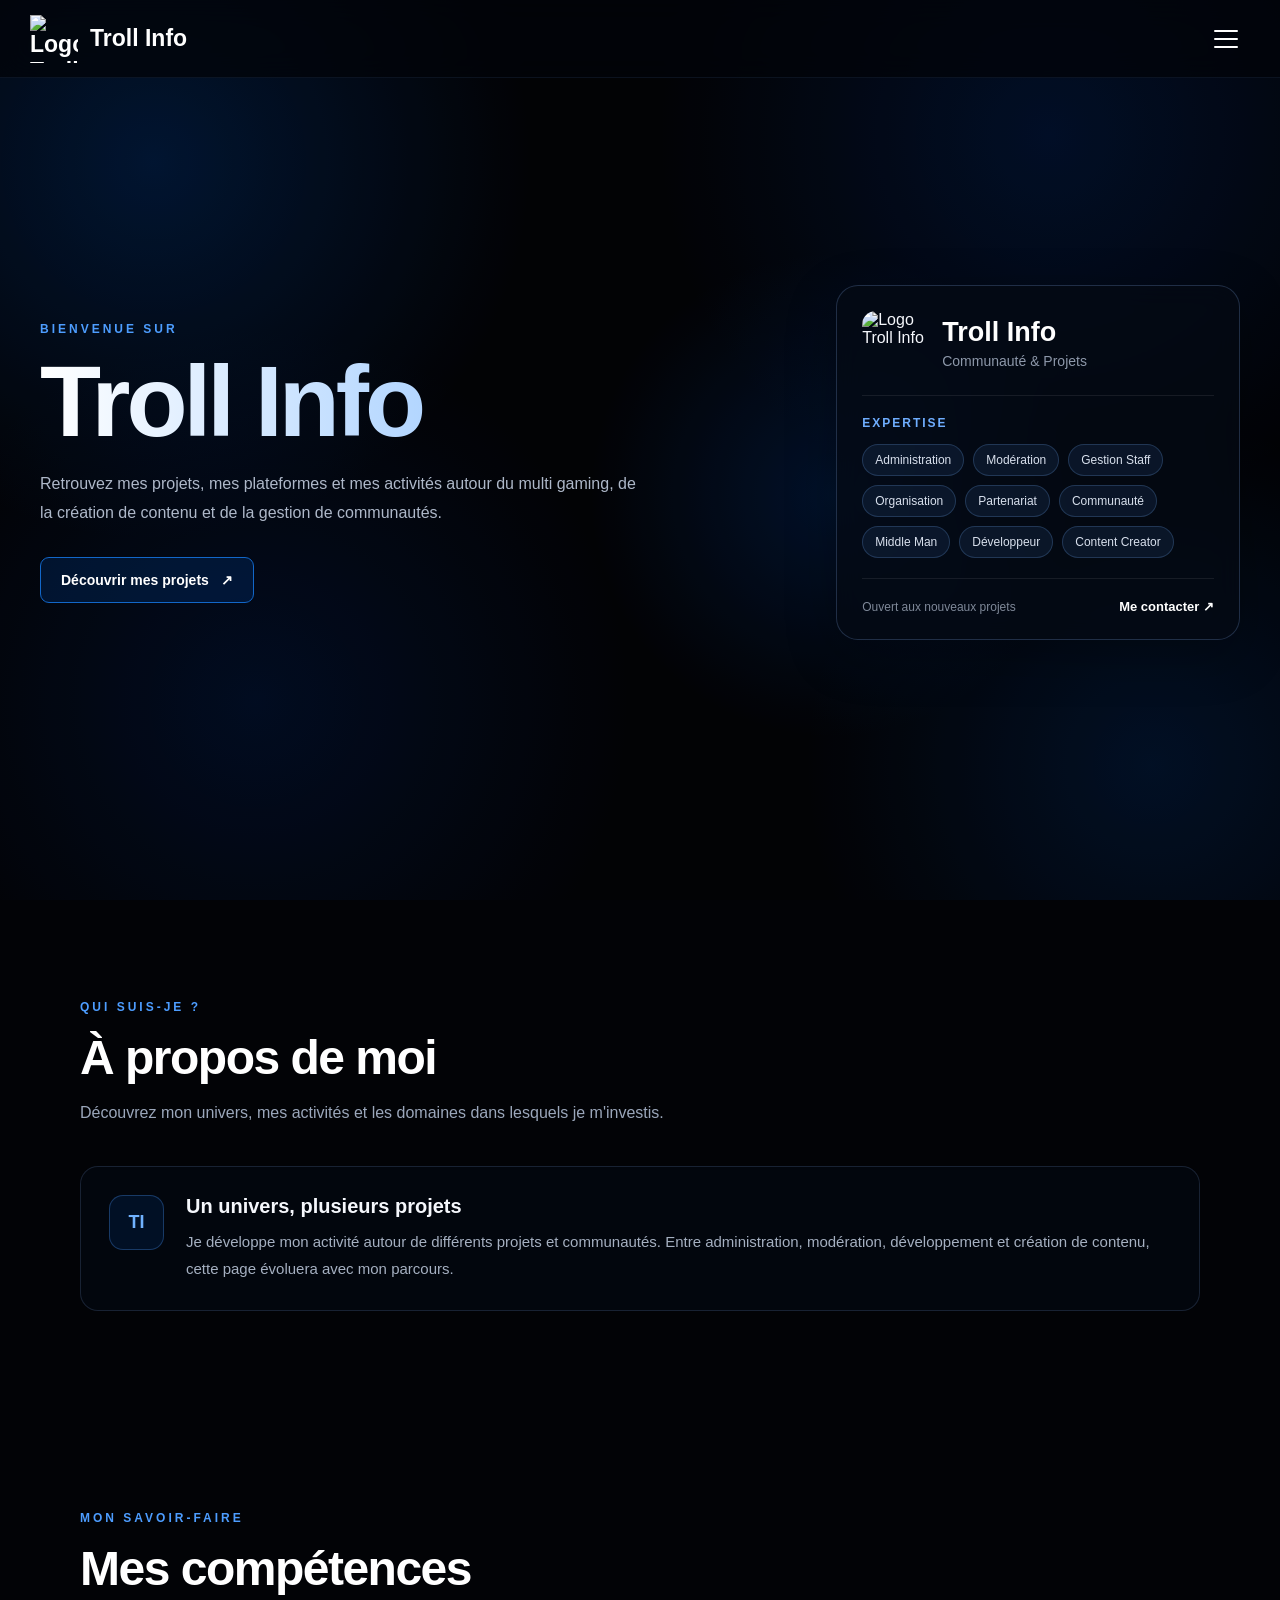
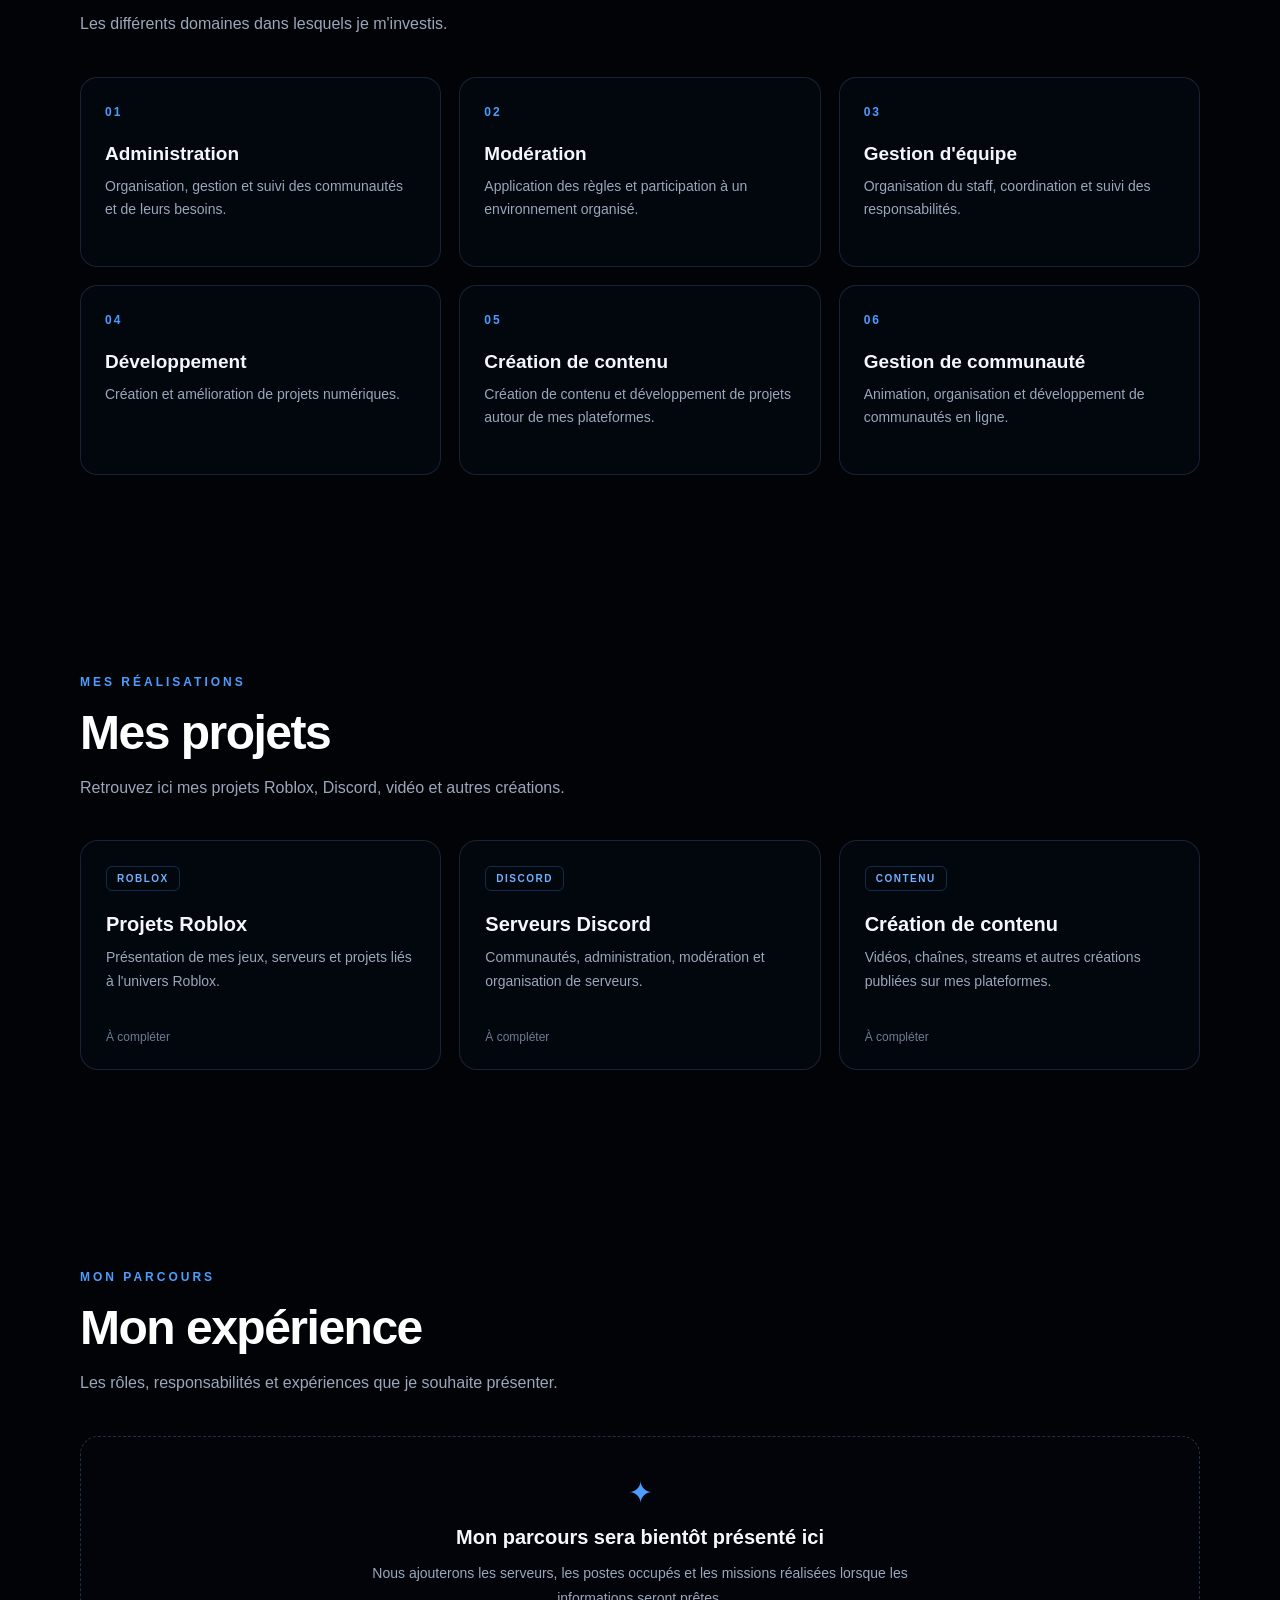
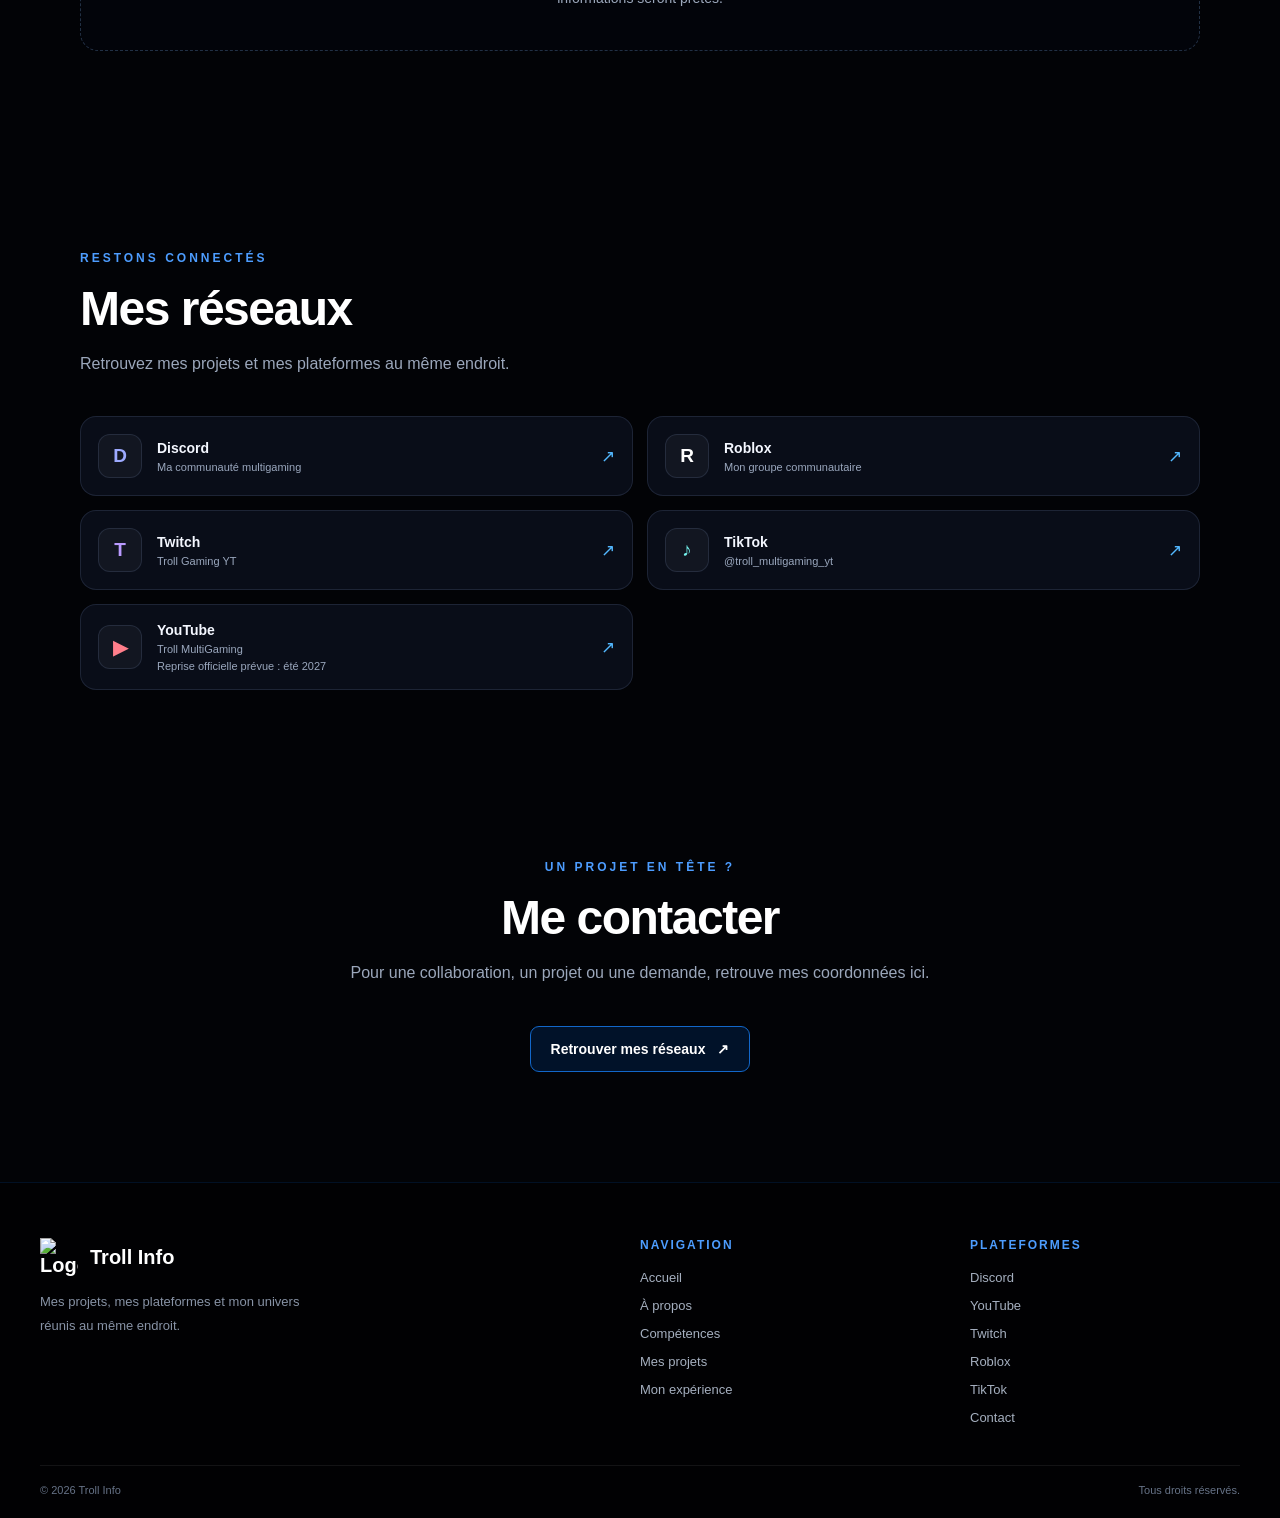
==== index.html @ aada9fbc "Add files via upload" ====
<!DOCTYPE html>
<html lang="fr">

<head>
    <meta charset="UTF-8">
    <meta name="viewport" content="width=device-width, initial-scale=1.0">
    <title>Troll Info </title>
    <link rel="stylesheet" href="troll info.css">
</head>

<body>

    <!-- EN-TÊTE -->
    <header class="header">
        <a class="brand" href="#accueil">
            <img src="logo.png" alt="Logo Troll Info">
            <span>Troll Info</span>
        </a>

        <button class="menu-button" aria-label="Ouvrir le menu" aria-expanded="false" aria-controls="navigation">
            <span></span>
            <span></span>
            <span></span>
        </button>

        <nav class="navigation" id="navigation">
            <a href="#accueil">Accueil</a>
            <a href="#apropos">À propos</a>
            <a href="#competences">Compétences</a>
            <a href="#projets">Mes projets</a>
            <a href="#experience">Mon expérience</a>
            <a href="#reseaux">Mes réseaux</a>
            <a href="#contact">Me contacter</a>
        </nav>
    </header>

    <main>

        <!-- ACCUEIL -->
        <section class="home section" id="accueil">
            <div class="home-layout">

                <div class="home-content">
                    <p class="eyebrow">BIENVENUE SUR</p>
                    <h1>Troll Info</h1>

                    <p class="home-text">
                        Retrouvez mes projets, mes plateformes et mes activités autour du multi gaming, de la création
                        de contenu et de la gestion de communautés.
                    </p>

                    <a class="primary-button" href="#projets">
                        Découvrir mes projets
                        <span>↗</span>
                    </a>
                </div>

                <!-- CARTE DE PROFIL -->
                <article class="profile-card">
                    <div class="profile-top">
                        <img src="logo.png" alt="Logo Troll Info">
                        <div>
                            <h2>Troll Info</h2>
                            <p>Communauté &amp; Projets</p>
                        </div>
                    </div>

                    <div class="separator"></div>

                    <div class="profile-section">
                        <h3>EXPERTISE</h3>
                        <div class="expertise-list">
                            <span>Administration</span>
                            <span>Modération</span>
                            <span>Gestion Staff</span>
                            <span>Organisation</span>
                            <span>Partenariat</span>
                            <span>Communauté</span>
                            <span>Middle Man</span>
                            <span>Développeur</span>
                            <span>Content Creator</span>
                        </div>
                    </div>

                    <div class="separator"></div>

                    <div class="profile-bottom">
                        <span>Ouvert aux nouveaux projets</span>
                        <a href="#contact">Me contacter ↗</a>
                    </div>
                </article>

            </div>
        </section>

        <!-- À PROPOS -->
        <section class="section content-section" id="apropos">
            <div class="section-heading">
                <p class="eyebrow">QUI SUIS-JE ?</p>
                <h2>À propos de moi</h2>
                <p>
                    Découvrez mon univers, mes activités et les domaines
                    dans lesquels je m'investis.
                </p>
            </div>

            <div class="about-card">
                <div class="about-icon">TI</div>
                <div>
                    <h3>Un univers, plusieurs projets</h3>
                    <p>
                        Je développe mon activité autour de différents projets
                        et communautés. Entre administration, modération,
                        développement et création de contenu, cette page
                        évoluera avec mon parcours.
                    </p>
                </div>
            </div>
        </section>

        <!-- COMPÉTENCES -->
        <section class="section content-section" id="competences">
            <div class="section-heading">
                <p class="eyebrow">MON SAVOIR-FAIRE</p>
                <h2>Mes compétences</h2>
                <p>Les différents domaines dans lesquels je m'investis.</p>
            </div>

            <div class="skills-grid">
                <article class="skill-card">
                    <span class="skill-number">01</span>
                    <h3>Administration</h3>
                    <p>Organisation, gestion et suivi des communautés et de leurs besoins.</p>
                </article>

                <article class="skill-card">
                    <span class="skill-number">02</span>
                    <h3>Modération</h3>
                    <p>Application des règles et participation à un environnement organisé.</p>
                </article>

                <article class="skill-card">
                    <span class="skill-number">03</span>
                    <h3>Gestion d'équipe</h3>
                    <p>Organisation du staff, coordination et suivi des responsabilités.</p>
                </article>

                <article class="skill-card">
                    <span class="skill-number">04</span>
                    <h3>Développement</h3>
                    <p>Création et amélioration de projets numériques.</p>
                </article>

                <article class="skill-card">
                    <span class="skill-number">05</span>
                    <h3>Création de contenu</h3>
                    <p>Création de contenu et développement de projets autour de mes plateformes.</p>
                </article>

                <article class="skill-card">
                    <span class="skill-number">06</span>
                    <h3>Gestion de communauté</h3>
                    <p>Animation, organisation et développement de communautés en ligne.</p>
                </article>
            </div>
        </section>

        <!-- PROJETS -->
        <section class="section content-section" id="projets">
            <div class="section-heading">
                <p class="eyebrow">MES RÉALISATIONS</p>
                <h2>Mes projets</h2>
                <p>Retrouvez ici mes projets Roblox, Discord, vidéo et autres créations.</p>
            </div>

            <div class="projects-grid">
                <article class="project-card">
                    <span class="project-tag">ROBLOX</span>
                    <h3>Projets Roblox</h3>
                    <p>Présentation de mes jeux, serveurs et projets liés à l'univers Roblox.</p>
                    <span class="project-status">À compléter</span>
                </article>

                <article class="project-card">
                    <span class="project-tag">DISCORD</span>
                    <h3>Serveurs Discord</h3>
                    <p>Communautés, administration, modération et organisation de serveurs.</p>
                    <span class="project-status">À compléter</span>
                </article>

                <article class="project-card">
                    <span class="project-tag">CONTENU</span>
                    <h3>Création de contenu</h3>
                    <p>Vidéos, chaînes, streams et autres créations publiées sur mes plateformes.</p>
                    <span class="project-status">À compléter</span>
                </article>
            </div>
        </section>

        <!-- EXPÉRIENCE -->
        <section class="section content-section" id="experience">
            <div class="section-heading">
                <p class="eyebrow">MON PARCOURS</p>
                <h2>Mon expérience</h2>
                <p>Les rôles, responsabilités et expériences que je souhaite présenter.</p>
            </div>

            <div class="empty-card">
                <span class="empty-icon">✦</span>
                <h3>Mon parcours sera bientôt présenté ici</h3>
                <p>
                    Nous ajouterons les serveurs, les postes occupés et les missions
                    réalisées lorsque les informations seront prêtes.
                </p>
            </div>
        </section>

        <!-- RÉSEAUX : UNE SEULE SECTION -->
        <section class="section content-section" id="reseaux">
            <div class="section-heading">
                <p class="eyebrow">RESTONS CONNECTÉS</p>
                <h2>Mes réseaux</h2>
                <p>Retrouvez mes projets et mes plateformes au même endroit.</p>
            </div>

            <div class="social-grid">

                <a class="social-card discord" href="https://discord.gg/zWqJgQaBWk" target="_blank"
                    rel="noopener noreferrer">
                    <span class="social-symbol social-icon">D</span>
                    <span class="social-info">
                        <strong>Discord</strong>
                        <small>Ma communauté multigaming</small>
                    </span>
                    <span class="social-arrow">↗</span>
                </a>

                <a class="social-card roblox" href="https://www.roblox.com/share/g/698338488" target="_blank"
                    rel="noopener noreferrer">
                    <span class="social-symbol social-icon">R</span>
                    <span class="social-info">
                        <strong>Roblox</strong>
                        <small>Mon groupe communautaire</small>
                    </span>
                    <span class="social-arrow">↗</span>
                </a>

                <a class="social-card twitch" href="https://www.twitch.tv/troll_gamingyt" target="_blank"
                    rel="noopener noreferrer">
                    <span class="social-symbol social-icon">T</span>
                    <span class="social-info">
                        <strong>Twitch</strong>
                        <small>Troll Gaming YT</small>
                    </span>
                    <span class="social-arrow">↗</span>
                </a>

                <a class="social-card tiktok" href="https://www.tiktok.com/@troll_multigaming_yt" target="_blank"
                    rel="noopener noreferrer">
                    <span class="social-symbol social-icon">♪</span>
                    <span class="social-info">
                        <strong>TikTok</strong>
                        <small>@troll_multigaming_yt</small>
                    </span>
                    <span class="social-arrow">↗</span>
                </a>

                <a class="social-card youtube" href="https://www.youtube.com/@Troll_MultiGaming" target="_blank"
                    rel="noopener noreferrer">
                    <span class="social-symbol social-icon">▶</span>
                    <span class="social-info">
                        <strong>YouTube</strong>
                        <small>Troll MultiGaming</small>
                        <small>Reprise officielle prévue : été 2027</small>
                    </span>
                    <span class="social-arrow">↗</span>
                </a>

            </div>
        </section>

        <!-- CONTACT -->
        <section class="section content-section contact-section" id="contact">
            <div class="section-heading">
                <p class="eyebrow">UN PROJET EN TÊTE ?</p>
                <h2>Me contacter</h2>
                <p>
                    Pour une collaboration, un projet ou une demande,
                    retrouve mes coordonnées ici.
                </p>
            </div>

            <a class="primary-button" href="#reseaux">
                Retrouver mes réseaux
                <span>↗</span>
            </a>
        </section>

    </main>

    <!-- PIED DE PAGE -->
    <footer class="footer">
        <div class="footer-content">

            <div class="footer-brand">
                <a href="#accueil" class="footer-logo">
                    <img src="logo.png" alt="Logo Troll Info">
                    <span>Troll Info</span>
                </a>

                <p>
                    Mes projets, mes plateformes et mon univers<br>
                    réunis au même endroit.
                </p>

            </div>

            <div class="footer-column">
                <h3>NAVIGATION</h3>
                <a href="#accueil">Accueil</a>
                <a href="#apropos">À propos</a>
                <a href="#competences">Compétences</a>
                <a href="#projets">Mes projets</a>
                <a href="#experience">Mon expérience</a>
            </div>

            <div class="footer-column">
                <h3>PLATEFORMES</h3>
                <a href="https://discord.gg/zWqJgQaBWk" target="_blank" rel="noopener noreferrer">Discord</a>
                <a href="https://www.youtube.com/@Troll_MultiGaming" target="_blank"
                    rel="noopener noreferrer">YouTube</a>
                <a href="https://www.twitch.tv/troll_gamingyt" target="_blank" rel="noopener noreferrer">Twitch</a>
                <a href="https://www.roblox.com/share/g/698338488" target="_blank" rel="noopener noreferrer">Roblox</a>
                <a href="https://www.tiktok.com/@troll_multigaming_yt" target="_blank"
                    rel="noopener noreferrer">TikTok</a>
                <a href="#contact">Contact</a>
            </div>

        </div>

        <div class="footer-bottom">
            <span>© 2026 Troll Info</span>
            <span>Tous droits réservés.</span>
        </div>
    </footer>

    <!-- MENU HAMBURGER -->
    <script>
        const menuButton = document.querySelector(".menu-button");
        const navigation = document.querySelector(".navigation");

        menuButton.addEventListener("click", () => {
            const isOpen = navigation.classList.toggle("is-open");
            menuButton.setAttribute("aria-expanded", isOpen);
        });

        navigation.querySelectorAll("a").forEach((link) => {
            link.addEventListener("click", () => {
                navigation.classList.remove("is-open");
                menuButton.setAttribute("aria-expanded", "false");
            });
        });
    </script>

</body>

</html>
---- troll info.css ----
/* =========================
   BASE
========================= */

* {
    margin: 0;
    padding: 0;
    box-sizing: border-box;
}

html {
    scroll-behavior: smooth;
    scroll-padding-top: 100px;
}

html,
body {
    width: 100%;
    min-height: 100%;
}

body {
    min-height: 100vh;
    display: flex;
    flex-direction: column;

    background: #020306;
    color: #f5f7fc;

    font-family: Arial, Helvetica, sans-serif;
    overflow-x: hidden;
}

main {
    flex: 1;
    position: relative;
}


/* =========================
   FOND NOIR ET BLEU
========================= */

body::before {
    content: "";
    position: fixed;
    inset: 0;
    pointer-events: none;

    background:
        radial-gradient(
            circle at 12% 18%,
            rgba(0, 55, 130, 0.42),
            transparent 28%
        ),
        radial-gradient(
            circle at 82% 15%,
            rgba(0, 40, 110, 0.38),
            transparent 30%
        ),
        radial-gradient(
            circle at 65% 55%,
            rgba(0, 60, 150, 0.30),
            transparent 25%
        ),
        radial-gradient(
            circle at 20% 78%,
            rgba(0, 35, 100, 0.35),
            transparent 30%
        ),
        radial-gradient(
            circle at 90% 85%,
            rgba(0, 55, 130, 0.30),
            transparent 25%
        ),
        #020306;

    z-index: -2;
}

body::after {
    content: "";
    position: fixed;
    inset: 0;
    pointer-events: none;

    background: rgba(0, 0, 0, 0.16);
    z-index: -1;
}


/* =========================
   EN-TÊTE
========================= */

.header {
    position: fixed;
    top: 0;
    left: 0;
    width: 100%;

    min-height: 78px;
    padding: 10px 30px;

    display: flex;
    align-items: center;
    justify-content: space-between;

    background: rgba(2, 4, 10, 0.76);
    border-bottom: 1px solid rgba(100, 150, 220, 0.10);
    backdrop-filter: blur(14px);

    z-index: 100;
}

.brand,
.footer-logo {
    display: inline-flex;
    align-items: center;
    gap: 12px;

    color: white;
    text-decoration: none;
    font-weight: 700;
}

.brand {
    font-size: 23px;
}

.brand img {
    width: 48px;
    height: 48px;
    object-fit: contain;
}


/* =========================
   BOUTON TROIS BARRES
========================= */

.menu-button {
    width: 48px;
    height: 48px;

    display: flex;
    flex-direction: column;
    align-items: center;
    justify-content: center;
    gap: 6px;

    background: transparent;
    border: 1px solid transparent;
    border-radius: 12px;

    cursor: pointer;
    transition: background 0.25s ease, border-color 0.25s ease;
}

.menu-button span {
    width: 24px;
    height: 2px;

    display: block;
    border-radius: 5px;

    background: white;
    transition: background 0.25s ease, transform 0.25s ease;
}

.menu-button:hover,
.menu-button[aria-expanded="true"] {
    background: rgba(0, 110, 255, 0.12);
    border-color: rgba(0, 119, 255, 0.4);
}

.menu-button:hover span {
    background: #4d9dff;
}


/* =========================
   MENU DE NAVIGATION
========================= */

.navigation {
    position: absolute;
    top: calc(100% + 10px);
    right: 30px;

    width: min(280px, calc(100vw - 40px));
    padding: 12px;

    display: flex;
    flex-direction: column;
    gap: 5px;

    background: rgba(5, 10, 22, 0.97);
    border: 1px solid rgba(100, 150, 220, 0.23);
    border-radius: 16px;

    box-shadow: 0 18px 50px rgba(0, 0, 0, 0.4);
    backdrop-filter: blur(18px);

    opacity: 0;
    visibility: hidden;
    transform: translateY(-8px);

    transition:
        opacity 0.2s ease,
        transform 0.2s ease,
        visibility 0.2s ease;
}

.navigation.is-open {
    opacity: 1;
    visibility: visible;
    transform: translateY(0);
}

.navigation a {
    padding: 12px 14px;

    color: #c5cede;
    text-decoration: none;
    font-size: 14px;
    font-weight: 600;

    border: 1px solid transparent;
    border-radius: 9px;

    transition:
        color 0.2s ease,
        background 0.2s ease,
        border-color 0.2s ease;
}

.navigation a:hover {
    color: white;
    background: rgba(0, 105, 255, 0.14);
    border-color: rgba(0, 119, 255, 0.28);
}


/* =========================
   ÉLÉMENTS COMMUNS
========================= */

.section {
    width: 100%;
}

.eyebrow {
    margin-bottom: 16px;

    color: #4d9dff;
    font-size: 12px;
    font-weight: 800;
    letter-spacing: 3px;
}

.section-heading {
    max-width: 760px;
    margin-bottom: 38px;
}

.section-heading h2 {
    margin-bottom: 14px;

    color: white;
    font-size: clamp(32px, 5vw, 48px);
    font-weight: 800;
    letter-spacing: -1.5px;
}

.section-heading > p:last-child {
    color: #9ba7bb;
    font-size: 16px;
    line-height: 1.8;
}


/* =========================
   ACCUEIL
========================= */

.home {
    min-height: 100vh;
    padding: 125px 40px 100px;

    display: flex;
    align-items: center;
    justify-content: center;
}

.home-layout {
    width: 100%;
    max-width: 1200px;
    margin: 0 auto;

    display: grid;
    grid-template-columns: minmax(0, 1.4fr) minmax(330px, 0.8fr);
    align-items: center;
    gap: clamp(40px, 7vw, 100px);
}

.home-content {
    max-width: 720px;
}

.home-content h1 {
    margin-bottom: 20px;

    font-size: clamp(60px, 8vw, 100px);
    font-weight: 900;
    line-height: 0.98;
    letter-spacing: -4px;

    background: linear-gradient(90deg, #ffffff, #72b3ff);
    -webkit-background-clip: text;
    background-clip: text;
    -webkit-text-fill-color: transparent;
}

.home-text {
    max-width: 600px;
    margin-bottom: 30px;

    color: #aeb8c9;
    font-size: 16px;
    line-height: 1.8;
}


/* Boutons */

.primary-button {
    min-height: 46px;
    width: fit-content;
    padding: 13px 20px;

    display: inline-flex;
    align-items: center;
    justify-content: center;
    gap: 12px;

    border: 1px solid #1267c9;
    border-radius: 9px;

    background: rgba(0, 70, 160, 0.23);
    color: white;

    text-decoration: none;
    font-size: 14px;
    font-weight: 700;

    transition:
        background 0.25s ease,
        border-color 0.25s ease,
        transform 0.25s ease,
        box-shadow 0.25s ease;
}

.primary-button:hover {
    background: #006ee6;
    border-color: #1683ff;
    transform: translateY(-3px);
    box-shadow: 0 8px 28px rgba(0, 90, 200, 0.28);
}


/* =========================
   CARTE DE PROFIL
========================= */

.profile-card {
    width: 100%;
    max-width: 430px;
    justify-self: end;

    padding: 25px;

    border: 1px solid rgba(120, 160, 220, 0.25);
    border-radius: 22px;

    background: rgba(5, 10, 20, 0.72);
    backdrop-filter: blur(12px);

    box-shadow: 0 15px 50px rgba(0, 0, 0, 0.25);
}

.profile-top {
    display: flex;
    align-items: center;
    gap: 16px;
}

.profile-top img {
    width: 64px;
    height: 64px;
    object-fit: contain;
    border-radius: 14px;
}

.profile-top h2 {
    margin-bottom: 5px;
    color: white;
    font-size: 27px;
    font-weight: 800;
}

.profile-top p {
    color: #8d98aa;
    font-size: 14px;
}

.separator {
    width: 100%;
    height: 1px;
    margin: 20px 0;
    background: rgba(255, 255, 255, 0.08);
}

.profile-section h3 {
    margin-bottom: 14px;

    color: #6faeff;
    font-size: 12px;
    letter-spacing: 2px;
}

.expertise-list {
    display: flex;
    flex-wrap: wrap;
    gap: 9px;
}

.expertise-list span {
    padding: 8px 12px;

    border: 1px solid rgba(100, 150, 220, 0.25);
    border-radius: 50px;

    background: rgba(20, 40, 70, 0.45);
    color: #d8e0ed;

    font-size: 12px;

    transition:
        border-color 0.2s ease,
        background 0.2s ease,
        transform 0.2s ease;
}

.expertise-list span:hover {
    border-color: #0077ff;
    background: rgba(0, 100, 220, 0.2);
    transform: translateY(-2px);
}

.profile-bottom {
    display: flex;
    align-items: center;
    justify-content: space-between;
    flex-wrap: wrap;
    gap: 12px;
}

.profile-bottom span {
    color: #7f8999;
    font-size: 12px;
}

.profile-bottom a {
    color: white;
    text-decoration: none;
    font-size: 13px;
    font-weight: 700;
    white-space: nowrap;
    transition: color 0.2s ease;
}

.profile-bottom a:hover {
    color: #4d9dff;
}


/* =========================
   SECTIONS DE CONTENU
========================= */

.content-section {
    max-width: 1200px;
    margin: 0 auto;
    padding: 100px 40px;
}


/* À propos */

.about-card {
    display: flex;
    align-items: flex-start;
    gap: 22px;

    padding: 28px;

    border: 1px solid rgba(120, 160, 220, 0.18);
    border-radius: 18px;

    background: rgba(5, 10, 20, 0.55);
}

.about-icon {
    width: 55px;
    height: 55px;
    flex: 0 0 55px;

    display: grid;
    place-items: center;

    border: 1px solid rgba(77, 157, 255, 0.3);
    border-radius: 14px;

    background: rgba(0, 90, 200, 0.13);
    color: #70b2ff;

    font-weight: 900;
    font-size: 18px;
}

.about-card h3 {
    margin-bottom: 10px;
    font-size: 20px;
}

.about-card p {
    color: #a5b0c1;
    font-size: 15px;
    line-height: 1.8;
}


/* =========================
   COMPÉTENCES
========================= */

.skills-grid {
    display: grid;
    grid-template-columns: repeat(3, minmax(0, 1fr));
    gap: 18px;
}

.skill-card {
    min-height: 190px;
    padding: 24px;

    border: 1px solid rgba(120, 160, 220, 0.19);
    border-radius: 17px;

    background: rgba(5, 10, 20, 0.58);

    transition:
        transform 0.25s ease,
        border-color 0.25s ease,
        background 0.25s ease;
}

.skill-card:hover {
    transform: translateY(-5px);
    border-color: rgba(77, 157, 255, 0.55);
    background: rgba(7, 19, 39, 0.88);
}

.skill-number {
    display: inline-block;
    margin-bottom: 24px;

    color: #4d9dff;
    font-size: 12px;
    font-weight: 800;
    letter-spacing: 2px;
}

.skill-card h3 {
    margin-bottom: 10px;
    font-size: 19px;
}

.skill-card p {
    color: #9ba7bb;
    font-size: 14px;
    line-height: 1.7;
}


/* =========================
   PROJETS
========================= */

.projects-grid {
    display: grid;
    grid-template-columns: repeat(3, minmax(0, 1fr));
    gap: 18px;
}

.project-card {
    min-height: 230px;
    padding: 25px;

    display: flex;
    flex-direction: column;
    align-items: flex-start;

    border: 1px solid rgba(120, 160, 220, 0.19);
    border-radius: 18px;

    background: rgba(5, 10, 20, 0.58);

    transition:
        transform 0.25s ease,
        border-color 0.25s ease;
}

.project-card:hover {
    transform: translateY(-4px);
    border-color: rgba(77, 157, 255, 0.5);
}

.project-tag {
    margin-bottom: 22px;
    padding: 6px 10px;

    border: 1px solid rgba(77, 157, 255, 0.25);
    border-radius: 6px;

    color: #70b2ff;
    font-size: 10px;
    font-weight: 800;
    letter-spacing: 1.5px;
}

.project-card h3 {
    margin-bottom: 10px;
    font-size: 20px;
}

.project-card p {
    margin-bottom: 22px;

    color: #9ba7bb;
    font-size: 14px;
    line-height: 1.7;
}

.project-status {
    margin-top: auto;
    color: #6e7d94;
    font-size: 12px;
}


/* =========================
   EXPÉRIENCE
========================= */

.empty-card {
    padding: 38px 28px;

    text-align: center;

    border: 1px dashed rgba(120, 160, 220, 0.28);
    border-radius: 18px;

    background: rgba(5, 10, 20, 0.38);
}

.empty-icon {
    display: inline-block;
    margin-bottom: 16px;
    color: #4d9dff;
    font-size: 30px;
}

.empty-card h3 {
    margin-bottom: 12px;
    font-size: 20px;
}

.empty-card p {
    max-width: 600px;
    margin: 0 auto;

    color: #9ba7bb;
    font-size: 14px;
    line-height: 1.8;
}


/* =========================
   RÉSEAUX
========================= */

.social-grid {
    display: grid;
    grid-template-columns: repeat(2, minmax(0, 1fr));
    gap: 14px;
}

.social-card {
    min-width: 0;
    padding: 18px;

    display: flex;
    align-items: center;
    gap: 15px;

    border: 1px solid rgba(120, 160, 220, 0.19);
    border-radius: 14px;

    background: rgba(5, 10, 20, 0.58);
    color: white;
    text-decoration: none;

    transition:
        transform 0.2s ease,
        border-color 0.2s ease,
        background 0.2s ease;
}

.social-card:hover {
    transform: translateY(-3px);
    border-color: rgba(77, 157, 255, 0.5);
    background: rgba(7, 19, 39, 0.88);
}

.social-symbol {
    width: 44px;
    height: 44px;
    flex: 0 0 44px;

    display: grid;
    place-items: center;

    border: 1px solid rgba(77, 157, 255, 0.28);
    border-radius: 12px;

    background: rgba(0, 90, 200, 0.13);
    color: #70b2ff;
    font-weight: 800;
}

.social-card > span:nth-child(2) {
    min-width: 0;
    display: flex;
    flex-direction: column;
    gap: 5px;
}

.social-card strong {
    font-size: 15px;
}

.social-card small {
    color: #8d98aa;
    font-size: 12px;
}

.social-arrow {
    margin-left: auto;
    color: #70b2ff;
}

.note {
    margin-top: 20px;
    color: #78859a;
    font-size: 12px;
    line-height: 1.7;
}


/* =========================
   CONTACT
========================= */

.contact-section {
    text-align: center;
    padding-top: 70px;
    padding-bottom: 110px;
}

.contact-section .section-heading {
    margin-left: auto;
    margin-right: auto;
}


/* =========================
   PIED DE PAGE
========================= */

.footer {
    width: 100%;
    padding: 55px 40px 22px;

    border-top: 1px solid rgba(0, 119, 255, 0.13);
    background: rgba(0, 0, 0, 0.42);
}

.footer-content {
    width: 100%;
    max-width: 1200px;
    margin: 0 auto;

    display: grid;
    grid-template-columns: 2fr 1fr 1fr;
    gap: 60px;
}

.footer-brand {
    max-width: 330px;
}

.footer-logo {
    margin-bottom: 14px;
    font-size: 20px;
}

.footer-logo img {
    width: 38px;
    height: 38px;
    object-fit: contain;
}

.footer-brand p {
    color: #8792a5;
    font-size: 13px;
    line-height: 1.8;
}

.footer-column {
    display: flex;
    flex-direction: column;
    align-items: flex-start;
    gap: 13px;
}

.footer-column h3 {
    margin-bottom: 5px;

    color: #4d9dff;
    font-size: 12px;
    letter-spacing: 2px;
}

.footer-column a {
    color: #a5afbf;
    text-decoration: none;
    font-size: 13px;

    transition: color 0.2s ease, transform 0.2s ease;
}

.footer-column a:hover {
    color: #70b2ff;
    transform: translateX(3px);
}

.footer-bottom {
    width: 100%;
    max-width: 1200px;
    margin: 40px auto 0;
    padding-top: 18px;

    display: flex;
    justify-content: space-between;
    gap: 15px;

    border-top: 1px solid rgba(255, 255, 255, 0.07);

    color: #667287;
    font-size: 11px;
}


/* =========================
   TABLETTES
========================= */

@media (max-width: 950px) {
    .home-layout {
        grid-template-columns: minmax(0, 1fr) minmax(290px, 0.85fr);
        gap: 35px;
    }

    .home-content h1 {
        font-size: clamp(52px, 7vw, 75px);
        letter-spacing: -2px;
    }

    .skills-grid,
    .projects-grid {
        grid-template-columns: repeat(2, minmax(0, 1fr));
    }

    .footer-content {
        gap: 35px;
    }
}


/* =========================
   MOBILES
========================= */

@media (max-width: 700px) {
    .header {
        min-height: 68px;
        padding: 10px 18px;
    }

    .brand {
        gap: 10px;
        font-size: 20px;
    }

    .brand img {
        width: 42px;
        height: 42px;
    }

    .menu-button {
        width: 44px;
        height: 44px;
    }

    .navigation {
        right: 18px;
    }

    .home {
        min-height: auto;
        padding: 125px 22px 70px;
    }

    .home-layout {
        grid-template-columns: minmax(0, 1fr);
        gap: 45px;
    }

    .home-content h1 {
        font-size: clamp(52px, 13vw, 75px);
    }

    .home-text {
        font-size: 15px;
    }

    .profile-card {
        justify-self: stretch;
        max-width: none;
        padding: 21px;
    }

    .profile-top img {
        width: 55px;
        height: 55px;
    }

    .profile-top h2 {
        font-size: 23px;
    }

    .content-section {
        padding: 70px 22px;
    }

    .section-heading {
        margin-bottom: 28px;
    }

    .section-heading h2 {
        font-size: 34px;
    }

    .skills-grid,
    .projects-grid,
    .social-grid {
        grid-template-columns: minmax(0, 1fr);
    }

    .skill-card {
        min-height: 160px;
    }

    .about-card {
        flex-direction: column;
        padding: 22px;
    }

    .footer {
        padding: 42px 24px 20px;
    }

    .footer-content {
        grid-template-columns: minmax(0, 1fr);
        gap: 35px;
    }

    .footer-bottom {
        flex-direction: column;
        gap: 10px;
    }
}


/* Réduction des animations si nécessaire */

@media (prefers-reduced-motion: reduce) {
    *,
    *::before,
    *::after {
        scroll-behavior: auto !important;
        transition-duration: 0.01ms !important;
    }
}

.social-grid {
    display: grid;
    grid-template-columns: repeat(2, minmax(0, 1fr));
    gap: 14px;
}

.social-card {
    display: flex;
    align-items: center;
    gap: 15px;
    min-width: 0;
    padding: 17px;
    border: 1px solid rgba(139, 170, 220, 0.15);
    border-radius: 16px;
    background: rgba(11, 16, 28, 0.86);
    transition: transform 0.2s ease, border-color 0.2s ease;
    text-decoration: none;
}

.social-card:hover {
    transform: translateY(-3px);
    border-color: rgba(83, 184, 255, 0.4);
}

.social-icon {
    display: grid;
    width: 44px;
    height: 44px;
    flex-shrink: 0;
    place-items: center;
    border: 1px solid rgba(139, 170, 220, 0.15);
    border-radius: 12px;
    background: rgba(255, 255, 255, 0.04);
    font-size: 19px;
    font-weight: 900;
}

.discord .social-icon { color: #9daaff; }
.roblox .social-icon { color: #ffffff; }
.twitch .social-icon { color: #b99aff; }
.tiktok .social-icon { color: #75f4ef; }
.youtube .social-icon { color: #ff7e8b; }

.social-info {
    display: flex;
    min-width: 0;
    flex: 1;
    flex-direction: column;
}

.social-info strong {
    color: #f4f7ff;
    font-size: 14px;
}

.social-info small {
    overflow-wrap: anywhere;
    color: #9aa7bd;
    font-size: 11px;
}

.social-arrow {
    flex-shrink: 0;
    color: #53b8ff;
    font-size: 17px;
}

@media (max-width: 760px) {
    .social-grid {
        grid-template-columns: 1fr;
    }
}
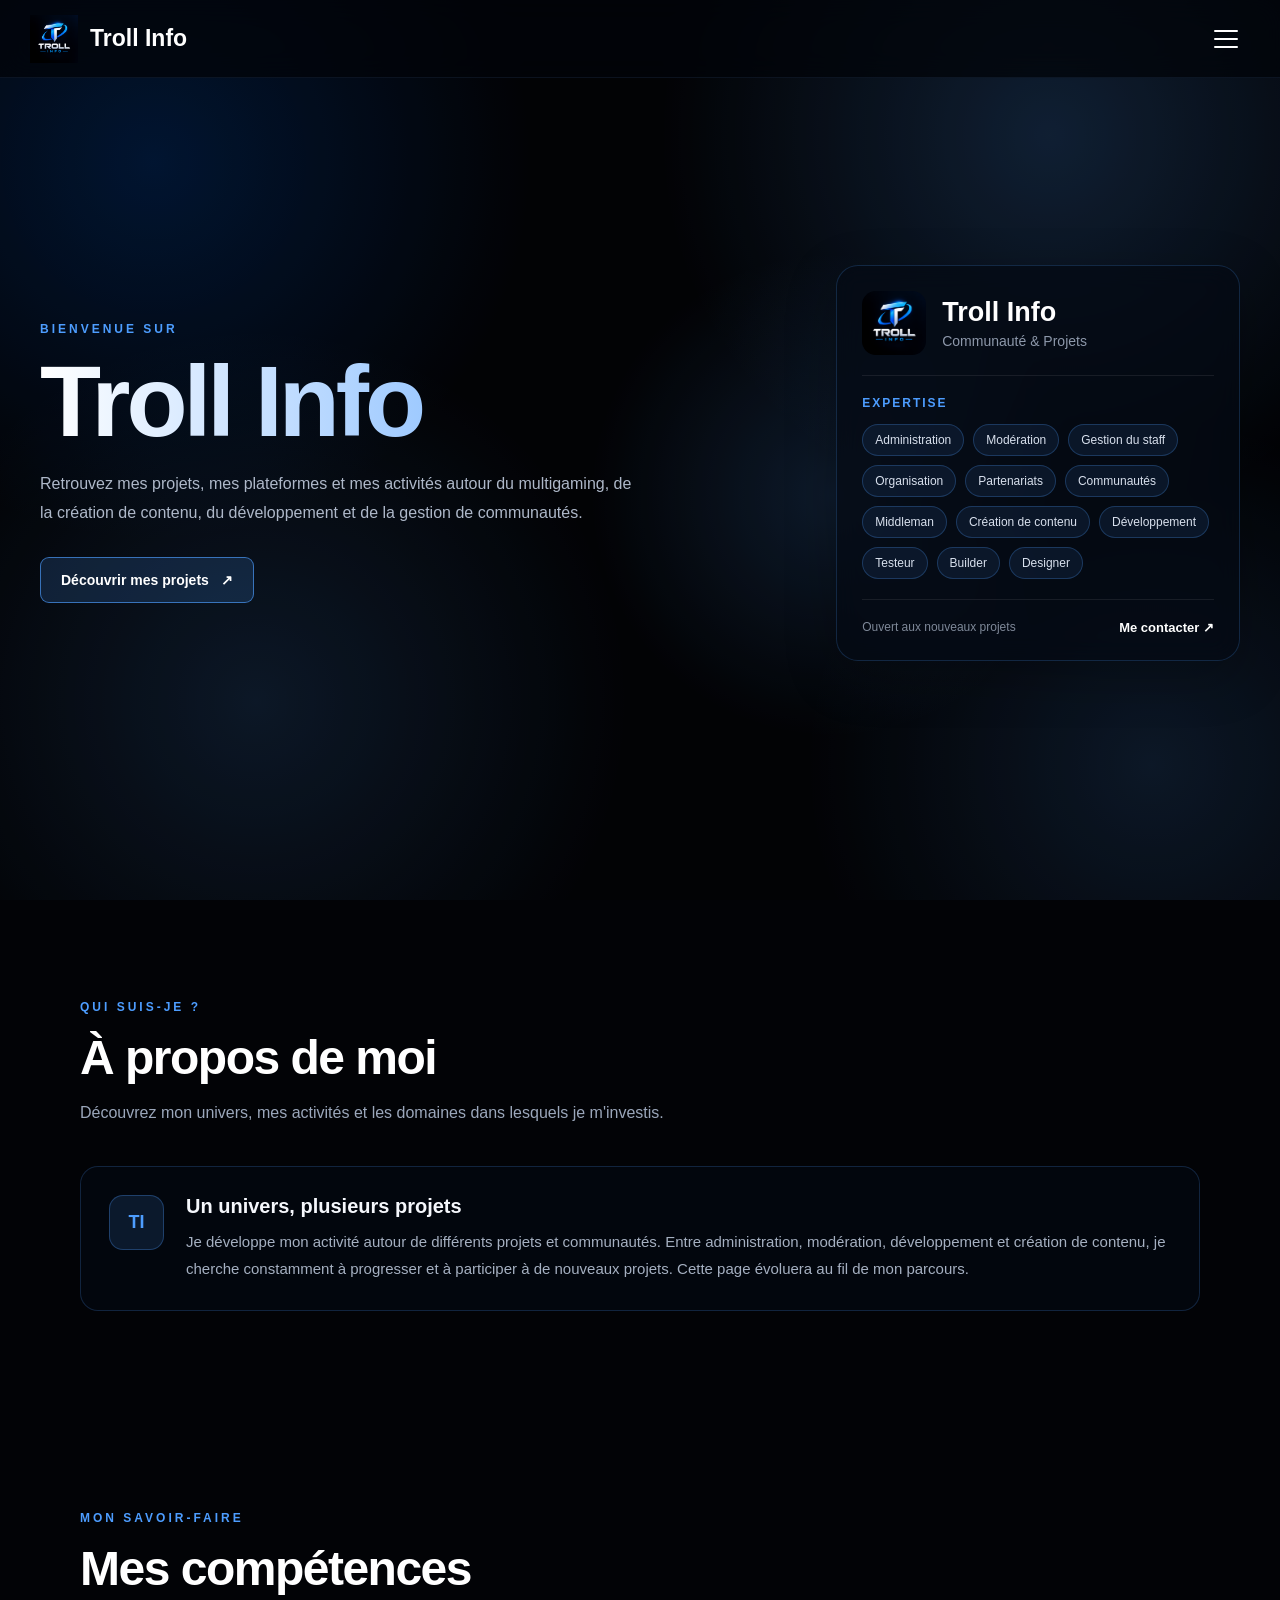
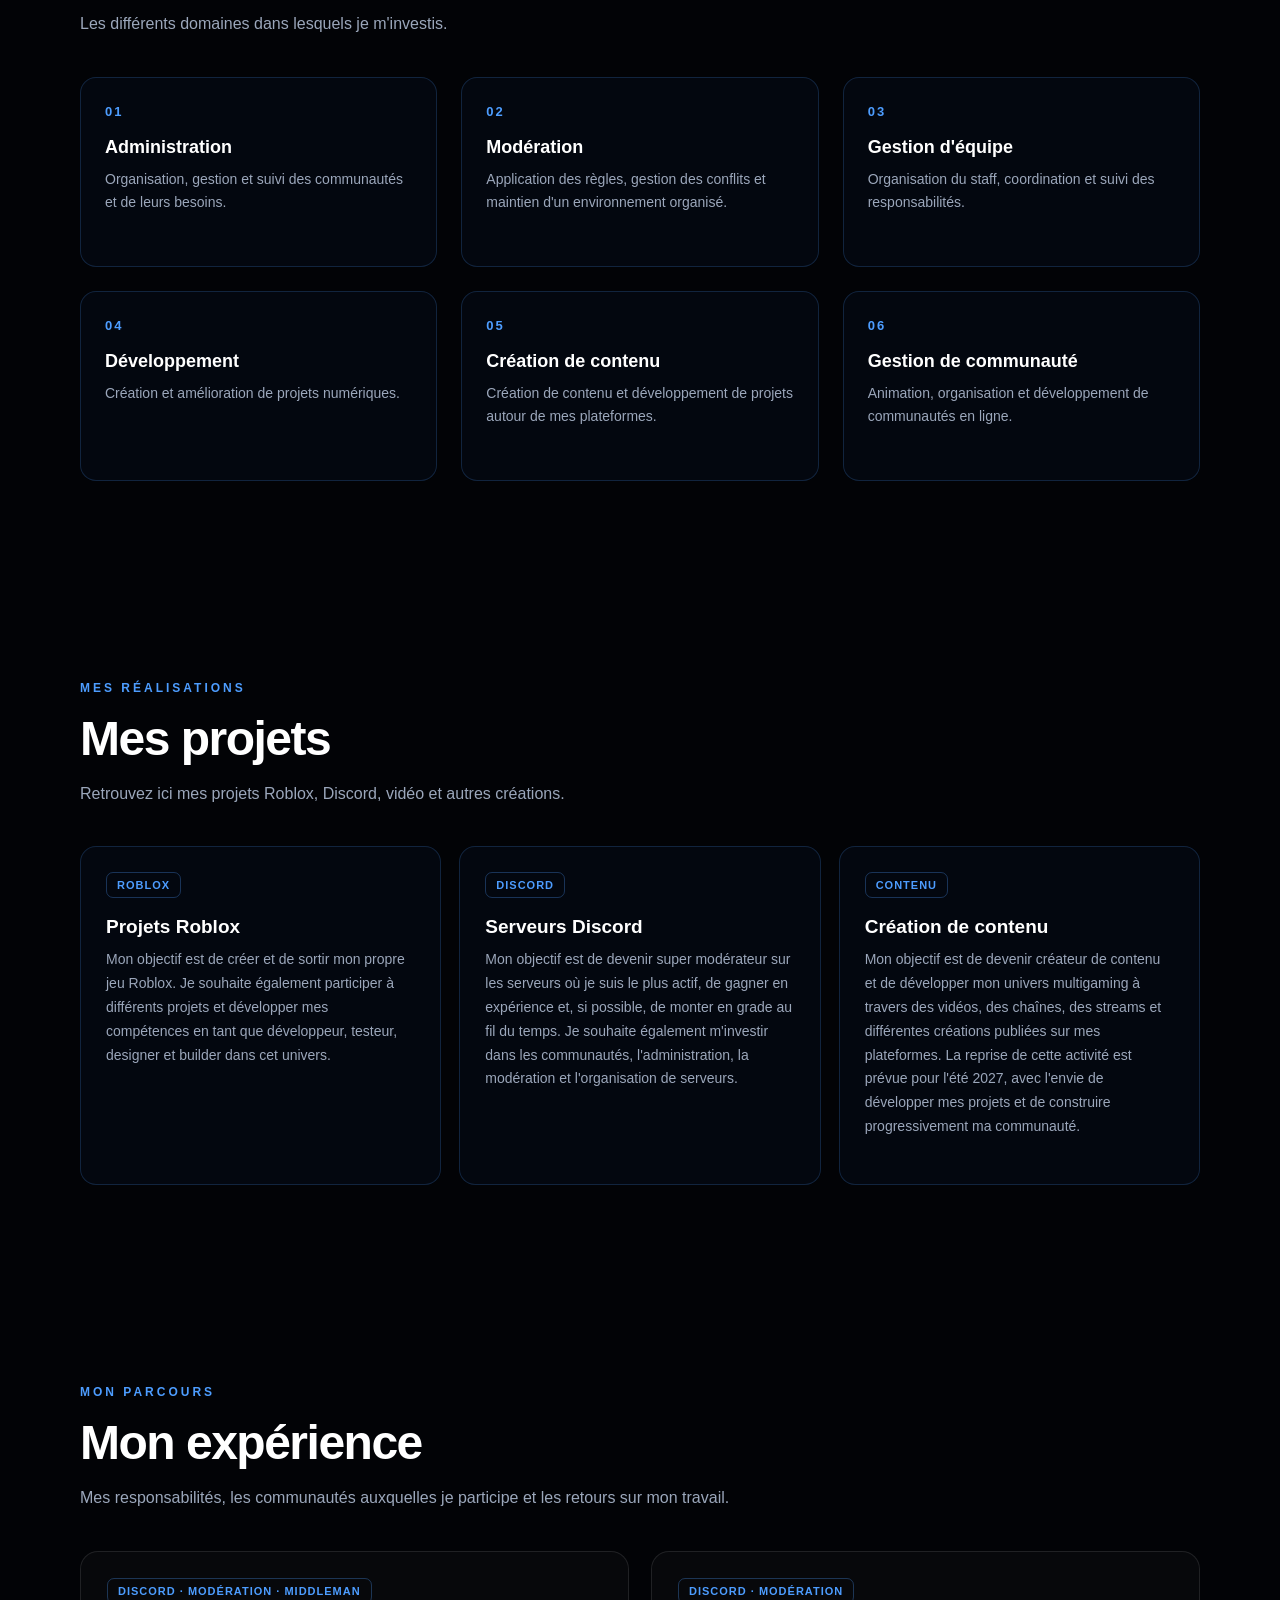
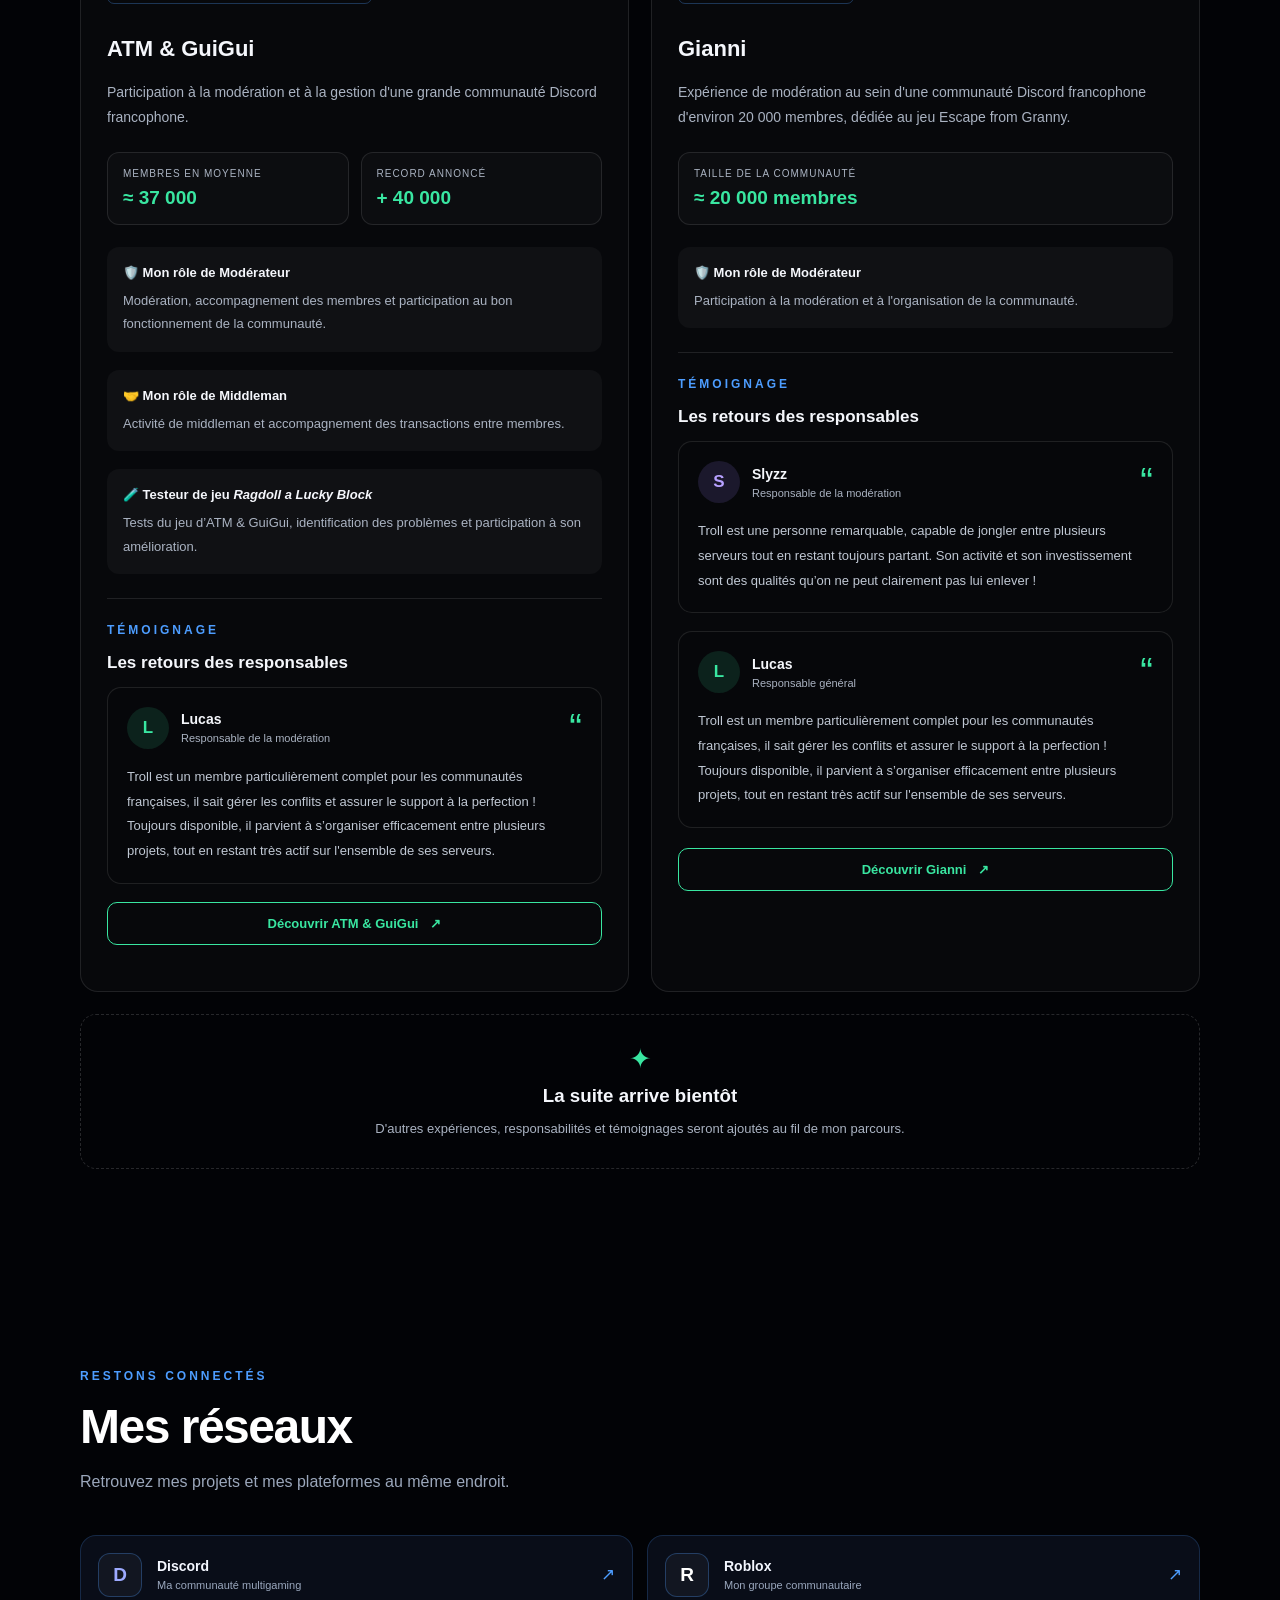
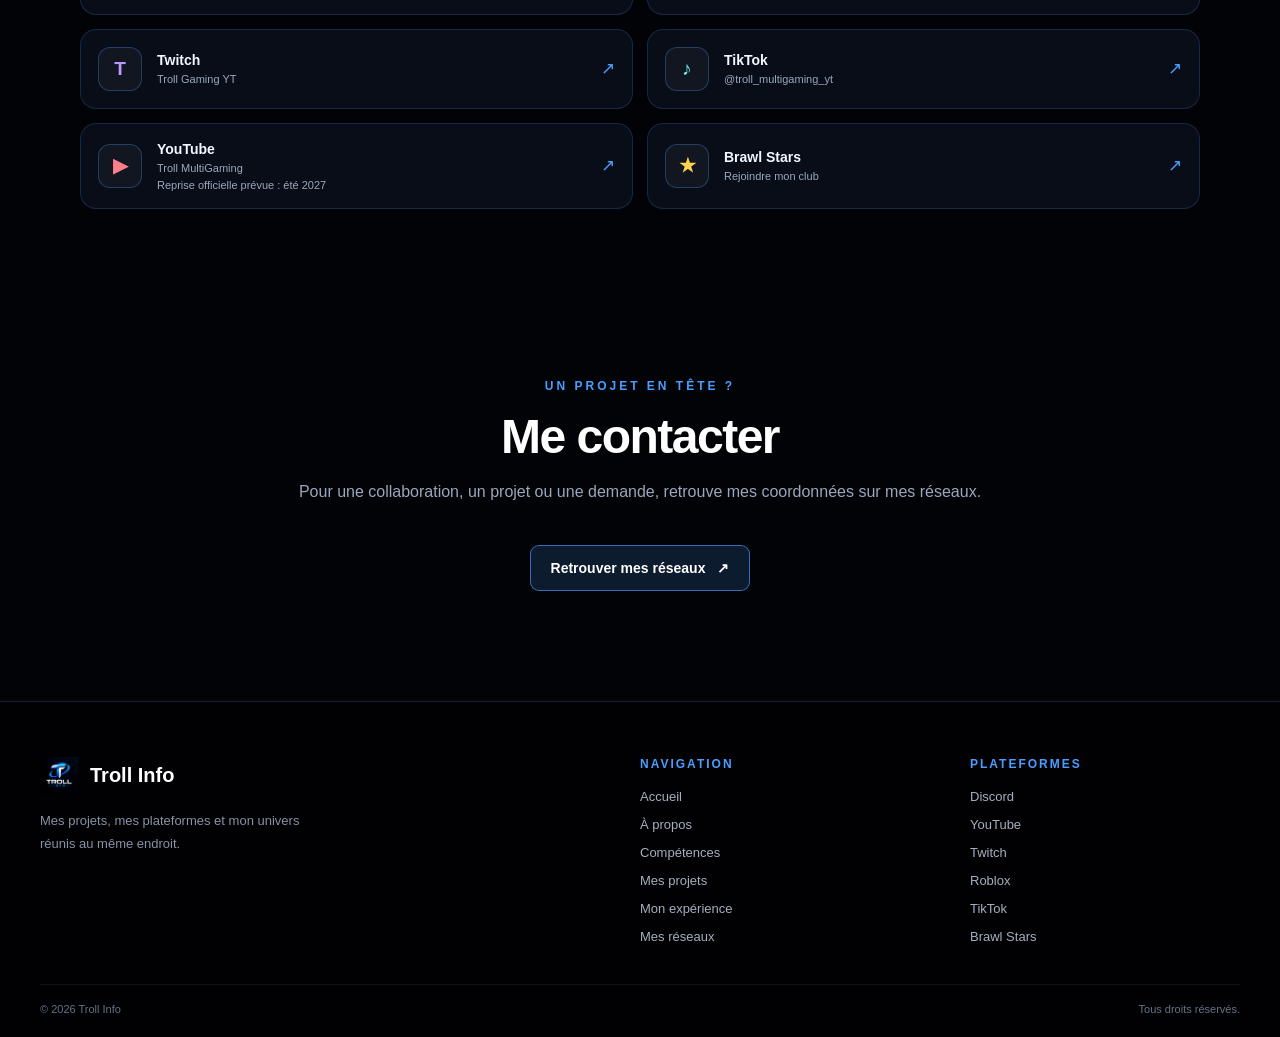
==== commit c50e3245: "Add files via upload" ====
--- a/index.html
+++ b/index.html
@@ -4,7 +4,10 @@
 <head>
     <meta charset="UTF-8">
     <meta name="viewport" content="width=device-width, initial-scale=1.0">
-    <title>Troll Info </title>
+    <meta name="theme-color" content="#020306">
+    <meta name="description"
+        content="Découvrez les projets, les compétences et les expériences de Troll Info dans la gestion de communautés, la modération et le développement.">
+    <title>Troll Info</title>
     <link rel="stylesheet" href="troll info.css">
 </head>
 
@@ -17,13 +20,14 @@
             <span>Troll Info</span>
         </a>
 
-        <button class="menu-button" aria-label="Ouvrir le menu" aria-expanded="false" aria-controls="navigation">
+        <button class="menu-button" type="button" aria-label="Ouvrir le menu" aria-expanded="false"
+            aria-controls="navigation">
             <span></span>
             <span></span>
             <span></span>
         </button>
 
-        <nav class="navigation" id="navigation">
+        <nav class="navigation" id="navigation" aria-label="Navigation principale">
             <a href="#accueil">Accueil</a>
             <a href="#apropos">À propos</a>
             <a href="#competences">Compétences</a>
@@ -31,6 +35,16 @@
             <a href="#experience">Mon expérience</a>
             <a href="#reseaux">Mes réseaux</a>
             <a href="#contact">Me contacter</a>
+
+            <label class="theme-picker">
+                <span>Thème</span>
+                <select id="theme-select" aria-label="Choisir un thème">
+                    <option value="bleu">🔵 Bleu</option>
+                    <option value="rose">🩷 Rose</option>
+                    <option value="vert">🟢 Vert</option>
+                    <option value="violet">🟣 Violet</option>
+                </select>
+            </label>
         </nav>
     </header>
 
@@ -45,8 +59,9 @@
                     <h1>Troll Info</h1>
 
                     <p class="home-text">
-                        Retrouvez mes projets, mes plateformes et mes activités autour du multi gaming, de la création
-                        de contenu et de la gestion de communautés.
+                        Retrouvez mes projets, mes plateformes et mes activités
+                        autour du multigaming, de la création de contenu,
+                        du développement et de la gestion de communautés.
                     </p>
 
                     <a class="primary-button" href="#projets">
@@ -59,6 +74,7 @@
                 <article class="profile-card">
                     <div class="profile-top">
                         <img src="logo.png" alt="Logo Troll Info">
+
                         <div>
                             <h2>Troll Info</h2>
                             <p>Communauté &amp; Projets</p>
@@ -69,16 +85,20 @@
 
                     <div class="profile-section">
                         <h3>EXPERTISE</h3>
+
                         <div class="expertise-list">
                             <span>Administration</span>
                             <span>Modération</span>
-                            <span>Gestion Staff</span>
+                            <span>Gestion du staff</span>
                             <span>Organisation</span>
-                            <span>Partenariat</span>
-                            <span>Communauté</span>
-                            <span>Middle Man</span>
-                            <span>Développeur</span>
-                            <span>Content Creator</span>
+                            <span>Partenariats</span>
+                            <span>Communautés</span>
+                            <span>Middleman</span>
+                            <span>Création de contenu</span>
+                            <span>Développement</span>
+                            <span>Testeur</span>
+                            <span>Builder</span>
+                            <span>Designer</span>
                         </div>
                     </div>
 
@@ -98,6 +118,7 @@
             <div class="section-heading">
                 <p class="eyebrow">QUI SUIS-JE ?</p>
                 <h2>À propos de moi</h2>
+
                 <p>
                     Découvrez mon univers, mes activités et les domaines
                     dans lesquels je m'investis.
@@ -106,13 +127,16 @@
 
             <div class="about-card">
                 <div class="about-icon">TI</div>
+
                 <div>
                     <h3>Un univers, plusieurs projets</h3>
+
                     <p>
                         Je développe mon activité autour de différents projets
                         et communautés. Entre administration, modération,
-                        développement et création de contenu, cette page
-                        évoluera avec mon parcours.
+                        développement et création de contenu, je cherche
+                        constamment à progresser et à participer à de nouveaux
+                        projets. Cette page évoluera au fil de mon parcours.
                     </p>
                 </div>
             </div>
@@ -123,45 +147,67 @@
             <div class="section-heading">
                 <p class="eyebrow">MON SAVOIR-FAIRE</p>
                 <h2>Mes compétences</h2>
-                <p>Les différents domaines dans lesquels je m'investis.</p>
+
+                <p>
+                    Les différents domaines dans lesquels je m'investis.
+                </p>
             </div>
 
             <div class="skills-grid">
+
                 <article class="skill-card">
                     <span class="skill-number">01</span>
                     <h3>Administration</h3>
-                    <p>Organisation, gestion et suivi des communautés et de leurs besoins.</p>
+                    <p>
+                        Organisation, gestion et suivi des communautés
+                        et de leurs besoins.
+                    </p>
                 </article>
 
                 <article class="skill-card">
                     <span class="skill-number">02</span>
                     <h3>Modération</h3>
-                    <p>Application des règles et participation à un environnement organisé.</p>
+                    <p>
+                        Application des règles, gestion des conflits
+                        et maintien d'un environnement organisé.
+                    </p>
                 </article>
 
                 <article class="skill-card">
                     <span class="skill-number">03</span>
                     <h3>Gestion d'équipe</h3>
-                    <p>Organisation du staff, coordination et suivi des responsabilités.</p>
+                    <p>
+                        Organisation du staff, coordination et suivi
+                        des responsabilités.
+                    </p>
                 </article>
 
                 <article class="skill-card">
                     <span class="skill-number">04</span>
                     <h3>Développement</h3>
-                    <p>Création et amélioration de projets numériques.</p>
+                    <p>
+                        Création et amélioration de projets numériques.
+                    </p>
                 </article>
 
                 <article class="skill-card">
                     <span class="skill-number">05</span>
                     <h3>Création de contenu</h3>
-                    <p>Création de contenu et développement de projets autour de mes plateformes.</p>
+                    <p>
+                        Création de contenu et développement de projets
+                        autour de mes plateformes.
+                    </p>
                 </article>
 
                 <article class="skill-card">
                     <span class="skill-number">06</span>
                     <h3>Gestion de communauté</h3>
-                    <p>Animation, organisation et développement de communautés en ligne.</p>
-                </article>
+                    <p>
+                        Animation, organisation et développement
+                        de communautés en ligne.
+                    </p>
+                </article>
+
             </div>
         </section>
 
@@ -170,57 +216,286 @@
             <div class="section-heading">
                 <p class="eyebrow">MES RÉALISATIONS</p>
                 <h2>Mes projets</h2>
-                <p>Retrouvez ici mes projets Roblox, Discord, vidéo et autres créations.</p>
+
+                <p>
+                    Retrouvez ici mes projets Roblox, Discord,
+                    vidéo et autres créations.
+                </p>
             </div>
 
             <div class="projects-grid">
+
                 <article class="project-card">
                     <span class="project-tag">ROBLOX</span>
                     <h3>Projets Roblox</h3>
-                    <p>Présentation de mes jeux, serveurs et projets liés à l'univers Roblox.</p>
-                    <span class="project-status">À compléter</span>
+
+                    <p>
+                        Mon objectif est de créer et de sortir mon propre jeu Roblox.
+                        Je souhaite également participer à différents projets
+                        et développer mes compétences en tant que développeur, testeur, designer et builder dans cet
+                        univers.
+                    </p>
+
+
                 </article>
 
                 <article class="project-card">
                     <span class="project-tag">DISCORD</span>
                     <h3>Serveurs Discord</h3>
-                    <p>Communautés, administration, modération et organisation de serveurs.</p>
-                    <span class="project-status">À compléter</span>
+
+
+
+                    <p>
+                        Mon objectif est de devenir super modérateur sur les serveurs
+                        où je suis le plus actif, de gagner en expérience et, si possible,
+                        de monter en grade au fil du temps. Je souhaite également m'investir dans
+                        les communautés, l'administration, la modération et
+                        l'organisation de serveurs.
+                    </p>
+
+
+
+
                 </article>
 
                 <article class="project-card">
                     <span class="project-tag">CONTENU</span>
                     <h3>Création de contenu</h3>
-                    <p>Vidéos, chaînes, streams et autres créations publiées sur mes plateformes.</p>
-                    <span class="project-status">À compléter</span>
-                </article>
+
+                    <p>
+                        Mon objectif est de devenir créateur de contenu et de développer
+                        mon univers multigaming à travers des vidéos, des chaînes,
+                        des streams et différentes créations publiées sur mes plateformes.
+                        La reprise de cette activité est prévue pour l'été 2027,
+                        avec l'envie de développer mes projets et de construire
+                        progressivement ma communauté.
+                    </p>
+
+
+                </article>
+
             </div>
         </section>
 
         <!-- EXPÉRIENCE -->
         <section class="section content-section" id="experience">
+
             <div class="section-heading">
                 <p class="eyebrow">MON PARCOURS</p>
                 <h2>Mon expérience</h2>
-                <p>Les rôles, responsabilités et expériences que je souhaite présenter.</p>
-            </div>
-
-            <div class="empty-card">
-                <span class="empty-icon">✦</span>
-                <h3>Mon parcours sera bientôt présenté ici</h3>
                 <p>
-                    Nous ajouterons les serveurs, les postes occupés et les missions
-                    réalisées lorsque les informations seront prêtes.
+                    Mes responsabilités, les communautés auxquelles
+                    je participe et les retours sur mon travail.
                 </p>
             </div>
+
+            <div class="experience-list">
+
+                <!-- ATM & GUIGUI -->
+                <article class="experience-card">
+
+                    <div class="experience-card-header">
+                        <div>
+                            <span class="project-tag">
+                                DISCORD · MODÉRATION · MIDDLEMAN
+                            </span>
+                            <h3>ATM &amp; GuiGui</h3>
+                        </div>
+
+                    </div>
+
+                    <p class="experience-description">
+                        Participation à la modération et à la gestion
+                        d'une grande communauté Discord francophone.
+                    </p>
+
+                    <div class="experience-stats">
+                        <div class="experience-stat">
+                            <span>MEMBRES EN MOYENNE</span>
+                            <strong>≈ 37 000</strong>
+                        </div>
+
+                        <div class="experience-stat">
+                            <span>RECORD ANNONCÉ</span>
+                            <strong>+ 40 000</strong>
+                        </div>
+                    </div>
+
+                    <div class="experience-role">
+                        <strong>🛡️ Mon rôle de Modérateur</strong>
+                        <p>
+                            Modération, accompagnement des membres et
+                            participation au bon fonctionnement de la communauté.
+                        </p>
+                    </div>
+                    <br>
+                    <div class="experience-role">
+                        <strong>🤝 Mon rôle de Middleman</strong>
+                        <p>
+                            Activité de middleman et accompagnement des
+                            transactions entre membres.
+                        </p>
+                    </div>
+                    <br>
+                    <div class="experience-role">
+                        <strong>🧪 Testeur de jeu <i>Ragdoll a Lucky Block</i></strong>
+                        <p>
+                            Tests du jeu d’ATM &amp; GuiGui, identification des problèmes
+                            et participation à son amélioration.
+                        </p>
+                    </div>
+
+                    <div class="experience-divider"></div>
+
+                    <div class="experience-reviews">
+                        <p class="eyebrow">TÉMOIGNAGE</p>
+                        <h4>Les retours des responsables</h4>
+
+                        <article class="review-card">
+                            <div class="review-header">
+                                <div class="review-avatar">L</div>
+
+                                <div class="review-author">
+                                    <strong>Lucas</strong>
+                                    <span>Responsable de la modération</span>
+                                </div>
+
+                                <span class="review-quote-mark">“</span>
+                            </div>
+
+                            <blockquote>
+                                Troll est un membre particulièrement
+                                complet pour les communautés françaises,
+                                il sait gérer les conflits et assurer
+                                le support à la perfection ! Toujours
+                                disponible, il parvient à s’organiser
+                                efficacement entre plusieurs projets,
+                                tout en restant très actif sur l'ensemble
+                                de ses serveurs.
+                            </blockquote>
+                        </article>
+                        <br>
+
+                        <a class="experience-button" href="https://discord.gg/wumH6u4pjp" target="_blank"
+                            rel="noopener noreferrer">
+                            Découvrir ATM &amp; GuiGui <span>↗</span>
+                        </a>
+                    </div>
+                </article>
+
+                <!-- GIANNI -->
+                <article class="experience-card">
+
+                    <div class="experience-card-header">
+                        <div>
+                            <span class="project-tag">
+                                DISCORD · MODÉRATION
+                            </span>
+                            <h3>Gianni</h3>
+                        </div>
+
+                    </div>
+
+                    <p class="experience-description">
+                        Expérience de modération au sein d'une communauté
+                        Discord francophone d'environ 20 000 membres,
+                        dédiée au jeu Escape from Granny.
+                    </p>
+
+                    <div class="experience-stats">
+                        <div class="experience-stat">
+                            <span>TAILLE DE LA COMMUNAUTÉ</span>
+                            <strong>≈ 20 000 membres</strong>
+                        </div>
+                    </div>
+
+                    <div class="experience-role">
+                        <strong>🛡️ Mon rôle de Modérateur</strong>
+                        <p>
+                            Participation à la modération et à
+                            l'organisation de la communauté.
+                        </p>
+                    </div>
+
+                    <div class="experience-divider"></div>
+
+                    <div class="experience-reviews">
+                        <p class="eyebrow">TÉMOIGNAGE</p>
+                        <h4>Les retours des responsables</h4>
+
+                        <!-- AVIS DE SLYZZ POUR GIANNI -->
+                        <article class="review-card">
+                            <div class="review-header">
+                                <div class="review-avatar review-avatar-slyzz">S</div>
+
+                                <div class="review-author">
+                                    <strong>Slyzz</strong>
+                                    <span>Responsable de la modération</span>
+                                </div>
+
+                                <span class="review-quote-mark">“</span>
+                            </div>
+
+                            <blockquote>
+                                Troll est une personne remarquable,
+                                capable de jongler entre plusieurs serveurs
+                                tout en restant toujours partant. Son activité
+                                et son investissement sont des qualités qu’on
+                                ne peut clairement pas lui enlever !
+                            </blockquote>
+                        </article>
+                        <br>
+                        <!-- AVIS DE LUCAS POUR GIANNI -->
+                        <article class="review-card">
+                            <div class="review-header">
+                                <div class="review-avatar">L</div>
+
+                                <div class="review-author">
+                                    <strong>Lucas</strong>
+                                    <span>Responsable général</span>
+                                </div>
+
+                                <span class="review-quote-mark">“</span>
+                            </div>
+
+                            <blockquote>
+                                Troll est un membre particulièrement complet pour les communautés françaises, il sait
+                                gérer les conflits et assurer le support à la perfection ! Toujours disponible, il
+                                parvient à s’organiser efficacement entre plusieurs projets, tout en restant très actif
+                                sur l'ensemble de ses serveurs.
+                            </blockquote>
+                        </article>
+                    </div>
+
+                    <a class="experience-button" href="https://discord.gg/sBfaNzYph8" target="_blank"
+                        rel="noopener noreferrer">
+                        Découvrir Gianni <span>↗</span>
+                    </a>
+
+                </article>
+
+                <!-- EXPÉRIENCES À VENIR -->
+                <div class="experience-upcoming">
+                    <span class="upcoming-icon">✦</span>
+                    <h3>La suite arrive bientôt</h3>
+                    <p>
+                        D'autres expériences, responsabilités et
+                        témoignages seront ajoutés au fil de mon parcours.
+                    </p>
+                </div>
+
+            </div>
         </section>
 
-        <!-- RÉSEAUX : UNE SEULE SECTION -->
+        <!-- RÉSEAUX -->
         <section class="section content-section" id="reseaux">
             <div class="section-heading">
                 <p class="eyebrow">RESTONS CONNECTÉS</p>
                 <h2>Mes réseaux</h2>
-                <p>Retrouvez mes projets et mes plateformes au même endroit.</p>
+
+                <p>
+                    Retrouvez mes projets et mes plateformes au même endroit.
+                </p>
             </div>
 
             <div class="social-grid">
@@ -228,51 +503,74 @@
                 <a class="social-card discord" href="https://discord.gg/zWqJgQaBWk" target="_blank"
                     rel="noopener noreferrer">
                     <span class="social-symbol social-icon">D</span>
+
                     <span class="social-info">
                         <strong>Discord</strong>
                         <small>Ma communauté multigaming</small>
                     </span>
+
                     <span class="social-arrow">↗</span>
                 </a>
 
                 <a class="social-card roblox" href="https://www.roblox.com/share/g/698338488" target="_blank"
                     rel="noopener noreferrer">
                     <span class="social-symbol social-icon">R</span>
+
                     <span class="social-info">
                         <strong>Roblox</strong>
                         <small>Mon groupe communautaire</small>
                     </span>
+
                     <span class="social-arrow">↗</span>
                 </a>
 
                 <a class="social-card twitch" href="https://www.twitch.tv/troll_gamingyt" target="_blank"
                     rel="noopener noreferrer">
                     <span class="social-symbol social-icon">T</span>
+
                     <span class="social-info">
                         <strong>Twitch</strong>
                         <small>Troll Gaming YT</small>
                     </span>
+
                     <span class="social-arrow">↗</span>
                 </a>
 
                 <a class="social-card tiktok" href="https://www.tiktok.com/@troll_multigaming_yt" target="_blank"
                     rel="noopener noreferrer">
                     <span class="social-symbol social-icon">♪</span>
+
                     <span class="social-info">
                         <strong>TikTok</strong>
                         <small>@troll_multigaming_yt</small>
                     </span>
+
                     <span class="social-arrow">↗</span>
                 </a>
 
                 <a class="social-card youtube" href="https://www.youtube.com/@Troll_MultiGaming" target="_blank"
                     rel="noopener noreferrer">
                     <span class="social-symbol social-icon">▶</span>
+
                     <span class="social-info">
                         <strong>YouTube</strong>
                         <small>Troll MultiGaming</small>
                         <small>Reprise officielle prévue : été 2027</small>
                     </span>
+
+                    <span class="social-arrow">↗</span>
+                </a>
+
+                <a class="social-card brawlstars"
+                    href="https://link.brawlstars.com/invite/band/fr?tag=880GG9PYR&amp;token=448xt3t7" target="_blank"
+                    rel="noopener noreferrer">
+                    <span class="social-symbol social-icon">★</span>
+
+                    <span class="social-info">
+                        <strong>Brawl Stars</strong>
+                        <small>Rejoindre mon club</small>
+                    </span>
+
                     <span class="social-arrow">↗</span>
                 </a>
 
@@ -284,9 +582,10 @@
             <div class="section-heading">
                 <p class="eyebrow">UN PROJET EN TÊTE ?</p>
                 <h2>Me contacter</h2>
+
                 <p>
                     Pour une collaboration, un projet ou une demande,
-                    retrouve mes coordonnées ici.
+                    retrouve mes coordonnées sur mes réseaux.
                 </p>
             </div>
 
@@ -309,31 +608,40 @@
                 </a>
 
                 <p>
-                    Mes projets, mes plateformes et mon univers<br>
+                    Mes projets, mes plateformes et mon univers
+                    <br>
                     réunis au même endroit.
                 </p>
-
             </div>
 
             <div class="footer-column">
                 <h3>NAVIGATION</h3>
+
                 <a href="#accueil">Accueil</a>
                 <a href="#apropos">À propos</a>
                 <a href="#competences">Compétences</a>
                 <a href="#projets">Mes projets</a>
                 <a href="#experience">Mon expérience</a>
+                <a href="#reseaux">Mes réseaux</a>
             </div>
 
             <div class="footer-column">
                 <h3>PLATEFORMES</h3>
+
                 <a href="https://discord.gg/zWqJgQaBWk" target="_blank" rel="noopener noreferrer">Discord</a>
+
                 <a href="https://www.youtube.com/@Troll_MultiGaming" target="_blank"
                     rel="noopener noreferrer">YouTube</a>
+
                 <a href="https://www.twitch.tv/troll_gamingyt" target="_blank" rel="noopener noreferrer">Twitch</a>
+
                 <a href="https://www.roblox.com/share/g/698338488" target="_blank" rel="noopener noreferrer">Roblox</a>
+
                 <a href="https://www.tiktok.com/@troll_multigaming_yt" target="_blank"
                     rel="noopener noreferrer">TikTok</a>
-                <a href="#contact">Contact</a>
+
+                <a href="https://link.brawlstars.com/invite/band/fr?tag=880GG9PYR&amp;token=448xt3t7" target="_blank"
+                    rel="noopener noreferrer">Brawl Stars</a>
             </div>
 
         </div>
@@ -344,22 +652,69 @@
         </div>
     </footer>
 
-    <!-- MENU HAMBURGER -->
     <script>
+        // MENU HAMBURGER
         const menuButton = document.querySelector(".menu-button");
         const navigation = document.querySelector(".navigation");
 
         menuButton.addEventListener("click", () => {
             const isOpen = navigation.classList.toggle("is-open");
-            menuButton.setAttribute("aria-expanded", isOpen);
+
+            menuButton.setAttribute("aria-expanded", String(isOpen));
+            menuButton.setAttribute(
+                "aria-label",
+                isOpen ? "Fermer le menu" : "Ouvrir le menu"
+            );
         });
 
+        // FERMETURE DU MENU APRÈS UN CLIC SUR UN LIEN
         navigation.querySelectorAll("a").forEach((link) => {
             link.addEventListener("click", () => {
                 navigation.classList.remove("is-open");
                 menuButton.setAttribute("aria-expanded", "false");
+                menuButton.setAttribute("aria-label", "Ouvrir le menu");
             });
         });
+
+        // FERMETURE AVEC LA TOUCHE ÉCHAP
+        document.addEventListener("keydown", (event) => {
+            if (event.key === "Escape") {
+                navigation.classList.remove("is-open");
+                menuButton.setAttribute("aria-expanded", "false");
+                menuButton.setAttribute("aria-label", "Ouvrir le menu");
+            }
+        });
+
+        // THÈMES
+        const themeSelect = document.getElementById("theme-select");
+        const themes = ["bleu", "rose", "vert", "violet"];
+
+        function applyTheme(theme) {
+            if (!themes.includes(theme)) {
+                theme = "bleu";
+            }
+
+            document.body.dataset.theme = theme;
+            themeSelect.value = theme;
+
+            try {
+                localStorage.setItem("troll-info-theme", theme);
+            } catch (error) {
+                // Le site fonctionne aussi si le stockage est indisponible.
+            }
+        }
+
+        themeSelect.addEventListener("change", () => {
+            applyTheme(themeSelect.value);
+        });
+
+        // RESTAURATION DU DERNIER THÈME CHOISI
+        try {
+            const savedTheme = localStorage.getItem("troll-info-theme");
+            applyTheme(savedTheme || "bleu");
+        } catch (error) {
+            applyTheme("bleu");
+        }
     </script>
 
 </body>
--- a/troll info.css
+++ b/troll info.css
@@ -23,10 +23,8 @@
     min-height: 100vh;
     display: flex;
     flex-direction: column;
-
     background: #020306;
     color: #f5f7fc;
-
     font-family: Arial, Helvetica, sans-serif;
     overflow-x: hidden;
 }
@@ -36,9 +34,36 @@
     position: relative;
 }
 
-
-/* =========================
-   FOND NOIR ET BLEU
+/* =========================
+   COULEURS DES THÈMES
+========================= */
+
+:root {
+    --theme-accent: #4d9dff;
+    --theme-accent-rgb: 77, 157, 255;
+    --theme-glow: rgba(0, 55, 130, 0.42);
+}
+
+body[data-theme="rose"] {
+    --theme-accent: #ff65bd;
+    --theme-accent-rgb: 255, 101, 189;
+    --theme-glow: rgba(150, 20, 100, 0.38);
+}
+
+body[data-theme="vert"] {
+    --theme-accent: #42dc91;
+    --theme-accent-rgb: 66, 220, 145;
+    --theme-glow: rgba(0, 110, 65, 0.38);
+}
+
+body[data-theme="violet"] {
+    --theme-accent: #b18aff;
+    --theme-accent-rgb: 177, 138, 255;
+    --theme-glow: rgba(90, 35, 160, 0.40);
+}
+
+/* =========================
+   FOND ANIMÉ
 ========================= */
 
 body::before {
@@ -46,35 +71,13 @@
     position: fixed;
     inset: 0;
     pointer-events: none;
-
     background:
-        radial-gradient(
-            circle at 12% 18%,
-            rgba(0, 55, 130, 0.42),
-            transparent 28%
-        ),
-        radial-gradient(
-            circle at 82% 15%,
-            rgba(0, 40, 110, 0.38),
-            transparent 30%
-        ),
-        radial-gradient(
-            circle at 65% 55%,
-            rgba(0, 60, 150, 0.30),
-            transparent 25%
-        ),
-        radial-gradient(
-            circle at 20% 78%,
-            rgba(0, 35, 100, 0.35),
-            transparent 30%
-        ),
-        radial-gradient(
-            circle at 90% 85%,
-            rgba(0, 55, 130, 0.30),
-            transparent 25%
-        ),
+        radial-gradient(circle at 12% 18%, var(--theme-glow), transparent 28%),
+        radial-gradient(circle at 82% 15%, rgba(var(--theme-accent-rgb), 0.22), transparent 30%),
+        radial-gradient(circle at 65% 55%, rgba(var(--theme-accent-rgb), 0.18), transparent 25%),
+        radial-gradient(circle at 20% 78%, rgba(var(--theme-accent-rgb), 0.16), transparent 30%),
+        radial-gradient(circle at 90% 85%, rgba(var(--theme-accent-rgb), 0.16), transparent 25%),
         #020306;
-
     z-index: -2;
 }
 
@@ -83,11 +86,9 @@
     position: fixed;
     inset: 0;
     pointer-events: none;
-
     background: rgba(0, 0, 0, 0.16);
     z-index: -1;
 }
-
 
 /* =========================
    EN-TÊTE
@@ -98,18 +99,14 @@
     top: 0;
     left: 0;
     width: 100%;
-
     min-height: 78px;
     padding: 10px 30px;
-
     display: flex;
     align-items: center;
     justify-content: space-between;
-
     background: rgba(2, 4, 10, 0.76);
     border-bottom: 1px solid rgba(100, 150, 220, 0.10);
     backdrop-filter: blur(14px);
-
     z-index: 100;
 }
 
@@ -118,7 +115,6 @@
     display: inline-flex;
     align-items: center;
     gap: 12px;
-
     color: white;
     text-decoration: none;
     font-weight: 700;
@@ -134,25 +130,21 @@
     object-fit: contain;
 }
 
-
-/* =========================
-   BOUTON TROIS BARRES
+/* =========================
+   BOUTON DU MENU
 ========================= */
 
 .menu-button {
     width: 48px;
     height: 48px;
-
     display: flex;
     flex-direction: column;
     align-items: center;
     justify-content: center;
     gap: 6px;
-
     background: transparent;
     border: 1px solid transparent;
     border-radius: 12px;
-
     cursor: pointer;
     transition: background 0.25s ease, border-color 0.25s ease;
 }
@@ -160,52 +152,43 @@
 .menu-button span {
     width: 24px;
     height: 2px;
-
     display: block;
     border-radius: 5px;
-
     background: white;
     transition: background 0.25s ease, transform 0.25s ease;
 }
 
 .menu-button:hover,
 .menu-button[aria-expanded="true"] {
-    background: rgba(0, 110, 255, 0.12);
-    border-color: rgba(0, 119, 255, 0.4);
+    background: rgba(var(--theme-accent-rgb), 0.12);
+    border-color: rgba(var(--theme-accent-rgb), 0.65);
 }
 
 .menu-button:hover span {
-    background: #4d9dff;
-}
-
-
-/* =========================
-   MENU DE NAVIGATION
+    background: var(--theme-accent);
+}
+
+/* =========================
+   NAVIGATION
 ========================= */
 
 .navigation {
     position: absolute;
     top: calc(100% + 10px);
     right: 30px;
-
     width: min(280px, calc(100vw - 40px));
     padding: 12px;
-
     display: flex;
     flex-direction: column;
     gap: 5px;
-
     background: rgba(5, 10, 22, 0.97);
-    border: 1px solid rgba(100, 150, 220, 0.23);
+    border: 1px solid rgba(var(--theme-accent-rgb), 0.3);
     border-radius: 16px;
-
     box-shadow: 0 18px 50px rgba(0, 0, 0, 0.4);
     backdrop-filter: blur(18px);
-
     opacity: 0;
     visibility: hidden;
     transform: translateY(-8px);
-
     transition:
         opacity 0.2s ease,
         transform 0.2s ease,
@@ -220,15 +203,12 @@
 
 .navigation a {
     padding: 12px 14px;
-
     color: #c5cede;
     text-decoration: none;
     font-size: 14px;
     font-weight: 600;
-
     border: 1px solid transparent;
     border-radius: 9px;
-
     transition:
         color 0.2s ease,
         background 0.2s ease,
@@ -237,10 +217,44 @@
 
 .navigation a:hover {
     color: white;
-    background: rgba(0, 105, 255, 0.14);
-    border-color: rgba(0, 119, 255, 0.28);
-}
-
+    background: rgba(var(--theme-accent-rgb), 0.14);
+    border-color: rgba(var(--theme-accent-rgb), 0.3);
+}
+
+/* =========================
+   SÉLECTEUR DE THÈME
+========================= */
+
+.theme-picker {
+    display: flex;
+    align-items: center;
+    justify-content: space-between;
+    gap: 10px;
+    padding: 10px 12px;
+    color: #c5cede;
+    font-size: 13px;
+    font-weight: 600;
+}
+
+.theme-picker select {
+    max-width: 145px;
+    padding: 8px 10px;
+    color: white;
+    background: #080d19;
+    border: 1px solid rgba(var(--theme-accent-rgb), 0.6);
+    border-radius: 9px;
+    cursor: pointer;
+}
+
+.theme-picker select:focus-visible {
+    outline: 2px solid var(--theme-accent);
+    outline-offset: 3px;
+}
+
+.theme-picker option {
+    color: white;
+    background: #080d19;
+}
 
 /* =========================
    ÉLÉMENTS COMMUNS
@@ -252,8 +266,7 @@
 
 .eyebrow {
     margin-bottom: 16px;
-
-    color: #4d9dff;
+    color: var(--theme-accent);
     font-size: 12px;
     font-weight: 800;
     letter-spacing: 3px;
@@ -266,20 +279,18 @@
 
 .section-heading h2 {
     margin-bottom: 14px;
-
     color: white;
     font-size: clamp(32px, 5vw, 48px);
     font-weight: 800;
     letter-spacing: -1.5px;
 }
 
-.section-heading > p:last-child {
+.section-heading>p:last-child {
     color: #9ba7bb;
     font-size: 16px;
     line-height: 1.8;
 }
 
-
 /* =========================
    ACCUEIL
 ========================= */
@@ -287,7 +298,6 @@
 .home {
     min-height: 100vh;
     padding: 125px 40px 100px;
-
     display: flex;
     align-items: center;
     justify-content: center;
@@ -297,7 +307,6 @@
     width: 100%;
     max-width: 1200px;
     margin: 0 auto;
-
     display: grid;
     grid-template-columns: minmax(0, 1.4fr) minmax(330px, 0.8fr);
     align-items: center;
@@ -310,13 +319,11 @@
 
 .home-content h1 {
     margin-bottom: 20px;
-
     font-size: clamp(60px, 8vw, 100px);
     font-weight: 900;
     line-height: 0.98;
     letter-spacing: -4px;
-
-    background: linear-gradient(90deg, #ffffff, #72b3ff);
+    background: linear-gradient(90deg, #ffffff, var(--theme-accent));
     -webkit-background-clip: text;
     background-clip: text;
     -webkit-text-fill-color: transparent;
@@ -325,35 +332,30 @@
 .home-text {
     max-width: 600px;
     margin-bottom: 30px;
-
     color: #aeb8c9;
     font-size: 16px;
     line-height: 1.8;
 }
 
-
-/* Boutons */
+/* =========================
+   BOUTON PRINCIPAL
+========================= */
 
 .primary-button {
     min-height: 46px;
     width: fit-content;
     padding: 13px 20px;
-
     display: inline-flex;
     align-items: center;
     justify-content: center;
     gap: 12px;
-
-    border: 1px solid #1267c9;
+    border: 1px solid rgba(var(--theme-accent-rgb), 0.65);
     border-radius: 9px;
-
-    background: rgba(0, 70, 160, 0.23);
+    background: rgba(var(--theme-accent-rgb), 0.16);
     color: white;
-
     text-decoration: none;
     font-size: 14px;
     font-weight: 700;
-
     transition:
         background 0.25s ease,
         border-color 0.25s ease,
@@ -362,12 +364,11 @@
 }
 
 .primary-button:hover {
-    background: #006ee6;
-    border-color: #1683ff;
+    background: var(--theme-accent);
+    border-color: var(--theme-accent);
     transform: translateY(-3px);
-    box-shadow: 0 8px 28px rgba(0, 90, 200, 0.28);
-}
-
+    box-shadow: 0 8px 28px rgba(var(--theme-accent-rgb), 0.28);
+}
 
 /* =========================
    CARTE DE PROFIL
@@ -377,15 +378,11 @@
     width: 100%;
     max-width: 430px;
     justify-self: end;
-
     padding: 25px;
-
-    border: 1px solid rgba(120, 160, 220, 0.25);
+    border: 1px solid rgba(var(--theme-accent-rgb), 0.2);
     border-radius: 22px;
-
     background: rgba(5, 10, 20, 0.72);
     backdrop-filter: blur(12px);
-
     box-shadow: 0 15px 50px rgba(0, 0, 0, 0.25);
 }
 
@@ -423,8 +420,7 @@
 
 .profile-section h3 {
     margin-bottom: 14px;
-
-    color: #6faeff;
+    color: var(--theme-accent);
     font-size: 12px;
     letter-spacing: 2px;
 }
@@ -437,15 +433,11 @@
 
 .expertise-list span {
     padding: 8px 12px;
-
-    border: 1px solid rgba(100, 150, 220, 0.25);
+    border: 1px solid rgba(var(--theme-accent-rgb), 0.25);
     border-radius: 50px;
-
     background: rgba(20, 40, 70, 0.45);
     color: #d8e0ed;
-
     font-size: 12px;
-
     transition:
         border-color 0.2s ease,
         background 0.2s ease,
@@ -453,8 +445,8 @@
 }
 
 .expertise-list span:hover {
-    border-color: #0077ff;
-    background: rgba(0, 100, 220, 0.2);
+    border-color: var(--theme-accent);
+    background: rgba(var(--theme-accent-rgb), 0.2);
     transform: translateY(-2px);
 }
 
@@ -481,9 +473,8 @@
 }
 
 .profile-bottom a:hover {
-    color: #4d9dff;
-}
-
+    color: var(--theme-accent);
+}
 
 /* =========================
    SECTIONS DE CONTENU
@@ -495,19 +486,15 @@
     padding: 100px 40px;
 }
 
-
 /* À propos */
 
 .about-card {
     display: flex;
     align-items: flex-start;
     gap: 22px;
-
     padding: 28px;
-
-    border: 1px solid rgba(120, 160, 220, 0.18);
+    border: 1px solid rgba(var(--theme-accent-rgb), 0.2);
     border-radius: 18px;
-
     background: rgba(5, 10, 20, 0.55);
 }
 
@@ -515,16 +502,12 @@
     width: 55px;
     height: 55px;
     flex: 0 0 55px;
-
     display: grid;
     place-items: center;
-
-    border: 1px solid rgba(77, 157, 255, 0.3);
+    border: 1px solid rgba(var(--theme-accent-rgb), 0.3);
     border-radius: 14px;
-
-    background: rgba(0, 90, 200, 0.13);
-    color: #70b2ff;
-
+    background: rgba(var(--theme-accent-rgb), 0.13);
+    color: var(--theme-accent);
     font-weight: 900;
     font-size: 18px;
 }
@@ -540,7 +523,6 @@
     line-height: 1.8;
 }
 
-
 /* =========================
    COMPÉTENCES
 ========================= */
@@ -554,37 +536,30 @@
 .skill-card {
     min-height: 190px;
     padding: 24px;
-
-    border: 1px solid rgba(120, 160, 220, 0.19);
-    border-radius: 17px;
-
-    background: rgba(5, 10, 20, 0.58);
-
-    transition:
-        transform 0.25s ease,
-        border-color 0.25s ease,
-        background 0.25s ease;
+    border: 1px solid rgba(var(--theme-accent-rgb), 0.2);
+    border-radius: 16px;
+    background: rgba(5, 10, 20, 0.65);
+    transition: transform 0.25s ease, border-color 0.25s ease;
 }
 
 .skill-card:hover {
-    transform: translateY(-5px);
-    border-color: rgba(77, 157, 255, 0.55);
-    background: rgba(7, 19, 39, 0.88);
+    transform: translateY(-4px);
+    border-color: rgba(var(--theme-accent-rgb), 0.58);
 }
 
 .skill-number {
     display: inline-block;
-    margin-bottom: 24px;
-
-    color: #4d9dff;
-    font-size: 12px;
+    margin-bottom: 18px;
+    color: var(--theme-accent);
+    font-size: 13px;
     font-weight: 800;
     letter-spacing: 2px;
 }
 
 .skill-card h3 {
     margin-bottom: 10px;
-    font-size: 19px;
+    color: white;
+    font-size: 18px;
 }
 
 .skill-card p {
@@ -593,7 +568,6 @@
     line-height: 1.7;
 }
 
-
 /* =========================
    PROJETS
 ========================= */
@@ -605,100 +579,360 @@
 }
 
 .project-card {
-    min-height: 230px;
+    min-height: 220px;
     padding: 25px;
-
-    display: flex;
-    flex-direction: column;
-    align-items: flex-start;
-
-    border: 1px solid rgba(120, 160, 220, 0.19);
-    border-radius: 18px;
-
-    background: rgba(5, 10, 20, 0.58);
-
-    transition:
-        transform 0.25s ease,
-        border-color 0.25s ease;
+    border: 1px solid rgba(var(--theme-accent-rgb), 0.2);
+    border-radius: 16px;
+    background: rgba(5, 10, 20, 0.65);
+    transition: transform 0.25s ease, border-color 0.25s ease;
 }
 
 .project-card:hover {
     transform: translateY(-4px);
-    border-color: rgba(77, 157, 255, 0.5);
+    border-color: rgba(var(--theme-accent-rgb), 0.58);
 }
 
 .project-tag {
-    margin-bottom: 22px;
+    display: inline-block;
+    margin-bottom: 18px;
     padding: 6px 10px;
-
-    border: 1px solid rgba(77, 157, 255, 0.25);
-    border-radius: 6px;
-
-    color: #70b2ff;
-    font-size: 10px;
+    border: 1px solid rgba(var(--theme-accent-rgb), 0.3);
+    border-radius: 7px;
+    color: var(--theme-accent);
+    font-size: 11px;
     font-weight: 800;
-    letter-spacing: 1.5px;
+    letter-spacing: 1px;
 }
 
 .project-card h3 {
     margin-bottom: 10px;
-    font-size: 20px;
+    color: white;
+    font-size: 19px;
 }
 
 .project-card p {
-    margin-bottom: 22px;
-
+    margin-bottom: 20px;
     color: #9ba7bb;
     font-size: 14px;
     line-height: 1.7;
 }
 
 .project-status {
-    margin-top: auto;
-    color: #6e7d94;
+    display: inline-block;
+    color: #78859a;
     font-size: 12px;
 }
 
-
-/* =========================
-   EXPÉRIENCE
+/* =========================
+   CARTES VIDES
 ========================= */
 
 .empty-card {
-    padding: 38px 28px;
-
+    padding: 38px 25px;
     text-align: center;
-
-    border: 1px dashed rgba(120, 160, 220, 0.28);
+    border: 1px solid rgba(var(--theme-accent-rgb), 0.2);
     border-radius: 18px;
-
-    background: rgba(5, 10, 20, 0.38);
+    background: rgba(5, 10, 20, 0.55);
 }
 
 .empty-icon {
     display: inline-block;
-    margin-bottom: 16px;
-    color: #4d9dff;
+    margin-bottom: 18px;
+    color: var(--theme-accent);
     font-size: 30px;
 }
 
 .empty-card h3 {
     margin-bottom: 12px;
+    color: white;
     font-size: 20px;
 }
 
 .empty-card p {
     max-width: 600px;
     margin: 0 auto;
-
     color: #9ba7bb;
     font-size: 14px;
     line-height: 1.8;
 }
 
-
-/* =========================
-   RÉSEAUX
+/* =========================
+   EXPÉRIENCE — TROLL INFO
+========================= */
+
+#experience .experience-list {
+    display: grid;
+    grid-template-columns: repeat(2, minmax(0, 1fr));
+    align-items: stretch;
+    gap: 22px;
+}
+
+#experience .experience-card {
+    position: relative;
+    min-width: 0;
+    padding: 26px;
+    border: 1px solid var(--border-color, rgba(255, 255, 255, 0.1));
+    border-radius: 18px;
+    background: var(--card-bg, rgba(255, 255, 255, 0.025));
+    box-sizing: border-box;
+    transform: scale(1);
+    transform-origin: center;
+    transition:
+        transform 0.35s ease,
+        box-shadow 0.35s ease,
+        border-color 0.35s ease;
+}
+
+#experience .experience-card:hover {
+    z-index: 2;
+    transform: scale(1.035);
+    border-color: rgba(var(--theme-accent-rgb), 0.75);
+    box-shadow: 0 16px 45px rgba(0, 0, 0, 0.3);
+}
+
+#experience .experience-card-header {
+    display: flex;
+    align-items: flex-start;
+    justify-content: space-between;
+    gap: 14px;
+    margin-bottom: 18px;
+}
+
+#experience .experience-card-header h3 {
+    margin: 14px 0 0;
+    font-size: 22px;
+}
+
+#experience .experience-icon {
+    font-size: 26px;
+}
+
+#experience .experience-description {
+    color: var(--text-secondary, #aab3c2);
+    font-size: 14px;
+    line-height: 1.8;
+}
+
+#experience .experience-stats {
+    display: flex;
+    flex-wrap: wrap;
+    gap: 12px;
+    margin: 22px 0;
+}
+
+#experience .experience-stat {
+    display: flex;
+    flex: 1 1 130px;
+    flex-direction: column;
+    gap: 8px;
+    padding: 15px;
+    border: 1px solid var(--border-color, rgba(255, 255, 255, 0.1));
+    border-radius: 12px;
+    background: rgba(255, 255, 255, 0.025);
+}
+
+#experience .experience-stat span {
+    color: var(--text-secondary, #aab3c2);
+    font-size: 10px;
+    letter-spacing: 1px;
+}
+
+#experience .experience-stat strong {
+    color: var(--accent-color, #39e6a1);
+    font-size: 19px;
+}
+
+#experience .experience-role {
+    padding: 16px;
+    border-radius: 12px;
+    background: rgba(255, 255, 255, 0.035);
+}
+
+#experience .experience-role strong {
+    font-size: 13px;
+}
+
+#experience .experience-role p {
+    margin: 8px 0 0;
+    color: var(--text-secondary, #aab3c2);
+    font-size: 13px;
+    line-height: 1.8;
+}
+
+#experience .experience-divider {
+    height: 1px;
+    margin: 24px 0;
+    background: var(--border-color, rgba(255, 255, 255, 0.1));
+}
+
+#experience .experience-reviews {
+    margin-bottom: 20px;
+}
+
+#experience .experience-reviews h4 {
+    margin: 8px 0 14px;
+    font-size: 17px;
+}
+
+#experience .review-card {
+    position: relative;
+    padding: 19px;
+    border: 1px solid var(--border-color, rgba(255, 255, 255, 0.1));
+    border-radius: 14px;
+    background: rgba(0, 0, 0, 0.12);
+    box-sizing: border-box;
+}
+
+#experience .review-header {
+    display: flex;
+    align-items: center;
+    gap: 12px;
+    margin-bottom: 16px;
+}
+
+#experience .review-avatar {
+    display: grid;
+    flex: 0 0 42px;
+    width: 42px;
+    height: 42px;
+    place-items: center;
+    border-radius: 50%;
+    background: rgba(57, 230, 161, 0.12);
+    color: var(--accent-color, #39e6a1);
+    font-size: 17px;
+    font-weight: 800;
+}
+
+#experience .review-avatar-slyzz {
+    background: rgba(153, 125, 255, 0.14);
+    color: #b7a1ff;
+}
+
+#experience .review-author {
+    display: flex;
+    flex-direction: column;
+    gap: 5px;
+}
+
+#experience .review-author strong {
+    font-size: 14px;
+}
+
+#experience .review-author span {
+    color: var(--text-secondary, #aab3c2);
+    font-size: 11px;
+}
+
+#experience .review-quote-mark {
+    margin-left: auto;
+    color: var(--accent-color, #39e6a1);
+    font-size: 38px;
+    line-height: 1;
+}
+
+#experience .review-card blockquote {
+    margin: 0;
+    color: var(--text-secondary, #c0c8d4);
+    font-size: 13px;
+    line-height: 1.9;
+    overflow-wrap: anywhere;
+}
+
+#experience .experience-button {
+    display: flex;
+    align-items: center;
+    justify-content: center;
+    gap: 12px;
+    width: 100%;
+    padding: 13px 16px;
+    border: 1px solid var(--accent-color, #39e6a1);
+    border-radius: 10px;
+    color: var(--accent-color, #39e6a1);
+    text-decoration: none;
+    font-size: 13px;
+    font-weight: 700;
+    box-sizing: border-box;
+    transition: background 0.2s, transform 0.2s;
+}
+
+#experience .experience-button:hover {
+    background: rgba(57, 230, 161, 0.09);
+    transform: translateY(-2px);
+}
+
+#experience .review-placeholder {
+    display: flex;
+    align-items: flex-start;
+    gap: 12px;
+    padding: 18px;
+    border: 1px dashed var(--border-color, rgba(255, 255, 255, 0.15));
+    border-radius: 12px;
+}
+
+#experience .review-placeholder>span {
+    color: var(--accent-color, #39e6a1);
+}
+
+#experience .review-placeholder p {
+    margin: 0;
+    color: var(--text-secondary, #aab3c2);
+    font-size: 13px;
+    line-height: 1.8;
+}
+
+#experience .review-featured {
+    grid-column: 1 / -1;
+}
+
+#experience .review-featured .review-card {
+    padding: 24px;
+}
+
+#experience .reviews-coming {
+    margin: 18px 0 0;
+    color: var(--text-secondary, #aab3c2);
+    font-size: 12px;
+    text-align: center;
+}
+
+#experience .experience-upcoming {
+    grid-column: 1 / -1;
+    padding: 28px;
+    border: 1px dashed var(--border-color, rgba(255, 255, 255, 0.15));
+    border-radius: 16px;
+    text-align: center;
+}
+
+#experience .upcoming-icon {
+    color: var(--accent-color, #39e6a1);
+    font-size: 27px;
+}
+
+#experience .experience-upcoming h3 {
+    margin: 10px 0;
+}
+
+#experience .experience-upcoming p {
+    max-width: 600px;
+    margin: 0 auto;
+    color: var(--text-secondary, #aab3c2);
+    font-size: 13px;
+    line-height: 1.8;
+}
+
+/* Effet réciproque entre les deux premières cartes */
+@media (min-width: 701px) {
+    #experience .experience-list:has(> .experience-card:first-child:hover)>.experience-card:nth-child(2) {
+        transform: translateX(12px) scale(0.97);
+    }
+
+    #experience .experience-list:has(> .experience-card:nth-child(2):hover)>.experience-card:first-child {
+        transform: translateX(-12px) scale(0.97);
+    }
+}
+
+/* =========================
+   RÉSEAUX SOCIAUX
 ========================= */
 
 .social-grid {
@@ -708,336 +942,12 @@
 }
 
 .social-card {
-    min-width: 0;
-    padding: 18px;
-
-    display: flex;
-    align-items: center;
-    gap: 15px;
-
-    border: 1px solid rgba(120, 160, 220, 0.19);
-    border-radius: 14px;
-
-    background: rgba(5, 10, 20, 0.58);
-    color: white;
-    text-decoration: none;
-
-    transition:
-        transform 0.2s ease,
-        border-color 0.2s ease,
-        background 0.2s ease;
-}
-
-.social-card:hover {
-    transform: translateY(-3px);
-    border-color: rgba(77, 157, 255, 0.5);
-    background: rgba(7, 19, 39, 0.88);
-}
-
-.social-symbol {
-    width: 44px;
-    height: 44px;
-    flex: 0 0 44px;
-
-    display: grid;
-    place-items: center;
-
-    border: 1px solid rgba(77, 157, 255, 0.28);
-    border-radius: 12px;
-
-    background: rgba(0, 90, 200, 0.13);
-    color: #70b2ff;
-    font-weight: 800;
-}
-
-.social-card > span:nth-child(2) {
-    min-width: 0;
-    display: flex;
-    flex-direction: column;
-    gap: 5px;
-}
-
-.social-card strong {
-    font-size: 15px;
-}
-
-.social-card small {
-    color: #8d98aa;
-    font-size: 12px;
-}
-
-.social-arrow {
-    margin-left: auto;
-    color: #70b2ff;
-}
-
-.note {
-    margin-top: 20px;
-    color: #78859a;
-    font-size: 12px;
-    line-height: 1.7;
-}
-
-
-/* =========================
-   CONTACT
-========================= */
-
-.contact-section {
-    text-align: center;
-    padding-top: 70px;
-    padding-bottom: 110px;
-}
-
-.contact-section .section-heading {
-    margin-left: auto;
-    margin-right: auto;
-}
-
-
-/* =========================
-   PIED DE PAGE
-========================= */
-
-.footer {
-    width: 100%;
-    padding: 55px 40px 22px;
-
-    border-top: 1px solid rgba(0, 119, 255, 0.13);
-    background: rgba(0, 0, 0, 0.42);
-}
-
-.footer-content {
-    width: 100%;
-    max-width: 1200px;
-    margin: 0 auto;
-
-    display: grid;
-    grid-template-columns: 2fr 1fr 1fr;
-    gap: 60px;
-}
-
-.footer-brand {
-    max-width: 330px;
-}
-
-.footer-logo {
-    margin-bottom: 14px;
-    font-size: 20px;
-}
-
-.footer-logo img {
-    width: 38px;
-    height: 38px;
-    object-fit: contain;
-}
-
-.footer-brand p {
-    color: #8792a5;
-    font-size: 13px;
-    line-height: 1.8;
-}
-
-.footer-column {
-    display: flex;
-    flex-direction: column;
-    align-items: flex-start;
-    gap: 13px;
-}
-
-.footer-column h3 {
-    margin-bottom: 5px;
-
-    color: #4d9dff;
-    font-size: 12px;
-    letter-spacing: 2px;
-}
-
-.footer-column a {
-    color: #a5afbf;
-    text-decoration: none;
-    font-size: 13px;
-
-    transition: color 0.2s ease, transform 0.2s ease;
-}
-
-.footer-column a:hover {
-    color: #70b2ff;
-    transform: translateX(3px);
-}
-
-.footer-bottom {
-    width: 100%;
-    max-width: 1200px;
-    margin: 40px auto 0;
-    padding-top: 18px;
-
-    display: flex;
-    justify-content: space-between;
-    gap: 15px;
-
-    border-top: 1px solid rgba(255, 255, 255, 0.07);
-
-    color: #667287;
-    font-size: 11px;
-}
-
-
-/* =========================
-   TABLETTES
-========================= */
-
-@media (max-width: 950px) {
-    .home-layout {
-        grid-template-columns: minmax(0, 1fr) minmax(290px, 0.85fr);
-        gap: 35px;
-    }
-
-    .home-content h1 {
-        font-size: clamp(52px, 7vw, 75px);
-        letter-spacing: -2px;
-    }
-
-    .skills-grid,
-    .projects-grid {
-        grid-template-columns: repeat(2, minmax(0, 1fr));
-    }
-
-    .footer-content {
-        gap: 35px;
-    }
-}
-
-
-/* =========================
-   MOBILES
-========================= */
-
-@media (max-width: 700px) {
-    .header {
-        min-height: 68px;
-        padding: 10px 18px;
-    }
-
-    .brand {
-        gap: 10px;
-        font-size: 20px;
-    }
-
-    .brand img {
-        width: 42px;
-        height: 42px;
-    }
-
-    .menu-button {
-        width: 44px;
-        height: 44px;
-    }
-
-    .navigation {
-        right: 18px;
-    }
-
-    .home {
-        min-height: auto;
-        padding: 125px 22px 70px;
-    }
-
-    .home-layout {
-        grid-template-columns: minmax(0, 1fr);
-        gap: 45px;
-    }
-
-    .home-content h1 {
-        font-size: clamp(52px, 13vw, 75px);
-    }
-
-    .home-text {
-        font-size: 15px;
-    }
-
-    .profile-card {
-        justify-self: stretch;
-        max-width: none;
-        padding: 21px;
-    }
-
-    .profile-top img {
-        width: 55px;
-        height: 55px;
-    }
-
-    .profile-top h2 {
-        font-size: 23px;
-    }
-
-    .content-section {
-        padding: 70px 22px;
-    }
-
-    .section-heading {
-        margin-bottom: 28px;
-    }
-
-    .section-heading h2 {
-        font-size: 34px;
-    }
-
-    .skills-grid,
-    .projects-grid,
-    .social-grid {
-        grid-template-columns: minmax(0, 1fr);
-    }
-
-    .skill-card {
-        min-height: 160px;
-    }
-
-    .about-card {
-        flex-direction: column;
-        padding: 22px;
-    }
-
-    .footer {
-        padding: 42px 24px 20px;
-    }
-
-    .footer-content {
-        grid-template-columns: minmax(0, 1fr);
-        gap: 35px;
-    }
-
-    .footer-bottom {
-        flex-direction: column;
-        gap: 10px;
-    }
-}
-
-
-/* Réduction des animations si nécessaire */
-
-@media (prefers-reduced-motion: reduce) {
-    *,
-    *::before,
-    *::after {
-        scroll-behavior: auto !important;
-        transition-duration: 0.01ms !important;
-    }
-}
-
-.social-grid {
-    display: grid;
-    grid-template-columns: repeat(2, minmax(0, 1fr));
-    gap: 14px;
-}
-
-.social-card {
     display: flex;
     align-items: center;
     gap: 15px;
     min-width: 0;
     padding: 17px;
-    border: 1px solid rgba(139, 170, 220, 0.15);
+    border: 1px solid rgba(var(--theme-accent-rgb), 0.2);
     border-radius: 16px;
     background: rgba(11, 16, 28, 0.86);
     transition: transform 0.2s ease, border-color 0.2s ease;
@@ -1046,41 +956,65 @@
 
 .social-card:hover {
     transform: translateY(-3px);
-    border-color: rgba(83, 184, 255, 0.4);
-}
-
+    border-color: rgba(var(--theme-accent-rgb), 0.58);
+}
+
+.social-symbol,
 .social-icon {
     display: grid;
     width: 44px;
     height: 44px;
     flex-shrink: 0;
     place-items: center;
-    border: 1px solid rgba(139, 170, 220, 0.15);
+    border: 1px solid rgba(var(--theme-accent-rgb), 0.3);
     border-radius: 12px;
     background: rgba(255, 255, 255, 0.04);
+    color: var(--theme-accent);
     font-size: 19px;
     font-weight: 900;
 }
 
-.discord .social-icon { color: #9daaff; }
-.roblox .social-icon { color: #ffffff; }
-.twitch .social-icon { color: #b99aff; }
-.tiktok .social-icon { color: #75f4ef; }
-.youtube .social-icon { color: #ff7e8b; }
-
-.social-info {
+.discord .social-icon {
+    color: #9daaff;
+}
+
+.roblox .social-icon {
+    color: #ffffff;
+}
+
+.twitch .social-icon {
+    color: #b99aff;
+}
+
+.tiktok .social-icon {
+    color: #75f4ef;
+}
+
+.youtube .social-icon {
+    color: #ff7e8b;
+}
+
+.brawlstars .social-icon {
+    color: #ffd34f;
+}
+
+.social-info,
+.social-card>span:nth-child(2) {
     display: flex;
     min-width: 0;
     flex: 1;
     flex-direction: column;
-}
-
-.social-info strong {
+    gap: 5px;
+}
+
+.social-info strong,
+.social-card strong {
     color: #f4f7ff;
     font-size: 14px;
 }
 
-.social-info small {
+.social-info small,
+.social-card small {
     overflow-wrap: anywhere;
     color: #9aa7bd;
     font-size: 11px;
@@ -1088,9 +1022,272 @@
 
 .social-arrow {
     flex-shrink: 0;
-    color: #53b8ff;
+    margin-left: auto;
+    color: var(--theme-accent);
     font-size: 17px;
 }
+
+.note {
+    margin-top: 20px;
+    color: #78859a;
+    font-size: 12px;
+    line-height: 1.7;
+}
+
+/* =========================
+   CONTACT
+========================= */
+
+.contact-section {
+    padding-top: 70px;
+    padding-bottom: 110px;
+    text-align: center;
+}
+
+.contact-section .section-heading {
+    margin-left: auto;
+    margin-right: auto;
+}
+
+/* =========================
+   PIED DE PAGE
+========================= */
+
+.footer {
+    width: 100%;
+    padding: 55px 40px 22px;
+    border-top: 1px solid rgba(var(--theme-accent-rgb), 0.2);
+    background: rgba(0, 0, 0, 0.42);
+}
+
+.footer-content {
+    width: 100%;
+    max-width: 1200px;
+    margin: 0 auto;
+    display: grid;
+    grid-template-columns: 2fr 1fr 1fr;
+    gap: 60px;
+}
+
+.footer-brand {
+    max-width: 330px;
+}
+
+.footer-logo {
+    margin-bottom: 14px;
+    font-size: 20px;
+}
+
+.footer-logo img {
+    width: 38px;
+    height: 38px;
+    object-fit: contain;
+}
+
+.footer-brand p {
+    color: #8792a5;
+    font-size: 13px;
+    line-height: 1.8;
+}
+
+.footer-column {
+    display: flex;
+    flex-direction: column;
+    align-items: flex-start;
+    gap: 13px;
+}
+
+.footer-column h3 {
+    margin-bottom: 5px;
+    color: var(--theme-accent);
+    font-size: 12px;
+    letter-spacing: 2px;
+}
+
+.footer-column a {
+    color: #a5afbf;
+    text-decoration: none;
+    font-size: 13px;
+    transition: color 0.2s ease, transform 0.2s ease;
+}
+
+.footer-column a:hover {
+    color: var(--theme-accent);
+    transform: translateX(3px);
+}
+
+.footer-bottom {
+    width: 100%;
+    max-width: 1200px;
+    margin: 40px auto 0;
+    padding-top: 18px;
+    display: flex;
+    justify-content: space-between;
+    gap: 15px;
+    border-top: 1px solid rgba(255, 255, 255, 0.07);
+    color: #667287;
+    font-size: 11px;
+}
+
+/* =========================
+   AJUSTEMENTS TABLETTES
+========================= */
+
+@media (max-width: 950px) {
+    .home-layout {
+        grid-template-columns: minmax(0, 1fr) minmax(290px, 0.85fr);
+        gap: 35px;
+    }
+
+    .home-content h1 {
+        font-size: clamp(52px, 7vw, 75px);
+        letter-spacing: -2px;
+    }
+
+    .skills-grid,
+    .projects-grid {
+        grid-template-columns: repeat(2, minmax(0, 1fr));
+    }
+
+    .footer-content {
+        gap: 35px;
+    }
+}
+
+/* =========================
+   MOBILES
+========================= */
+
+@media (max-width: 700px) {
+    .header {
+        min-height: 68px;
+        padding: 10px 18px;
+    }
+
+    .brand {
+        gap: 10px;
+        font-size: 20px;
+    }
+
+    .brand img {
+        width: 42px;
+        height: 42px;
+    }
+
+    .menu-button {
+        width: 44px;
+        height: 44px;
+    }
+
+    .navigation {
+        right: 18px;
+    }
+
+    .theme-picker {
+        width: 100%;
+        justify-content: space-between;
+        margin-top: 4px;
+    }
+
+    .theme-picker select {
+        flex: 1;
+    }
+
+    .home {
+        min-height: auto;
+        padding: 125px 22px 70px;
+    }
+
+    .home-layout {
+        grid-template-columns: minmax(0, 1fr);
+        gap: 45px;
+    }
+
+    .home-content h1 {
+        font-size: clamp(52px, 13vw, 75px);
+    }
+
+    .home-text {
+        font-size: 15px;
+    }
+
+    .profile-card {
+        justify-self: stretch;
+        max-width: none;
+        padding: 21px;
+    }
+
+    .profile-top img {
+        width: 55px;
+        height: 55px;
+    }
+
+    .profile-top h2 {
+        font-size: 23px;
+    }
+
+    .content-section {
+        padding: 70px 22px;
+    }
+
+    .section-heading {
+        margin-bottom: 28px;
+    }
+
+    .section-heading h2 {
+        font-size: 34px;
+    }
+
+    .skills-grid,
+    .projects-grid,
+    .social-grid {
+        grid-template-columns: minmax(0, 1fr);
+    }
+
+    .skill-card {
+        min-height: 160px;
+    }
+
+    .about-card {
+        flex-direction: column;
+        padding: 22px;
+    }
+
+    #experience .experience-list {
+        grid-template-columns: minmax(0, 1fr);
+    }
+
+    #experience .experience-card {
+        padding: 19px;
+    }
+
+    #experience .review-featured,
+    #experience .experience-upcoming {
+        grid-column: auto;
+    }
+
+    #experience .experience-card:hover {
+        transform: translateY(-3px);
+    }
+
+    .footer {
+        padding: 42px 24px 20px;
+    }
+
+    .footer-content {
+        grid-template-columns: minmax(0, 1fr);
+        gap: 35px;
+    }
+
+    .footer-bottom {
+        flex-direction: column;
+        gap: 10px;
+    }
+}
+
+/* =========================
+   PETITS ÉCRANS
+========================= */
 
 @media (max-width: 760px) {
     .social-grid {
@@ -1098,4 +1295,207 @@
     }
 }
 
-
+/* =========================
+   ACCESSIBILITÉ
+========================= */
+
+@media (prefers-reduced-motion: reduce) {
+
+    *,
+    *::before,
+    *::after {
+        scroll-behavior: auto !important;
+        transition-duration: 0.01ms !important;
+    }
+}
+
+
+/* === Effet dynamique des compétences === */
+
+/* === Compétences : effet de rapprochement === */
+
+/* === Effet dynamique des compétences === */
+
+.skills-grid {
+    display: grid;
+    grid-template-columns: repeat(3, minmax(0, 1fr));
+    gap: 24px;
+    overflow: visible;
+}
+
+.skills-grid>* {
+    position: relative;
+    min-width: 0;
+    z-index: 1;
+    transition:
+        transform 0.4s cubic-bezier(.2, .8, .2, 1),
+        filter 0.4s ease;
+}
+
+
+
+
+
+
+/* === Effet étoile 100 % CSS === */
+
+.skills-grid {
+    position: relative;
+    overflow: visible;
+}
+
+.skills-grid>* {
+    position: relative;
+    z-index: 1;
+    transition: transform 0.5s ease;
+}
+
+/* La carte survolée ressort */
+@media (hover: hover) and (pointer: fine) {
+    .skills-grid:hover>*:hover {
+        z-index: 10;
+        transform: translateY(-6px) scale(1.05);
+    }
+
+    /* Les cartes s'écartent légèrement */
+    .skills-grid:has(> :hover)> :not(:hover) {
+        transform: scale(0.94);
+    }
+
+    /* Carte en haut à gauche */
+    .skills-grid:has(> :nth-child(1):hover)> :nth-child(2) {
+        transform: translateX(15px) scale(0.94);
+    }
+
+    .skills-grid:has(> :nth-child(1):hover)> :nth-child(4) {
+        transform: translateY(15px) scale(0.94);
+    }
+
+    /* Carte en haut à droite */
+    .skills-grid:has(> :nth-child(3):hover)> :nth-child(2) {
+        transform: translateX(-15px) scale(0.94);
+    }
+
+    .skills-grid:has(> :nth-child(3):hover)> :nth-child(6) {
+        transform: translateY(15px) scale(0.94);
+    }
+
+    /* Carte en bas à gauche */
+    .skills-grid:has(> :nth-child(4):hover)> :nth-child(1) {
+        transform: translateY(-15px) scale(0.94);
+    }
+
+    .skills-grid:has(> :nth-child(4):hover)> :nth-child(5) {
+        transform: translateX(15px) scale(0.94);
+    }
+
+    /* Carte en bas à droite */
+    .skills-grid:has(> :nth-child(6):hover)> :nth-child(3) {
+        transform: translateY(-15px) scale(0.94);
+    }
+
+    .skills-grid:has(> :nth-child(6):hover)> :nth-child(5) {
+        transform: translateX(-15px) scale(0.94);
+    }
+}
+
+@media (prefers-reduced-motion: reduce) {
+    .skills-grid>* {
+        transition: none;
+    }
+}
+
+
+
+
+/* === Effet dynamique des projets === */
+
+.projects-grid>* {
+    position: relative;
+    z-index: 1;
+    transition:
+        transform 0.8s cubic-bezier(.22, 1, .36, 1),
+        opacity 0.8s ease,
+        filter 0.8s ease,
+        translate 0.8s cubic-bezier(.22, 1, .36, 1);
+}
+
+/* Les projets non survolés rétrécissent */
+@media (hover: hover) and (pointer: fine) {
+    .projects-grid:hover>* {
+        transform: scale(0.94);
+        opacity: 0.85;
+    }
+
+    /* Le projet survolé s'agrandit */
+    .projects-grid>*:hover {
+        transform: scale(1.06);
+        opacity: 1;
+        filter: brightness(1.05);
+        z-index: 5;
+    }
+
+    /* Projet de gauche : décale les suivants */
+    .projects-grid:has(> :first-child:hover)>*:not(:first-child) {
+        translate: 12px 0;
+    }
+
+    /* Projet du milieu : les voisins s'écartent */
+    .projects-grid:has(> :nth-child(2):hover)> :first-child {
+        translate: -12px 0;
+    }
+
+    .projects-grid:has(> :nth-child(2):hover)> :nth-child(n+3) {
+        translate: 12px 0;
+    }
+
+    /* Projet de droite : décale les précédents */
+    .projects-grid:has(> :last-child:hover)>*:not(:last-child) {
+        translate: -12px 0;
+    }
+}
+
+@media (prefers-reduced-motion: reduce) {
+    .projects-grid>* {
+        transition: none;
+    }
+}
+
+
+
+
+
+/* === Zone de nage des poissons 🐟 === */
+
+.expertise-list > span {
+  display: inline-block;
+  animation: expertise-nage 4s ease-in-out infinite;
+  animation-delay: calc(var(--nage) * -0.37s);
+}
+
+.expertise-list > span:nth-child(1)  { --nage: 1; }
+.expertise-list > span:nth-child(2)  { --nage: 2; }
+.expertise-list > span:nth-child(3)  { --nage: 3; }
+.expertise-list > span:nth-child(4)  { --nage: 4; }
+.expertise-list > span:nth-child(5)  { --nage: 5; }
+.expertise-list > span:nth-child(6)  { --nage: 6; }
+.expertise-list > span:nth-child(7)  { --nage: 7; }
+.expertise-list > span:nth-child(8)  { --nage: 8; }
+.expertise-list > span:nth-child(9)  { --nage: 9; }
+.expertise-list > span:nth-child(10) { --nage: 10; }
+.expertise-list > span:nth-child(11) { --nage: 11; }
+.expertise-list > span:nth-child(12) { --nage: 12; }
+
+@keyframes expertise-nage {
+  0%, 100% { translate: 0 0; }
+  25%      { translate: 3px -4px; }
+  50%      { translate: -2px -7px; }
+  75%      { translate: -4px -2px; }
+}
+
+@media (prefers-reduced-motion: reduce) {
+  .expertise-list > span {
+    animation: none;
+  }
+}
+
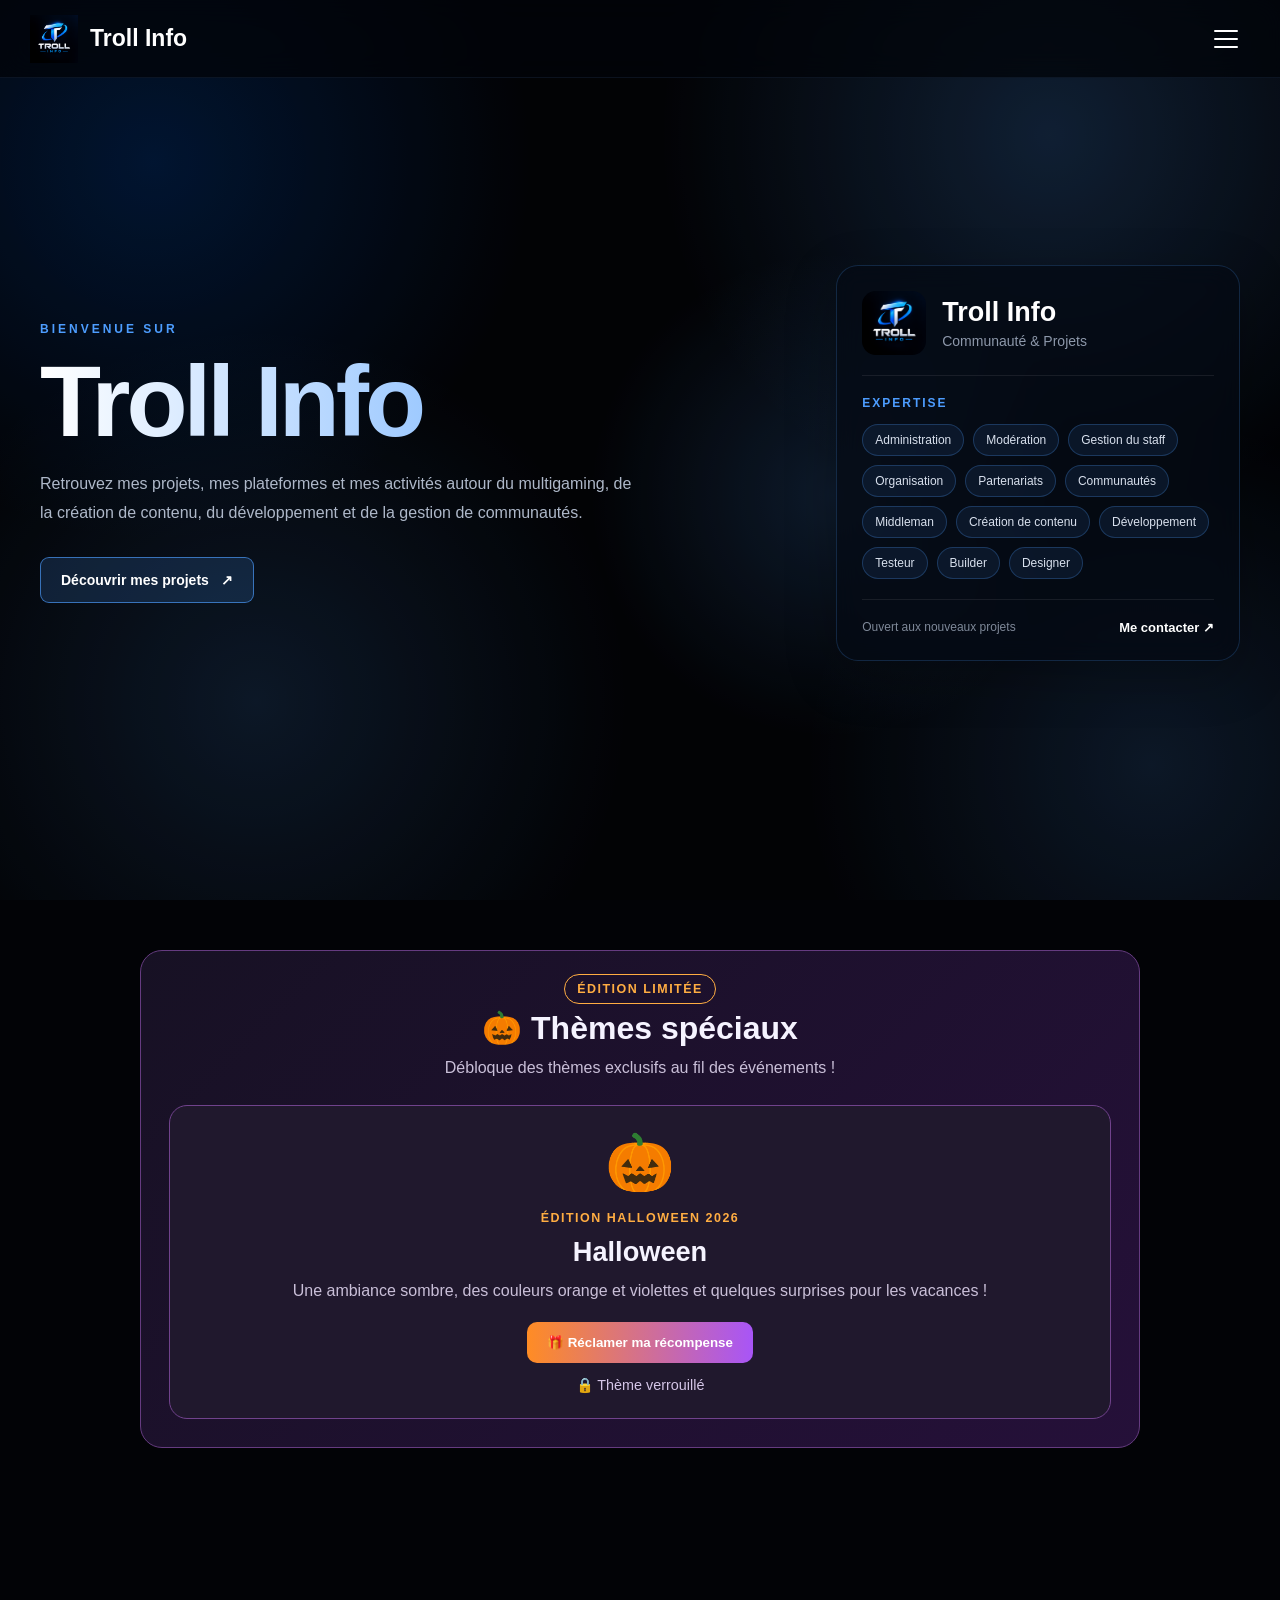
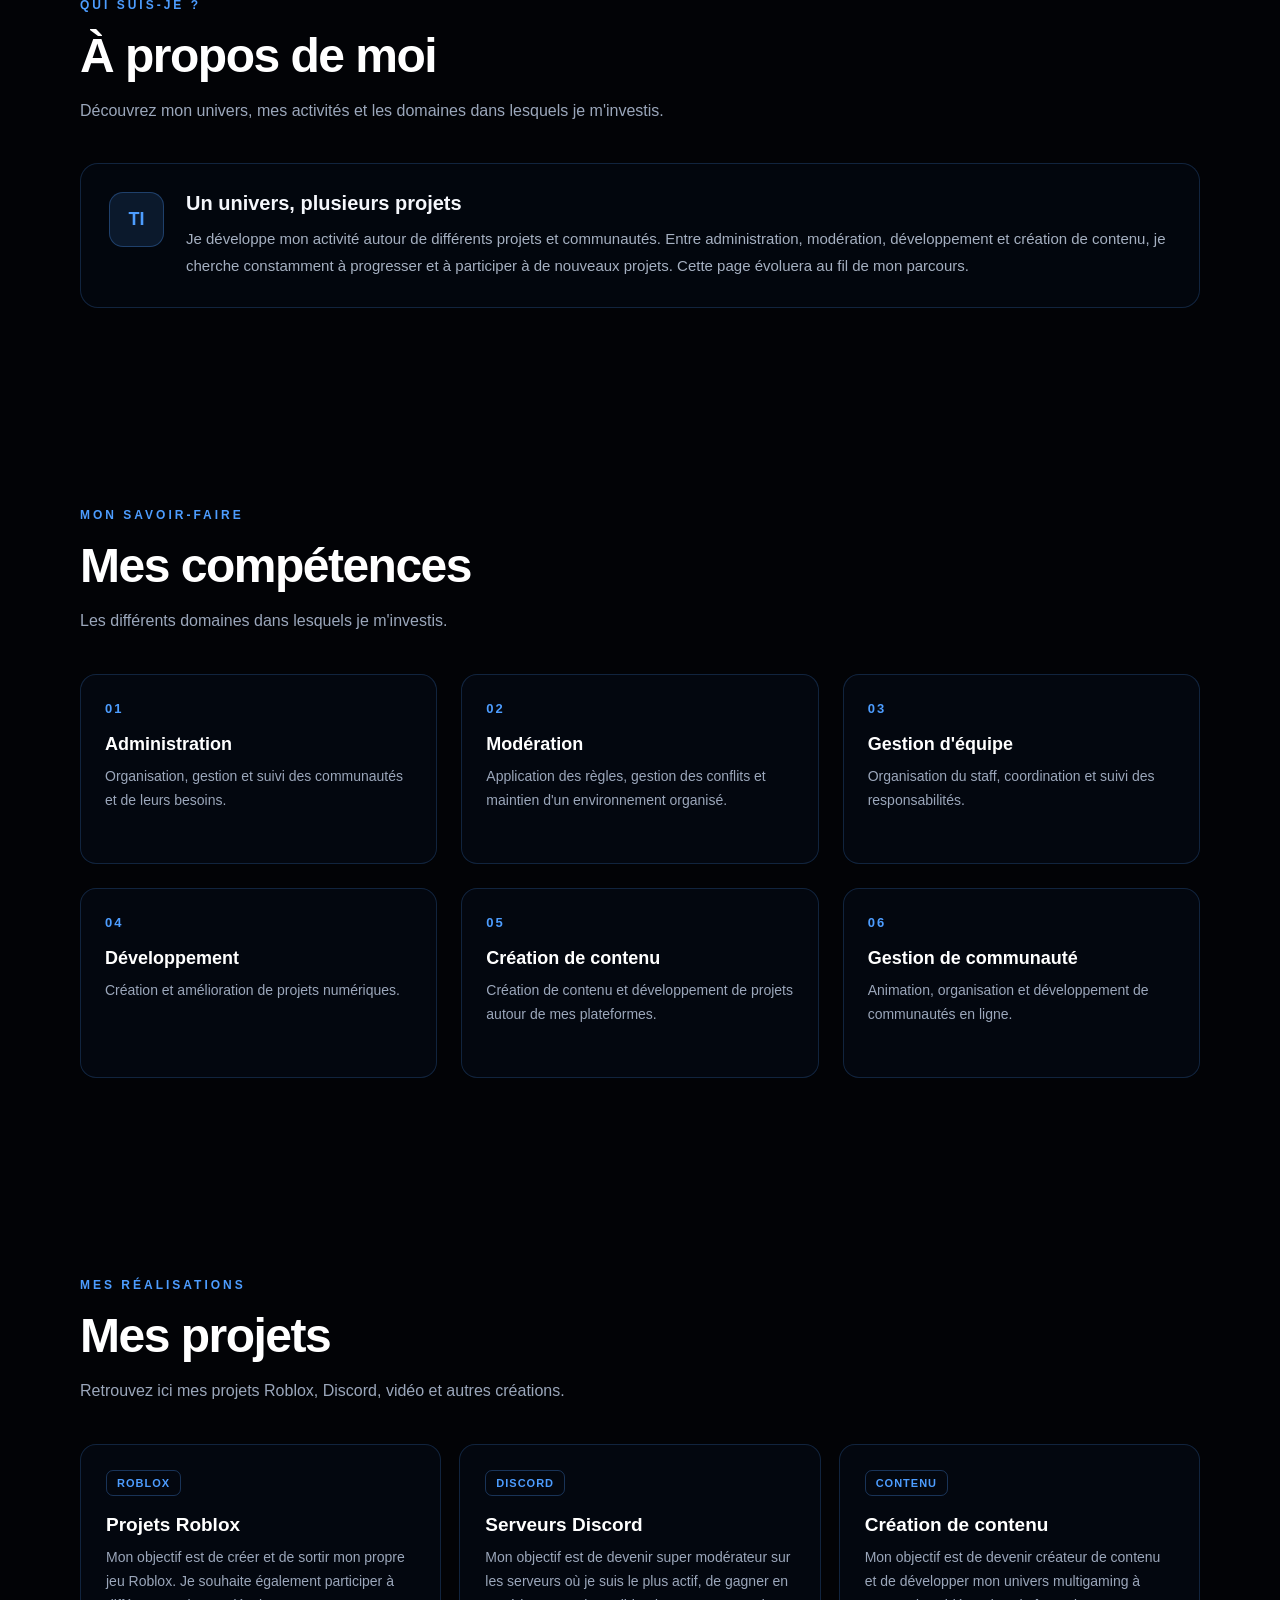
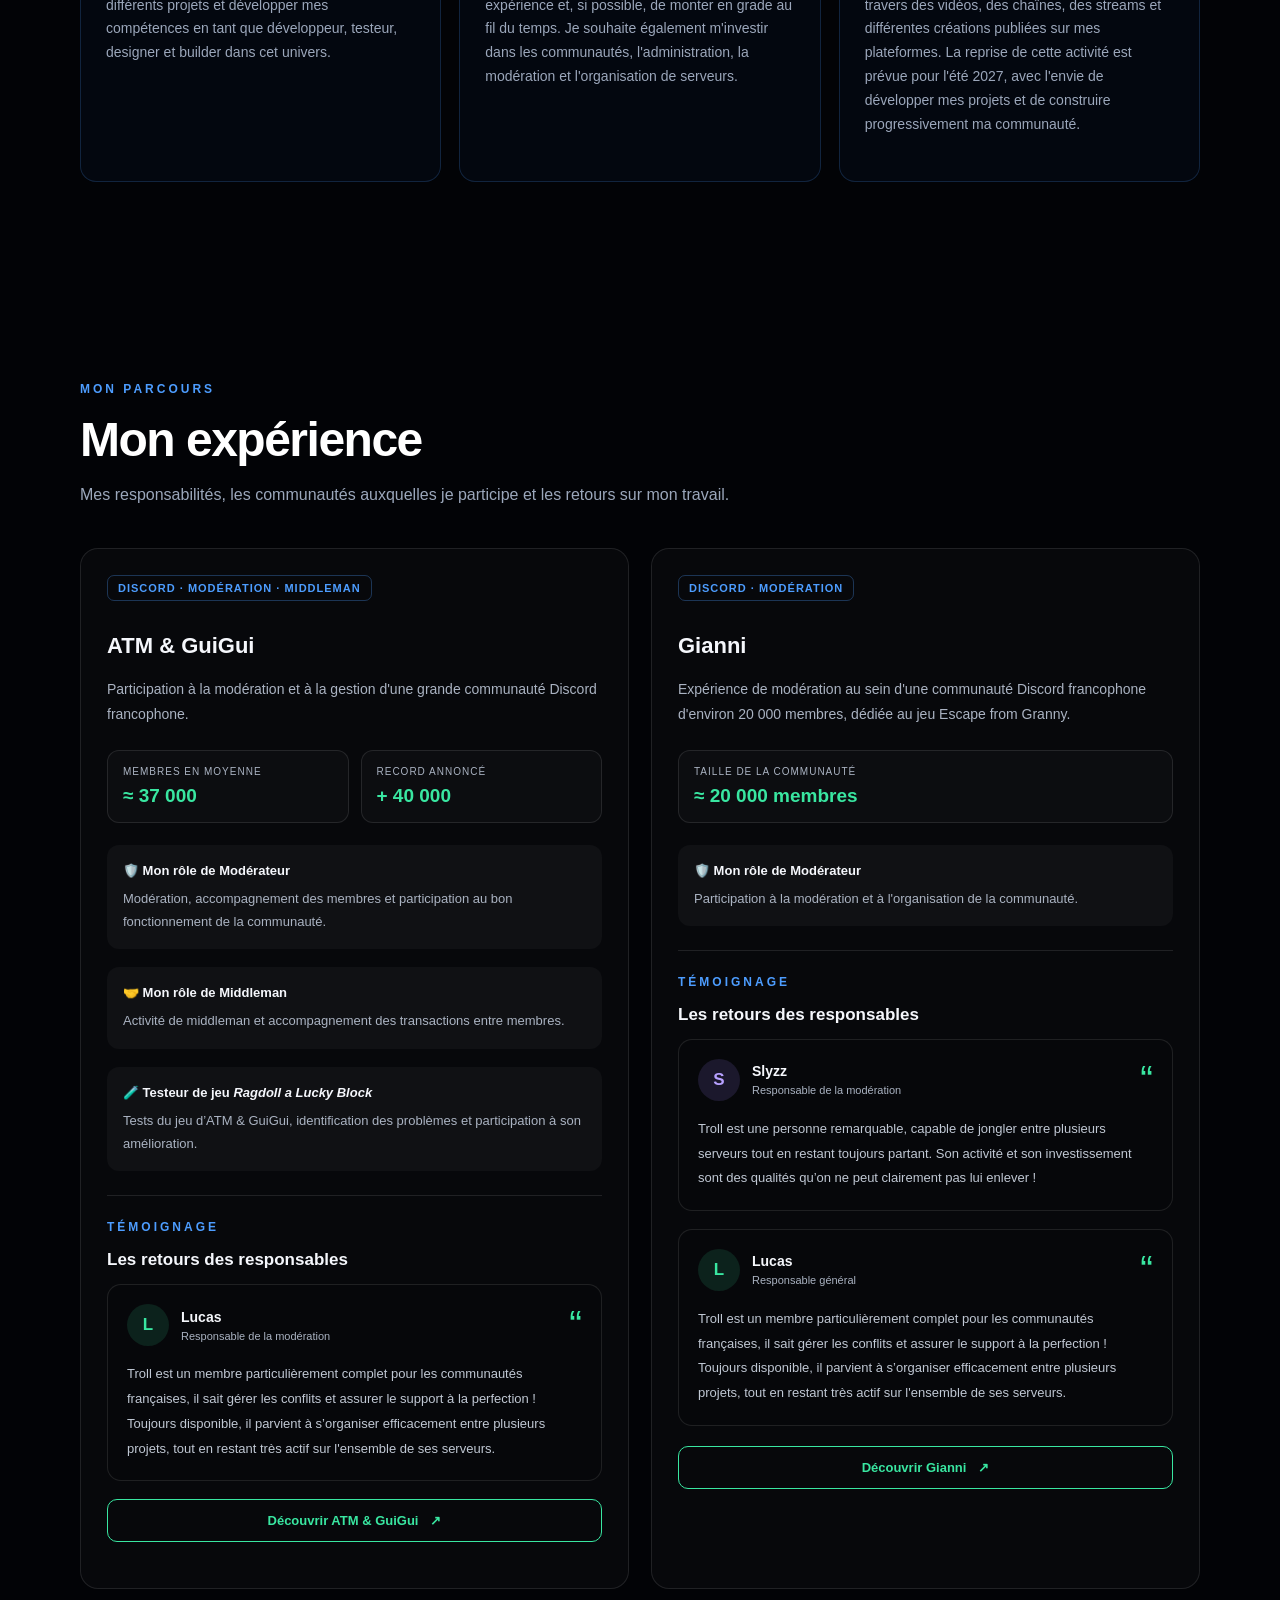
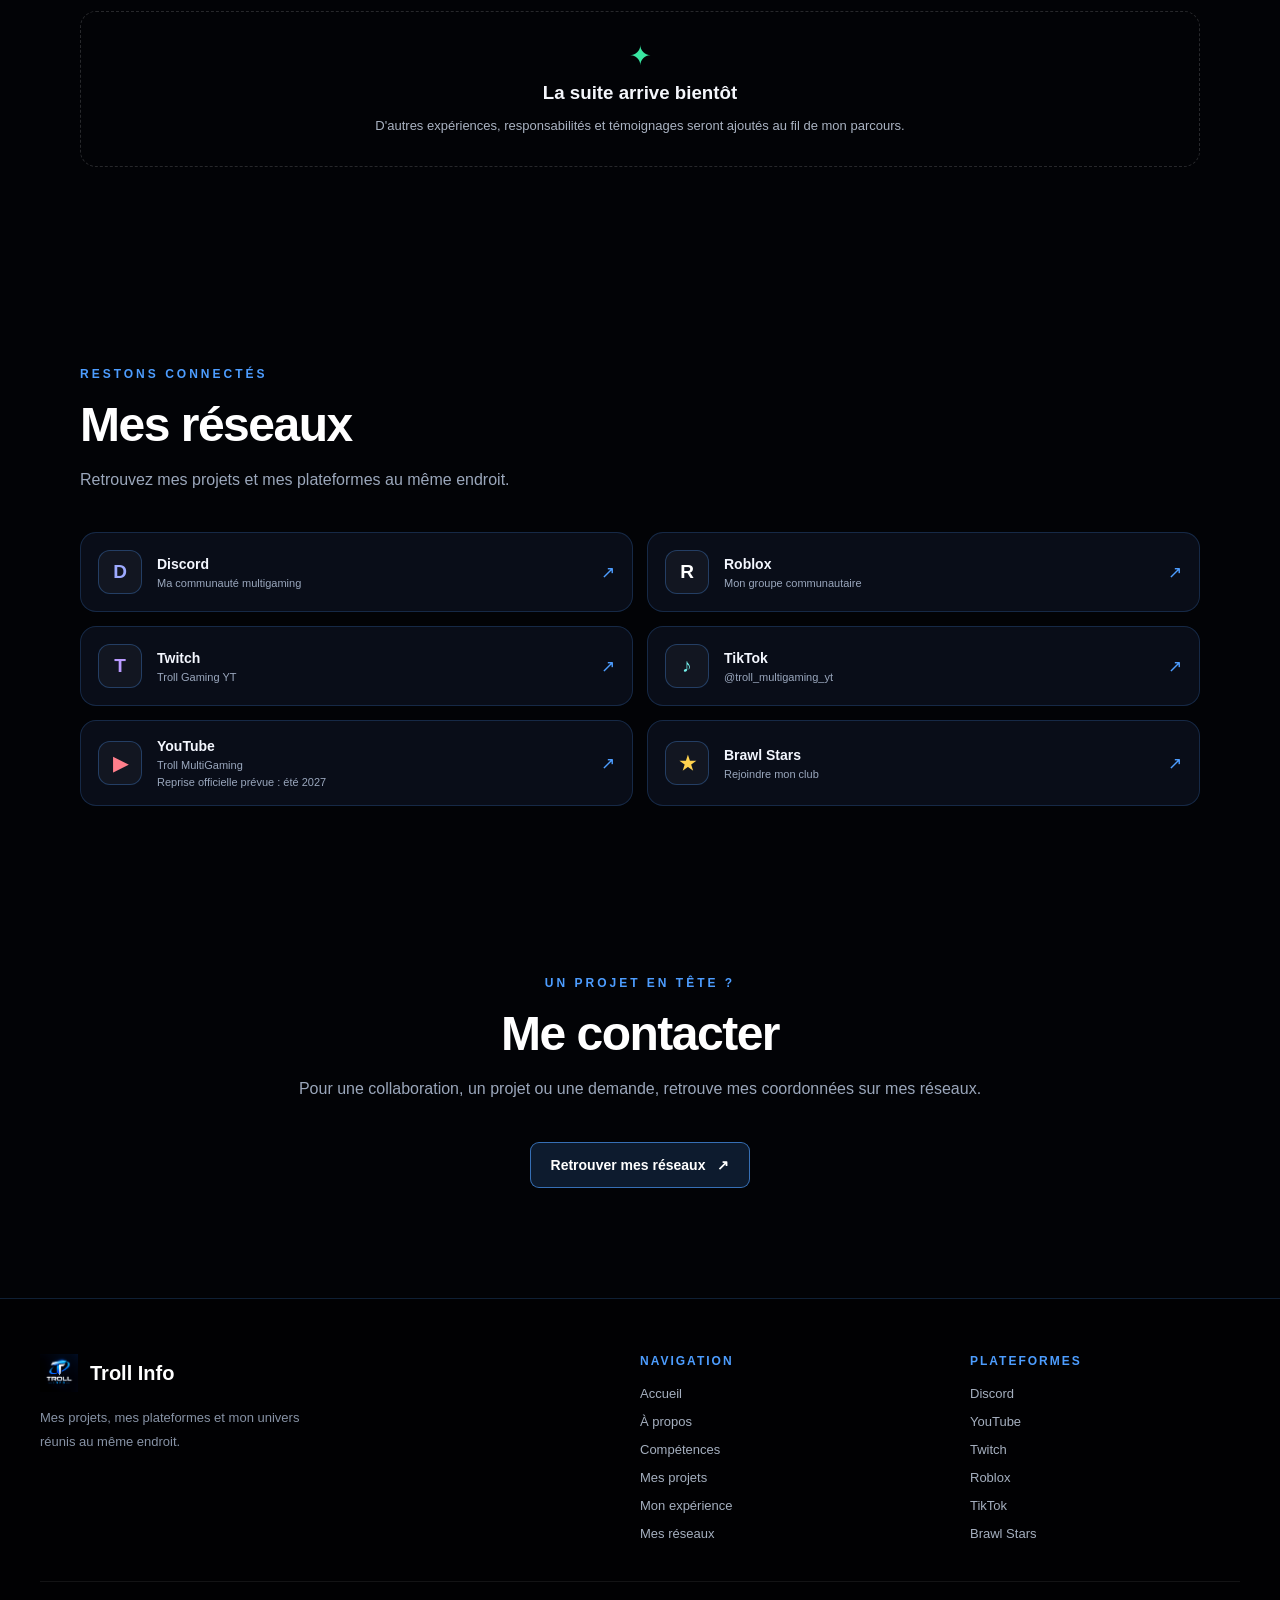
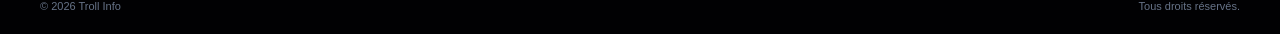
==== commit 86a159c1: "Add files via upload" ====
--- a/index.html
+++ b/index.html
@@ -13,6 +13,19 @@
 
 <body>
 
+    <!-- Décorations Halloween -->
+    <div id="halloween-decor" aria-hidden="true">
+        <span class="halloween-pumpkin pumpkin-one">🎃</span>
+        <span class="halloween-pumpkin pumpkin-two">🎃</span>
+        <span class="halloween-bat bat-one">🦇</span>
+        <span class="halloween-bat bat-two">🦇</span>
+        <span class="halloween-bat bat-three">🦇</span>
+        <span class="halloween-ghost ghost-one">👻</span>
+        <span class="halloween-spark spark-one">✦</span>
+        <span class="halloween-spark spark-two">✧</span>
+    </div>
+
+
     <!-- EN-TÊTE -->
     <header class="header">
         <a class="brand" href="#accueil">
@@ -45,7 +58,21 @@
                     <option value="violet">🟣 Violet</option>
                 </select>
             </label>
+
+
+            <button class="special-themes-menu-item" id="special-themes-toggle" type="button" aria-expanded="false"
+                aria-controls="special-themes-submenu">
+                Thèmes spéciaux <span>▾</span>
+            </button>
+
+            <div id="special-themes-submenu" hidden>
+                <button type="button" class="special-theme-link" id="halloween-menu-link">
+                    🎃 #1 Halloween
+                </button>
+            </div>
+
         </nav>
+
     </header>
 
     <main>
@@ -113,6 +140,35 @@
             </div>
         </section>
 
+        <section class="special-themes" id="themes-speciaux">
+            <div class="special-header">
+                <span class="special-badge">ÉDITION LIMITÉE</span>
+                <h2>🎃 Thèmes spéciaux</h2>
+                <p>Débloque des thèmes exclusifs au fil des événements !</p>
+            </div>
+
+            <article class="theme-card halloween-card">
+                <div class="theme-icon">🎃</div>
+
+                <div class="theme-info">
+                    <span class="theme-label">ÉDITION HALLOWEEN 2026</span>
+                    <h3>Halloween</h3>
+                    <p>
+                        Une ambiance sombre, des couleurs orange et violettes
+                        et quelques surprises pour les vacances !
+                    </p>
+                </div>
+
+                <button id="claim-halloween" class="theme-button">
+                    🎁 Réclamer ma récompense
+                </button>
+
+                <p id="halloween-status" class="theme-status" aria-live="polite">
+                    🔒 Thème verrouillé
+                </p>
+            </article>
+        </section>
+
         <!-- À PROPOS -->
         <section class="section content-section" id="apropos">
             <div class="section-heading">
@@ -717,6 +773,101 @@
         }
     </script>
 
+
+
+<script>
+document.addEventListener("DOMContentLoaded", function () {
+    // Récompense et thème Halloween
+    const button = document.getElementById("claim-halloween");
+    const status = document.getElementById("halloween-status");
+
+    const unlockKey = "halloweenUnlocked";
+    const themeKey = "halloweenThemeActive";
+
+    // Menu des thèmes spéciaux
+    const specialToggle = document.getElementById("special-themes-toggle");
+    const specialSubmenu = document.getElementById("special-themes-submenu");
+    const halloweenLink = document.getElementById("halloween-menu-link");
+
+    // Ouvrir ou fermer le sous-menu
+    if (specialToggle && specialSubmenu) {
+        specialToggle.addEventListener("click", function () {
+            const isOpening = specialSubmenu.hidden;
+
+            specialSubmenu.hidden = !isOpening;
+            specialToggle.setAttribute("aria-expanded", String(isOpening));
+        });
+    }
+
+    // Aller à la section Halloween depuis le sous-menu
+    if (halloweenLink) {
+        halloweenLink.addEventListener("click", function () {
+            const halloweenSection = document.getElementById("themes-speciaux");
+
+            if (halloweenSection) {
+                halloweenSection.scrollIntoView({ behavior: "smooth" });
+            }
+        });
+    }
+
+    // Vérifier que les éléments de la récompense existent
+    if (!button || !status) {
+        console.error("Bouton ou statut Halloween introuvable !");
+        return;
+    }
+
+    let active = localStorage.getItem(themeKey) === "true";
+
+    // Ne pas activer le thème si la récompense n'est pas débloquée
+    if (localStorage.getItem(unlockKey) !== "true") {
+        active = false;
+        localStorage.removeItem(themeKey);
+    }
+
+    // Mettre à jour le bouton et le statut
+    function updateButton() {
+        const unlocked = localStorage.getItem(unlockKey) === "true";
+
+        document.body.classList.toggle(
+            "halloween-theme",
+            unlocked && active
+        );
+
+        if (!unlocked) {
+            button.textContent = "🎁 Réclamer ma récompense";
+            status.textContent = "🔒 Thème verrouillé";
+        } else {
+            button.textContent = active
+                ? "☀️ Désactiver le thème Halloween"
+                : "🎃 Activer le thème Halloween";
+
+            status.textContent = active
+                ? "🎃 Thème Halloween activé !"
+                : "🔓 Récompense récupérée !";
+        }
+    }
+
+    // Réclamer la récompense ou activer/désactiver le thème
+    button.addEventListener("click", function () {
+        const unlocked = localStorage.getItem(unlockKey) === "true";
+
+        if (!unlocked) {
+            localStorage.setItem(unlockKey, "true");
+            active = false;
+        } else {
+            active = !active;
+        }
+
+        localStorage.setItem(themeKey, String(active));
+        updateButton();
+    });
+
+    // Initialiser l'affichage
+    updateButton();
+});
+</script>
+
+
 </body>
 
 </html>
--- a/troll info.css
+++ b/troll info.css
@@ -61,6 +61,7 @@
     --theme-accent-rgb: 177, 138, 255;
     --theme-glow: rgba(90, 35, 160, 0.40);
 }
+
 
 /* =========================
    FOND ANIMÉ
@@ -1499,3 +1500,458 @@
   }
 }
 
+
+/* SECTION THÈMES SPÉCIAUX */
+.special-themes {
+    margin: 50px auto;
+    padding: 28px;
+    max-width: 1000px;
+    color: #f5f3ff;
+    background: linear-gradient(135deg, #171124, #251039);
+    border: 1px solid #653b80;
+    border-radius: 22px;
+}
+
+.special-header {
+    text-align: center;
+    margin-bottom: 28px;
+}
+
+.special-header h2 {
+    font-size: 2rem;
+    margin: 12px 0;
+}
+
+.special-header p {
+    color: #c9bfd8;
+}
+
+.special-badge,
+.theme-label {
+    color: #ffad42;
+    font-size: 0.78rem;
+    font-weight: bold;
+    letter-spacing: 1.5px;
+}
+
+.special-badge {
+    border: 1px solid #ffad42;
+    padding: 7px 12px;
+    border-radius: 20px;
+}
+
+.theme-card {
+    padding: 24px;
+    background: #20182d;
+    border: 1px solid #70428c;
+    border-radius: 18px;
+    text-align: center;
+    transition: transform 0.25s, border-color 0.25s;
+}
+
+.theme-card:hover {
+    transform: translateY(-4px);
+    border-color: #ff9d35;
+}
+
+.theme-icon {
+    font-size: 3.5rem;
+    margin-bottom: 12px;
+}
+
+.theme-info h3 {
+    font-size: 1.7rem;
+    margin: 10px 0;
+}
+
+.theme-info p {
+    color: #c9bfd8;
+    line-height: 1.6;
+}
+
+.theme-button {
+    margin-top: 18px;
+    padding: 13px 20px;
+    border: none;
+    border-radius: 10px;
+    background: linear-gradient(90deg, #ff8c24, #a855f7);
+    color: white;
+    font-weight: bold;
+    cursor: pointer;
+    transition: transform 0.2s, opacity 0.2s;
+}
+
+.theme-button:hover {
+    transform: scale(1.04);
+}
+
+.theme-status {
+    color: #d4c5e7;
+    font-size: 0.9rem;
+    margin-top: 14px;
+}
+
+@media (max-width: 600px) {
+    .special-themes {
+        margin: 25px 12px;
+        padding: 18px;
+    }
+
+    .theme-card {
+        padding: 18px;
+    }
+}
+
+/* 🎃 THÈME HALLOWEEN */
+body.halloween-theme {
+    background: #100b18;
+    color: #f5eaff;
+    transition: background 0.4s, color 0.4s;
+}
+
+/* Sections et cartes */
+body.halloween-theme section,
+body.halloween-theme .project-card {
+    background-color: #21142d;
+    border-color: #8b43a8;
+    color: #f5eaff;
+}
+
+/* Titres */
+body.halloween-theme h1,
+body.halloween-theme h2,
+body.halloween-theme h3 {
+    color: #ff9d35;
+}
+
+/* Paragraphes */
+body.halloween-theme p {
+    color: #e0d3ec;
+}
+
+/* Boutons */
+body.halloween-theme button {
+    background: linear-gradient(135deg, #ff8c24, #9638c7);
+    color: white;
+    border: 1px solid #ffad42;
+    border-radius: 10px;
+}
+
+/* Liens */
+body.halloween-theme a {
+    color: #ffad42;
+}
+
+/* Petite ambiance Halloween */
+body.halloween-theme .project-card {
+    box-shadow: 0 0 15px #8b43a822;
+}
+
+/* 🎃 TROLL INFO — MODE HALLOWEEN GLOBAL */
+
+body.halloween-theme {
+    background: #100d12 !important;
+    color: #f5e9f5 !important;
+}
+
+/* Fond des zones principales */
+body.halloween-theme main,
+body.halloween-theme section,
+body.halloween-theme .container {
+    background-color: transparent;
+    color: #f5e9f5;
+}
+
+/* En-tête et navigation */
+body.halloween-theme header,
+body.halloween-theme nav,
+body.halloween-theme footer {
+    background: #19121e !important;
+    color: #fff0dc !important;
+    border-color: #ff7900 !important;
+}
+
+/* Cartes, panneaux et blocs */
+body.halloween-theme article,
+body.halloween-theme .project-card,
+body.halloween-theme .theme-card,
+body.halloween-theme .card {
+    background: #211923 !important;
+    color: #f5e9f5 !important;
+    border: 1px solid #a34b20;
+}
+
+/* Titres */
+body.halloween-theme h1,
+body.halloween-theme h2,
+body.halloween-theme h3,
+body.halloween-theme h4 {
+    color: #ff922e !important;
+}
+
+/* Textes */
+body.halloween-theme p,
+body.halloween-theme li,
+body.halloween-theme label {
+    color: #e8dce9;
+}
+
+/* Liens */
+body.halloween-theme a {
+    color: #ffad42;
+}
+
+body.halloween-theme a:hover {
+    color: #ffd18b;
+}
+
+/* Boutons et champs */
+body.halloween-theme button,
+body.halloween-theme input,
+body.halloween-theme select,
+body.halloween-theme textarea {
+    border-color: #ff7900;
+}
+
+body.halloween-theme button {
+    background: linear-gradient(135deg, #ff7900, #bd3e12) !important;
+    color: white !important;
+}
+
+/* Barre de séparation */
+body.halloween-theme hr {
+    border-color: #743b27;
+}
+
+/* Transitions */
+body.halloween-theme,
+body.halloween-theme header,
+body.halloween-theme footer,
+body.halloween-theme article {
+    transition: background-color 0.3s, color 0.3s, border-color 0.3s;
+}
+
+/* 🎃 TROLL INFO — HALLOWEEN V2.5 */
+
+body.halloween-theme {
+    position: relative;
+    isolation: isolate;
+    background:
+        radial-gradient(ellipse at 5% 15%, #7023a8a0 0%, transparent 35%),
+        radial-gradient(ellipse at 95% 25%, #ff650080 0%, transparent 32%),
+        radial-gradient(ellipse at 50% 85%, #50107870 0%, transparent 45%),
+        #09070d !important;
+    color: #fff0e5 !important;
+    overflow-x: hidden;
+}
+
+/* Fond lumineux qui suit toute la page */
+body.halloween-theme::before {
+    content: "";
+    position: fixed;
+    inset: 0;
+    z-index: -1;
+    pointer-events: none;
+    background:
+        radial-gradient(circle at 10% 70%, #ff790018, transparent 25%),
+        radial-gradient(circle at 90% 80%, #a020f018, transparent 30%);
+}
+
+/* Couleurs Halloween sur les blocs */
+body.halloween-theme header,
+body.halloween-theme footer,
+body.halloween-theme nav {
+    background: #100b18ed !important;
+    border-color: #ff791e !important;
+}
+
+body.halloween-theme .project-card,
+body.halloween-theme .theme-card,
+body.halloween-theme .halloween-card,
+body.halloween-theme article {
+    background: linear-gradient(145deg, #20152b, #171018) !important;
+    border: 1px solid #a34ce0 !important;
+    box-shadow: 0 0 20px #7b22b322;
+}
+
+body.halloween-theme h1,
+body.halloween-theme h2,
+body.halloween-theme h3 {
+    color: #ff922e !important;
+    text-shadow: 0 0 15px #ff790025;
+}
+
+body.halloween-theme button {
+    background: linear-gradient(120deg, #ff7900, #8e24aa) !important;
+    color: white !important;
+    border: 1px solid #ffad42 !important;
+}
+
+/* Décorations fixes, derrière le contenu */
+#halloween-decor {
+    display: none;
+}
+
+body.halloween-theme #halloween-decor {
+    display: block;
+    position: fixed;
+    inset: 0;
+    z-index: 5;
+    overflow: hidden;
+    pointer-events: none;
+}
+
+.halloween-pumpkin,
+.halloween-bat,
+.halloween-ghost,
+.halloween-spark {
+    position: absolute;
+    display: block;
+    user-select: none;
+    filter: drop-shadow(0 0 12px #ff790055);
+}
+
+/* Citrouilles */
+.halloween-pumpkin {
+    font-size: clamp(30px, 5vw, 64px);
+    animation: pumpkin-float 5s ease-in-out infinite;
+}
+
+.pumpkin-one {
+    left: 2%;
+    bottom: 9%;
+}
+
+.pumpkin-two {
+    right: 3%;
+    top: 24%;
+    font-size: clamp(25px, 4vw, 48px);
+    animation-delay: -2.5s;
+}
+
+/* Chauves-souris */
+.halloween-bat {
+    font-size: clamp(20px, 3vw, 34px);
+    animation: bat-fly 8s ease-in-out infinite;
+}
+
+.bat-one {
+    top: 16%;
+    left: 15%;
+}
+
+.bat-two {
+    top: 34%;
+    right: 12%;
+    animation-delay: -3s;
+}
+
+.bat-three {
+    top: 65%;
+    left: 7%;
+    animation-delay: -5s;
+}
+
+/* Fantôme et étincelles */
+.halloween-ghost {
+    font-size: 35px;
+    right: 8%;
+    bottom: 12%;
+    animation: pumpkin-float 6s ease-in-out infinite;
+}
+
+.halloween-spark {
+    color: #ff9a32;
+    font-size: 30px;
+    animation: spark-glow 2s ease-in-out infinite alternate;
+}
+
+.spark-one {
+    top: 25%;
+    left: 5%;
+}
+
+.spark-two {
+    top: 55%;
+    right: 5%;
+    color: #c77dff;
+    animation-delay: 1s;
+}
+
+/* Animations */
+@keyframes pumpkin-float {
+    0%, 100% {
+        transform: translateY(0) rotate(-5deg);
+    }
+    50% {
+        transform: translateY(-15px) rotate(5deg);
+    }
+}
+
+@keyframes bat-fly {
+    0%, 100% {
+        transform: translate(0, 0) rotate(-8deg);
+    }
+    50% {
+        transform: translate(18px, -12px) rotate(8deg);
+    }
+}
+
+@keyframes spark-glow {
+    from {
+        opacity: 0.35;
+        transform: scale(0.8);
+    }
+    to {
+        opacity: 1;
+        transform: scale(1.2);
+    }
+}
+
+/* Respecte les préférences de mouvement */
+@media (prefers-reduced-motion: reduce) {
+    .halloween-pumpkin,
+    .halloween-bat,
+    .halloween-ghost,
+    .halloween-spark {
+        animation: none !important;
+    }
+}
+
+/* Menu des thèmes spéciaux */
+.special-themes-menu-item,
+.special-theme-link {
+    display: flex;
+    align-items: center;
+    justify-content: space-between;
+    width: 100%;
+    padding: 12px 14px;
+    border: 1px solid var(--border-color, rgba(255, 255, 255, 0.12));
+    border-radius: 10px;
+    background: var(--card-bg, transparent);
+    color: var(--text-color, inherit);
+    font: inherit;
+    text-align: left;
+    cursor: pointer;
+    transition: background 0.2s ease, border-color 0.2s ease,
+                transform 0.2s ease;
+}
+
+/* Petite bulle au survol */
+.special-themes-menu-item:hover,
+.special-theme-link:hover {
+    background: var(--accent-color, rgba(128, 128, 128, 0.15));
+    border-color: var(--accent-color, currentColor);
+    transform: translateX(3px);
+}
+
+/* Sous-menu légèrement décalé */
+#special-themes-submenu {
+    margin: 5px 0 8px 12px;
+    padding-left: 8px;
+    border-left: 2px solid var(--accent-color, rgba(128, 128, 128, 0.3));
+}
+
+#special-themes-submenu[hidden] {
+    display: none;
+}
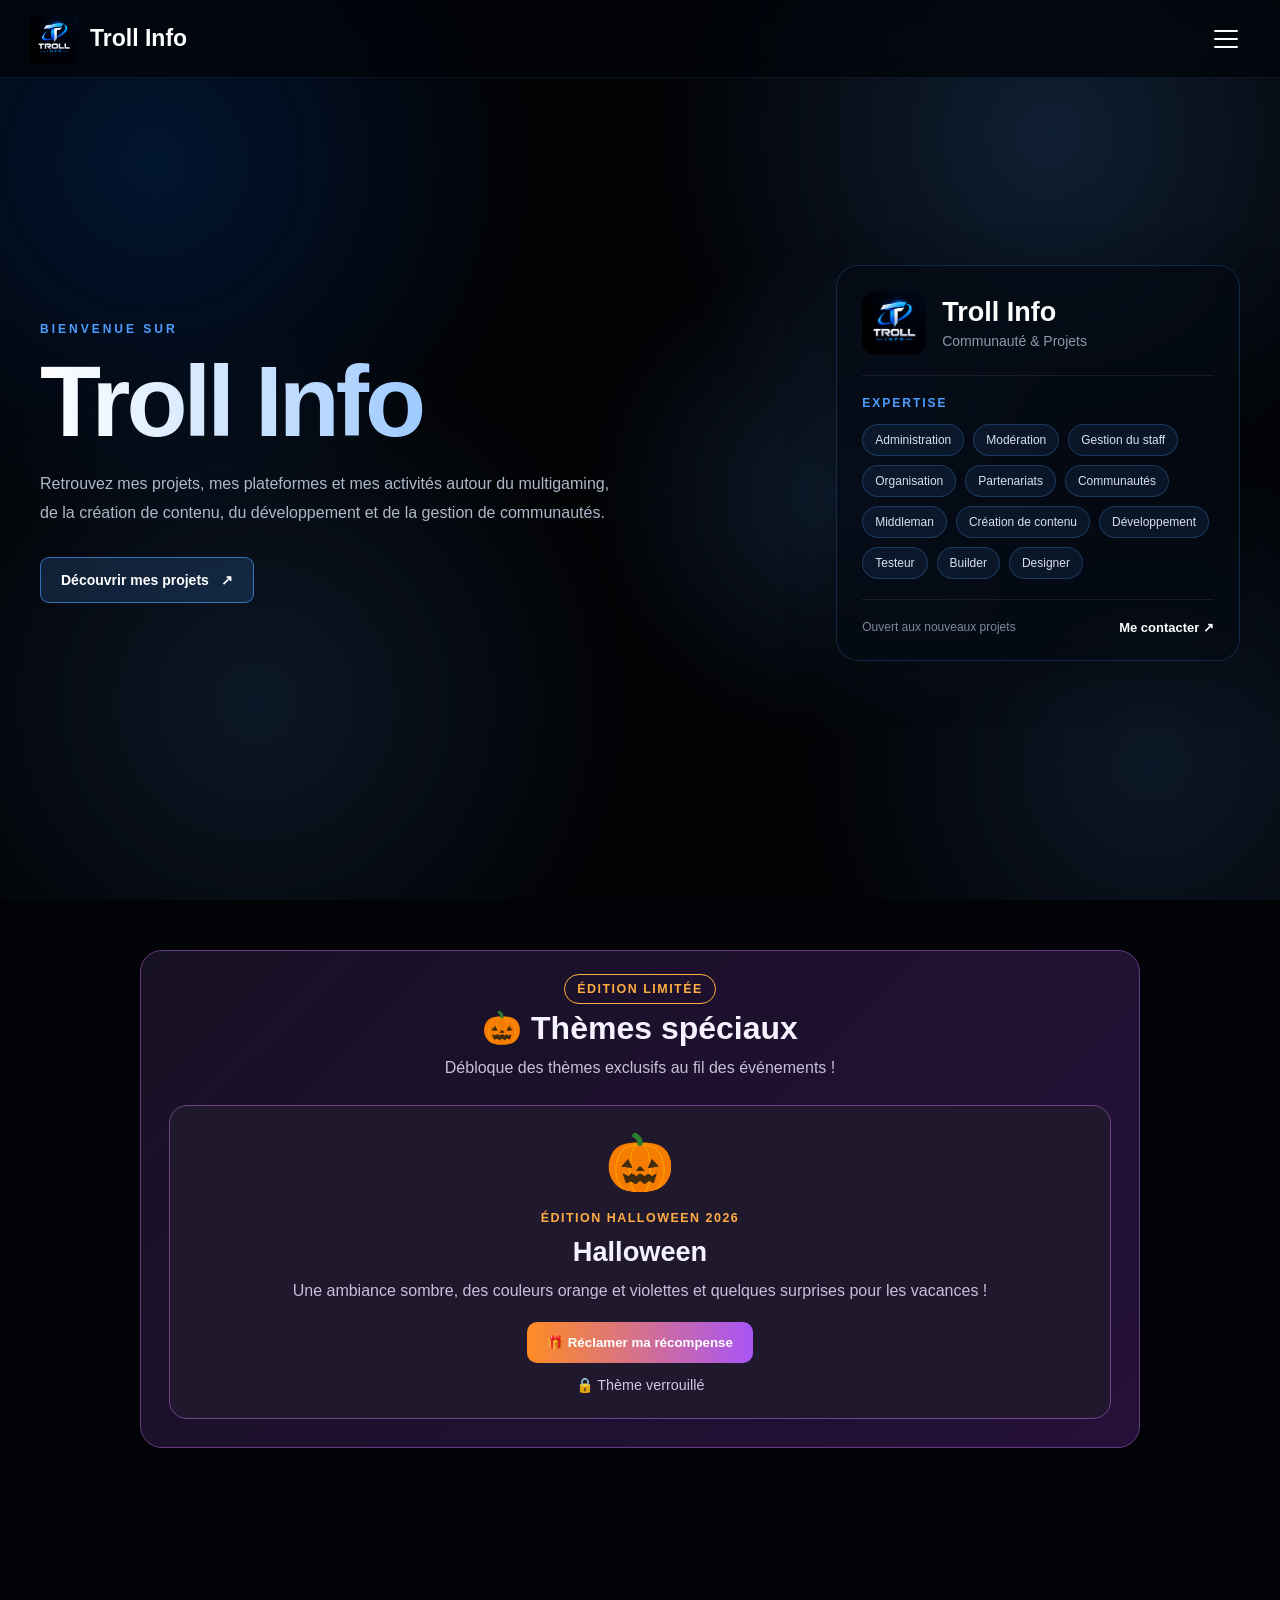
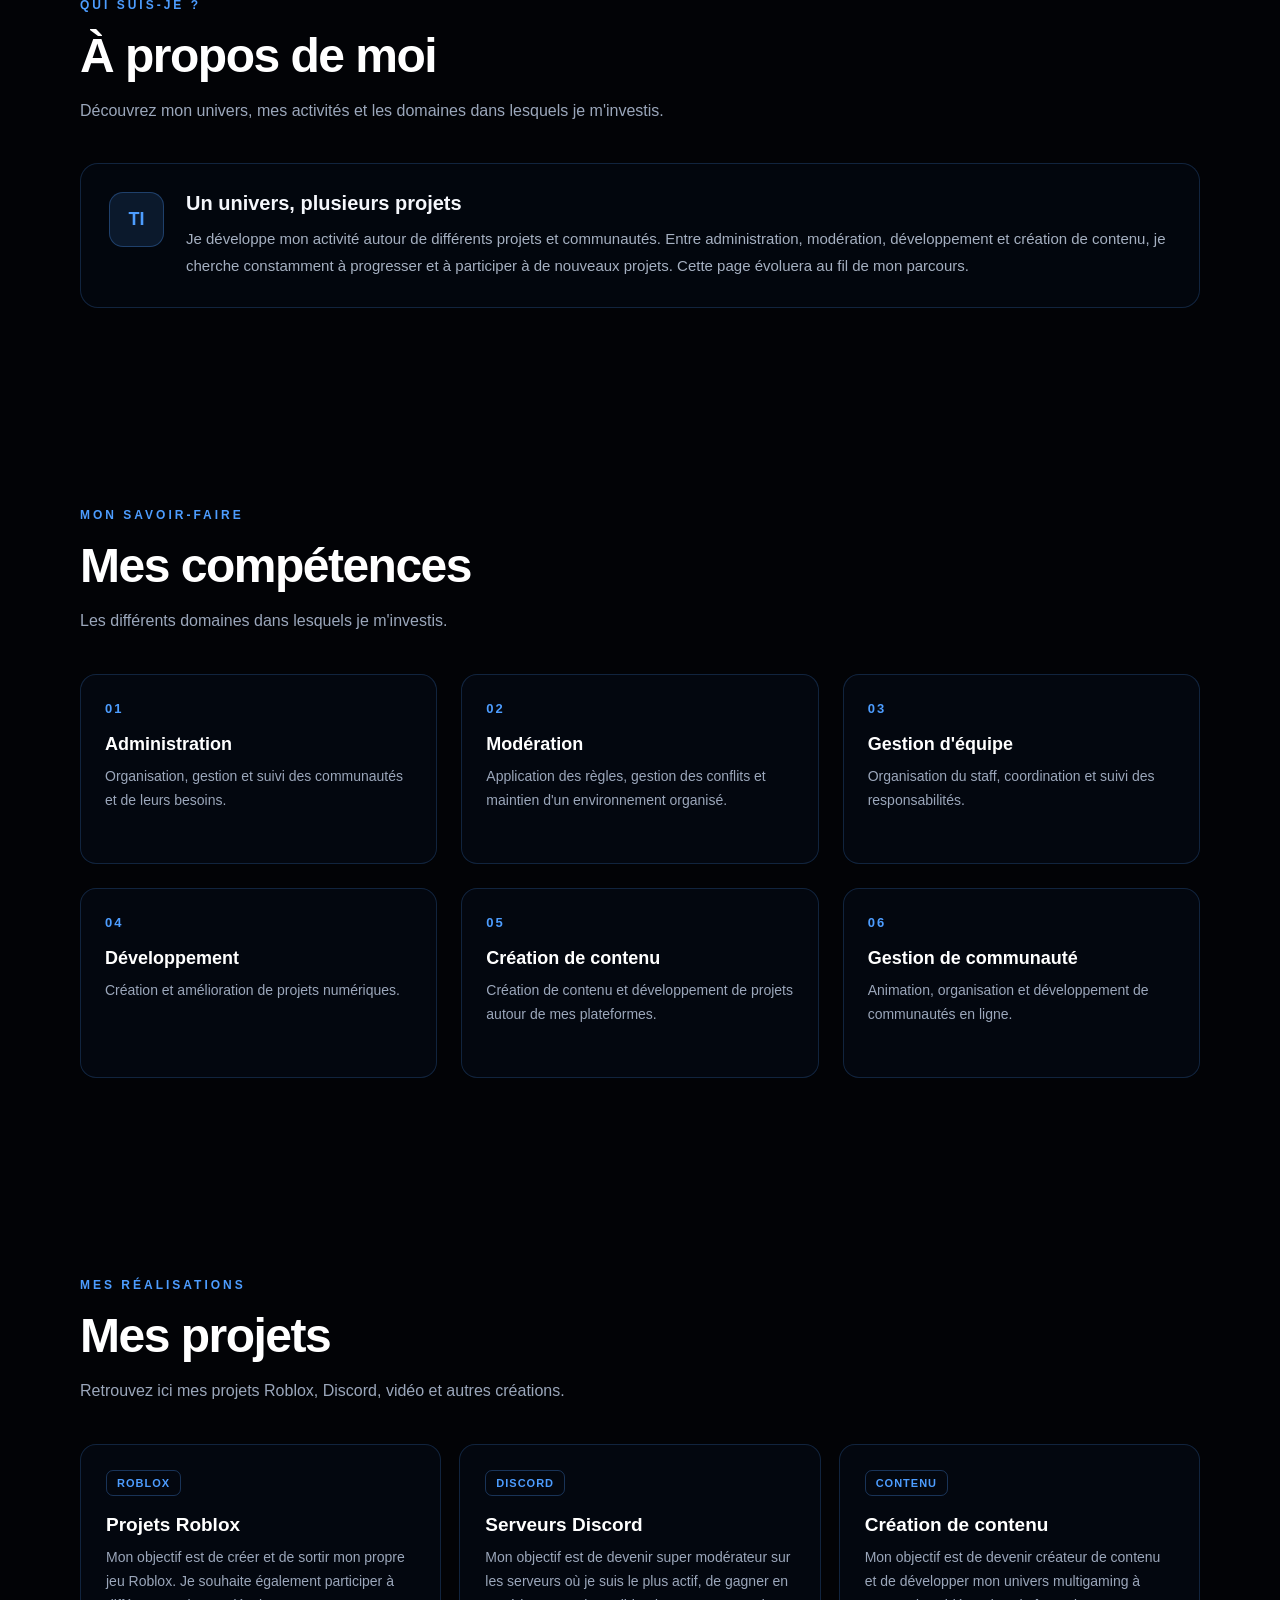
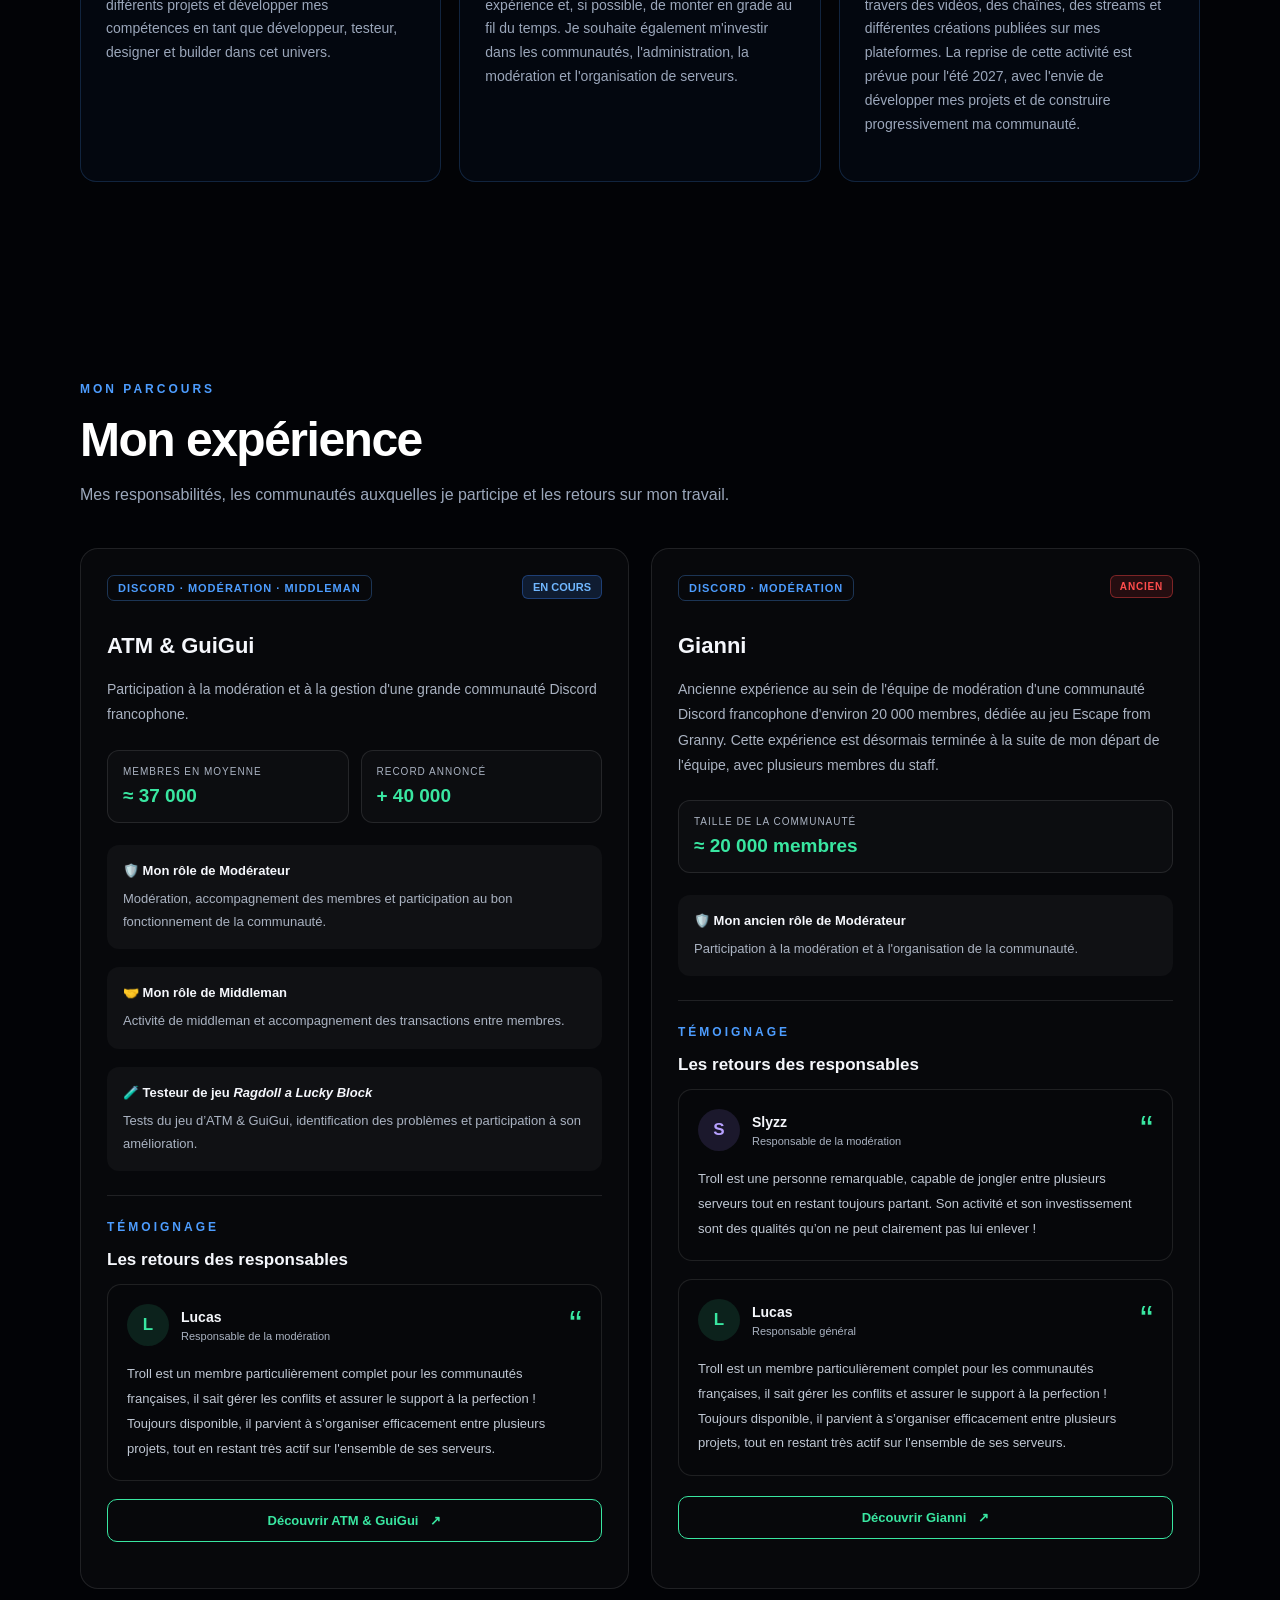
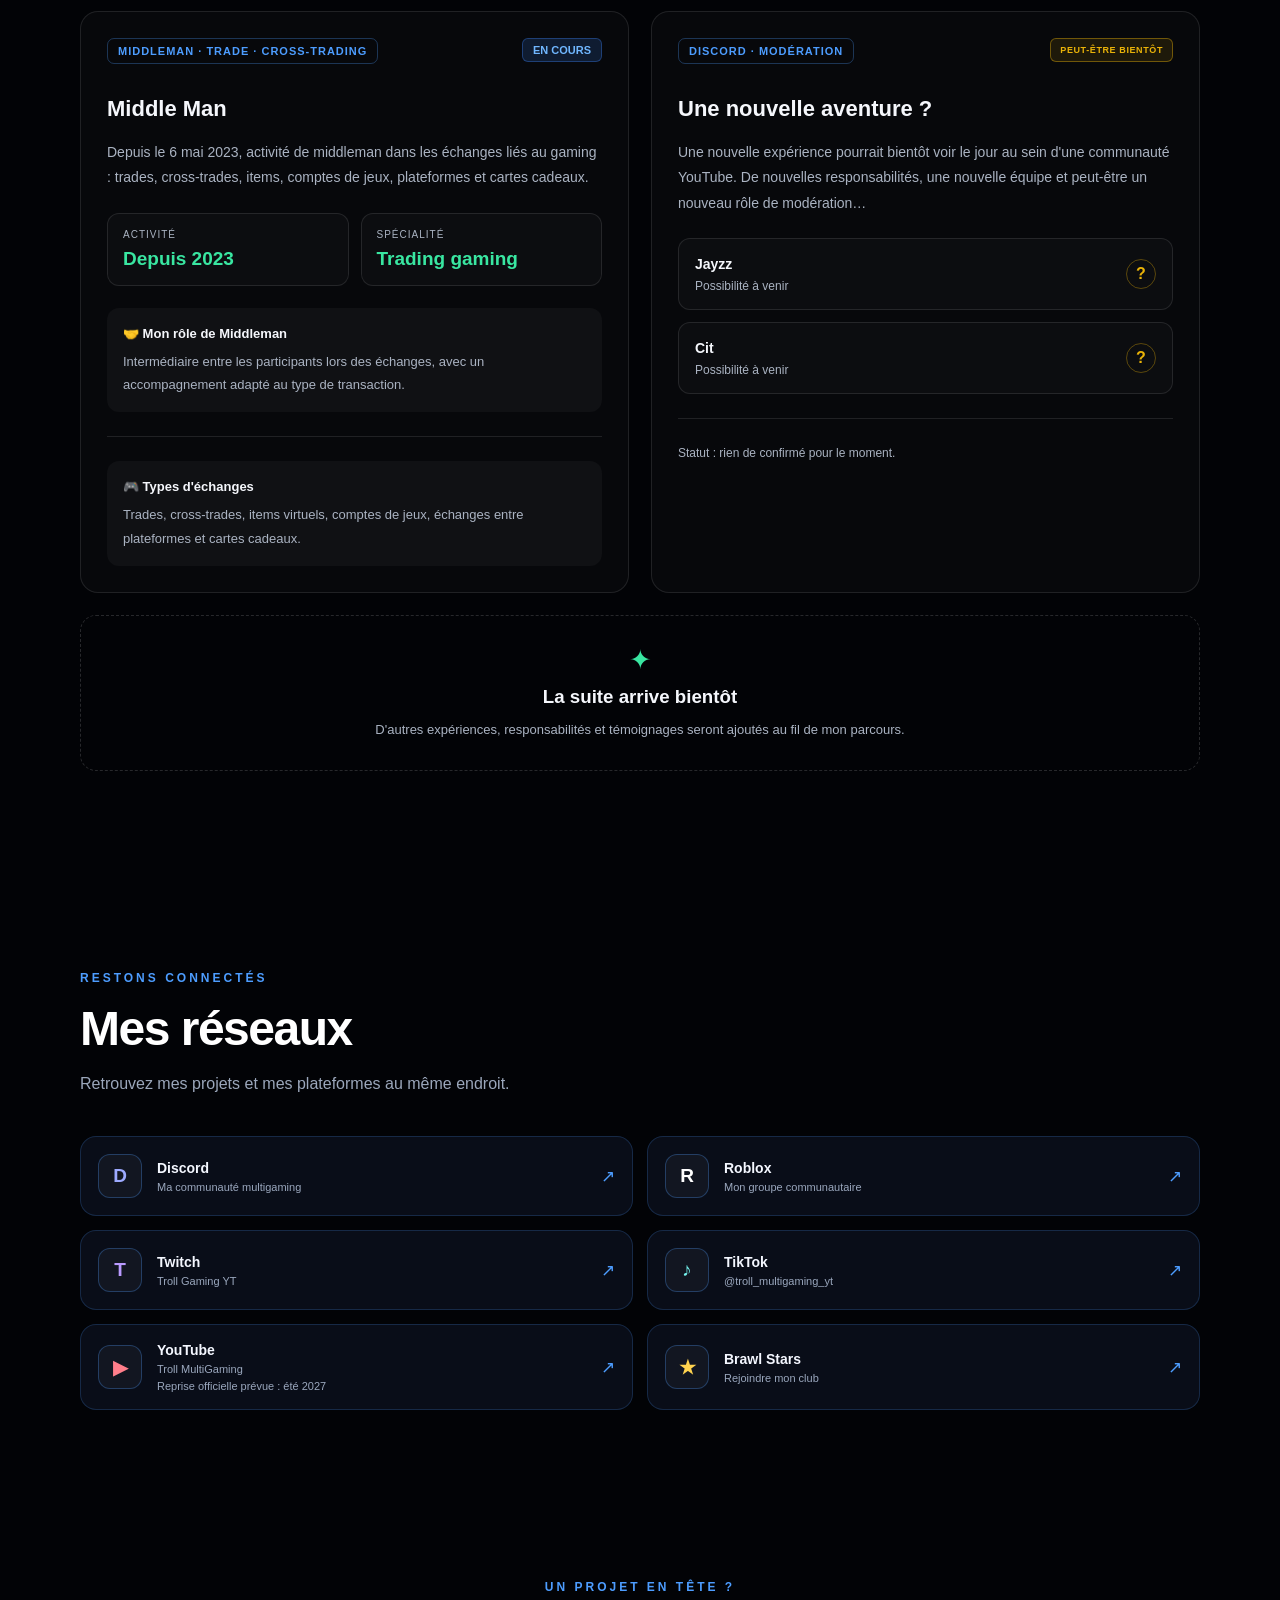
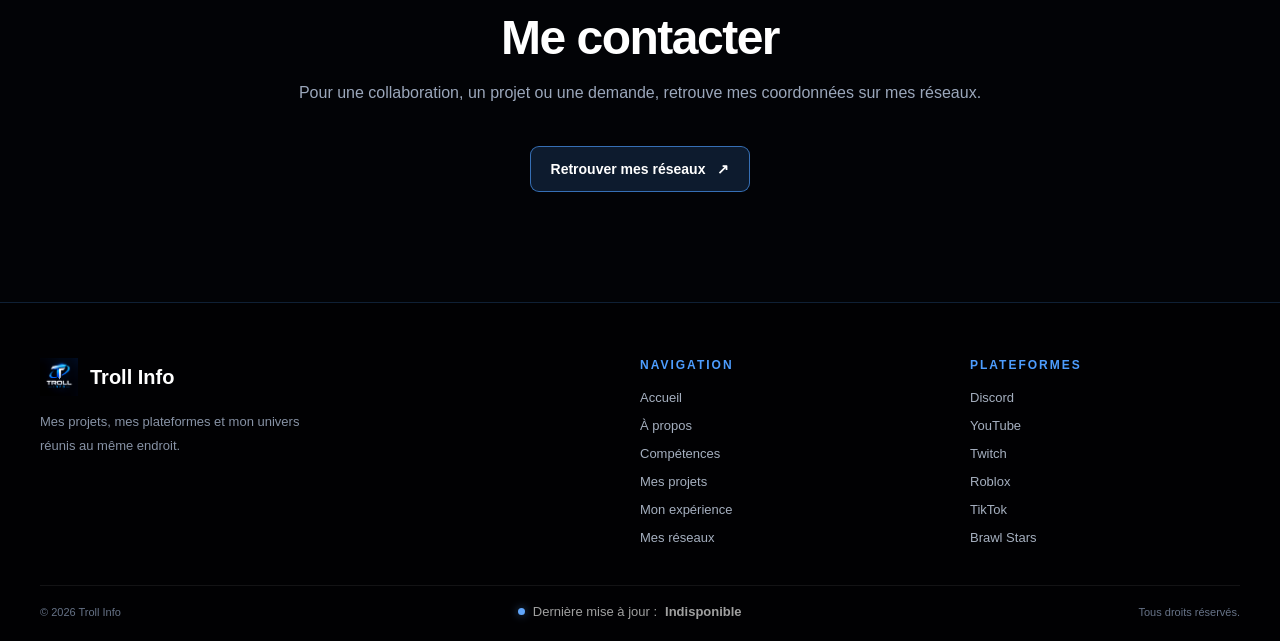
==== commit 2c584dc2: "Add files via upload" ====
--- a/index.html
+++ b/index.html
@@ -87,7 +87,7 @@
 
                     <p class="home-text">
                         Retrouvez mes projets, mes plateformes et mes activités
-                        autour du multigaming, de la création de contenu,
+                        autour du multigaming, <br> de la création de contenu,
                         du développement et de la gestion de communautés.
                     </p>
 
@@ -357,6 +357,7 @@
                             </span>
                             <h3>ATM &amp; GuiGui</h3>
                         </div>
+                        <span class="experience-current-tag">EN COURS</span>
 
                     </div>
 
@@ -442,20 +443,26 @@
                 <!-- GIANNI -->
                 <article class="experience-card">
 
-                    <div class="experience-card-header">
+
+
+                    <div class="experience-card-header gianni-card-header">
                         <div>
-                            <span class="project-tag">
-                                DISCORD · MODÉRATION
-                            </span>
+                            <span class="project-tag">DISCORD · MODÉRATION</span>
                             <h3>Gianni</h3>
                         </div>
-
-                    </div>
+                        <span class="experience-old-tag">ANCIEN</span>
+                    </div>
+
+
 
                     <p class="experience-description">
-                        Expérience de modération au sein d'une communauté
+                        Ancienne expérience au sein de l'équipe de modération
+                        d'une communauté
                         Discord francophone d'environ 20 000 membres,
                         dédiée au jeu Escape from Granny.
+                        Cette expérience est désormais terminée
+                        à la suite de mon départ de l'équipe,
+                        avec plusieurs membres du staff.
                     </p>
 
                     <div class="experience-stats">
@@ -466,7 +473,7 @@
                     </div>
 
                     <div class="experience-role">
-                        <strong>🛡️ Mon rôle de Modérateur</strong>
+                        <strong>🛡️ Mon ancien rôle de Modérateur</strong>
                         <p>
                             Participation à la modération et à
                             l'organisation de la communauté.
@@ -530,6 +537,101 @@
 
                 </article>
 
+                <!-- MIDDLE MAN -->
+                <article class="experience-card">
+
+                    <div class="experience-card-header">
+                        <div>
+                            <span class="project-tag">
+                                MIDDLEMAN · TRADE · CROSS-TRADING
+                            </span>
+                            <h3>Middle Man</h3>
+                        </div>
+                        <span class="experience-current-tag">EN COURS</span>
+                    </div>
+
+                    <p class="experience-description">
+                        Depuis le 6 mai 2023, activité de middleman dans les échanges
+                        liés au gaming : trades, cross-trades, items, comptes de jeux,
+                        plateformes et cartes cadeaux.
+                    </p>
+
+                    <div class="experience-stats">
+                        <div class="experience-stat">
+                            <span>ACTIVITÉ</span>
+                            <strong>Depuis 2023</strong>
+                        </div>
+
+                        <div class="experience-stat">
+                            <span>SPÉCIALITÉ</span>
+                            <strong>Trading gaming</strong>
+                        </div>
+                    </div>
+
+                    <div class="experience-role">
+                        <strong>🤝 Mon rôle de Middleman</strong>
+                        <p>
+                            Intermédiaire entre les participants lors des échanges,
+                            avec un accompagnement adapté au type de transaction.
+                        </p>
+                    </div>
+
+                    <div class="experience-divider"></div>
+
+                    <div class="experience-role">
+                        <strong>🎮 Types d'échanges</strong>
+                        <p>
+                            Trades, cross-trades, items virtuels, comptes de jeux,
+                            échanges entre plateformes et cartes cadeaux.
+                        </p>
+                    </div>
+
+                </article>
+
+
+
+
+                <!-- FUTURE EXPERIENCE -->
+                <article class="experience-card future-experience-card">
+                    <div class="experience-card-header">
+                        <div>
+                            <span class="project-tag">DISCORD · MODÉRATION</span>
+                            <h3>Une nouvelle aventure ?</h3>
+                        </div>
+                        <span class="future-status">PEUT-ÊTRE BIENTÔT</span>
+                    </div>
+
+                    <p class="experience-description">
+                        Une nouvelle expérience pourrait bientôt voir le jour au sein
+                        d'une communauté YouTube. De nouvelles responsabilités,
+                        une nouvelle équipe et peut-être un nouveau rôle de modération…
+                    </p>
+
+                    <div class="future-communities">
+                        <div class="future-community">
+                            <div>
+                                <strong>Jayzz</strong>
+                                <p>Possibilité à venir</p>
+                            </div>
+                            <span class="future-question">?</span>
+                        </div>
+
+                        <div class="future-community">
+                            <div>
+                                <strong>Cit</strong>
+                                <p>Possibilité à venir</p>
+                            </div>
+                            <span class="future-question">?</span>
+                        </div>
+                    </div>
+
+                    <div class="experience-divider"></div>
+
+                    <p class="future-note">
+                        Statut : rien de confirmé pour le moment.
+                    </p>
+                </article>
+
                 <!-- EXPÉRIENCES À VENIR -->
                 <div class="experience-upcoming">
                     <span class="upcoming-icon">✦</span>
@@ -704,6 +806,13 @@
 
         <div class="footer-bottom">
             <span>© 2026 Troll Info</span>
+
+            <div class="footer-update">
+                <span class="footer-update-dot"></span>
+                <span>Dernière mise à jour :</span>
+                <time id="last-site-update">Chargement...</time>
+            </div>
+
             <span>Tous droits réservés.</span>
         </div>
     </footer>
@@ -775,97 +884,143 @@
 
 
 
-<script>
-document.addEventListener("DOMContentLoaded", function () {
-    // Récompense et thème Halloween
-    const button = document.getElementById("claim-halloween");
-    const status = document.getElementById("halloween-status");
-
-    const unlockKey = "halloweenUnlocked";
-    const themeKey = "halloweenThemeActive";
-
-    // Menu des thèmes spéciaux
-    const specialToggle = document.getElementById("special-themes-toggle");
-    const specialSubmenu = document.getElementById("special-themes-submenu");
-    const halloweenLink = document.getElementById("halloween-menu-link");
-
-    // Ouvrir ou fermer le sous-menu
-    if (specialToggle && specialSubmenu) {
-        specialToggle.addEventListener("click", function () {
-            const isOpening = specialSubmenu.hidden;
-
-            specialSubmenu.hidden = !isOpening;
-            specialToggle.setAttribute("aria-expanded", String(isOpening));
+    <script>
+        document.addEventListener("DOMContentLoaded", function () {
+            // Récompense et thème Halloween
+            const button = document.getElementById("claim-halloween");
+            const status = document.getElementById("halloween-status");
+
+            const unlockKey = "halloweenUnlocked";
+            const themeKey = "halloweenThemeActive";
+
+            // Menu des thèmes spéciaux
+            const specialToggle = document.getElementById("special-themes-toggle");
+            const specialSubmenu = document.getElementById("special-themes-submenu");
+            const halloweenLink = document.getElementById("halloween-menu-link");
+
+            // Ouvrir ou fermer le sous-menu
+            if (specialToggle && specialSubmenu) {
+                specialToggle.addEventListener("click", function () {
+                    const isOpening = specialSubmenu.hidden;
+
+                    specialSubmenu.hidden = !isOpening;
+                    specialToggle.setAttribute("aria-expanded", String(isOpening));
+                });
+            }
+
+            // Aller à la section Halloween depuis le sous-menu
+            if (halloweenLink) {
+                halloweenLink.addEventListener("click", function () {
+                    const halloweenSection = document.getElementById("themes-speciaux");
+
+                    if (halloweenSection) {
+                        halloweenSection.scrollIntoView({behavior: "smooth"});
+                    }
+                });
+            }
+
+            // Vérifier que les éléments de la récompense existent
+            if (!button || !status) {
+                console.error("Bouton ou statut Halloween introuvable !");
+                return;
+            }
+
+            let active = localStorage.getItem(themeKey) === "true";
+
+            // Ne pas activer le thème si la récompense n'est pas débloquée
+            if (localStorage.getItem(unlockKey) !== "true") {
+                active = false;
+                localStorage.removeItem(themeKey);
+            }
+
+            // Mettre à jour le bouton et le statut
+            function updateButton() {
+                const unlocked = localStorage.getItem(unlockKey) === "true";
+
+                document.body.classList.toggle(
+                    "halloween-theme",
+                    unlocked && active
+                );
+
+                if (!unlocked) {
+                    button.textContent = "🎁 Réclamer ma récompense";
+                    status.textContent = "🔒 Thème verrouillé";
+                } else {
+                    button.textContent = active
+                        ? "☀️ Désactiver le thème Halloween"
+                        : "🎃 Activer le thème Halloween";
+
+                    status.textContent = active
+                        ? "🎃 Thème Halloween activé !"
+                        : "🔓 Récompense récupérée !";
+                }
+            }
+
+            // Réclamer la récompense ou activer/désactiver le thème
+            button.addEventListener("click", function () {
+                const unlocked = localStorage.getItem(unlockKey) === "true";
+
+                if (!unlocked) {
+                    localStorage.setItem(unlockKey, "true");
+                    active = false;
+                } else {
+                    active = !active;
+                }
+
+                localStorage.setItem(themeKey, String(active));
+                updateButton();
+            });
+
+            // Initialiser l'affichage
+            updateButton();
         });
-    }
-
-    // Aller à la section Halloween depuis le sous-menu
-    if (halloweenLink) {
-        halloweenLink.addEventListener("click", function () {
-            const halloweenSection = document.getElementById("themes-speciaux");
-
-            if (halloweenSection) {
-                halloweenSection.scrollIntoView({ behavior: "smooth" });
+    </script>
+    <script>
+
+
+        async function updateSiteDate() {
+            const dateElement = document.getElementById("last-site-update");
+            if (!dateElement) return;
+
+            try {
+                const response = await fetch(
+                    "https://api.github.com/repos/troll-ytb/troll-info/pages/builds/latest",
+                    {
+                        headers: {
+                            Accept: "application/vnd.github+json"
+                        }
+                    }
+                );
+
+                if (!response.ok) {
+                    throw new Error(`GitHub API : ${response.status}`);
+                }
+
+                const build = await response.json();
+
+                if (build.status !== "built" || !build.updated_at) {
+                    throw new Error("Le dernier build n'est pas terminé.");
+                }
+
+                const date = new Date(build.updated_at);
+
+                dateElement.dateTime = date.toISOString();
+                dateElement.textContent = date.toLocaleDateString("fr-FR", {
+                    day: "numeric",
+                    month: "long",
+                    year: "numeric",
+                    timeZone: "Europe/Paris"
+                });
+            } catch (error) {
+                dateElement.textContent = "Indisponible";
+                console.error("Erreur de date GitHub Pages :", error);
             }
-        });
-    }
-
-    // Vérifier que les éléments de la récompense existent
-    if (!button || !status) {
-        console.error("Bouton ou statut Halloween introuvable !");
-        return;
-    }
-
-    let active = localStorage.getItem(themeKey) === "true";
-
-    // Ne pas activer le thème si la récompense n'est pas débloquée
-    if (localStorage.getItem(unlockKey) !== "true") {
-        active = false;
-        localStorage.removeItem(themeKey);
-    }
-
-    // Mettre à jour le bouton et le statut
-    function updateButton() {
-        const unlocked = localStorage.getItem(unlockKey) === "true";
-
-        document.body.classList.toggle(
-            "halloween-theme",
-            unlocked && active
-        );
-
-        if (!unlocked) {
-            button.textContent = "🎁 Réclamer ma récompense";
-            status.textContent = "🔒 Thème verrouillé";
-        } else {
-            button.textContent = active
-                ? "☀️ Désactiver le thème Halloween"
-                : "🎃 Activer le thème Halloween";
-
-            status.textContent = active
-                ? "🎃 Thème Halloween activé !"
-                : "🔓 Récompense récupérée !";
         }
-    }
-
-    // Réclamer la récompense ou activer/désactiver le thème
-    button.addEventListener("click", function () {
-        const unlocked = localStorage.getItem(unlockKey) === "true";
-
-        if (!unlocked) {
-            localStorage.setItem(unlockKey, "true");
-            active = false;
-        } else {
-            active = !active;
-        }
-
-        localStorage.setItem(themeKey, String(active));
-        updateButton();
-    });
-
-    // Initialiser l'affichage
-    updateButton();
-});
-</script>
+
+        updateSiteDate();
+
+
+    </script>
 
 
 </body>
--- a/troll info.css
+++ b/troll info.css
@@ -686,7 +686,7 @@
 
 #experience .experience-card:hover {
     z-index: 2;
-    transform: scale(1.035);
+    transform: translateY(-3px) scale(1.035);
     border-color: rgba(var(--theme-accent-rgb), 0.75);
     box-shadow: 0 16px 45px rgba(0, 0, 0, 0.3);
 }
@@ -921,13 +921,36 @@
     line-height: 1.8;
 }
 
-/* Effet réciproque entre les deux premières cartes */
+/* Effet réciproque entre les cartes */
 @media (min-width: 701px) {
-    #experience .experience-list:has(> .experience-card:first-child:hover)>.experience-card:nth-child(2) {
+
+    /* Survol de la carte 1 : décale la carte 2 */
+    #experience .experience-list:has(> .experience-card:nth-child(1):hover)>.experience-card:nth-child(2) {
         transform: translateX(12px) scale(0.97);
     }
 
-    #experience .experience-list:has(> .experience-card:nth-child(2):hover)>.experience-card:first-child {
+    /* Survol de la carte 2 : décale la carte 1 */
+    #experience .experience-list:has(> .experience-card:nth-child(2):hover)>.experience-card:nth-child(1) {
+        transform: translateX(-12px) scale(0.97);
+    }
+
+    /* Survol de Middle Man : décale la carte 2 */
+    #experience .experience-list:has(> .experience-card:nth-child(3):hover)>.experience-card:nth-child(2) {
+        transform: translateX(-12px) scale(0.97);
+    }
+
+    /* Survol de Middle Man : décale aussi ATM & GuiGui */
+    #experience .experience-list:has(> .experience-card:nth-child(3):hover)>.experience-card:nth-child(1) {
+        transform: translateX(12px) scale(0.97);
+    }
+
+    /* Survol d'ATM & GuiGui : décale Middle Man */
+    #experience .experience-list:has(> .experience-card:nth-child(1):hover)>.experience-card:nth-child(3) {
+        transform: translateX(12px) scale(0.97);
+    }
+
+    /* Survol de Gianni : décale Middle Man */
+    #experience .experience-list:has(> .experience-card:nth-child(2):hover)>.experience-card:nth-child(3) {
         transform: translateX(-12px) scale(0.97);
     }
 }
@@ -1468,36 +1491,84 @@
 
 /* === Zone de nage des poissons 🐟 === */
 
-.expertise-list > span {
-  display: inline-block;
-  animation: expertise-nage 4s ease-in-out infinite;
-  animation-delay: calc(var(--nage) * -0.37s);
-}
-
-.expertise-list > span:nth-child(1)  { --nage: 1; }
-.expertise-list > span:nth-child(2)  { --nage: 2; }
-.expertise-list > span:nth-child(3)  { --nage: 3; }
-.expertise-list > span:nth-child(4)  { --nage: 4; }
-.expertise-list > span:nth-child(5)  { --nage: 5; }
-.expertise-list > span:nth-child(6)  { --nage: 6; }
-.expertise-list > span:nth-child(7)  { --nage: 7; }
-.expertise-list > span:nth-child(8)  { --nage: 8; }
-.expertise-list > span:nth-child(9)  { --nage: 9; }
-.expertise-list > span:nth-child(10) { --nage: 10; }
-.expertise-list > span:nth-child(11) { --nage: 11; }
-.expertise-list > span:nth-child(12) { --nage: 12; }
+.expertise-list>span {
+    display: inline-block;
+    animation: expertise-nage 4s ease-in-out infinite;
+    animation-delay: calc(var(--nage) * -0.37s);
+}
+
+.expertise-list>span:nth-child(1) {
+    --nage: 1;
+}
+
+.expertise-list>span:nth-child(2) {
+    --nage: 2;
+}
+
+.expertise-list>span:nth-child(3) {
+    --nage: 3;
+}
+
+.expertise-list>span:nth-child(4) {
+    --nage: 4;
+}
+
+.expertise-list>span:nth-child(5) {
+    --nage: 5;
+}
+
+.expertise-list>span:nth-child(6) {
+    --nage: 6;
+}
+
+.expertise-list>span:nth-child(7) {
+    --nage: 7;
+}
+
+.expertise-list>span:nth-child(8) {
+    --nage: 8;
+}
+
+.expertise-list>span:nth-child(9) {
+    --nage: 9;
+}
+
+.expertise-list>span:nth-child(10) {
+    --nage: 10;
+}
+
+.expertise-list>span:nth-child(11) {
+    --nage: 11;
+}
+
+.expertise-list>span:nth-child(12) {
+    --nage: 12;
+}
 
 @keyframes expertise-nage {
-  0%, 100% { translate: 0 0; }
-  25%      { translate: 3px -4px; }
-  50%      { translate: -2px -7px; }
-  75%      { translate: -4px -2px; }
+
+    0%,
+    100% {
+        translate: 0 0;
+    }
+
+    25% {
+        translate: 3px -4px;
+    }
+
+    50% {
+        translate: -2px -7px;
+    }
+
+    75% {
+        translate: -4px -2px;
+    }
 }
 
 @media (prefers-reduced-motion: reduce) {
-  .expertise-list > span {
-    animation: none;
-  }
+    .expertise-list>span {
+        animation: none;
+    }
 }
 
 
@@ -1880,18 +1951,24 @@
 
 /* Animations */
 @keyframes pumpkin-float {
-    0%, 100% {
+
+    0%,
+    100% {
         transform: translateY(0) rotate(-5deg);
     }
+
     50% {
         transform: translateY(-15px) rotate(5deg);
     }
 }
 
 @keyframes bat-fly {
-    0%, 100% {
+
+    0%,
+    100% {
         transform: translate(0, 0) rotate(-8deg);
     }
+
     50% {
         transform: translate(18px, -12px) rotate(8deg);
     }
@@ -1902,6 +1979,7 @@
         opacity: 0.35;
         transform: scale(0.8);
     }
+
     to {
         opacity: 1;
         transform: scale(1.2);
@@ -1910,6 +1988,7 @@
 
 /* Respecte les préférences de mouvement */
 @media (prefers-reduced-motion: reduce) {
+
     .halloween-pumpkin,
     .halloween-bat,
     .halloween-ghost,
@@ -1934,7 +2013,7 @@
     text-align: left;
     cursor: pointer;
     transition: background 0.2s ease, border-color 0.2s ease,
-                transform 0.2s ease;
+        transform 0.2s ease;
 }
 
 /* Petite bulle au survol */
@@ -1955,3 +2034,185 @@
 #special-themes-submenu[hidden] {
     display: none;
 }
+
+
+/* Badge ANCIEN à l'extrémité droite de la carte Gianni */
+#experience .gianni-card-header {
+    align-items: flex-start;
+    justify-content: space-between;
+    gap: 12px;
+}
+
+#experience .experience-old-tag {
+    flex-shrink: 0;
+    margin-left: auto;
+    padding: 5px 9px;
+    border: 1px solid rgba(255, 70, 70, 0.4);
+    border-radius: 6px;
+    background: rgba(255, 50, 50, 0.12);
+    color: #ff4d4d;
+    font-size: 10px;
+    font-weight: 800;
+    letter-spacing: 0.8px;
+    white-space: nowrap;
+}
+
+/* =========================
+   FUTURE EXPERIENCE
+========================= */
+
+#experience .future-status {
+    display: inline-flex;
+    flex-shrink: 0;
+    align-items: center;
+    padding: 6px 9px;
+    border: 1px solid rgba(234, 179, 8, 0.4);
+    border-radius: 6px;
+    background: rgba(234, 179, 8, 0.1);
+    color: #eab308;
+    font-size: 9px;
+    font-weight: 800;
+    letter-spacing: 0.6px;
+    white-space: nowrap;
+}
+
+#experience .future-communities {
+    display: grid;
+    gap: 12px;
+    margin-top: 22px;
+}
+
+#experience .future-community {
+    display: flex;
+    align-items: center;
+    justify-content: space-between;
+    gap: 12px;
+    padding: 16px;
+    border: 1px solid var(--border-color, rgba(255, 255, 255, 0.1));
+    border-radius: 12px;
+    background: rgba(255, 255, 255, 0.025);
+}
+
+#experience .future-community strong {
+    font-size: 14px;
+}
+
+#experience .future-community p {
+    margin: 6px 0 0;
+    color: var(--text-secondary, #aab3c2);
+    font-size: 12px;
+}
+
+#experience .future-question {
+    display: flex;
+    align-items: center;
+    justify-content: center;
+    width: 30px;
+    height: 30px;
+    flex-shrink: 0;
+    border: 1px solid rgba(234, 179, 8, 0.35);
+    border-radius: 50%;
+    color: #eab308;
+    font-weight: 800;
+}
+
+#experience .future-note {
+    margin: 0;
+    color: var(--text-secondary, #aab3c2);
+    font-size: 12px;
+    line-height: 1.7;
+}
+
+/* Effet réciproque avec le teaser */
+@media (min-width: 701px) {
+
+    /* Le teaser décale Middle Man */
+    #experience .experience-list:has(> .future-experience-card:hover)>.experience-card:nth-child(3) {
+        transform: translateX(-12px) scale(0.97);
+    }
+
+    /* Le teaser décale ATM & GuiGui */
+    #experience .experience-list:has(> .future-experience-card:hover)>.experience-card:nth-child(1) {
+        transform: translateX(12px) scale(0.97);
+    }
+
+    /* Le teaser décale Gianni */
+    #experience .experience-list:has(> .future-experience-card:hover)>.experience-card:nth-child(2) {
+        transform: translateX(-12px) scale(0.97);
+    }
+
+    /* Les autres cartes décalent le teaser */
+    #experience .experience-list:has(> .experience-card:nth-child(1):hover)>.future-experience-card {
+        transform: translateX(12px) scale(0.97);
+    }
+
+    #experience .experience-list:has(> .experience-card:nth-child(2):hover)>.future-experience-card {
+        transform: translateX(-12px) scale(0.97);
+    }
+
+    #experience .experience-list:has(> .experience-card:nth-child(3):hover)>.future-experience-card {
+        transform: translateX(12px) scale(0.97);
+    }
+
+    .experience-current-tag {
+        color: #70b7ff;
+        background: rgba(59, 130, 246, 0.16);
+        border: 1px solid rgba(59, 130, 246, 0.35);
+        padding: 5px 10px;
+        border-radius: 6px;
+        font-size: 11px;
+        font-weight: 800;
+        white-space: nowrap;
+    }
+}
+
+
+/* Footer : dernière mise à jour du site */
+.footer-update {
+    display: flex;
+    align-items: center;
+    justify-content: center;
+    gap: 8px;
+    padding: 0;
+    margin: 0;
+    font-size: 13px;
+    color: var(--text-secondary, #a0a0a0);
+    white-space: nowrap;
+}
+
+.footer-update-dot {
+    width: 7px;
+    height: 7px;
+    flex-shrink: 0;
+    border-radius: 50%;
+    background: #60a5fa;
+    box-shadow: 0 0 8px rgba(96, 165, 250, 0.5);
+}
+
+#last-site-update {
+    color: var(--text-color, inherit);
+    font-weight: 600;
+}
+
+/* Alignement du copyright et de la date */
+.footer-bottom {
+    display: flex;
+    align-items: center;
+    justify-content: space-between;
+    flex-wrap: wrap;
+    gap: 12px;
+}
+
+/* Adaptation aux téléphones */
+@media (max-width: 600px) {
+    .footer-bottom {
+        justify-content: center;
+        gap: 12px;
+    }
+
+    .footer-update {
+        white-space: normal;
+        flex-wrap: wrap;
+        font-size: 12px;
+    }
+}
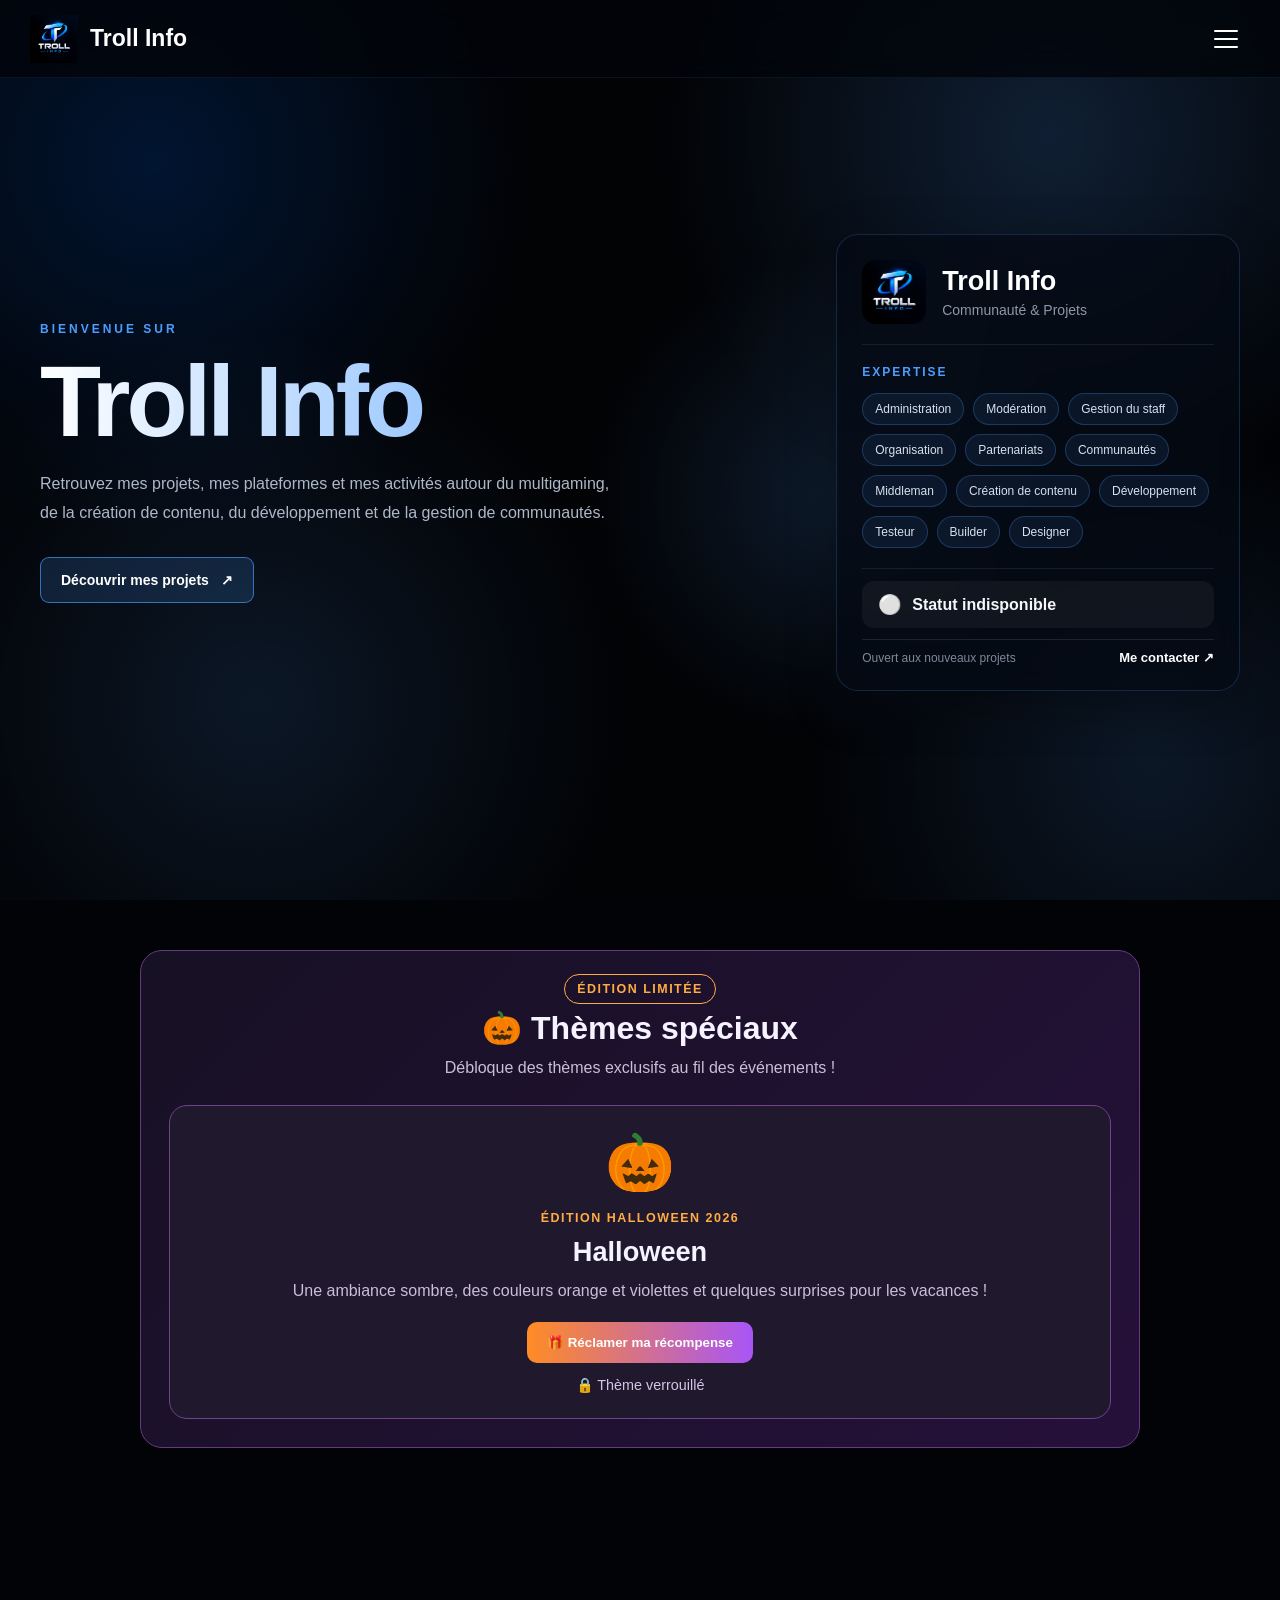
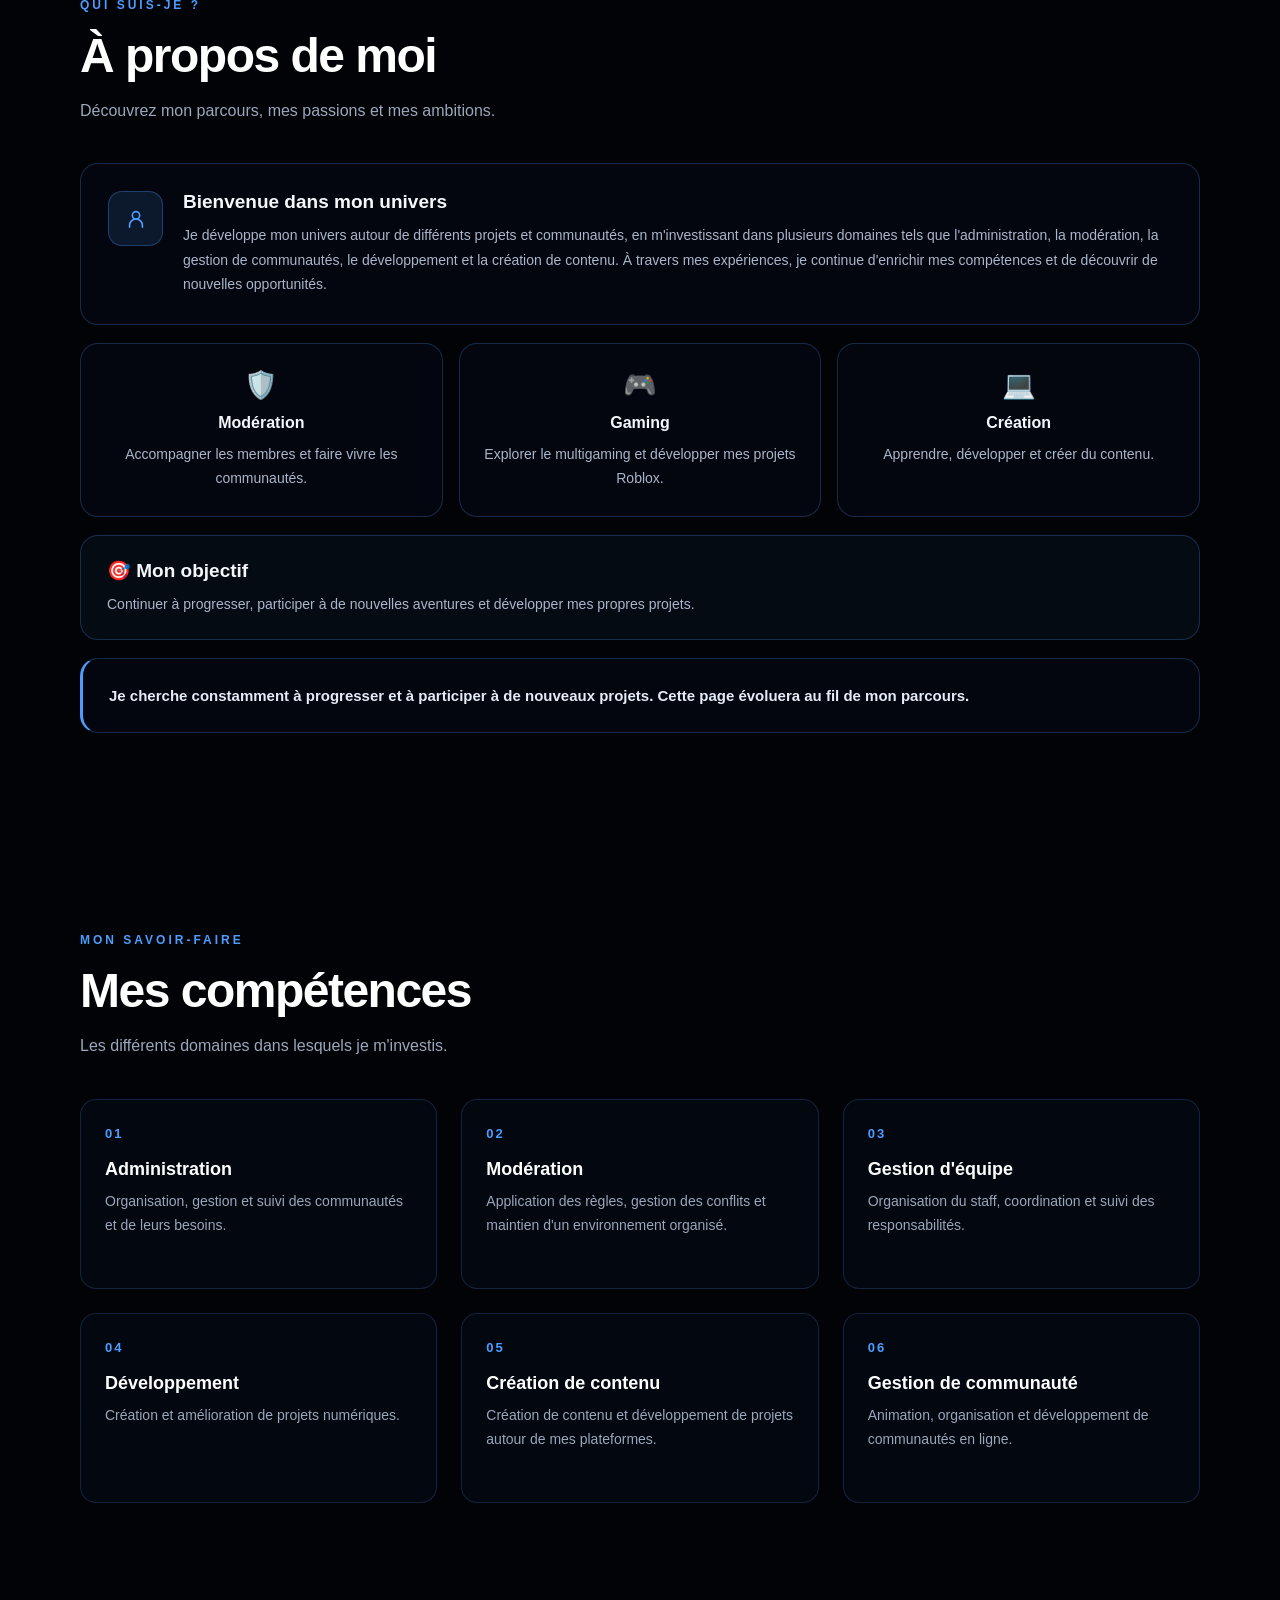
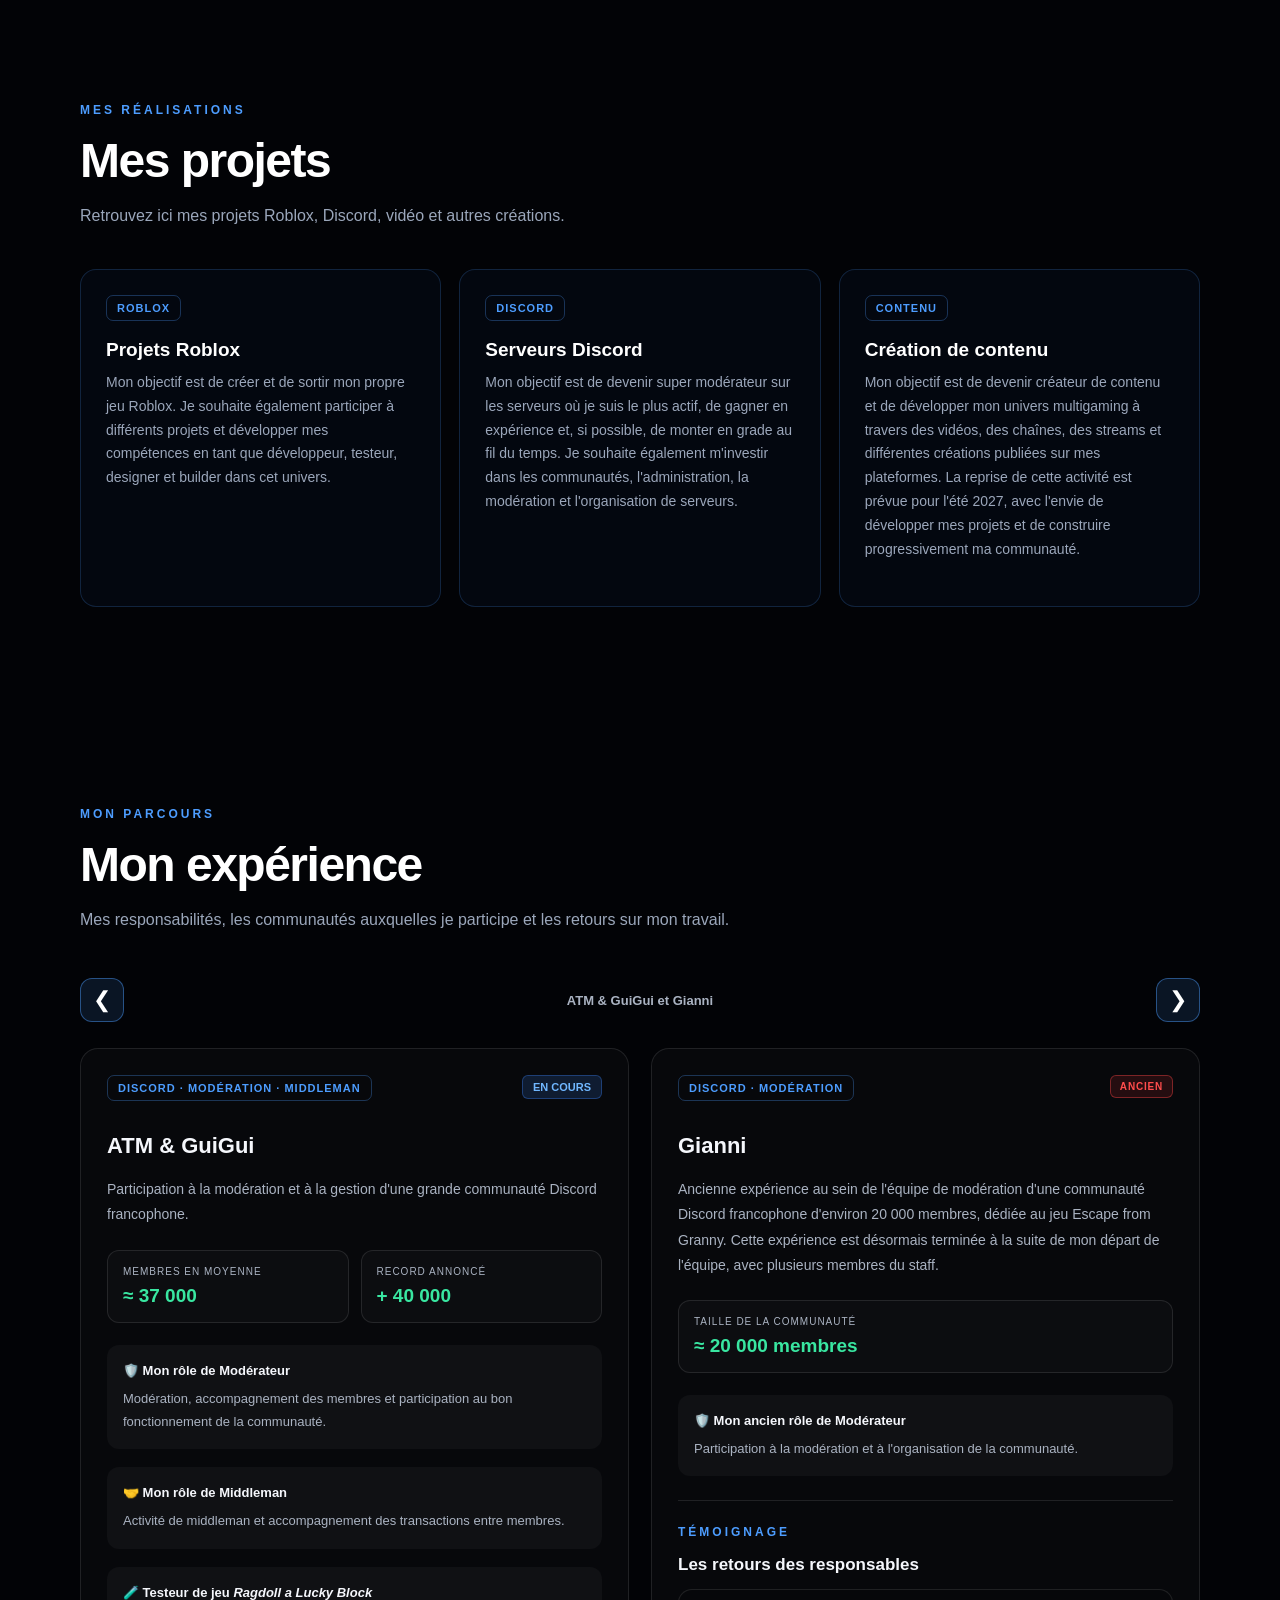
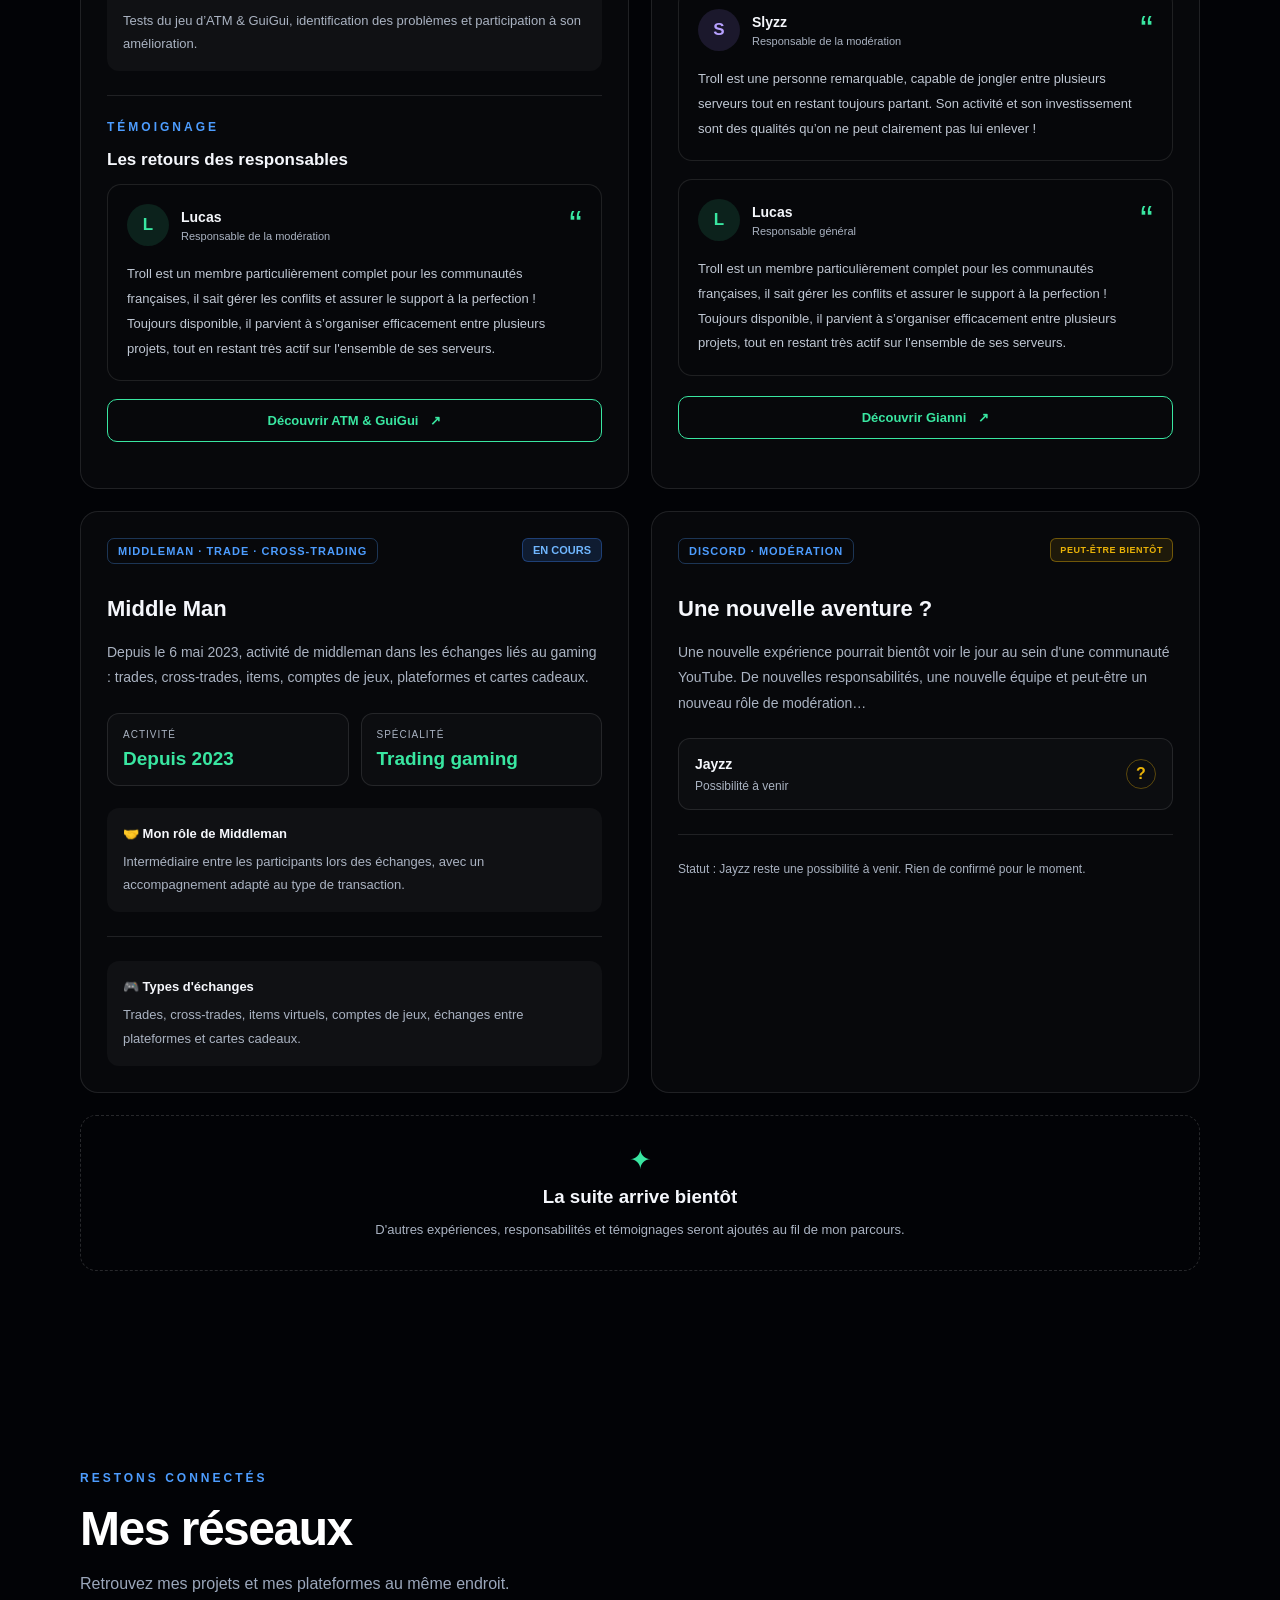
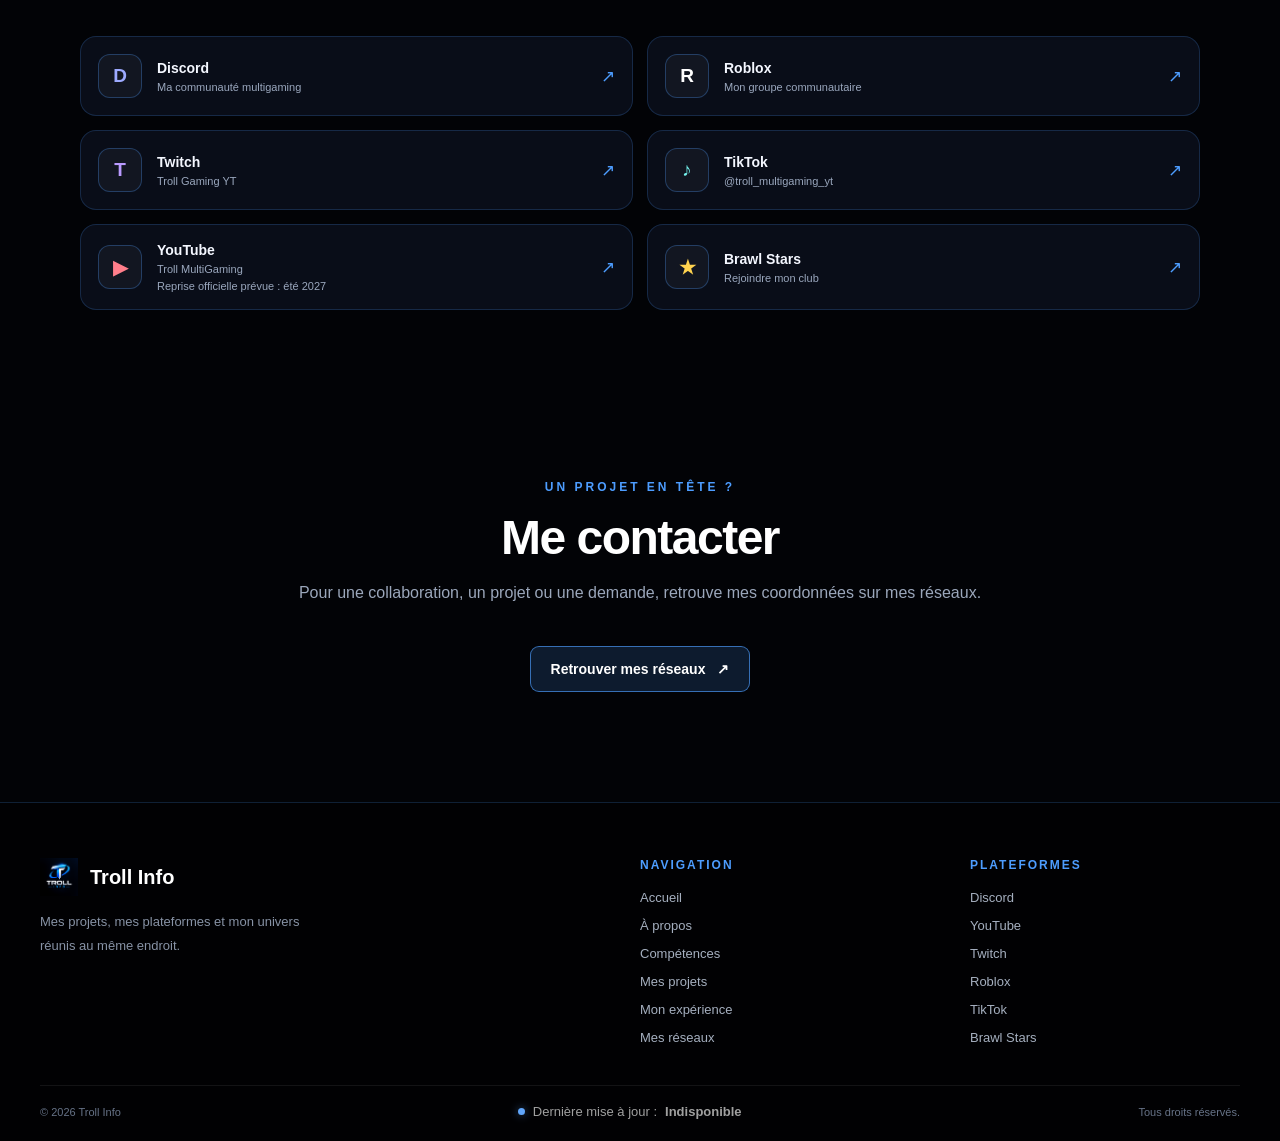
==== commit cc2c1786: "Add files via upload" ====
--- a/index.html
+++ b/index.html
@@ -131,6 +131,12 @@
 
                     <div class="separator"></div>
 
+                    <!-- STATUT DISCORD EN DIRECT -->
+                    <div class="discord-presence" id="discord-presence" aria-live="polite">
+                        <span id="discord-status-icon" aria-hidden="true">⚪</span>
+                        <span id="discord-status-text">Chargement du statut Discord...</span>
+                    </div>
+
                     <div class="profile-bottom">
                         <span>Ouvert aux nouveaux projets</span>
                         <a href="#contact">Me contacter ↗</a>
@@ -169,32 +175,63 @@
             </article>
         </section>
 
-        <!-- À PROPOS -->
+        <!-- À PROPOS — VERSION V4 -->
         <section class="section content-section" id="apropos">
             <div class="section-heading">
                 <p class="eyebrow">QUI SUIS-JE ?</p>
                 <h2>À propos de moi</h2>
-
-                <p>
-                    Découvrez mon univers, mes activités et les domaines
-                    dans lesquels je m'investis.
-                </p>
-            </div>
-
-            <div class="about-card">
-                <div class="about-icon">TI</div>
-
-                <div>
-                    <h3>Un univers, plusieurs projets</h3>
-
-                    <p>
-                        Je développe mon activité autour de différents projets
-                        et communautés. Entre administration, modération,
-                        développement et création de contenu, je cherche
-                        constamment à progresser et à participer à de nouveaux
-                        projets. Cette page évoluera au fil de mon parcours.
+                <p>Découvrez mon parcours, mes passions et mes ambitions.</p>
+            </div>
+
+            <div class="about-v4">
+                <article class="about-v4-intro">
+                    <div class="about-icon">
+                        <svg xmlns="http://www.w3.org/2000/svg" width="22" height="22" viewBox="0 0 24 24" fill="none"
+                            stroke="currentColor" stroke-width="1.8" stroke-linecap="round" stroke-linejoin="round"
+                            aria-label="Profil">
+                            <circle cx="12" cy="8" r="4"></circle>
+                            <path d="M5 21v-2a7 7 0 0 1 14 0v2"></path>
+                        </svg>
+                    </div>
+                    <div>
+                        <h3>Bienvenue dans mon univers</h3>
+                        <p>Je développe mon univers autour de différents projets et communautés, en m'investissant dans
+                            plusieurs domaines tels que l'administration, la modération, la gestion de communautés, le
+                            développement et la création de contenu.
+
+                            À travers mes expériences, je continue d'enrichir mes compétences et de découvrir de
+                            nouvelles opportunités.</p>
+                    </div>
+                </article>
+
+                <div class="about-v4-grid" aria-label="Mes domaines d'activité">
+                    <article class="about-v4-mini">
+                        <span class="about-v4-mini-icon" aria-hidden="true">🛡️</span>
+                        <h3>Modération</h3>
+                        <p>Accompagner les membres et faire vivre les communautés.</p>
+                    </article>
+                    <article class="about-v4-mini">
+                        <span class="about-v4-mini-icon" aria-hidden="true">🎮</span>
+                        <h3>Gaming</h3>
+                        <p>Explorer le multigaming et développer mes projets Roblox.</p>
+                    </article>
+                    <article class="about-v4-mini">
+                        <span class="about-v4-mini-icon" aria-hidden="true">💻</span>
+                        <h3>Création</h3>
+                        <p>Apprendre, développer et créer du contenu.</p>
+                    </article>
+                </div>
+
+                <div class="about-v4-goal">
+                    <h3><span aria-hidden="true">🎯</span> Mon objectif</h3>
+                    <p>Continuer à progresser, participer à de nouvelles aventures et développer mes propres projets.
                     </p>
                 </div>
+
+                <blockquote class="about-v4-quote">
+                    Je cherche constamment à progresser et à participer à de nouveaux projets.
+                    Cette page évoluera au fil de mon parcours.
+                </blockquote>
             </div>
         </section>
 
@@ -345,292 +382,344 @@
                 </p>
             </div>
 
-            <div class="experience-list">
-
-                <!-- ATM & GUIGUI -->
-                <article class="experience-card">
-
-                    <div class="experience-card-header">
-                        <div>
-                            <span class="project-tag">
-                                DISCORD · MODÉRATION · MIDDLEMAN
-                            </span>
-                            <h3>ATM &amp; GuiGui</h3>
+            <div class="experience-list is-carousel">
+                <!-- CARROUSEL : 3 EXPÉRIENCES, 2 VISIBLES -->
+                <div class="experience-carousel" aria-label="Expériences principales">
+                    <div class="experience-carousel-controls">
+                        <button class="experience-carousel-arrow" id="experience-prev" type="button"
+                            aria-label="Afficher les expériences précédentes"
+                            aria-controls="experience-carousel-grid">&#10094;</button>
+                        <span class="experience-carousel-title" id="experience-carousel-status" role="status"
+                            aria-live="polite">ATM &amp; GuiGui et Gianni</span>
+                        <button class="experience-carousel-arrow" id="experience-next" type="button"
+                            aria-label="Afficher les expériences suivantes"
+                            aria-controls="experience-carousel-grid">&#10095;</button>
+                    </div>
+                    <div class="experience-carousel-grid" id="experience-carousel-grid">
+                        <!-- ATM & GUIGUI -->
+                        <article class="experience-card">
+
+                            <div class="experience-card-header">
+                                <div>
+                                    <span class="project-tag">
+                                        DISCORD · MODÉRATION · MIDDLEMAN
+                                    </span>
+                                    <h3>ATM &amp; GuiGui</h3>
+                                </div>
+                                <span class="experience-current-tag">EN COURS</span>
+
+                            </div>
+
+                            <p class="experience-description">
+                                Participation à la modération et à la gestion
+                                d'une grande communauté Discord francophone.
+                            </p>
+
+                            <div class="experience-stats">
+                                <div class="experience-stat">
+                                    <span>MEMBRES EN MOYENNE</span>
+                                    <strong>≈ 37 000</strong>
+                                </div>
+
+                                <div class="experience-stat">
+                                    <span>RECORD ANNONCÉ</span>
+                                    <strong>+ 40 000</strong>
+                                </div>
+                            </div>
+
+                            <div class="experience-role">
+                                <strong>🛡️ Mon rôle de Modérateur</strong>
+                                <p>
+                                    Modération, accompagnement des membres et
+                                    participation au bon fonctionnement de la communauté.
+                                </p>
+                            </div>
+                            <br>
+                            <div class="experience-role">
+                                <strong>🤝 Mon rôle de Middleman</strong>
+                                <p>
+                                    Activité de middleman et accompagnement des
+                                    transactions entre membres.
+                                </p>
+                            </div>
+                            <br>
+                            <div class="experience-role">
+                                <strong>🧪 Testeur de jeu <i>Ragdoll a Lucky Block</i></strong>
+                                <p>
+                                    Tests du jeu d’ATM &amp; GuiGui, identification des problèmes
+                                    et participation à son amélioration.
+                                </p>
+                            </div>
+
+                            <div class="experience-divider"></div>
+
+                            <div class="experience-reviews">
+                                <p class="eyebrow">TÉMOIGNAGE</p>
+                                <h4>Les retours des responsables</h4>
+
+                                <article class="review-card">
+                                    <div class="review-header">
+                                        <div class="review-avatar">L</div>
+
+                                        <div class="review-author">
+                                            <strong>Lucas</strong>
+                                            <span>Responsable de la modération</span>
+                                        </div>
+
+                                        <span class="review-quote-mark">“</span>
+                                    </div>
+
+                                    <blockquote>
+                                        Troll est un membre particulièrement
+                                        complet pour les communautés françaises,
+                                        il sait gérer les conflits et assurer
+                                        le support à la perfection ! Toujours
+                                        disponible, il parvient à s’organiser
+                                        efficacement entre plusieurs projets,
+                                        tout en restant très actif sur l'ensemble
+                                        de ses serveurs.
+                                    </blockquote>
+                                </article>
+                                <br>
+
+                                <a class="experience-button" href="https://discord.gg/wumH6u4pjp" target="_blank"
+                                    rel="noopener noreferrer">
+                                    Découvrir ATM &amp; GuiGui <span>↗</span>
+                                </a>
+                            </div>
+                        </article>
+
+                        <!-- GIANNI -->
+                        <article class="experience-card">
+
+
+
+                            <div class="experience-card-header gianni-card-header">
+                                <div>
+                                    <span class="project-tag">DISCORD · MODÉRATION</span>
+                                    <h3>Gianni</h3>
+                                </div>
+                                <span class="experience-old-tag">ANCIEN</span>
+                            </div>
+
+
+
+                            <p class="experience-description">
+                                Ancienne expérience au sein de l'équipe de modération
+                                d'une communauté
+                                Discord francophone d'environ 20 000 membres,
+                                dédiée au jeu Escape from Granny.
+                                Cette expérience est désormais terminée
+                                à la suite de mon départ de l'équipe,
+                                avec plusieurs membres du staff.
+                            </p>
+
+                            <div class="experience-stats">
+                                <div class="experience-stat">
+                                    <span>TAILLE DE LA COMMUNAUTÉ</span>
+                                    <strong>≈ 20 000 membres</strong>
+                                </div>
+                            </div>
+
+                            <div class="experience-role">
+                                <strong>🛡️ Mon ancien rôle de Modérateur</strong>
+                                <p>
+                                    Participation à la modération et à
+                                    l'organisation de la communauté.
+                                </p>
+                            </div>
+
+                            <div class="experience-divider"></div>
+
+                            <div class="experience-reviews">
+                                <p class="eyebrow">TÉMOIGNAGE</p>
+                                <h4>Les retours des responsables</h4>
+
+                                <!-- AVIS DE SLYZZ POUR GIANNI -->
+                                <article class="review-card">
+                                    <div class="review-header">
+                                        <div class="review-avatar review-avatar-slyzz">S</div>
+
+                                        <div class="review-author">
+                                            <strong>Slyzz</strong>
+                                            <span>Responsable de la modération</span>
+                                        </div>
+
+                                        <span class="review-quote-mark">“</span>
+                                    </div>
+
+                                    <blockquote>
+                                        Troll est une personne remarquable,
+                                        capable de jongler entre plusieurs serveurs
+                                        tout en restant toujours partant. Son activité
+                                        et son investissement sont des qualités qu’on
+                                        ne peut clairement pas lui enlever !
+                                    </blockquote>
+                                </article>
+                                <br>
+                                <!-- AVIS DE LUCAS POUR GIANNI -->
+                                <article class="review-card">
+                                    <div class="review-header">
+                                        <div class="review-avatar">L</div>
+
+                                        <div class="review-author">
+                                            <strong>Lucas</strong>
+                                            <span>Responsable général</span>
+                                        </div>
+
+                                        <span class="review-quote-mark">“</span>
+                                    </div>
+
+                                    <blockquote>
+                                        Troll est un membre particulièrement complet pour les communautés françaises, il
+                                        sait
+                                        gérer les conflits et assurer le support à la perfection ! Toujours disponible,
+                                        il
+                                        parvient à s’organiser efficacement entre plusieurs projets, tout en restant
+                                        très actif
+                                        sur l'ensemble de ses serveurs.
+                                    </blockquote>
+                                </article>
+                            </div>
+
+                            <a class="experience-button" href="https://discord.gg/sBfaNzYph8" target="_blank"
+                                rel="noopener noreferrer">
+                                Découvrir Gianni <span>↗</span>
+                            </a>
+
+                        </article>
+
+                        <!-- CIT -->
+                        <article class="experience-card">
+
+                            <div class="experience-card-header">
+                                <div>
+                                    <span class="project-tag">DISCORD · MODÉRATION</span>
+                                    <h3>Cit</h3>
+                                </div>
+                                <span class="experience-test-tag">EN TEST</span>
+                            </div>
+
+                            <p class="experience-description">
+                                Modérateur test au sein du serveur Discord communautaire
+                                du YouTubeur Cit. Une nouvelle expérience qui me permet
+                                de mettre à profit mes compétences en modération.
+                            </p>
+
+                            <div class="experience-stats">
+                                <div class="experience-stat">
+                                    <span>TAILLE DE LA COMMUNAUTÉ</span>
+                                    <strong>+ 10 000 membres</strong>
+                                </div>
+                            </div>
+
+                            <div class="experience-role">
+                                <strong>🛡️ Mon rôle de Modérateur test</strong>
+                                <p>
+                                    Participation à la modération, accompagnement des membres
+                                    et contribution au bon fonctionnement de la communauté.
+                                </p>
+                            </div>
+                            <br>
+
+                            <a class="experience-button" href="https://discord.gg/GrN8wdNDmC" target="_blank"
+                                rel="noopener noreferrer">
+                                Découvrir Cit <span>↗</span>
+                            </a>
+
+                        </article>
+
+                    </div>
+                </div>
+
+                <!-- DEUX CARTES FIXES EN DESSOUS -->
+                <div class="experience-bottom-grid">
+                    <!-- MIDDLE MAN -->
+                    <article class="experience-card">
+
+                        <div class="experience-card-header">
+                            <div>
+                                <span class="project-tag">
+                                    MIDDLEMAN · TRADE · CROSS-TRADING
+                                </span>
+                                <h3>Middle Man</h3>
+                            </div>
+                            <span class="experience-current-tag">EN COURS</span>
                         </div>
-                        <span class="experience-current-tag">EN COURS</span>
-
-                    </div>
-
-                    <p class="experience-description">
-                        Participation à la modération et à la gestion
-                        d'une grande communauté Discord francophone.
-                    </p>
-
-                    <div class="experience-stats">
-                        <div class="experience-stat">
-                            <span>MEMBRES EN MOYENNE</span>
-                            <strong>≈ 37 000</strong>
+
+                        <p class="experience-description">
+                            Depuis le 6 mai 2023, activité de middleman dans les échanges
+                            liés au gaming : trades, cross-trades, items, comptes de jeux,
+                            plateformes et cartes cadeaux.
+                        </p>
+
+                        <div class="experience-stats">
+                            <div class="experience-stat">
+                                <span>ACTIVITÉ</span>
+                                <strong>Depuis 2023</strong>
+                            </div>
+
+                            <div class="experience-stat">
+                                <span>SPÉCIALITÉ</span>
+                                <strong>Trading gaming</strong>
+                            </div>
                         </div>
 
-                        <div class="experience-stat">
-                            <span>RECORD ANNONCÉ</span>
-                            <strong>+ 40 000</strong>
+                        <div class="experience-role">
+                            <strong>🤝 Mon rôle de Middleman</strong>
+                            <p>
+                                Intermédiaire entre les participants lors des échanges,
+                                avec un accompagnement adapté au type de transaction.
+                            </p>
                         </div>
-                    </div>
-
-                    <div class="experience-role">
-                        <strong>🛡️ Mon rôle de Modérateur</strong>
-                        <p>
-                            Modération, accompagnement des membres et
-                            participation au bon fonctionnement de la communauté.
+
+                        <div class="experience-divider"></div>
+
+                        <div class="experience-role">
+                            <strong>🎮 Types d'échanges</strong>
+                            <p>
+                                Trades, cross-trades, items virtuels, comptes de jeux,
+                                échanges entre plateformes et cartes cadeaux.
+                            </p>
+                        </div>
+
+                    </article>
+
+                    <!-- FUTURE EXPERIENCE -->
+                    <article class="experience-card future-experience-card">
+                        <div class="experience-card-header">
+                            <div>
+                                <span class="project-tag">DISCORD · MODÉRATION</span>
+                                <h3>Une nouvelle aventure ?</h3>
+                            </div>
+                            <span class="future-status">PEUT-ÊTRE BIENTÔT</span>
+                        </div>
+
+                        <p class="experience-description">
+                            Une nouvelle expérience pourrait bientôt voir le jour au sein
+                            d'une communauté YouTube. De nouvelles responsabilités,
+                            une nouvelle équipe et peut-être un nouveau rôle de modération…
                         </p>
-                    </div>
-                    <br>
-                    <div class="experience-role">
-                        <strong>🤝 Mon rôle de Middleman</strong>
-                        <p>
-                            Activité de middleman et accompagnement des
-                            transactions entre membres.
+
+                        <div class="future-communities">
+                            <div class="future-community">
+                                <div>
+                                    <strong>Jayzz</strong>
+                                    <p>Possibilité à venir</p>
+                                </div>
+                                <span class="future-question">?</span>
+                            </div>
+                        </div>
+
+                        <div class="experience-divider"></div>
+
+                        <p class="future-note">
+                            Statut : Jayzz reste une possibilité à venir.
+                            Rien de confirmé pour le moment.
                         </p>
-                    </div>
-                    <br>
-                    <div class="experience-role">
-                        <strong>🧪 Testeur de jeu <i>Ragdoll a Lucky Block</i></strong>
-                        <p>
-                            Tests du jeu d’ATM &amp; GuiGui, identification des problèmes
-                            et participation à son amélioration.
-                        </p>
-                    </div>
-
-                    <div class="experience-divider"></div>
-
-                    <div class="experience-reviews">
-                        <p class="eyebrow">TÉMOIGNAGE</p>
-                        <h4>Les retours des responsables</h4>
-
-                        <article class="review-card">
-                            <div class="review-header">
-                                <div class="review-avatar">L</div>
-
-                                <div class="review-author">
-                                    <strong>Lucas</strong>
-                                    <span>Responsable de la modération</span>
-                                </div>
-
-                                <span class="review-quote-mark">“</span>
-                            </div>
-
-                            <blockquote>
-                                Troll est un membre particulièrement
-                                complet pour les communautés françaises,
-                                il sait gérer les conflits et assurer
-                                le support à la perfection ! Toujours
-                                disponible, il parvient à s’organiser
-                                efficacement entre plusieurs projets,
-                                tout en restant très actif sur l'ensemble
-                                de ses serveurs.
-                            </blockquote>
-                        </article>
-                        <br>
-
-                        <a class="experience-button" href="https://discord.gg/wumH6u4pjp" target="_blank"
-                            rel="noopener noreferrer">
-                            Découvrir ATM &amp; GuiGui <span>↗</span>
-                        </a>
-                    </div>
-                </article>
-
-                <!-- GIANNI -->
-                <article class="experience-card">
-
-
-
-                    <div class="experience-card-header gianni-card-header">
-                        <div>
-                            <span class="project-tag">DISCORD · MODÉRATION</span>
-                            <h3>Gianni</h3>
-                        </div>
-                        <span class="experience-old-tag">ANCIEN</span>
-                    </div>
-
-
-
-                    <p class="experience-description">
-                        Ancienne expérience au sein de l'équipe de modération
-                        d'une communauté
-                        Discord francophone d'environ 20 000 membres,
-                        dédiée au jeu Escape from Granny.
-                        Cette expérience est désormais terminée
-                        à la suite de mon départ de l'équipe,
-                        avec plusieurs membres du staff.
-                    </p>
-
-                    <div class="experience-stats">
-                        <div class="experience-stat">
-                            <span>TAILLE DE LA COMMUNAUTÉ</span>
-                            <strong>≈ 20 000 membres</strong>
-                        </div>
-                    </div>
-
-                    <div class="experience-role">
-                        <strong>🛡️ Mon ancien rôle de Modérateur</strong>
-                        <p>
-                            Participation à la modération et à
-                            l'organisation de la communauté.
-                        </p>
-                    </div>
-
-                    <div class="experience-divider"></div>
-
-                    <div class="experience-reviews">
-                        <p class="eyebrow">TÉMOIGNAGE</p>
-                        <h4>Les retours des responsables</h4>
-
-                        <!-- AVIS DE SLYZZ POUR GIANNI -->
-                        <article class="review-card">
-                            <div class="review-header">
-                                <div class="review-avatar review-avatar-slyzz">S</div>
-
-                                <div class="review-author">
-                                    <strong>Slyzz</strong>
-                                    <span>Responsable de la modération</span>
-                                </div>
-
-                                <span class="review-quote-mark">“</span>
-                            </div>
-
-                            <blockquote>
-                                Troll est une personne remarquable,
-                                capable de jongler entre plusieurs serveurs
-                                tout en restant toujours partant. Son activité
-                                et son investissement sont des qualités qu’on
-                                ne peut clairement pas lui enlever !
-                            </blockquote>
-                        </article>
-                        <br>
-                        <!-- AVIS DE LUCAS POUR GIANNI -->
-                        <article class="review-card">
-                            <div class="review-header">
-                                <div class="review-avatar">L</div>
-
-                                <div class="review-author">
-                                    <strong>Lucas</strong>
-                                    <span>Responsable général</span>
-                                </div>
-
-                                <span class="review-quote-mark">“</span>
-                            </div>
-
-                            <blockquote>
-                                Troll est un membre particulièrement complet pour les communautés françaises, il sait
-                                gérer les conflits et assurer le support à la perfection ! Toujours disponible, il
-                                parvient à s’organiser efficacement entre plusieurs projets, tout en restant très actif
-                                sur l'ensemble de ses serveurs.
-                            </blockquote>
-                        </article>
-                    </div>
-
-                    <a class="experience-button" href="https://discord.gg/sBfaNzYph8" target="_blank"
-                        rel="noopener noreferrer">
-                        Découvrir Gianni <span>↗</span>
-                    </a>
-
-                </article>
-
-                <!-- MIDDLE MAN -->
-                <article class="experience-card">
-
-                    <div class="experience-card-header">
-                        <div>
-                            <span class="project-tag">
-                                MIDDLEMAN · TRADE · CROSS-TRADING
-                            </span>
-                            <h3>Middle Man</h3>
-                        </div>
-                        <span class="experience-current-tag">EN COURS</span>
-                    </div>
-
-                    <p class="experience-description">
-                        Depuis le 6 mai 2023, activité de middleman dans les échanges
-                        liés au gaming : trades, cross-trades, items, comptes de jeux,
-                        plateformes et cartes cadeaux.
-                    </p>
-
-                    <div class="experience-stats">
-                        <div class="experience-stat">
-                            <span>ACTIVITÉ</span>
-                            <strong>Depuis 2023</strong>
-                        </div>
-
-                        <div class="experience-stat">
-                            <span>SPÉCIALITÉ</span>
-                            <strong>Trading gaming</strong>
-                        </div>
-                    </div>
-
-                    <div class="experience-role">
-                        <strong>🤝 Mon rôle de Middleman</strong>
-                        <p>
-                            Intermédiaire entre les participants lors des échanges,
-                            avec un accompagnement adapté au type de transaction.
-                        </p>
-                    </div>
-
-                    <div class="experience-divider"></div>
-
-                    <div class="experience-role">
-                        <strong>🎮 Types d'échanges</strong>
-                        <p>
-                            Trades, cross-trades, items virtuels, comptes de jeux,
-                            échanges entre plateformes et cartes cadeaux.
-                        </p>
-                    </div>
-
-                </article>
-
-
-
-
-                <!-- FUTURE EXPERIENCE -->
-                <article class="experience-card future-experience-card">
-                    <div class="experience-card-header">
-                        <div>
-                            <span class="project-tag">DISCORD · MODÉRATION</span>
-                            <h3>Une nouvelle aventure ?</h3>
-                        </div>
-                        <span class="future-status">PEUT-ÊTRE BIENTÔT</span>
-                    </div>
-
-                    <p class="experience-description">
-                        Une nouvelle expérience pourrait bientôt voir le jour au sein
-                        d'une communauté YouTube. De nouvelles responsabilités,
-                        une nouvelle équipe et peut-être un nouveau rôle de modération…
-                    </p>
-
-                    <div class="future-communities">
-                        <div class="future-community">
-                            <div>
-                                <strong>Jayzz</strong>
-                                <p>Possibilité à venir</p>
-                            </div>
-                            <span class="future-question">?</span>
-                        </div>
-
-                        <div class="future-community">
-                            <div>
-                                <strong>Cit</strong>
-                                <p>Possibilité à venir</p>
-                            </div>
-                            <span class="future-question">?</span>
-                        </div>
-                    </div>
-
-                    <div class="experience-divider"></div>
-
-                    <p class="future-note">
-                        Statut : rien de confirmé pour le moment.
-                    </p>
-                </article>
+                    </article>
+
+                </div>
 
                 <!-- EXPÉRIENCES À VENIR -->
                 <div class="experience-upcoming">
@@ -817,6 +906,55 @@
         </div>
     </footer>
 
+
+    <script>
+        // CARROUSEL DES EXPÉRIENCES : deux cartes visibles sur trois.
+        (() => {
+            const grid = document.getElementById("experience-carousel-grid");
+            const prev = document.getElementById("experience-prev");
+            const next = document.getElementById("experience-next");
+            const status = document.getElementById("experience-carousel-status");
+            if (!grid || !prev || !next || !status) return;
+
+            const cards = Array.from(grid.children).filter(card => card.classList.contains("experience-card"));
+            const names = cards.map(card => card.querySelector("h3")?.textContent.trim() || "Expérience");
+            let start = 0;
+
+            function render() {
+                const first = start;
+                const second = (start + 1) % cards.length;
+
+                cards.forEach((card, index) => {
+                    const visible = index === first || index === second;
+
+                    card.classList.toggle("is-hidden", !visible);
+                    card.hidden = !visible;
+                    card.setAttribute("aria-hidden", String(!visible));
+
+                    if (visible) {
+                        card.style.order = index === first ? "0" : "1";
+                    } else {
+                        card.style.order = "2";
+                    }
+                });
+
+                status.textContent = `${names[first]} et ${names[second]}`;
+            }
+
+            prev.addEventListener("click", () => {
+                start = (start - 1 + cards.length) % cards.length;
+                render();
+            });
+
+            next.addEventListener("click", () => {
+                start = (start + 1) % cards.length;
+                render();
+            });
+
+            render();
+        })();
+    </script>
+
     <script>
         // MENU HAMBURGER
         const menuButton = document.querySelector(".menu-button");
@@ -882,8 +1020,6 @@
         }
     </script>
 
-
-
     <script>
         document.addEventListener("DOMContentLoaded", function () {
             // Récompense et thème Halloween
@@ -975,20 +1111,21 @@
             updateButton();
         });
     </script>
+
     <script>
-
-
+        // DATE AUTOMATIQUE DU DERNIER COMMIT GITHUB
         async function updateSiteDate() {
             const dateElement = document.getElementById("last-site-update");
             if (!dateElement) return;
 
             try {
                 const response = await fetch(
-                    "https://api.github.com/repos/troll-ytb/troll-info/pages/builds/latest",
+                    "https://api.github.com/repos/troll-ytb/troll-info/commits?per_page=1",
                     {
                         headers: {
                             Accept: "application/vnd.github+json"
-                        }
+                        },
+                        cache: "no-store"
                     }
                 );
 
@@ -996,33 +1133,89 @@
                     throw new Error(`GitHub API : ${response.status}`);
                 }
 
-                const build = await response.json();
-
-                if (build.status !== "built" || !build.updated_at) {
-                    throw new Error("Le dernier build n'est pas terminé.");
+                const commits = await response.json();
+
+                if (!Array.isArray(commits) || !commits.length) {
+                    throw new Error("Aucun commit trouvé.");
                 }
 
-                const date = new Date(build.updated_at);
+                const dateString = commits[0].commit?.committer?.date;
+
+                if (!dateString) {
+                    throw new Error("Date du commit introuvable.");
+                }
+
+                const date = new Date(dateString);
+
+                if (Number.isNaN(date.getTime())) {
+                    throw new Error("Date GitHub invalide.");
+                }
 
                 dateElement.dateTime = date.toISOString();
+
                 dateElement.textContent = date.toLocaleDateString("fr-FR", {
                     day: "numeric",
                     month: "long",
                     year: "numeric",
                     timeZone: "Europe/Paris"
                 });
+
             } catch (error) {
                 dateElement.textContent = "Indisponible";
-                console.error("Erreur de date GitHub Pages :", error);
+                console.error("Erreur de date GitHub :", error);
             }
         }
 
         updateSiteDate();
-
-
     </script>
 
 
+    <script>
+        // STATUT DISCORD VIA LANYARD (actualisation toutes les 30 secondes)
+        (() => {
+            // Remplace cette valeur par ton identifiant numérique Discord.
+            const discordUserId = "1389552416021680189";
+            const icon = document.getElementById("discord-status-icon");
+            const label = document.getElementById("discord-status-text");
+            if (!icon || !label) return;
+
+            const statuses = {
+                online: ["🟢", "En ligne"],
+                idle: ["🌙", "Inactif"],
+                dnd: ["⛔", "Ne pas déranger"],
+                offline: ["⚫", "Hors ligne"]
+            };
+
+            async function updateDiscordStatus() {
+                if (!/^\d{17,20}$/.test(discordUserId)) {
+                    icon.textContent = "⚪";
+                    label.textContent = "Identifiant Discord à configurer";
+                    return;
+                }
+                try {
+                    const response = await fetch(
+                        `https://api.lanyard.rest/v1/users/${discordUserId}`,
+                        {cache: "no-store"}
+                    );
+                    if (!response.ok) throw new Error(`Lanyard : ${response.status}`);
+                    const result = await response.json();
+                    if (!result.success || !result.data) throw new Error("Présence indisponible");
+
+                    const [emoji, text] = statuses[result.data.discord_status] || statuses.offline;
+                    icon.textContent = emoji;
+                    label.textContent = text;
+                } catch (error) {
+                    icon.textContent = "⚪";
+                    label.textContent = "Statut indisponible";
+                    console.error("Erreur du statut Discord :", error);
+                }
+            }
+
+            updateDiscordStatus();
+            setInterval(updateDiscordStatus, 30000);
+        })();
+    </script>
+
 </body>
 
 </html>
--- a/troll info.css
+++ b/troll info.css
@@ -1,1338 +1,2204 @@
 /* =========================
+
    BASE
+
 ========================= */
 
 * {
+
     margin: 0;
+
     padding: 0;
+
     box-sizing: border-box;
+
 }
 
 html {
+
     scroll-behavior: smooth;
+
     scroll-padding-top: 100px;
+
 }
 
 html,
+
 body {
+
     width: 100%;
+
     min-height: 100%;
+
 }
 
 body {
+
     min-height: 100vh;
+
     display: flex;
+
     flex-direction: column;
+
     background: #020306;
+
     color: #f5f7fc;
+
     font-family: Arial, Helvetica, sans-serif;
+
     overflow-x: hidden;
+
 }
 
 main {
+
     flex: 1;
+
     position: relative;
+
 }
 
 /* =========================
+
    COULEURS DES THÈMES
+
 ========================= */
 
 :root {
+
     --theme-accent: #4d9dff;
+
     --theme-accent-rgb: 77, 157, 255;
+
     --theme-glow: rgba(0, 55, 130, 0.42);
+
 }
 
 body[data-theme="rose"] {
+
     --theme-accent: #ff65bd;
+
     --theme-accent-rgb: 255, 101, 189;
+
     --theme-glow: rgba(150, 20, 100, 0.38);
+
 }
 
 body[data-theme="vert"] {
+
     --theme-accent: #42dc91;
+
     --theme-accent-rgb: 66, 220, 145;
+
     --theme-glow: rgba(0, 110, 65, 0.38);
+
 }
 
 body[data-theme="violet"] {
+
     --theme-accent: #b18aff;
+
     --theme-accent-rgb: 177, 138, 255;
+
     --theme-glow: rgba(90, 35, 160, 0.40);
-}
-
+
+}
 
 /* =========================
+
    FOND ANIMÉ
+
 ========================= */
 
 body::before {
+
     content: "";
+
     position: fixed;
+
     inset: 0;
+
     pointer-events: none;
+
     background:
+
         radial-gradient(circle at 12% 18%, var(--theme-glow), transparent 28%),
+
         radial-gradient(circle at 82% 15%, rgba(var(--theme-accent-rgb), 0.22), transparent 30%),
+
         radial-gradient(circle at 65% 55%, rgba(var(--theme-accent-rgb), 0.18), transparent 25%),
+
         radial-gradient(circle at 20% 78%, rgba(var(--theme-accent-rgb), 0.16), transparent 30%),
+
         radial-gradient(circle at 90% 85%, rgba(var(--theme-accent-rgb), 0.16), transparent 25%),
+
         #020306;
+
     z-index: -2;
+
 }
 
 body::after {
+
     content: "";
+
     position: fixed;
+
     inset: 0;
+
     pointer-events: none;
+
     background: rgba(0, 0, 0, 0.16);
+
     z-index: -1;
+
 }
 
 /* =========================
+
    EN-TÊTE
+
 ========================= */
 
 .header {
+
     position: fixed;
+
     top: 0;
+
     left: 0;
+
     width: 100%;
+
     min-height: 78px;
+
     padding: 10px 30px;
+
     display: flex;
+
     align-items: center;
+
     justify-content: space-between;
+
     background: rgba(2, 4, 10, 0.76);
+
     border-bottom: 1px solid rgba(100, 150, 220, 0.10);
+
     backdrop-filter: blur(14px);
+
     z-index: 100;
+
 }
 
 .brand,
+
 .footer-logo {
+
     display: inline-flex;
+
     align-items: center;
+
     gap: 12px;
+
     color: white;
+
     text-decoration: none;
+
     font-weight: 700;
+
 }
 
 .brand {
+
     font-size: 23px;
+
 }
 
 .brand img {
+
     width: 48px;
+
     height: 48px;
+
     object-fit: contain;
+
 }
 
 /* =========================
+
    BOUTON DU MENU
+
 ========================= */
 
 .menu-button {
+
     width: 48px;
+
     height: 48px;
+
     display: flex;
+
     flex-direction: column;
+
     align-items: center;
+
     justify-content: center;
+
     gap: 6px;
+
     background: transparent;
+
     border: 1px solid transparent;
+
     border-radius: 12px;
+
     cursor: pointer;
+
     transition: background 0.25s ease, border-color 0.25s ease;
+
 }
 
 .menu-button span {
+
     width: 24px;
+
     height: 2px;
+
     display: block;
+
     border-radius: 5px;
+
     background: white;
+
     transition: background 0.25s ease, transform 0.25s ease;
+
 }
 
 .menu-button:hover,
+
 .menu-button[aria-expanded="true"] {
+
     background: rgba(var(--theme-accent-rgb), 0.12);
+
     border-color: rgba(var(--theme-accent-rgb), 0.65);
+
 }
 
 .menu-button:hover span {
+
     background: var(--theme-accent);
+
 }
 
 /* =========================
+
    NAVIGATION
+
 ========================= */
 
 .navigation {
+
     position: absolute;
+
     top: calc(100% + 10px);
+
     right: 30px;
+
     width: min(280px, calc(100vw - 40px));
+
     padding: 12px;
+
     display: flex;
+
     flex-direction: column;
+
     gap: 5px;
+
     background: rgba(5, 10, 22, 0.97);
+
     border: 1px solid rgba(var(--theme-accent-rgb), 0.3);
+
     border-radius: 16px;
+
     box-shadow: 0 18px 50px rgba(0, 0, 0, 0.4);
+
     backdrop-filter: blur(18px);
+
     opacity: 0;
+
     visibility: hidden;
+
     transform: translateY(-8px);
+
     transition:
+
         opacity 0.2s ease,
+
         transform 0.2s ease,
+
         visibility 0.2s ease;
+
 }
 
 .navigation.is-open {
+
     opacity: 1;
+
     visibility: visible;
+
     transform: translateY(0);
+
 }
 
 .navigation a {
+
     padding: 12px 14px;
+
     color: #c5cede;
+
     text-decoration: none;
+
     font-size: 14px;
+
     font-weight: 600;
+
     border: 1px solid transparent;
+
     border-radius: 9px;
+
     transition:
+
         color 0.2s ease,
+
         background 0.2s ease,
+
         border-color 0.2s ease;
+
 }
 
 .navigation a:hover {
+
     color: white;
+
     background: rgba(var(--theme-accent-rgb), 0.14);
+
     border-color: rgba(var(--theme-accent-rgb), 0.3);
+
 }
 
 /* =========================
+
    SÉLECTEUR DE THÈME
+
 ========================= */
 
 .theme-picker {
+
     display: flex;
+
     align-items: center;
+
     justify-content: space-between;
+
     gap: 10px;
+
     padding: 10px 12px;
+
     color: #c5cede;
+
     font-size: 13px;
+
     font-weight: 600;
+
 }
 
 .theme-picker select {
+
     max-width: 145px;
+
     padding: 8px 10px;
+
     color: white;
+
     background: #080d19;
+
     border: 1px solid rgba(var(--theme-accent-rgb), 0.6);
+
     border-radius: 9px;
+
     cursor: pointer;
+
 }
 
 .theme-picker select:focus-visible {
+
     outline: 2px solid var(--theme-accent);
+
     outline-offset: 3px;
+
 }
 
 .theme-picker option {
+
     color: white;
+
     background: #080d19;
+
 }
 
 /* =========================
+
    ÉLÉMENTS COMMUNS
+
 ========================= */
 
 .section {
+
     width: 100%;
+
 }
 
 .eyebrow {
+
     margin-bottom: 16px;
+
     color: var(--theme-accent);
+
     font-size: 12px;
+
     font-weight: 800;
+
     letter-spacing: 3px;
+
 }
 
 .section-heading {
+
     max-width: 760px;
+
     margin-bottom: 38px;
+
 }
 
 .section-heading h2 {
+
     margin-bottom: 14px;
+
     color: white;
+
     font-size: clamp(32px, 5vw, 48px);
+
     font-weight: 800;
+
     letter-spacing: -1.5px;
+
 }
 
 .section-heading>p:last-child {
+
     color: #9ba7bb;
+
     font-size: 16px;
+
     line-height: 1.8;
+
 }
 
 /* =========================
+
    ACCUEIL
+
 ========================= */
 
 .home {
+
     min-height: 100vh;
+
     padding: 125px 40px 100px;
+
     display: flex;
+
     align-items: center;
+
     justify-content: center;
+
 }
 
 .home-layout {
+
     width: 100%;
+
     max-width: 1200px;
+
     margin: 0 auto;
+
     display: grid;
+
     grid-template-columns: minmax(0, 1.4fr) minmax(330px, 0.8fr);
+
     align-items: center;
+
     gap: clamp(40px, 7vw, 100px);
+
 }
 
 .home-content {
+
     max-width: 720px;
+
 }
 
 .home-content h1 {
+
     margin-bottom: 20px;
+
     font-size: clamp(60px, 8vw, 100px);
+
     font-weight: 900;
+
     line-height: 0.98;
+
     letter-spacing: -4px;
+
     background: linear-gradient(90deg, #ffffff, var(--theme-accent));
+
     -webkit-background-clip: text;
+
     background-clip: text;
+
     -webkit-text-fill-color: transparent;
+
 }
 
 .home-text {
+
     max-width: 600px;
+
     margin-bottom: 30px;
+
     color: #aeb8c9;
+
     font-size: 16px;
+
     line-height: 1.8;
+
 }
 
 /* =========================
+
    BOUTON PRINCIPAL
+
 ========================= */
 
 .primary-button {
+
     min-height: 46px;
+
     width: fit-content;
+
     padding: 13px 20px;
+
     display: inline-flex;
+
     align-items: center;
+
     justify-content: center;
+
     gap: 12px;
+
     border: 1px solid rgba(var(--theme-accent-rgb), 0.65);
+
     border-radius: 9px;
+
     background: rgba(var(--theme-accent-rgb), 0.16);
+
     color: white;
+
     text-decoration: none;
+
     font-size: 14px;
+
     font-weight: 700;
+
     transition:
+
         background 0.25s ease,
+
         border-color 0.25s ease,
+
         transform 0.25s ease,
+
         box-shadow 0.25s ease;
+
 }
 
 .primary-button:hover {
+
     background: var(--theme-accent);
+
     border-color: var(--theme-accent);
+
     transform: translateY(-3px);
+
     box-shadow: 0 8px 28px rgba(var(--theme-accent-rgb), 0.28);
+
 }
 
 /* =========================
+
    CARTE DE PROFIL
+
 ========================= */
 
 .profile-card {
+
     width: 100%;
+
     max-width: 430px;
+
     justify-self: end;
+
     padding: 25px;
+
     border: 1px solid rgba(var(--theme-accent-rgb), 0.2);
+
     border-radius: 22px;
+
     background: rgba(5, 10, 20, 0.72);
+
     backdrop-filter: blur(12px);
+
     box-shadow: 0 15px 50px rgba(0, 0, 0, 0.25);
+
 }
 
 .profile-top {
+
     display: flex;
+
     align-items: center;
+
     gap: 16px;
+
 }
 
 .profile-top img {
+
     width: 64px;
+
     height: 64px;
+
     object-fit: contain;
+
     border-radius: 14px;
+
 }
 
 .profile-top h2 {
+
     margin-bottom: 5px;
+
     color: white;
+
     font-size: 27px;
+
     font-weight: 800;
+
 }
 
 .profile-top p {
+
     color: #8d98aa;
+
     font-size: 14px;
+
 }
 
 .separator {
+
     width: 100%;
+
     height: 1px;
+
     margin: 20px 0;
+
     background: rgba(255, 255, 255, 0.08);
+
 }
 
 .profile-section h3 {
+
     margin-bottom: 14px;
+
     color: var(--theme-accent);
+
     font-size: 12px;
+
     letter-spacing: 2px;
+
 }
 
 .expertise-list {
+
     display: flex;
+
     flex-wrap: wrap;
+
     gap: 9px;
+
 }
 
 .expertise-list span {
+
     padding: 8px 12px;
+
     border: 1px solid rgba(var(--theme-accent-rgb), 0.25);
+
     border-radius: 50px;
+
     background: rgba(20, 40, 70, 0.45);
+
     color: #d8e0ed;
+
     font-size: 12px;
+
     transition:
+
         border-color 0.2s ease,
+
         background 0.2s ease,
+
         transform 0.2s ease;
+
 }
 
 .expertise-list span:hover {
+
     border-color: var(--theme-accent);
+
     background: rgba(var(--theme-accent-rgb), 0.2);
+
     transform: translateY(-2px);
+
 }
 
 .profile-bottom {
+
     display: flex;
+
     align-items: center;
+
     justify-content: space-between;
+
     flex-wrap: wrap;
+
     gap: 12px;
+
 }
 
 .profile-bottom span {
+
     color: #7f8999;
+
     font-size: 12px;
+
 }
 
 .profile-bottom a {
+
     color: white;
+
     text-decoration: none;
+
     font-size: 13px;
+
     font-weight: 700;
+
     white-space: nowrap;
+
     transition: color 0.2s ease;
+
 }
 
 .profile-bottom a:hover {
+
     color: var(--theme-accent);
+
 }
 
 /* =========================
+
    SECTIONS DE CONTENU
+
 ========================= */
 
 .content-section {
+
     max-width: 1200px;
+
     margin: 0 auto;
+
     padding: 100px 40px;
+
 }
 
 /* À propos */
 
 .about-card {
+
     display: flex;
+
     align-items: flex-start;
+
     gap: 22px;
+
     padding: 28px;
+
     border: 1px solid rgba(var(--theme-accent-rgb), 0.2);
+
     border-radius: 18px;
+
     background: rgba(5, 10, 20, 0.55);
+
 }
 
 .about-icon {
+
     width: 55px;
+
     height: 55px;
+
     flex: 0 0 55px;
+
     display: grid;
+
     place-items: center;
+
     border: 1px solid rgba(var(--theme-accent-rgb), 0.3);
+
     border-radius: 14px;
+
     background: rgba(var(--theme-accent-rgb), 0.13);
+
     color: var(--theme-accent);
+
     font-weight: 900;
+
     font-size: 18px;
+
 }
 
 .about-card h3 {
+
     margin-bottom: 10px;
+
     font-size: 20px;
+
 }
 
 .about-card p {
+
     color: #a5b0c1;
+
     font-size: 15px;
+
     line-height: 1.8;
+
 }
 
 /* =========================
+
    COMPÉTENCES
+
 ========================= */
 
 .skills-grid {
+
     display: grid;
+
     grid-template-columns: repeat(3, minmax(0, 1fr));
+
     gap: 18px;
+
 }
 
 .skill-card {
+
     min-height: 190px;
+
     padding: 24px;
+
     border: 1px solid rgba(var(--theme-accent-rgb), 0.2);
+
     border-radius: 16px;
+
     background: rgba(5, 10, 20, 0.65);
+
     transition: transform 0.25s ease, border-color 0.25s ease;
+
 }
 
 .skill-card:hover {
+
     transform: translateY(-4px);
+
     border-color: rgba(var(--theme-accent-rgb), 0.58);
+
 }
 
 .skill-number {
+
     display: inline-block;
+
     margin-bottom: 18px;
+
     color: var(--theme-accent);
+
     font-size: 13px;
+
     font-weight: 800;
+
     letter-spacing: 2px;
+
 }
 
 .skill-card h3 {
+
     margin-bottom: 10px;
+
     color: white;
+
     font-size: 18px;
+
 }
 
 .skill-card p {
+
     color: #9ba7bb;
+
     font-size: 14px;
+
     line-height: 1.7;
+
 }
 
 /* =========================
+
    PROJETS
+
 ========================= */
 
 .projects-grid {
+
     display: grid;
+
     grid-template-columns: repeat(3, minmax(0, 1fr));
+
     gap: 18px;
+
 }
 
 .project-card {
+
     min-height: 220px;
+
     padding: 25px;
+
     border: 1px solid rgba(var(--theme-accent-rgb), 0.2);
+
     border-radius: 16px;
+
     background: rgba(5, 10, 20, 0.65);
+
     transition: transform 0.25s ease, border-color 0.25s ease;
+
 }
 
 .project-card:hover {
+
     transform: translateY(-4px);
+
     border-color: rgba(var(--theme-accent-rgb), 0.58);
+
 }
 
 .project-tag {
+
     display: inline-block;
+
     margin-bottom: 18px;
+
     padding: 6px 10px;
+
     border: 1px solid rgba(var(--theme-accent-rgb), 0.3);
+
     border-radius: 7px;
+
     color: var(--theme-accent);
+
     font-size: 11px;
+
     font-weight: 800;
+
     letter-spacing: 1px;
+
 }
 
 .project-card h3 {
+
     margin-bottom: 10px;
+
     color: white;
+
     font-size: 19px;
+
 }
 
 .project-card p {
+
     margin-bottom: 20px;
+
     color: #9ba7bb;
+
     font-size: 14px;
+
     line-height: 1.7;
+
 }
 
 .project-status {
+
     display: inline-block;
+
     color: #78859a;
+
     font-size: 12px;
+
 }
 
 /* =========================
+
    CARTES VIDES
+
 ========================= */
 
 .empty-card {
+
     padding: 38px 25px;
+
     text-align: center;
+
     border: 1px solid rgba(var(--theme-accent-rgb), 0.2);
+
     border-radius: 18px;
+
     background: rgba(5, 10, 20, 0.55);
+
 }
 
 .empty-icon {
+
     display: inline-block;
+
     margin-bottom: 18px;
+
     color: var(--theme-accent);
+
     font-size: 30px;
+
 }
 
 .empty-card h3 {
+
     margin-bottom: 12px;
+
     color: white;
+
     font-size: 20px;
+
 }
 
 .empty-card p {
+
     max-width: 600px;
+
     margin: 0 auto;
+
     color: #9ba7bb;
+
     font-size: 14px;
+
     line-height: 1.8;
+
 }
 
 /* =========================
+
    EXPÉRIENCE — TROLL INFO
+
 ========================= */
 
 #experience .experience-list {
+
     display: grid;
+
     grid-template-columns: repeat(2, minmax(0, 1fr));
+
     align-items: stretch;
+
     gap: 22px;
+
 }
 
 #experience .experience-card {
+
     position: relative;
+
     min-width: 0;
+
     padding: 26px;
+
     border: 1px solid var(--border-color, rgba(255, 255, 255, 0.1));
+
     border-radius: 18px;
+
     background: var(--card-bg, rgba(255, 255, 255, 0.025));
+
     box-sizing: border-box;
+
     transform: scale(1);
+
     transform-origin: center;
+
     transition:
+
         transform 0.35s ease,
+
         box-shadow 0.35s ease,
+
         border-color 0.35s ease;
+
 }
 
 #experience .experience-card:hover {
+
     z-index: 2;
+
     transform: translateY(-3px) scale(1.035);
+
     border-color: rgba(var(--theme-accent-rgb), 0.75);
+
     box-shadow: 0 16px 45px rgba(0, 0, 0, 0.3);
+
 }
 
 #experience .experience-card-header {
+
     display: flex;
+
     align-items: flex-start;
+
     justify-content: space-between;
+
     gap: 14px;
+
     margin-bottom: 18px;
+
 }
 
 #experience .experience-card-header h3 {
+
     margin: 14px 0 0;
+
     font-size: 22px;
+
 }
 
 #experience .experience-icon {
+
     font-size: 26px;
+
 }
 
 #experience .experience-description {
+
     color: var(--text-secondary, #aab3c2);
+
     font-size: 14px;
+
     line-height: 1.8;
+
 }
 
 #experience .experience-stats {
+
     display: flex;
+
     flex-wrap: wrap;
+
     gap: 12px;
+
     margin: 22px 0;
+
 }
 
 #experience .experience-stat {
+
     display: flex;
+
     flex: 1 1 130px;
+
     flex-direction: column;
+
     gap: 8px;
+
     padding: 15px;
+
     border: 1px solid var(--border-color, rgba(255, 255, 255, 0.1));
+
     border-radius: 12px;
+
     background: rgba(255, 255, 255, 0.025);
+
 }
 
 #experience .experience-stat span {
+
     color: var(--text-secondary, #aab3c2);
+
     font-size: 10px;
+
     letter-spacing: 1px;
+
 }
 
 #experience .experience-stat strong {
+
     color: var(--accent-color, #39e6a1);
+
     font-size: 19px;
+
 }
 
 #experience .experience-role {
+
     padding: 16px;
+
     border-radius: 12px;
+
     background: rgba(255, 255, 255, 0.035);
+
 }
 
 #experience .experience-role strong {
+
     font-size: 13px;
+
 }
 
 #experience .experience-role p {
+
     margin: 8px 0 0;
+
     color: var(--text-secondary, #aab3c2);
+
     font-size: 13px;
+
     line-height: 1.8;
+
 }
 
 #experience .experience-divider {
+
     height: 1px;
+
     margin: 24px 0;
+
     background: var(--border-color, rgba(255, 255, 255, 0.1));
+
 }
 
 #experience .experience-reviews {
+
     margin-bottom: 20px;
+
 }
 
 #experience .experience-reviews h4 {
+
     margin: 8px 0 14px;
+
     font-size: 17px;
+
 }
 
 #experience .review-card {
+
     position: relative;
+
     padding: 19px;
+
     border: 1px solid var(--border-color, rgba(255, 255, 255, 0.1));
+
     border-radius: 14px;
+
     background: rgba(0, 0, 0, 0.12);
+
     box-sizing: border-box;
+
 }
 
 #experience .review-header {
+
     display: flex;
+
     align-items: center;
+
     gap: 12px;
+
     margin-bottom: 16px;
+
 }
 
 #experience .review-avatar {
+
     display: grid;
+
     flex: 0 0 42px;
+
     width: 42px;
+
     height: 42px;
+
     place-items: center;
+
     border-radius: 50%;
+
     background: rgba(57, 230, 161, 0.12);
+
     color: var(--accent-color, #39e6a1);
+
     font-size: 17px;
+
     font-weight: 800;
+
 }
 
 #experience .review-avatar-slyzz {
+
     background: rgba(153, 125, 255, 0.14);
+
     color: #b7a1ff;
+
 }
 
 #experience .review-author {
+
     display: flex;
+
     flex-direction: column;
+
     gap: 5px;
+
 }
 
 #experience .review-author strong {
+
     font-size: 14px;
+
 }
 
 #experience .review-author span {
+
     color: var(--text-secondary, #aab3c2);
+
     font-size: 11px;
+
 }
 
 #experience .review-quote-mark {
+
     margin-left: auto;
+
     color: var(--accent-color, #39e6a1);
+
     font-size: 38px;
+
     line-height: 1;
+
 }
 
 #experience .review-card blockquote {
+
     margin: 0;
+
     color: var(--text-secondary, #c0c8d4);
+
     font-size: 13px;
+
     line-height: 1.9;
+
     overflow-wrap: anywhere;
+
 }
 
 #experience .experience-button {
+
     display: flex;
+
     align-items: center;
+
     justify-content: center;
+
     gap: 12px;
+
     width: 100%;
+
     padding: 13px 16px;
+
     border: 1px solid var(--accent-color, #39e6a1);
+
     border-radius: 10px;
+
     color: var(--accent-color, #39e6a1);
+
     text-decoration: none;
+
     font-size: 13px;
+
     font-weight: 700;
+
     box-sizing: border-box;
+
     transition: background 0.2s, transform 0.2s;
+
 }
 
 #experience .experience-button:hover {
+
     background: rgba(57, 230, 161, 0.09);
+
     transform: translateY(-2px);
+
 }
 
 #experience .review-placeholder {
+
     display: flex;
+
     align-items: flex-start;
+
     gap: 12px;
+
     padding: 18px;
+
     border: 1px dashed var(--border-color, rgba(255, 255, 255, 0.15));
+
     border-radius: 12px;
+
 }
 
 #experience .review-placeholder>span {
+
     color: var(--accent-color, #39e6a1);
+
 }
 
 #experience .review-placeholder p {
+
     margin: 0;
+
     color: var(--text-secondary, #aab3c2);
+
     font-size: 13px;
+
     line-height: 1.8;
+
 }
 
 #experience .review-featured {
+
     grid-column: 1 / -1;
+
 }
 
 #experience .review-featured .review-card {
+
     padding: 24px;
+
 }
 
 #experience .reviews-coming {
+
     margin: 18px 0 0;
+
     color: var(--text-secondary, #aab3c2);
+
     font-size: 12px;
+
     text-align: center;
+
 }
 
 #experience .experience-upcoming {
+
     grid-column: 1 / -1;
+
     padding: 28px;
+
     border: 1px dashed var(--border-color, rgba(255, 255, 255, 0.15));
+
     border-radius: 16px;
+
     text-align: center;
+
 }
 
 #experience .upcoming-icon {
+
     color: var(--accent-color, #39e6a1);
+
     font-size: 27px;
+
 }
 
 #experience .experience-upcoming h3 {
+
     margin: 10px 0;
+
 }
 
 #experience .experience-upcoming p {
+
     max-width: 600px;
+
     margin: 0 auto;
+
     color: var(--text-secondary, #aab3c2);
+
     font-size: 13px;
+
     line-height: 1.8;
-}
-
-/* Effet réciproque entre les cartes */
-@media (min-width: 701px) {
-
-    /* Survol de la carte 1 : décale la carte 2 */
-    #experience .experience-list:has(> .experience-card:nth-child(1):hover)>.experience-card:nth-child(2) {
-        transform: translateX(12px) scale(0.97);
-    }
-
-    /* Survol de la carte 2 : décale la carte 1 */
-    #experience .experience-list:has(> .experience-card:nth-child(2):hover)>.experience-card:nth-child(1) {
-        transform: translateX(-12px) scale(0.97);
-    }
-
-    /* Survol de Middle Man : décale la carte 2 */
-    #experience .experience-list:has(> .experience-card:nth-child(3):hover)>.experience-card:nth-child(2) {
-        transform: translateX(-12px) scale(0.97);
-    }
-
-    /* Survol de Middle Man : décale aussi ATM & GuiGui */
-    #experience .experience-list:has(> .experience-card:nth-child(3):hover)>.experience-card:nth-child(1) {
-        transform: translateX(12px) scale(0.97);
-    }
-
-    /* Survol d'ATM & GuiGui : décale Middle Man */
-    #experience .experience-list:has(> .experience-card:nth-child(1):hover)>.experience-card:nth-child(3) {
-        transform: translateX(12px) scale(0.97);
-    }
-
-    /* Survol de Gianni : décale Middle Man */
-    #experience .experience-list:has(> .experience-card:nth-child(2):hover)>.experience-card:nth-child(3) {
-        transform: translateX(-12px) scale(0.97);
-    }
+
 }
 
 /* =========================
+
    RÉSEAUX SOCIAUX
+
 ========================= */
 
 .social-grid {
+
     display: grid;
+
     grid-template-columns: repeat(2, minmax(0, 1fr));
+
     gap: 14px;
+
 }
 
 .social-card {
+
     display: flex;
+
     align-items: center;
+
     gap: 15px;
+
     min-width: 0;
+
     padding: 17px;
+
     border: 1px solid rgba(var(--theme-accent-rgb), 0.2);
+
     border-radius: 16px;
+
     background: rgba(11, 16, 28, 0.86);
+
     transition: transform 0.2s ease, border-color 0.2s ease;
+
     text-decoration: none;
+
 }
 
 .social-card:hover {
+
     transform: translateY(-3px);
+
     border-color: rgba(var(--theme-accent-rgb), 0.58);
+
 }
 
 .social-symbol,
+
 .social-icon {
+
     display: grid;
+
     width: 44px;
+
     height: 44px;
+
     flex-shrink: 0;
+
     place-items: center;
+
     border: 1px solid rgba(var(--theme-accent-rgb), 0.3);
+
     border-radius: 12px;
+
     background: rgba(255, 255, 255, 0.04);
+
     color: var(--theme-accent);
+
     font-size: 19px;
+
     font-weight: 900;
+
 }
 
 .discord .social-icon {
+
     color: #9daaff;
+
 }
 
 .roblox .social-icon {
+
     color: #ffffff;
+
 }
 
 .twitch .social-icon {
+
     color: #b99aff;
+
 }
 
 .tiktok .social-icon {
+
     color: #75f4ef;
+
 }
 
 .youtube .social-icon {
+
     color: #ff7e8b;
+
 }
 
 .brawlstars .social-icon {
+
     color: #ffd34f;
+
 }
 
 .social-info,
+
 .social-card>span:nth-child(2) {
+
     display: flex;
+
     min-width: 0;
+
     flex: 1;
+
     flex-direction: column;
+
     gap: 5px;
+
 }
 
 .social-info strong,
+
 .social-card strong {
+
     color: #f4f7ff;
+
     font-size: 14px;
+
 }
 
 .social-info small,
+
 .social-card small {
+
     overflow-wrap: anywhere;
+
     color: #9aa7bd;
+
     font-size: 11px;
+
 }
 
 .social-arrow {
+
     flex-shrink: 0;
+
     margin-left: auto;
+
     color: var(--theme-accent);
+
     font-size: 17px;
+
 }
 
 .note {
+
     margin-top: 20px;
+
     color: #78859a;
+
     font-size: 12px;
+
     line-height: 1.7;
+
 }
 
 /* =========================
+
    CONTACT
+
 ========================= */
 
 .contact-section {
+
     padding-top: 70px;
+
     padding-bottom: 110px;
+
     text-align: center;
+
 }
 
 .contact-section .section-heading {
+
     margin-left: auto;
+
     margin-right: auto;
+
 }
 
 /* =========================
+
    PIED DE PAGE
+
 ========================= */
 
 .footer {
+
     width: 100%;
+
     padding: 55px 40px 22px;
+
     border-top: 1px solid rgba(var(--theme-accent-rgb), 0.2);
+
     background: rgba(0, 0, 0, 0.42);
+
 }
 
 .footer-content {
+
     width: 100%;
+
     max-width: 1200px;
+
     margin: 0 auto;
+
     display: grid;
+
     grid-template-columns: 2fr 1fr 1fr;
+
     gap: 60px;
+
 }
 
 .footer-brand {
+
     max-width: 330px;
+
 }
 
 .footer-logo {
+
     margin-bottom: 14px;
+
     font-size: 20px;
+
 }
 
 .footer-logo img {
+
     width: 38px;
+
     height: 38px;
+
     object-fit: contain;
+
 }
 
 .footer-brand p {
+
     color: #8792a5;
+
     font-size: 13px;
+
     line-height: 1.8;
+
 }
 
 .footer-column {
+
     display: flex;
+
     flex-direction: column;
+
     align-items: flex-start;
+
     gap: 13px;
+
 }
 
 .footer-column h3 {
+
     margin-bottom: 5px;
+
     color: var(--theme-accent);
+
     font-size: 12px;
+
     letter-spacing: 2px;
+
 }
 
 .footer-column a {
+
     color: #a5afbf;
+
     text-decoration: none;
+
     font-size: 13px;
+
     transition: color 0.2s ease, transform 0.2s ease;
+
 }
 
 .footer-column a:hover {
+
     color: var(--theme-accent);
+
     transform: translateX(3px);
+
 }
 
 .footer-bottom {
+
     width: 100%;
+
     max-width: 1200px;
+
     margin: 40px auto 0;
+
     padding-top: 18px;
+
     display: flex;
+
     justify-content: space-between;
+
     gap: 15px;
+
     border-top: 1px solid rgba(255, 255, 255, 0.07);
+
     color: #667287;
+
     font-size: 11px;
+
 }
 
 /* =========================
+
    AJUSTEMENTS TABLETTES
+
 ========================= */
 
 @media (max-width: 950px) {
+
     .home-layout {
+
         grid-template-columns: minmax(0, 1fr) minmax(290px, 0.85fr);
+
         gap: 35px;
+
     }
 
     .home-content h1 {
+
         font-size: clamp(52px, 7vw, 75px);
+
         letter-spacing: -2px;
+
     }
 
     .skills-grid,
+
     .projects-grid {
+
         grid-template-columns: repeat(2, minmax(0, 1fr));
+
     }
 
     .footer-content {
+
         gap: 35px;
-    }
+
+    }
+
 }
 
 /* =========================
+
    MOBILES
+
 ========================= */
 
 @media (max-width: 700px) {
+
     .header {
+
         min-height: 68px;
+
         padding: 10px 18px;
+
     }
 
     .brand {
+
         gap: 10px;
+
         font-size: 20px;
+
     }
 
     .brand img {
+
         width: 42px;
+
         height: 42px;
+
     }
 
     .menu-button {
+
         width: 44px;
+
         height: 44px;
+
     }
 
     .navigation {
+
         right: 18px;
+
     }
 
     .theme-picker {
+
         width: 100%;
+
         justify-content: space-between;
+
         margin-top: 4px;
+
     }
 
     .theme-picker select {
+
         flex: 1;
+
     }
 
     .home {
+
         min-height: auto;
+
         padding: 125px 22px 70px;
+
     }
 
     .home-layout {
+
         grid-template-columns: minmax(0, 1fr);
+
         gap: 45px;
+
     }
 
     .home-content h1 {
+
         font-size: clamp(52px, 13vw, 75px);
+
     }
 
     .home-text {
+
         font-size: 15px;
+
     }
 
     .profile-card {
+
         justify-self: stretch;
+
         max-width: none;
+
         padding: 21px;
+
     }
 
     .profile-top img {
+
         width: 55px;
+
         height: 55px;
+
     }
 
     .profile-top h2 {
+
         font-size: 23px;
+
     }
 
     .content-section {
+
         padding: 70px 22px;
+
     }
 
     .section-heading {
+
         margin-bottom: 28px;
+
     }
 
     .section-heading h2 {
+
         font-size: 34px;
+
     }
 
     .skills-grid,
+
     .projects-grid,
+
     .social-grid {
+
         grid-template-columns: minmax(0, 1fr);
+
     }
 
     .skill-card {
+
         min-height: 160px;
+
     }
 
     .about-card {
+
         flex-direction: column;
+
         padding: 22px;
+
     }
 
     #experience .experience-list {
+
         grid-template-columns: minmax(0, 1fr);
+
     }
 
     #experience .experience-card {
+
         padding: 19px;
+
     }
 
     #experience .review-featured,
+
     #experience .experience-upcoming {
+
         grid-column: auto;
+
     }
 
     #experience .experience-card:hover {
+
         transform: translateY(-3px);
+
     }
 
     .footer {
+
         padding: 42px 24px 20px;
+
     }
 
     .footer-content {
+
         grid-template-columns: minmax(0, 1fr);
+
         gap: 35px;
+
     }
 
     .footer-bottom {
+
         flex-direction: column;
+
         gap: 10px;
-    }
+
+    }
+
 }
 
 /* =========================
+
    PETITS ÉCRANS
+
 ========================= */
 
 @media (max-width: 760px) {
+
     .social-grid {
+
         grid-template-columns: 1fr;
-    }
+
+    }
+
 }
 
 /* =========================
+
    ACCESSIBILITÉ
+
 ========================= */
 
 @media (prefers-reduced-motion: reduce) {
 
     *,
+
     *::before,
+
     *::after {
+
         scroll-behavior: auto !important;
+
         transition-duration: 0.01ms !important;
-    }
-}
-
+
+    }
+
+}
 
 /* === Effet dynamique des compétences === */
 
@@ -1341,878 +2207,1841 @@
 /* === Effet dynamique des compétences === */
 
 .skills-grid {
+
     display: grid;
+
     grid-template-columns: repeat(3, minmax(0, 1fr));
+
     gap: 24px;
+
     overflow: visible;
+
 }
 
 .skills-grid>* {
+
     position: relative;
+
     min-width: 0;
+
     z-index: 1;
+
     transition:
+
         transform 0.4s cubic-bezier(.2, .8, .2, 1),
+
         filter 0.4s ease;
-}
-
-
-
-
-
+
+}
 
 /* === Effet étoile 100 % CSS === */
 
 .skills-grid {
+
     position: relative;
+
     overflow: visible;
+
 }
 
 .skills-grid>* {
+
     position: relative;
+
     z-index: 1;
+
     transition: transform 0.5s ease;
+
 }
 
 /* La carte survolée ressort */
+
 @media (hover: hover) and (pointer: fine) {
+
     .skills-grid:hover>*:hover {
+
         z-index: 10;
+
         transform: translateY(-6px) scale(1.05);
+
     }
 
     /* Les cartes s'écartent légèrement */
+
     .skills-grid:has(> :hover)> :not(:hover) {
+
         transform: scale(0.94);
+
     }
 
     /* Carte en haut à gauche */
+
     .skills-grid:has(> :nth-child(1):hover)> :nth-child(2) {
+
         transform: translateX(15px) scale(0.94);
+
     }
 
     .skills-grid:has(> :nth-child(1):hover)> :nth-child(4) {
+
         transform: translateY(15px) scale(0.94);
+
     }
 
     /* Carte en haut à droite */
+
     .skills-grid:has(> :nth-child(3):hover)> :nth-child(2) {
+
         transform: translateX(-15px) scale(0.94);
+
     }
 
     .skills-grid:has(> :nth-child(3):hover)> :nth-child(6) {
+
         transform: translateY(15px) scale(0.94);
+
     }
 
     /* Carte en bas à gauche */
+
     .skills-grid:has(> :nth-child(4):hover)> :nth-child(1) {
+
         transform: translateY(-15px) scale(0.94);
+
     }
 
     .skills-grid:has(> :nth-child(4):hover)> :nth-child(5) {
+
         transform: translateX(15px) scale(0.94);
+
     }
 
     /* Carte en bas à droite */
+
     .skills-grid:has(> :nth-child(6):hover)> :nth-child(3) {
+
         transform: translateY(-15px) scale(0.94);
+
     }
 
     .skills-grid:has(> :nth-child(6):hover)> :nth-child(5) {
+
         transform: translateX(-15px) scale(0.94);
-    }
+
+    }
+
 }
 
 @media (prefers-reduced-motion: reduce) {
+
     .skills-grid>* {
+
         transition: none;
-    }
-}
-
-
-
+
+    }
+
+}
 
 /* === Effet dynamique des projets === */
 
 .projects-grid>* {
+
     position: relative;
+
     z-index: 1;
+
     transition:
+
         transform 0.8s cubic-bezier(.22, 1, .36, 1),
+
         opacity 0.8s ease,
+
         filter 0.8s ease,
+
         translate 0.8s cubic-bezier(.22, 1, .36, 1);
+
 }
 
 /* Les projets non survolés rétrécissent */
+
 @media (hover: hover) and (pointer: fine) {
+
     .projects-grid:hover>* {
+
         transform: scale(0.94);
+
         opacity: 0.85;
+
     }
 
     /* Le projet survolé s'agrandit */
+
     .projects-grid>*:hover {
+
         transform: scale(1.06);
+
         opacity: 1;
+
         filter: brightness(1.05);
+
         z-index: 5;
+
     }
 
     /* Projet de gauche : décale les suivants */
+
     .projects-grid:has(> :first-child:hover)>*:not(:first-child) {
+
         translate: 12px 0;
+
     }
 
     /* Projet du milieu : les voisins s'écartent */
+
     .projects-grid:has(> :nth-child(2):hover)> :first-child {
+
         translate: -12px 0;
+
     }
 
     .projects-grid:has(> :nth-child(2):hover)> :nth-child(n+3) {
+
         translate: 12px 0;
+
     }
 
     /* Projet de droite : décale les précédents */
+
     .projects-grid:has(> :last-child:hover)>*:not(:last-child) {
+
         translate: -12px 0;
-    }
+
+    }
+
 }
 
 @media (prefers-reduced-motion: reduce) {
+
     .projects-grid>* {
+
         transition: none;
-    }
-}
-
-
-
-
+
+    }
+
+}
 
 /* === Zone de nage des poissons 🐟 === */
 
 .expertise-list>span {
+
     display: inline-block;
+
     animation: expertise-nage 4s ease-in-out infinite;
+
     animation-delay: calc(var(--nage) * -0.37s);
+
 }
 
 .expertise-list>span:nth-child(1) {
+
     --nage: 1;
+
 }
 
 .expertise-list>span:nth-child(2) {
+
     --nage: 2;
+
 }
 
 .expertise-list>span:nth-child(3) {
+
     --nage: 3;
+
 }
 
 .expertise-list>span:nth-child(4) {
+
     --nage: 4;
+
 }
 
 .expertise-list>span:nth-child(5) {
+
     --nage: 5;
+
 }
 
 .expertise-list>span:nth-child(6) {
+
     --nage: 6;
+
 }
 
 .expertise-list>span:nth-child(7) {
+
     --nage: 7;
+
 }
 
 .expertise-list>span:nth-child(8) {
+
     --nage: 8;
+
 }
 
 .expertise-list>span:nth-child(9) {
+
     --nage: 9;
+
 }
 
 .expertise-list>span:nth-child(10) {
+
     --nage: 10;
+
 }
 
 .expertise-list>span:nth-child(11) {
+
     --nage: 11;
+
 }
 
 .expertise-list>span:nth-child(12) {
+
     --nage: 12;
+
 }
 
 @keyframes expertise-nage {
 
     0%,
+
     100% {
+
         translate: 0 0;
+
     }
 
     25% {
+
         translate: 3px -4px;
+
     }
 
     50% {
+
         translate: -2px -7px;
+
     }
 
     75% {
+
         translate: -4px -2px;
-    }
+
+    }
+
 }
 
 @media (prefers-reduced-motion: reduce) {
+
     .expertise-list>span {
+
         animation: none;
-    }
-}
-
+
+    }
+
+}
 
 /* SECTION THÈMES SPÉCIAUX */
+
 .special-themes {
+
     margin: 50px auto;
+
     padding: 28px;
+
     max-width: 1000px;
+
     color: #f5f3ff;
+
     background: linear-gradient(135deg, #171124, #251039);
+
     border: 1px solid #653b80;
+
     border-radius: 22px;
+
 }
 
 .special-header {
+
     text-align: center;
+
     margin-bottom: 28px;
+
 }
 
 .special-header h2 {
+
     font-size: 2rem;
+
     margin: 12px 0;
+
 }
 
 .special-header p {
+
     color: #c9bfd8;
+
 }
 
 .special-badge,
+
 .theme-label {
+
     color: #ffad42;
+
     font-size: 0.78rem;
+
     font-weight: bold;
+
     letter-spacing: 1.5px;
+
 }
 
 .special-badge {
+
     border: 1px solid #ffad42;
+
     padding: 7px 12px;
+
     border-radius: 20px;
+
 }
 
 .theme-card {
+
     padding: 24px;
+
     background: #20182d;
+
     border: 1px solid #70428c;
+
     border-radius: 18px;
+
     text-align: center;
+
     transition: transform 0.25s, border-color 0.25s;
+
 }
 
 .theme-card:hover {
+
     transform: translateY(-4px);
+
     border-color: #ff9d35;
+
 }
 
 .theme-icon {
+
     font-size: 3.5rem;
+
     margin-bottom: 12px;
+
 }
 
 .theme-info h3 {
+
     font-size: 1.7rem;
+
     margin: 10px 0;
+
 }
 
 .theme-info p {
+
     color: #c9bfd8;
+
     line-height: 1.6;
+
 }
 
 .theme-button {
+
     margin-top: 18px;
+
     padding: 13px 20px;
+
     border: none;
+
     border-radius: 10px;
+
     background: linear-gradient(90deg, #ff8c24, #a855f7);
+
     color: white;
+
     font-weight: bold;
+
     cursor: pointer;
+
     transition: transform 0.2s, opacity 0.2s;
+
 }
 
 .theme-button:hover {
+
     transform: scale(1.04);
+
 }
 
 .theme-status {
+
     color: #d4c5e7;
+
     font-size: 0.9rem;
+
     margin-top: 14px;
+
 }
 
 @media (max-width: 600px) {
+
     .special-themes {
+
         margin: 25px 12px;
+
         padding: 18px;
+
     }
 
     .theme-card {
+
         padding: 18px;
-    }
+
+    }
+
 }
 
 /* 🎃 THÈME HALLOWEEN */
+
 body.halloween-theme {
+
     background: #100b18;
+
     color: #f5eaff;
+
     transition: background 0.4s, color 0.4s;
+
 }
 
 /* Sections et cartes */
+
 body.halloween-theme section,
+
 body.halloween-theme .project-card {
+
     background-color: #21142d;
+
     border-color: #8b43a8;
+
     color: #f5eaff;
+
 }
 
 /* Titres */
+
 body.halloween-theme h1,
+
 body.halloween-theme h2,
+
 body.halloween-theme h3 {
+
     color: #ff9d35;
+
 }
 
 /* Paragraphes */
+
 body.halloween-theme p {
+
     color: #e0d3ec;
+
 }
 
 /* Boutons */
+
 body.halloween-theme button {
+
     background: linear-gradient(135deg, #ff8c24, #9638c7);
+
     color: white;
+
     border: 1px solid #ffad42;
+
     border-radius: 10px;
+
 }
 
 /* Liens */
+
 body.halloween-theme a {
+
     color: #ffad42;
+
 }
 
 /* Petite ambiance Halloween */
+
 body.halloween-theme .project-card {
+
     box-shadow: 0 0 15px #8b43a822;
+
 }
 
 /* 🎃 TROLL INFO — MODE HALLOWEEN GLOBAL */
 
 body.halloween-theme {
+
     background: #100d12 !important;
+
     color: #f5e9f5 !important;
+
 }
 
 /* Fond des zones principales */
+
 body.halloween-theme main,
+
 body.halloween-theme section,
+
 body.halloween-theme .container {
+
     background-color: transparent;
+
     color: #f5e9f5;
+
 }
 
 /* En-tête et navigation */
+
 body.halloween-theme header,
+
 body.halloween-theme nav,
+
 body.halloween-theme footer {
+
     background: #19121e !important;
+
     color: #fff0dc !important;
+
     border-color: #ff7900 !important;
+
 }
 
 /* Cartes, panneaux et blocs */
+
 body.halloween-theme article,
+
 body.halloween-theme .project-card,
+
 body.halloween-theme .theme-card,
+
 body.halloween-theme .card {
+
     background: #211923 !important;
+
     color: #f5e9f5 !important;
+
     border: 1px solid #a34b20;
+
 }
 
 /* Titres */
+
 body.halloween-theme h1,
+
 body.halloween-theme h2,
+
 body.halloween-theme h3,
+
 body.halloween-theme h4 {
+
     color: #ff922e !important;
+
 }
 
 /* Textes */
+
 body.halloween-theme p,
+
 body.halloween-theme li,
+
 body.halloween-theme label {
+
     color: #e8dce9;
+
 }
 
 /* Liens */
+
 body.halloween-theme a {
+
     color: #ffad42;
+
 }
 
 body.halloween-theme a:hover {
+
     color: #ffd18b;
+
 }
 
 /* Boutons et champs */
+
 body.halloween-theme button,
+
 body.halloween-theme input,
+
 body.halloween-theme select,
+
 body.halloween-theme textarea {
+
     border-color: #ff7900;
+
 }
 
 body.halloween-theme button {
+
     background: linear-gradient(135deg, #ff7900, #bd3e12) !important;
+
     color: white !important;
+
 }
 
 /* Barre de séparation */
+
 body.halloween-theme hr {
+
     border-color: #743b27;
+
 }
 
 /* Transitions */
+
 body.halloween-theme,
+
 body.halloween-theme header,
+
 body.halloween-theme footer,
+
 body.halloween-theme article {
+
     transition: background-color 0.3s, color 0.3s, border-color 0.3s;
+
 }
 
 /* 🎃 TROLL INFO — HALLOWEEN V2.5 */
 
 body.halloween-theme {
+
     position: relative;
+
     isolation: isolate;
+
     background:
+
         radial-gradient(ellipse at 5% 15%, #7023a8a0 0%, transparent 35%),
+
         radial-gradient(ellipse at 95% 25%, #ff650080 0%, transparent 32%),
+
         radial-gradient(ellipse at 50% 85%, #50107870 0%, transparent 45%),
+
         #09070d !important;
+
     color: #fff0e5 !important;
+
     overflow-x: hidden;
+
 }
 
 /* Fond lumineux qui suit toute la page */
+
 body.halloween-theme::before {
+
     content: "";
+
     position: fixed;
+
     inset: 0;
+
     z-index: -1;
+
     pointer-events: none;
+
     background:
+
         radial-gradient(circle at 10% 70%, #ff790018, transparent 25%),
+
         radial-gradient(circle at 90% 80%, #a020f018, transparent 30%);
+
 }
 
 /* Couleurs Halloween sur les blocs */
+
 body.halloween-theme header,
+
 body.halloween-theme footer,
+
 body.halloween-theme nav {
+
     background: #100b18ed !important;
+
     border-color: #ff791e !important;
+
 }
 
 body.halloween-theme .project-card,
+
 body.halloween-theme .theme-card,
+
 body.halloween-theme .halloween-card,
+
 body.halloween-theme article {
+
     background: linear-gradient(145deg, #20152b, #171018) !important;
+
     border: 1px solid #a34ce0 !important;
+
     box-shadow: 0 0 20px #7b22b322;
+
 }
 
 body.halloween-theme h1,
+
 body.halloween-theme h2,
+
 body.halloween-theme h3 {
+
     color: #ff922e !important;
+
     text-shadow: 0 0 15px #ff790025;
+
 }
 
 body.halloween-theme button {
+
     background: linear-gradient(120deg, #ff7900, #8e24aa) !important;
+
     color: white !important;
+
     border: 1px solid #ffad42 !important;
+
 }
 
 /* Décorations fixes, derrière le contenu */
+
 #halloween-decor {
+
     display: none;
+
 }
 
 body.halloween-theme #halloween-decor {
+
     display: block;
+
     position: fixed;
+
     inset: 0;
+
     z-index: 5;
+
     overflow: hidden;
+
     pointer-events: none;
+
 }
 
 .halloween-pumpkin,
+
 .halloween-bat,
+
 .halloween-ghost,
+
 .halloween-spark {
+
     position: absolute;
+
     display: block;
+
     user-select: none;
+
     filter: drop-shadow(0 0 12px #ff790055);
+
 }
 
 /* Citrouilles */
+
 .halloween-pumpkin {
+
     font-size: clamp(30px, 5vw, 64px);
+
     animation: pumpkin-float 5s ease-in-out infinite;
+
 }
 
 .pumpkin-one {
+
     left: 2%;
+
     bottom: 9%;
+
 }
 
 .pumpkin-two {
+
     right: 3%;
+
     top: 24%;
+
     font-size: clamp(25px, 4vw, 48px);
+
     animation-delay: -2.5s;
+
 }
 
 /* Chauves-souris */
+
 .halloween-bat {
+
     font-size: clamp(20px, 3vw, 34px);
+
     animation: bat-fly 8s ease-in-out infinite;
+
 }
 
 .bat-one {
+
     top: 16%;
+
     left: 15%;
+
 }
 
 .bat-two {
+
     top: 34%;
+
     right: 12%;
+
     animation-delay: -3s;
+
 }
 
 .bat-three {
+
     top: 65%;
+
     left: 7%;
+
     animation-delay: -5s;
+
 }
 
 /* Fantôme et étincelles */
+
 .halloween-ghost {
+
     font-size: 35px;
+
     right: 8%;
+
     bottom: 12%;
+
     animation: pumpkin-float 6s ease-in-out infinite;
+
 }
 
 .halloween-spark {
+
     color: #ff9a32;
+
     font-size: 30px;
+
     animation: spark-glow 2s ease-in-out infinite alternate;
+
 }
 
 .spark-one {
+
     top: 25%;
+
     left: 5%;
+
 }
 
 .spark-two {
+
     top: 55%;
+
     right: 5%;
+
     color: #c77dff;
+
     animation-delay: 1s;
+
 }
 
 /* Animations */
+
 @keyframes pumpkin-float {
 
     0%,
+
     100% {
+
         transform: translateY(0) rotate(-5deg);
+
     }
 
     50% {
+
         transform: translateY(-15px) rotate(5deg);
-    }
+
+    }
+
 }
 
 @keyframes bat-fly {
 
     0%,
+
     100% {
+
         transform: translate(0, 0) rotate(-8deg);
+
     }
 
     50% {
+
         transform: translate(18px, -12px) rotate(8deg);
-    }
+
+    }
+
 }
 
 @keyframes spark-glow {
+
     from {
+
         opacity: 0.35;
+
         transform: scale(0.8);
+
     }
 
     to {
+
         opacity: 1;
+
         transform: scale(1.2);
-    }
+
+    }
+
 }
 
 /* Respecte les préférences de mouvement */
+
 @media (prefers-reduced-motion: reduce) {
 
     .halloween-pumpkin,
+
     .halloween-bat,
+
     .halloween-ghost,
+
     .halloween-spark {
+
         animation: none !important;
-    }
+
+    }
+
 }
 
 /* Menu des thèmes spéciaux */
+
 .special-themes-menu-item,
+
 .special-theme-link {
+
     display: flex;
+
     align-items: center;
+
     justify-content: space-between;
+
     width: 100%;
+
     padding: 12px 14px;
+
     border: 1px solid var(--border-color, rgba(255, 255, 255, 0.12));
+
     border-radius: 10px;
+
     background: var(--card-bg, transparent);
+
     color: var(--text-color, inherit);
+
     font: inherit;
+
     text-align: left;
+
     cursor: pointer;
+
     transition: background 0.2s ease, border-color 0.2s ease,
+
         transform 0.2s ease;
+
 }
 
 /* Petite bulle au survol */
+
 .special-themes-menu-item:hover,
+
 .special-theme-link:hover {
+
     background: var(--accent-color, rgba(128, 128, 128, 0.15));
+
     border-color: var(--accent-color, currentColor);
+
     transform: translateX(3px);
+
 }
 
 /* Sous-menu légèrement décalé */
+
 #special-themes-submenu {
+
     margin: 5px 0 8px 12px;
+
     padding-left: 8px;
+
     border-left: 2px solid var(--accent-color, rgba(128, 128, 128, 0.3));
+
 }
 
 #special-themes-submenu[hidden] {
+
     display: none;
-}
-
+
+}
 
 /* Badge ANCIEN à l'extrémité droite de la carte Gianni */
+
 #experience .gianni-card-header {
+
     align-items: flex-start;
+
     justify-content: space-between;
+
     gap: 12px;
+
 }
 
 #experience .experience-old-tag {
+
     flex-shrink: 0;
+
     margin-left: auto;
+
     padding: 5px 9px;
+
     border: 1px solid rgba(255, 70, 70, 0.4);
+
     border-radius: 6px;
+
     background: rgba(255, 50, 50, 0.12);
+
     color: #ff4d4d;
+
     font-size: 10px;
+
     font-weight: 800;
+
     letter-spacing: 0.8px;
+
     white-space: nowrap;
+
 }
 
 /* =========================
+
    FUTURE EXPERIENCE
+
 ========================= */
 
 #experience .future-status {
+
     display: inline-flex;
+
     flex-shrink: 0;
+
     align-items: center;
+
     padding: 6px 9px;
+
     border: 1px solid rgba(234, 179, 8, 0.4);
+
     border-radius: 6px;
+
     background: rgba(234, 179, 8, 0.1);
+
     color: #eab308;
+
     font-size: 9px;
+
     font-weight: 800;
+
     letter-spacing: 0.6px;
+
     white-space: nowrap;
+
 }
 
 #experience .future-communities {
+
     display: grid;
+
     gap: 12px;
+
     margin-top: 22px;
+
 }
 
 #experience .future-community {
+
     display: flex;
+
     align-items: center;
+
     justify-content: space-between;
+
     gap: 12px;
+
     padding: 16px;
+
     border: 1px solid var(--border-color, rgba(255, 255, 255, 0.1));
+
     border-radius: 12px;
+
     background: rgba(255, 255, 255, 0.025);
+
 }
 
 #experience .future-community strong {
+
     font-size: 14px;
+
 }
 
 #experience .future-community p {
+
     margin: 6px 0 0;
+
     color: var(--text-secondary, #aab3c2);
+
     font-size: 12px;
+
 }
 
 #experience .future-question {
+
     display: flex;
+
     align-items: center;
+
     justify-content: center;
+
     width: 30px;
+
     height: 30px;
+
     flex-shrink: 0;
+
     border: 1px solid rgba(234, 179, 8, 0.35);
+
     border-radius: 50%;
+
     color: #eab308;
+
     font-weight: 800;
+
 }
 
 #experience .future-note {
+
     margin: 0;
+
     color: var(--text-secondary, #aab3c2);
+
     font-size: 12px;
+
     line-height: 1.7;
-}
-
-/* Effet réciproque avec le teaser */
-@media (min-width: 701px) {
-
-    /* Le teaser décale Middle Man */
-    #experience .experience-list:has(> .future-experience-card:hover)>.experience-card:nth-child(3) {
-        transform: translateX(-12px) scale(0.97);
-    }
-
-    /* Le teaser décale ATM & GuiGui */
-    #experience .experience-list:has(> .future-experience-card:hover)>.experience-card:nth-child(1) {
-        transform: translateX(12px) scale(0.97);
-    }
-
-    /* Le teaser décale Gianni */
-    #experience .experience-list:has(> .future-experience-card:hover)>.experience-card:nth-child(2) {
-        transform: translateX(-12px) scale(0.97);
-    }
-
-    /* Les autres cartes décalent le teaser */
-    #experience .experience-list:has(> .experience-card:nth-child(1):hover)>.future-experience-card {
-        transform: translateX(12px) scale(0.97);
-    }
-
-    #experience .experience-list:has(> .experience-card:nth-child(2):hover)>.future-experience-card {
-        transform: translateX(-12px) scale(0.97);
-    }
-
-    #experience .experience-list:has(> .experience-card:nth-child(3):hover)>.future-experience-card {
-        transform: translateX(12px) scale(0.97);
-    }
-
-    .experience-current-tag {
-        color: #70b7ff;
-        background: rgba(59, 130, 246, 0.16);
-        border: 1px solid rgba(59, 130, 246, 0.35);
-        padding: 5px 10px;
-        border-radius: 6px;
-        font-size: 11px;
-        font-weight: 800;
-        white-space: nowrap;
-    }
-}
-
+
+}
+
+/* Badge EN COURS (conservé) */
+
+.experience-current-tag {
+
+    color: #70b7ff;
+
+    background: rgba(59, 130, 246, 0.16);
+
+    border: 1px solid rgba(59, 130, 246, 0.35);
+
+    padding: 5px 10px;
+
+    border-radius: 6px;
+
+    font-size: 11px;
+
+    font-weight: 800;
+
+    white-space: nowrap;
+
+}
 
 /* Footer : dernière mise à jour du site */
+
 .footer-update {
+
     display: flex;
+
     align-items: center;
+
     justify-content: center;
+
     gap: 8px;
+
     padding: 0;
+
     margin: 0;
+
     font-size: 13px;
+
     color: var(--text-secondary, #a0a0a0);
+
     white-space: nowrap;
+
 }
 
 .footer-update-dot {
+
     width: 7px;
+
     height: 7px;
+
     flex-shrink: 0;
+
     border-radius: 50%;
+
     background: #60a5fa;
+
     box-shadow: 0 0 8px rgba(96, 165, 250, 0.5);
+
 }
 
 #last-site-update {
+
     color: var(--text-color, inherit);
+
     font-weight: 600;
+
 }
 
 /* Alignement du copyright et de la date */
+
 .footer-bottom {
+
     display: flex;
+
     align-items: center;
+
     justify-content: space-between;
+
     flex-wrap: wrap;
+
     gap: 12px;
+
 }
 
 /* Adaptation aux téléphones */
+
 @media (max-width: 600px) {
+
     .footer-bottom {
+
         justify-content: center;
+
         gap: 12px;
+
     }
 
     .footer-update {
+
         white-space: normal;
+
         flex-wrap: wrap;
+
         font-size: 12px;
-    }
-}+
+    }
+
+}
+
+/* Badge EN TEST - Cit */
+
+.experience-test-tag {
+
+    display: inline-flex;
+
+    align-items: center;
+
+    justify-content: center;
+
+    padding: 6px 12px;
+
+    border-radius: 999px;
+
+    background: rgba(59, 130, 246, 0.12);
+
+    border: 1px solid rgba(59, 130, 246, 0.35);
+
+    color: #60a5fa;
+
+    font-size: 11px;
+
+    font-weight: 700;
+
+    letter-spacing: 0.8px;
+
+    white-space: nowrap;
+
+}
+
+/* =====================================================
+
+   EXPÉRIENCE V4 — CARROUSEL 3 CARTES / 2 VISIBLES
+
+   À activer avec la nouvelle structure HTML + JavaScript.
+
+   Les autres sections du site restent inchangées.
+
+===================================================== */
+
+/* Le conteneur général garde ses cartes et ses espaces. */
+
+#experience .experience-list.is-carousel {
+
+    display: flex;
+
+    flex-direction: column;
+
+    gap: 22px;
+
+}
+
+/* Bandeau de navigation du carrousel. */
+
+#experience .experience-carousel {
+
+    display: flex;
+
+    flex-direction: column;
+
+    gap: 16px;
+
+    min-width: 0;
+
+}
+
+#experience .experience-carousel-controls {
+
+    display: flex;
+
+    align-items: center;
+
+    justify-content: space-between;
+
+    gap: 14px;
+
+}
+
+#experience .experience-carousel-title {
+
+    color: #aab3c2;
+
+    font-size: 13px;
+
+    font-weight: 700;
+
+    text-align: center;
+
+}
+
+#experience .experience-carousel-arrow {
+
+    width: 44px;
+
+    height: 44px;
+
+    flex-shrink: 0;
+
+    display: inline-grid;
+
+    place-items: center;
+
+    border: 1px solid rgba(var(--theme-accent-rgb), 0.45);
+
+    border-radius: 12px;
+
+    background: rgba(var(--theme-accent-rgb), 0.12);
+
+    color: #fff;
+
+    font-size: 22px;
+
+    cursor: pointer;
+
+    transition: transform .25s ease, background .25s ease, border-color .25s ease;
+
+}
+
+#experience .experience-carousel-arrow:hover {
+
+    transform: scale(1.08);
+
+    background: rgba(var(--theme-accent-rgb), 0.24);
+
+    border-color: var(--theme-accent);
+
+}
+
+#experience .experience-carousel-arrow:focus-visible {
+
+    outline: 2px solid var(--theme-accent);
+
+    outline-offset: 3px;
+
+}
+
+/* Deux expériences principales visibles, la troisième masquée. */
+
+#experience .experience-carousel-grid,
+
+#experience .experience-bottom-grid {
+
+    display: grid;
+
+    grid-template-columns: repeat(2, minmax(0, 1fr));
+
+    align-items: stretch;
+
+    gap: 22px;
+
+}
+
+#experience .experience-carousel-grid>.experience-card,
+
+#experience .experience-bottom-grid>.experience-card {
+
+    min-width: 0;
+
+}
+
+#experience .experience-carousel-grid>.experience-card.is-hidden {
+
+    display: none;
+
+}
+
+/* Animation discrète lors du changement de carte. */
+
+@keyframes experience-carousel-appear {
+
+    from {
+
+        opacity: .4;
+
+        translate: 0 8px;
+
+    }
+
+    to {
+
+        opacity: 1;
+
+        translate: 0 0;
+
+    }
+
+}
+
+#experience .experience-carousel-grid>.experience-card:not(.is-hidden) {
+
+    animation: experience-carousel-appear .35s ease both;
+
+}
+
+/* Interaction des deux cartes visibles, sans toucher à celles du bas. */
+
+@media (min-width: 701px) and (hover: hover) and (pointer: fine) {
+
+    #experience .experience-carousel-grid:has(> .experience-card:not(.is-hidden):hover)>.experience-card:not(.is-hidden):not(:hover) {
+
+        transform: scale(.97);
+
+    }
+
+    /* Les deux cartes inférieures gardent leur effet réciproque. */
+
+    #experience .experience-bottom-grid:has(> .experience-card:first-child:hover)>.experience-card:last-child {
+
+        transform: translateX(12px) scale(.97);
+
+    }
+
+    #experience .experience-bottom-grid:has(> .experience-card:last-child:hover)>.experience-card:first-child {
+
+        transform: translateX(-12px) scale(.97);
+
+    }
+
+}
+
+/* Une colonne sur téléphone, sans flèches trop petites. */
+
+@media (max-width: 700px) {
+
+    #experience .experience-carousel-grid,
+
+    #experience .experience-bottom-grid {
+
+        grid-template-columns: minmax(0, 1fr);
+
+    }
+
+    #experience .experience-carousel-arrow {
+
+        width: 42px;
+
+        height: 42px;
+
+    }
+
+}
+
+@media (prefers-reduced-motion: reduce) {
+
+    #experience .experience-carousel-grid>.experience-card:not(.is-hidden) {
+
+        animation: none;
+
+    }
+
+}
+
+/* =====================================================
+
+   CORRECTIF V4 — INTERACTIONS ENTRE LES 4 CARTES VISIBLES
+
+   ET FLÈCHES TOUJOURS ACCESSIBLES
+
+===================================================== */
+
+#experience .experience-carousel {
+
+    isolation: isolate;
+
+}
+
+#experience .experience-carousel-controls {
+
+    position: relative;
+
+    z-index: 20;
+
+    padding: 5px 0 10px;
+
+    transition: transform .35s ease;
+
+}
+
+#experience .experience-carousel-arrow {
+
+    position: relative;
+
+    z-index: 21;
+
+}
+
+#experience .experience-carousel-grid {
+
+    position: relative;
+
+    z-index: 1;
+
+}
+
+#experience .experience-carousel-grid>.experience-card.is-hidden {
+
+    display: none !important;
+
+}
+
+@media (min-width: 701px) and (hover: hover) and (pointer: fine) {
+
+    /* Une grande carte survolée fait monter les flèches, hors de sa trajectoire. */
+
+    #experience .experience-carousel:has(.experience-carousel-grid > .experience-card:not(.is-hidden):hover)>.experience-carousel-controls {
+
+        transform: translateY(-12px);
+
+    }
+
+    /* Une grande carte survolée repousse l'autre grande carte visible. */
+
+    #experience .experience-carousel-grid:has(> .experience-card:not(.is-hidden):hover)>.experience-card:not(.is-hidden):not(:hover) {
+
+        transform: scale(.95);
+
+    }
+
+    /* Et les deux petites cartes en dessous réagissent aussi. */
+
+    #experience .experience-list.is-carousel:has(.experience-carousel-grid > .experience-card:not(.is-hidden):hover)>.experience-bottom-grid>.experience-card {
+
+        transform: scale(.96);
+
+    }
+
+    /* Middle Man / Nouvelle aventure agissent sur les deux grandes cartes. */
+
+    #experience .experience-list.is-carousel:has(.experience-bottom-grid > .experience-card:hover) .experience-carousel-grid>.experience-card:not(.is-hidden) {
+
+        transform: scale(.96);
+
+    }
+
+    /* L'autre petite carte se décale ; la carte survolée grandit. */
+
+    #experience .experience-bottom-grid:has(> .experience-card:first-child:hover)>.experience-card:last-child {
+
+        transform: translateX(12px) scale(.95);
+
+    }
+
+    #experience .experience-bottom-grid:has(> .experience-card:last-child:hover)>.experience-card:first-child {
+
+        transform: translateX(-12px) scale(.95);
+
+    }
+
+    #experience .experience-bottom-grid>.experience-card:hover,
+
+    #experience .experience-carousel-grid>.experience-card:not(.is-hidden):hover {
+
+        transform: translateY(-3px) scale(1.045);
+
+        z-index: 3;
+
+    }
+
+}
+
+.discord-presence {
+
+    display: flex;
+
+    align-items: center;
+
+    gap: 10px;
+
+    padding: 12px 16px;
+
+    margin-top: 15px;
+
+    border-radius: 12px;
+
+    background: rgba(120, 120, 120, 0.10);
+
+    font-weight: 600;
+
+}
+
+#discord-status-icon {
+
+    font-size: 19px;
+
+}
+
+/* =========================================
+   À PROPOS — VERSION V4
+   ========================================= */
+.about-v4 { display: grid; gap: 18px; }
+.about-v4-intro, .about-v4-mini, .about-v4-goal, .about-v4-quote {
+    border: 1px solid rgba(var(--theme-accent-rgb), .24);
+    background: rgba(5, 10, 20, .68);
+    border-radius: 18px;
+}
+.about-v4-intro { display: flex; align-items: flex-start; gap: 20px; padding: 27px; }
+.about-v4-icon { display: grid; place-items: center; flex: 0 0 55px; width: 55px; height: 55px;
+    border-radius: 14px; background: rgba(var(--theme-accent-rgb), .13);
+    border: 1px solid rgba(var(--theme-accent-rgb), .35); color: var(--theme-accent); font-weight: 900; }
+.about-v4 h3 { color: #f5f7fc; font-size: 19px; margin: 0 0 10px; }
+.about-v4 p { color: #aab6c9; font-size: 14px; line-height: 1.75; }
+.about-v4-grid { display: grid; grid-template-columns: repeat(3, minmax(0, 1fr)); gap: 16px; }
+.about-v4-mini { text-align: center; padding: 25px 18px; transition: transform .25s ease, border-color .25s ease, box-shadow .25s ease; }
+.about-v4-mini-icon { display: block; font-size: 27px; margin-bottom: 13px; }
+.about-v4-mini h3 { font-size: 16px; }
+.about-v4-mini:hover { transform: translateY(-5px); border-color: var(--theme-accent);
+    box-shadow: 0 12px 30px rgba(var(--theme-accent-rgb), .12); }
+.about-v4-goal { padding: 23px 26px; background: rgba(var(--theme-accent-rgb), .055); }
+.about-v4-quote { margin: 0; padding: 23px 26px; border-left: 3px solid var(--theme-accent);
+    color: #e5ecf7; font-size: 15px; font-weight: 600; line-height: 1.8; }
+@media (max-width: 700px) {
+    .about-v4-grid { grid-template-columns: 1fr; }
+    .about-v4-intro { flex-direction: column; padding: 22px; }
+    .about-v4-mini { padding: 20px; }
+}
+@media (prefers-reduced-motion: reduce) { .about-v4-mini { transition: none; } }
+
+/* Barre sous le statut Discord */
+.discord-presence {
+    position: relative;
+    margin-bottom: 22px;
+}
+
+.discord-presence::after {
+    content: "";
+    position: absolute;
+    left: 0;
+    right: 0;
+    bottom: -12px;
+    height: 1px;
+    background: rgba(255, 255, 255, 0.10);
+}
+
+/* Réduire l'espace au-dessus du statut Discord */
+.profile-card .discord-presence {
+    margin-top: 0;
+    margin-bottom: 22px;
+}
+
+/* Réduire l'espace sous le séparateur des compétences */
+.profile-section + .separator {
+    margin-bottom: 12px;
+}
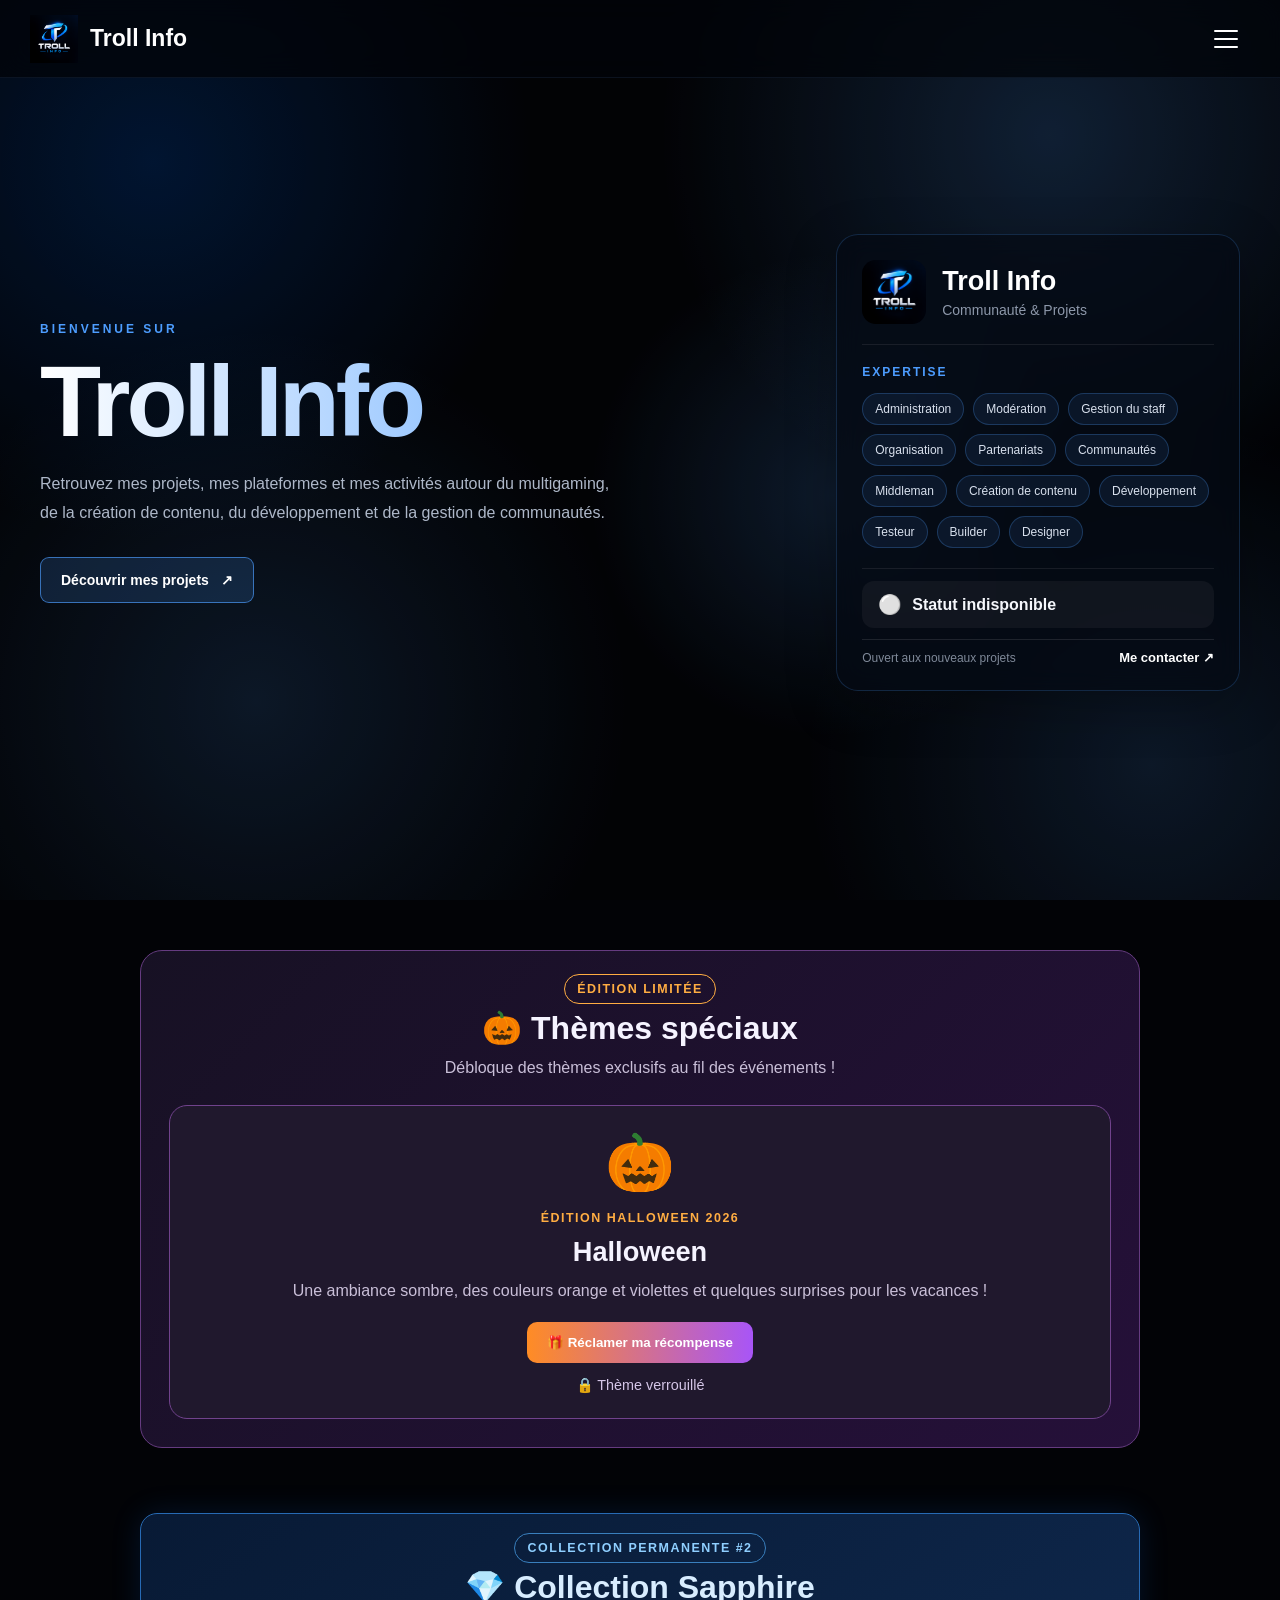
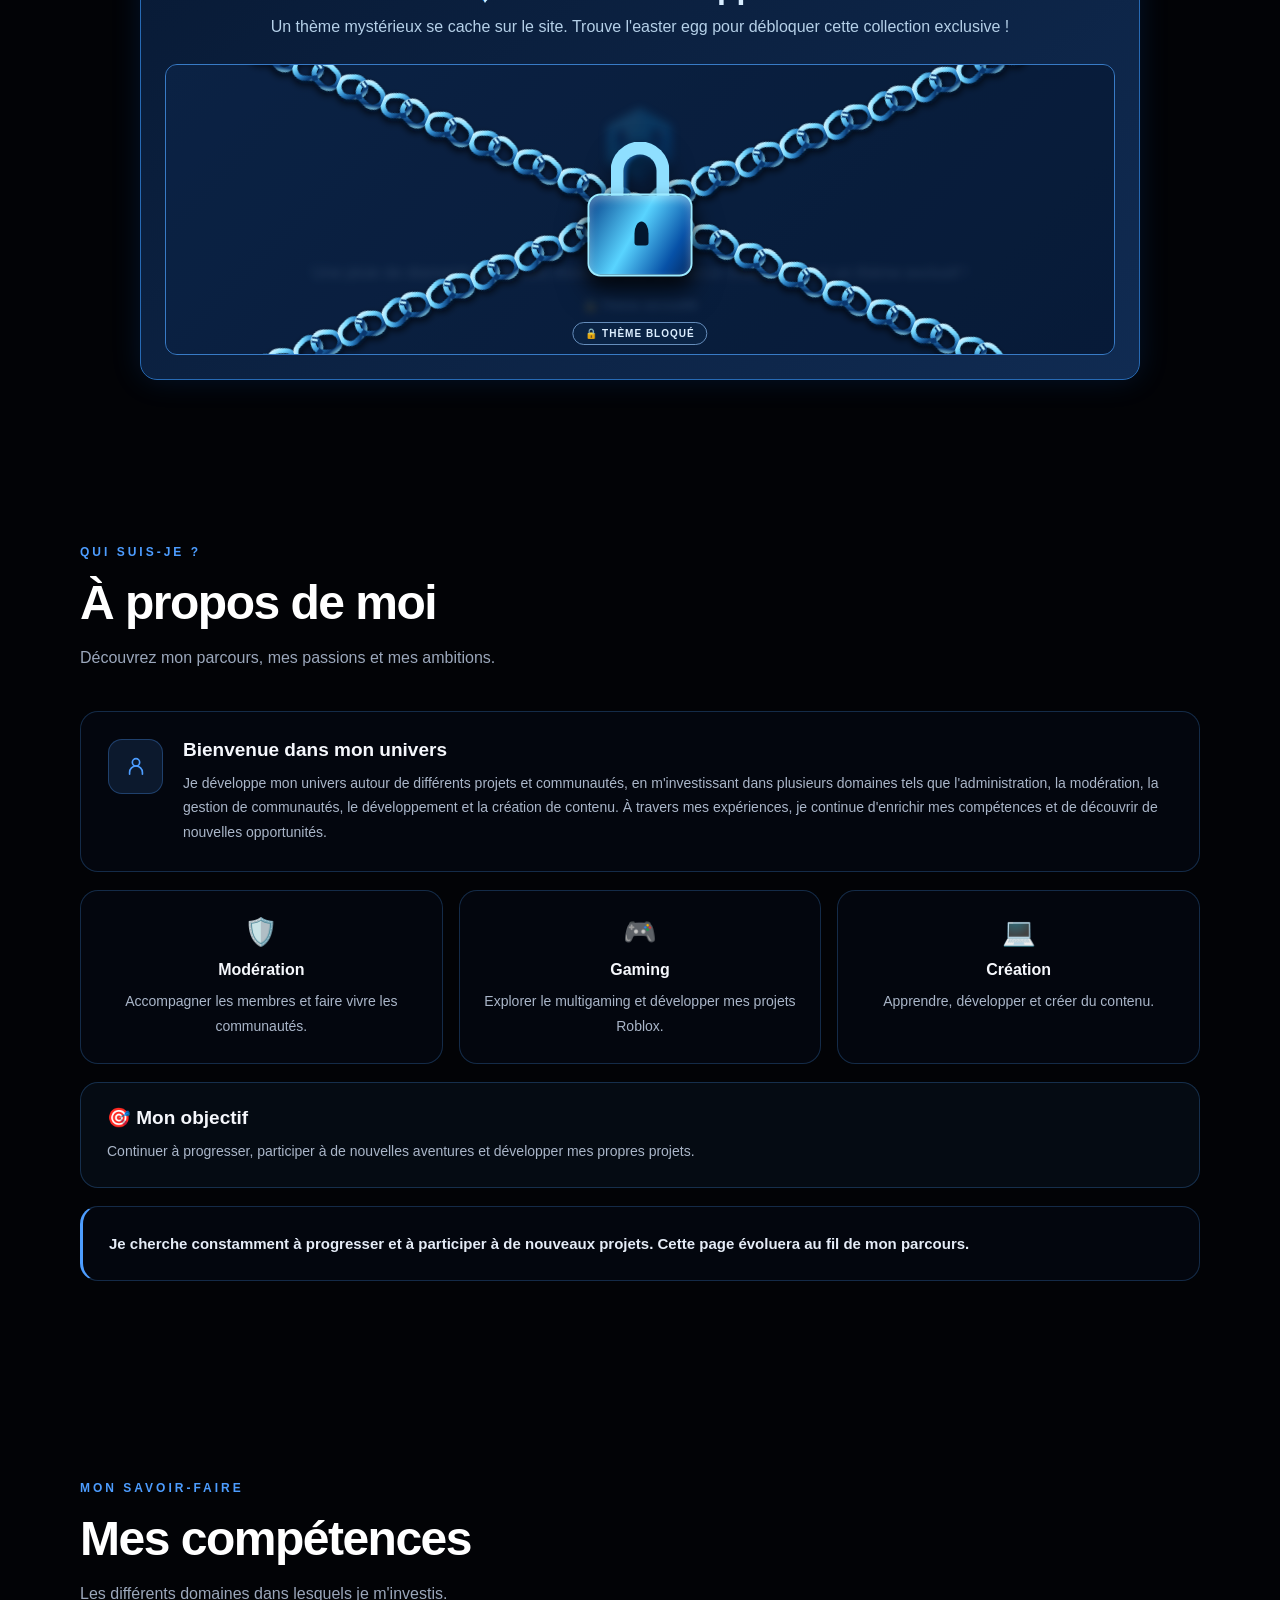
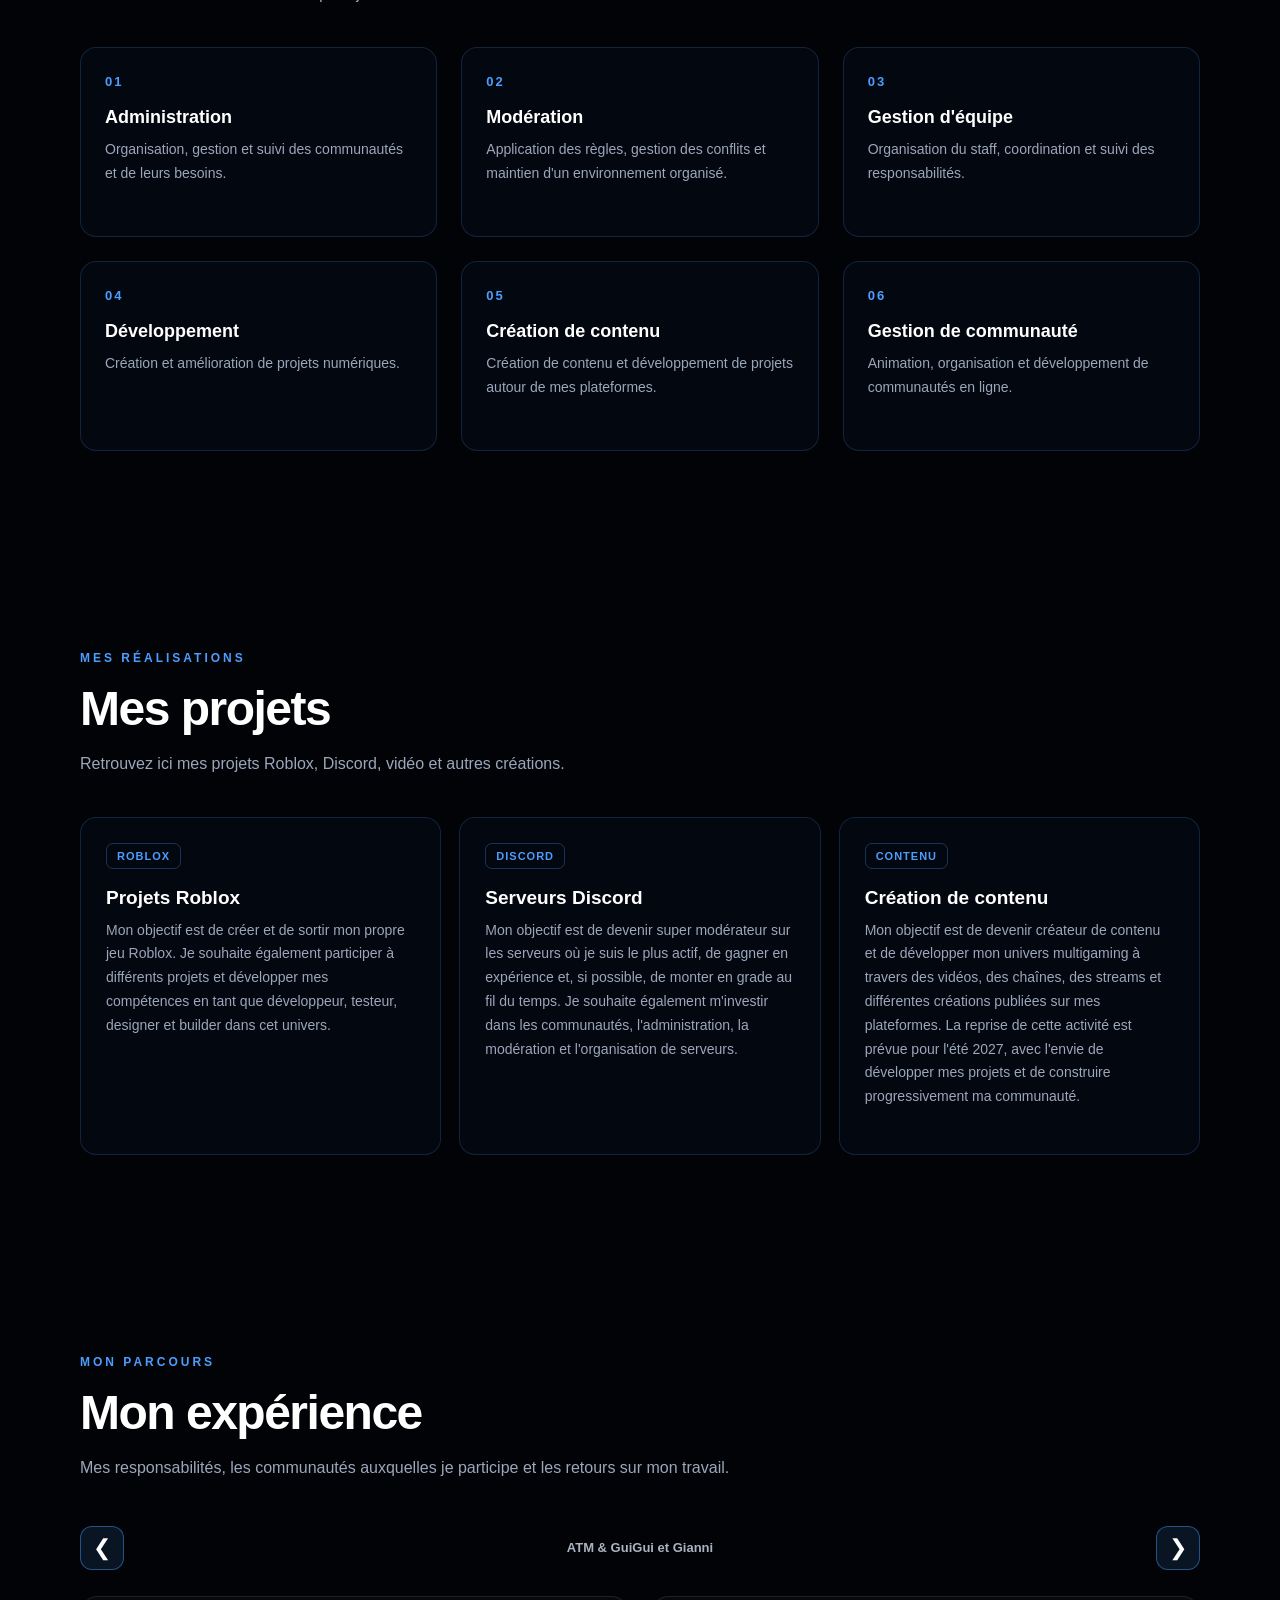
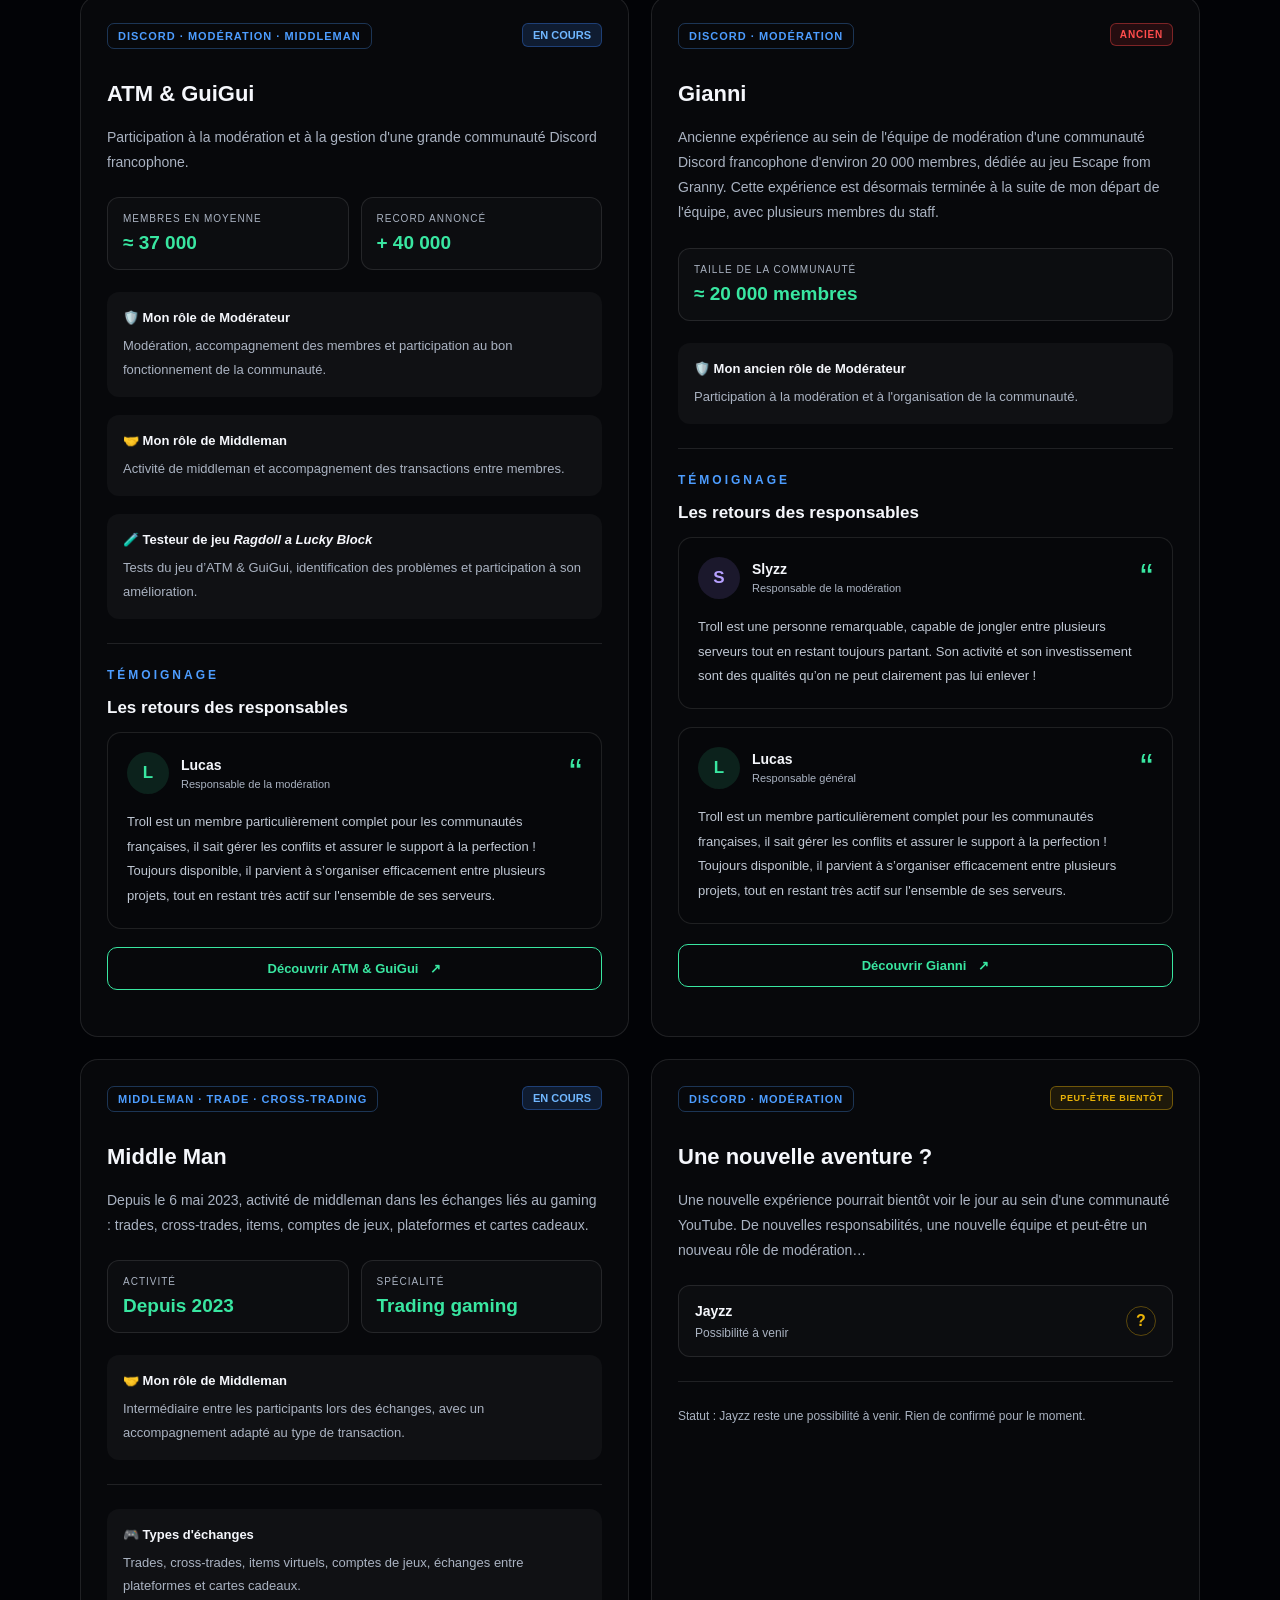
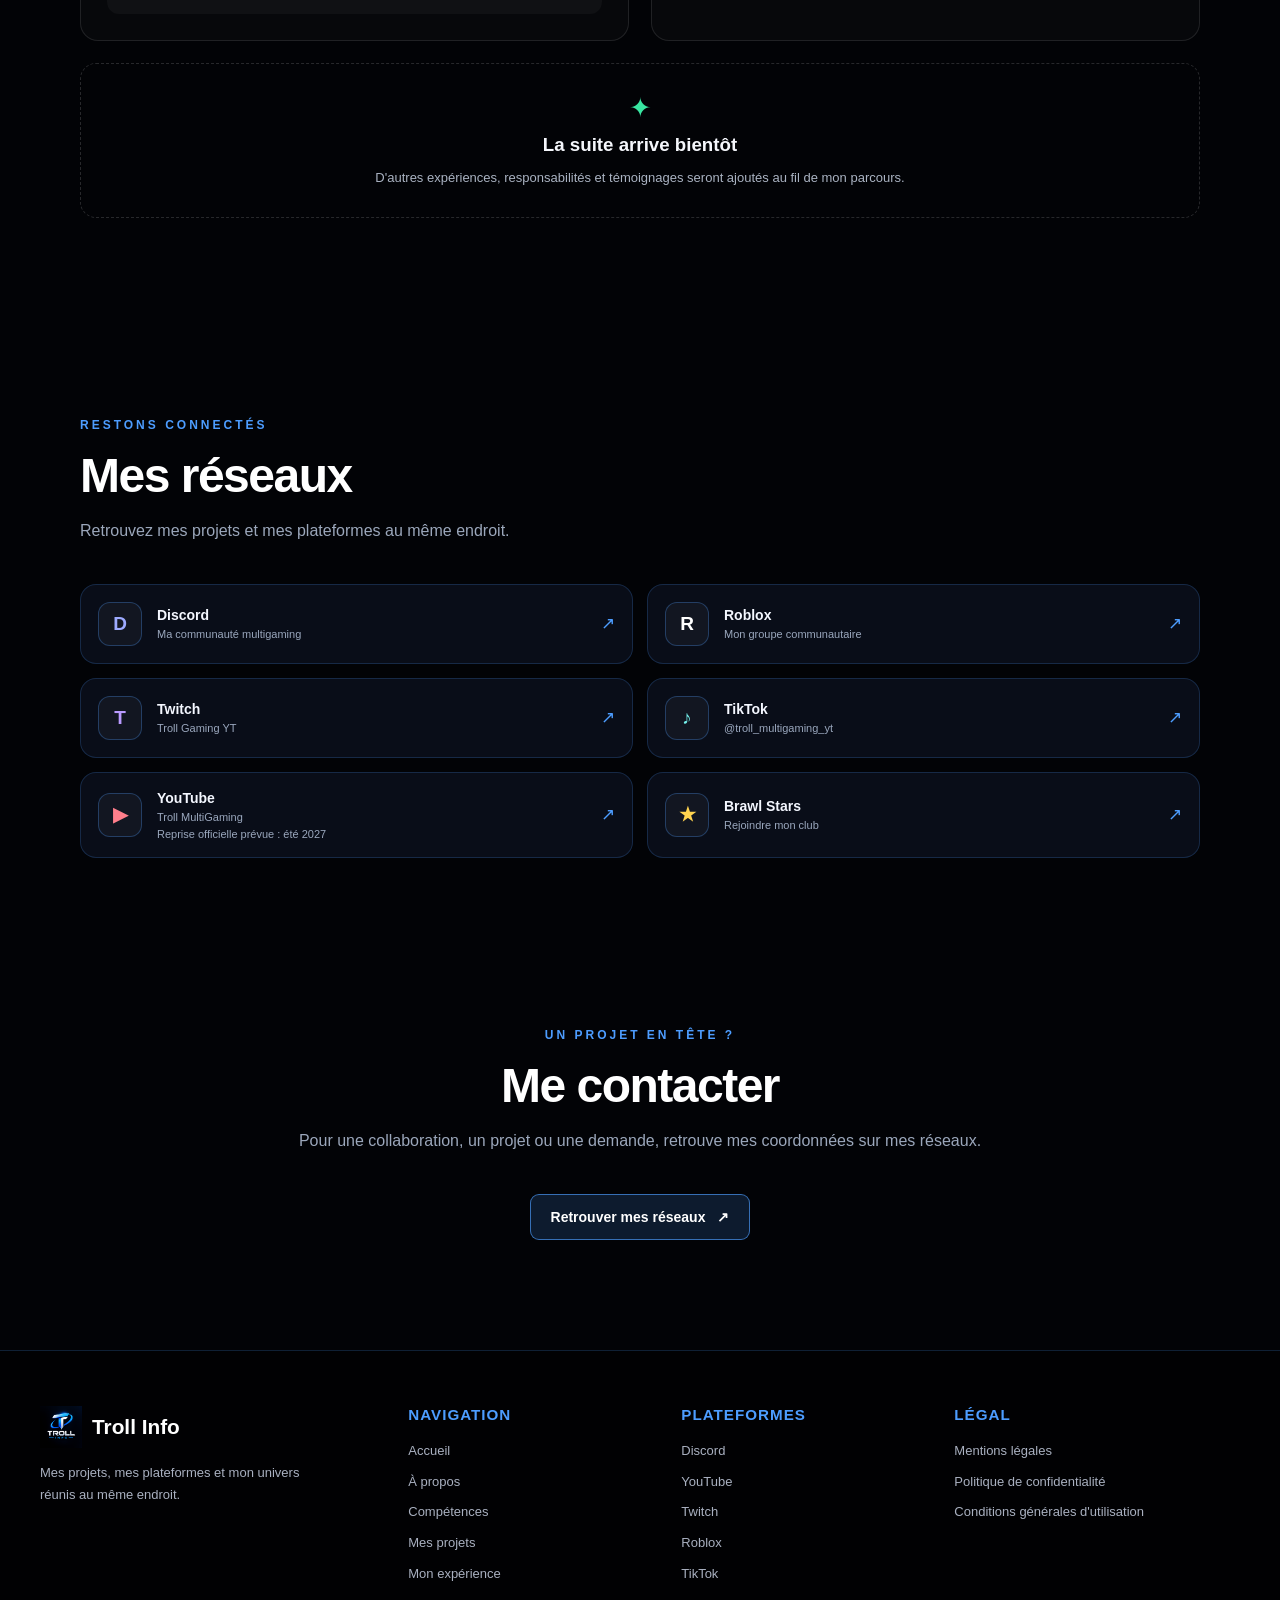
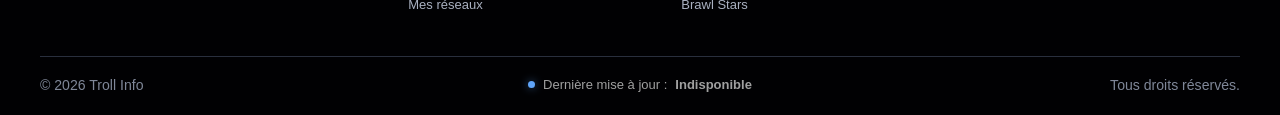
==== commit e935e5d2: "Add files via upload" ====
--- a/index.html
+++ b/index.html
@@ -68,6 +68,10 @@
             <div id="special-themes-submenu" hidden>
                 <button type="button" class="special-theme-link" id="halloween-menu-link">
                     🎃 #1 Halloween
+                </button>
+                <br>
+                <button type="button" class="special-theme-link" id="sapphire-menu-link">
+                    💎 #2 Sapphire
                 </button>
             </div>
 
@@ -174,6 +178,106 @@
                 </p>
             </article>
         </section>
+
+        <!-- ========== COLLECTION SAPPHIRE ========== -->
+        <section class="special-themes sapphire-collection" id="sapphire-collection">
+
+            <div class="special-header">
+                <span class="special-badge">COLLECTION PERMANENTE #2</span>
+
+                <h2>💎 Collection Sapphire</h2>
+
+                <p>
+                    Un thème mystérieux se cache sur le site.
+                    Trouve l'easter egg pour débloquer cette
+                    collection exclusive !
+                </p>
+            </div>
+
+            <article class="theme-card sapphire-card" id="sapphire-theme-card">
+
+                <div class="sapphire-card-content">
+
+                    <!-- Logo Sapphire -->
+                    <div class="theme-icon sapphire-theme-icon">
+                        <img src="Sapphire.png" alt="Logo Sapphire">
+                    </div>
+
+                    <!-- Informations du thème -->
+                    <div class="theme-info">
+                        <span class="theme-label">THÈME SECRET</span>
+                        <h3>Sapphire</h3>
+                        <p>Une pluie de diamants bleus, des étoiles et une ambiance cristalline pour un thème exclusif !
+                        </p>
+                    </div>
+
+                    <!-- Bouton visible après déverrouillage -->
+                    <button id="toggle-sapphire-theme" class="theme-button sapphire-theme-button" type="button" hidden>
+                        💎 Activer le thème Sapphire
+                    </button>
+
+                    <!-- Statut du thème -->
+                    <p class="theme-status" aria-live="polite">
+                        🔒 Thème verrouillé
+                    </p>
+
+                </div>
+
+                <!-- Chaînes et cadenas -->
+                <div class="sapphire-lock-layer" aria-hidden="true">
+
+                    <div class="sapphire-chain sapphire-chain-a"></div>
+                    <div class="sapphire-chain sapphire-chain-b"></div>
+
+                    <div class="sapphire-padlock">
+                        <div class="sapphire-shackle"></div>
+
+                        <div class="sapphire-lock-body">
+                            <div class="sapphire-keyhole"></div>
+                        </div>
+                    </div>
+
+                    <span class="sapphire-lock-label">
+                        🔒 THÈME BLOQUÉ
+                    </span>
+
+                </div>
+
+            </article>
+
+        </section>
+
+
+        <!-- ========== FENÊTRE DE DÉCOUVERTE ========== -->
+        <div id="sapphire-secret" class="sapphire-overlay" hidden>
+            <div class="sapphire-dialog" role="dialog" aria-modal="true" aria-labelledby="sapphire-dialog-title">
+
+                <button id="sapphire-close" class="sapphire-close" type="button" aria-label="Fermer">×</button>
+
+                <div class="sapphire-popup-sparkles" aria-hidden="true">
+                    <span>💎</span>
+                    <span>✨</span>
+                    <span>💠</span>
+                    <span>⭐</span>
+                    <span>✨</span>
+                    <span>💎</span>
+                </div>
+
+                <img src="Sapphire.png" class="sapphire-popup-logo" alt="Logo Sapphire">
+
+                <h2 id="sapphire-dialog-title">💎 Sapphire découvert !</h2>
+                <p>Bravo ! Tu as découvert le thème secret Sapphire.</p>
+                <p>Un clin d'œil à Matix, responsable modération de Cit !</p>
+
+                <button id="sapphire-activate" class="sapphire-activate" type="button">
+                    💙 Activer mon thème
+                </button>
+            </div>
+        </div>
+
+        <div id="sapphire-rain" aria-hidden="true"></div>
+        <div id="sapphire-ambient" aria-hidden="true"></div>
+
 
         <!-- À PROPOS — VERSION V4 -->
         <section class="section content-section" id="apropos">
@@ -597,7 +701,9 @@
                                     <span class="project-tag">DISCORD · MODÉRATION</span>
                                     <h3>Cit</h3>
                                 </div>
-                                <span class="experience-test-tag">EN TEST</span>
+                                <button type="button" id="cit-secret-trigger" class="experience-test-tag">
+                                    EN TEST
+                                </button>
                             </div>
 
                             <p class="experience-description">
@@ -843,81 +949,101 @@
         </section>
 
     </main>
-
-    <!-- PIED DE PAGE -->
-    <footer class="footer">
-        <div class="footer-content">
-
-            <div class="footer-brand">
-                <a href="#accueil" class="footer-logo">
-                    <img src="logo.png" alt="Logo Troll Info">
-                    <span>Troll Info</span>
-                </a>
-
-                <p>
-                    Mes projets, mes plateformes et mon univers
-                    <br>
-                    réunis au même endroit.
-                </p>
-            </div>
-
-            <div class="footer-column">
-                <h3>NAVIGATION</h3>
-
-                <a href="#accueil">Accueil</a>
-                <a href="#apropos">À propos</a>
-                <a href="#competences">Compétences</a>
-                <a href="#projets">Mes projets</a>
-                <a href="#experience">Mon expérience</a>
-                <a href="#reseaux">Mes réseaux</a>
-            </div>
-
-            <div class="footer-column">
-                <h3>PLATEFORMES</h3>
-
-                <a href="https://discord.gg/zWqJgQaBWk" target="_blank" rel="noopener noreferrer">Discord</a>
-
-                <a href="https://www.youtube.com/@Troll_MultiGaming" target="_blank"
-                    rel="noopener noreferrer">YouTube</a>
-
-                <a href="https://www.twitch.tv/troll_gamingyt" target="_blank" rel="noopener noreferrer">Twitch</a>
-
-                <a href="https://www.roblox.com/share/g/698338488" target="_blank" rel="noopener noreferrer">Roblox</a>
-
-                <a href="https://www.tiktok.com/@troll_multigaming_yt" target="_blank"
-                    rel="noopener noreferrer">TikTok</a>
-
-                <a href="https://link.brawlstars.com/invite/band/fr?tag=880GG9PYR&amp;token=448xt3t7" target="_blank"
-                    rel="noopener noreferrer">Brawl Stars</a>
-            </div>
-
+    
+
+<!-- PIED DE PAGE -->
+<footer class="footer">
+    <div class="footer-content">
+
+        <!-- LOGO -->
+        <div class="footer-brand">
+            <a href="#accueil" class="footer-logo">
+                <img src="logo.png" alt="Logo Troll Info">
+                <span>Troll Info</span>
+            </a>
+
+            <p>
+                Mes projets, mes plateformes et mon univers
+                <br>
+                réunis au même endroit.
+            </p>
         </div>
 
-        <div class="footer-bottom">
-            <span>© 2026 Troll Info</span>
-
-            <div class="footer-update">
-                <span class="footer-update-dot"></span>
-                <span>Dernière mise à jour :</span>
-                <time id="last-site-update">Chargement...</time>
-            </div>
-
-            <span>Tous droits réservés.</span>
+        <!-- NAVIGATION -->
+        <div class="footer-column">
+            <h3>NAVIGATION</h3>
+            <a href="#accueil">Accueil</a>
+            <a href="#apropos">À propos</a>
+            <a href="#competences">Compétences</a>
+            <a href="#projets">Mes projets</a>
+            <a href="#experience">Mon expérience</a>
+            <a href="#reseaux">Mes réseaux</a>
         </div>
-    </footer>
-
+
+        <!-- PLATEFORMES -->
+        <div class="footer-column">
+            <h3>PLATEFORMES</h3>
+            <a href="https://discord.gg/zWqJgQaBWk" target="_blank" rel="noopener noreferrer">Discord</a>
+            <a href="https://www.youtube.com/@Troll_MultiGaming" target="_blank" rel="noopener noreferrer">YouTube</a>
+            <a href="https://www.twitch.tv/troll_gamingyt" target="_blank" rel="noopener noreferrer">Twitch</a>
+            <a href="https://www.roblox.com/share/g/698338488" target="_blank" rel="noopener noreferrer">Roblox</a>
+            <a href="https://www.tiktok.com/@troll_multigaming_yt" target="_blank" rel="noopener noreferrer">TikTok</a>
+            <a href="https://link.brawlstars.com/invite/band/fr?tag=880GG9PYR&amp;token=448xt3t7" target="_blank" rel="noopener noreferrer">Brawl Stars</a>
+        </div>
+
+        <!-- LÉGAL -->
+        <div class="footer-column">
+            <h3>LÉGAL</h3>
+            <a href="mentions-legales.html">Mentions légales</a>
+            <a href="confidentialite.html">Politique de confidentialité</a>
+            <a href="cgu.html">Conditions générales d'utilisation</a>
+        </div>
+
+    </div>
+
+    <!-- BAS DU PIED DE PAGE -->
+    <div class="footer-bottom">
+        <span>© 2026 Troll Info</span>
+
+        <div class="footer-update">
+            <span class="footer-update-dot"></span>
+            <span>Dernière mise à jour :</span>
+            <time id="last-site-update">Chargement...</time>
+        </div>
+
+        <span>Tous droits réservés.</span>
+    </div>
+</footer>
+
+
+    <!-- =========================================
+     TROLL INFO V5.1 — JAVASCRIPT COMPLET
+     Carrousel, menu, thèmes, Halloween,
+     GitHub, Discord et Sapphire
+========================================= -->
 
     <script>
-        // CARROUSEL DES EXPÉRIENCES : deux cartes visibles sur trois.
+        /* =========================================
+           1. CARROUSEL DES EXPÉRIENCES
+        ========================================= */
         (() => {
             const grid = document.getElementById("experience-carousel-grid");
             const prev = document.getElementById("experience-prev");
             const next = document.getElementById("experience-next");
             const status = document.getElementById("experience-carousel-status");
+
             if (!grid || !prev || !next || !status) return;
 
-            const cards = Array.from(grid.children).filter(card => card.classList.contains("experience-card"));
-            const names = cards.map(card => card.querySelector("h3")?.textContent.trim() || "Expérience");
+            const cards = Array.from(grid.children).filter(
+                card => card.classList.contains("experience-card")
+            );
+
+            if (cards.length < 2) return;
+
+            const names = cards.map(
+                card => card.querySelector("h3")?.textContent.trim() || "Expérience"
+            );
+
             let start = 0;
 
             function render() {
@@ -930,12 +1056,9 @@
                     card.classList.toggle("is-hidden", !visible);
                     card.hidden = !visible;
                     card.setAttribute("aria-hidden", String(!visible));
-
-                    if (visible) {
-                        card.style.order = index === first ? "0" : "1";
-                    } else {
-                        card.style.order = "2";
-                    }
+                    card.style.order = visible
+                        ? (index === first ? "0" : "1")
+                        : "2";
                 });
 
                 status.textContent = `${names[first]} et ${names[second]}`;
@@ -953,126 +1076,144 @@
 
             render();
         })();
-    </script>
-
-    <script>
-        // MENU HAMBURGER
-        const menuButton = document.querySelector(".menu-button");
-        const navigation = document.querySelector(".navigation");
-
-        menuButton.addEventListener("click", () => {
-            const isOpen = navigation.classList.toggle("is-open");
-
-            menuButton.setAttribute("aria-expanded", String(isOpen));
-            menuButton.setAttribute(
-                "aria-label",
-                isOpen ? "Fermer le menu" : "Ouvrir le menu"
-            );
-        });
-
-        // FERMETURE DU MENU APRÈS UN CLIC SUR UN LIEN
-        navigation.querySelectorAll("a").forEach((link) => {
-            link.addEventListener("click", () => {
+
+
+        /* =========================================
+           2. MENU HAMBURGER
+        ========================================= */
+        (() => {
+            const menuButton = document.querySelector(".menu-button");
+            const navigation = document.querySelector(".navigation");
+
+            if (!menuButton || !navigation) return;
+
+            function closeMenu() {
                 navigation.classList.remove("is-open");
                 menuButton.setAttribute("aria-expanded", "false");
                 menuButton.setAttribute("aria-label", "Ouvrir le menu");
+            }
+
+            menuButton.addEventListener("click", () => {
+                const isOpen = navigation.classList.toggle("is-open");
+
+                menuButton.setAttribute("aria-expanded", String(isOpen));
+                menuButton.setAttribute(
+                    "aria-label",
+                    isOpen ? "Fermer le menu" : "Ouvrir le menu"
+                );
             });
-        });
-
-        // FERMETURE AVEC LA TOUCHE ÉCHAP
-        document.addEventListener("keydown", (event) => {
-            if (event.key === "Escape") {
-                navigation.classList.remove("is-open");
-                menuButton.setAttribute("aria-expanded", "false");
-                menuButton.setAttribute("aria-label", "Ouvrir le menu");
-            }
-        });
-
-        // THÈMES
-        const themeSelect = document.getElementById("theme-select");
-        const themes = ["bleu", "rose", "vert", "violet"];
-
-        function applyTheme(theme) {
-            if (!themes.includes(theme)) {
-                theme = "bleu";
-            }
-
-            document.body.dataset.theme = theme;
-            themeSelect.value = theme;
+
+            navigation.querySelectorAll("a").forEach(link => {
+                link.addEventListener("click", closeMenu);
+            });
+
+            document.addEventListener("keydown", event => {
+                if (event.key === "Escape") closeMenu();
+            });
+
+            // Halloween et Sapphire : navigation identique
+            const specialLinks = [
+                ["halloween-menu-link", "themes-speciaux"],
+                ["sapphire-menu-link", "sapphire-collection"]
+            ];
+
+            specialLinks.forEach(([linkId, sectionId]) => {
+                document.getElementById(linkId)?.addEventListener("click", () => {
+                    document.getElementById(sectionId)?.scrollIntoView({
+                        behavior: "smooth",
+                        block: "start"
+                    });
+
+                    closeMenu();
+                });
+            });
+        })();
+
+
+        /* =========================================
+           3. THÈMES CLASSIQUES
+        ========================================= */
+        (() => {
+            const themeSelect = document.getElementById("theme-select");
+            if (!themeSelect) return;
+
+            const themes = ["bleu", "rose", "vert", "violet"];
+
+            function applyTheme(theme) {
+                if (!themes.includes(theme)) theme = "bleu";
+
+                document.body.dataset.theme = theme;
+                themeSelect.value = theme;
+
+                try {
+                    localStorage.setItem("troll-info-theme", theme);
+                } catch {
+                    // Stockage facultatif
+                }
+            }
+
+            themeSelect.addEventListener("change", () => {
+                applyTheme(themeSelect.value);
+            });
 
             try {
-                localStorage.setItem("troll-info-theme", theme);
-            } catch (error) {
-                // Le site fonctionne aussi si le stockage est indisponible.
-            }
-        }
-
-        themeSelect.addEventListener("change", () => {
-            applyTheme(themeSelect.value);
-        });
-
-        // RESTAURATION DU DERNIER THÈME CHOISI
-        try {
-            const savedTheme = localStorage.getItem("troll-info-theme");
-            applyTheme(savedTheme || "bleu");
-        } catch (error) {
-            applyTheme("bleu");
-        }
-    </script>
-
-    <script>
-        document.addEventListener("DOMContentLoaded", function () {
-            // Récompense et thème Halloween
+                applyTheme(localStorage.getItem("troll-info-theme") || "bleu");
+            } catch {
+                applyTheme("bleu");
+            }
+        })();
+
+
+        /* =========================================
+           4. HALLOWEEN
+        ========================================= */
+        (() => {
             const button = document.getElementById("claim-halloween");
             const status = document.getElementById("halloween-status");
 
+            const specialToggle = document.getElementById("special-themes-toggle");
+            const specialSubmenu = document.getElementById("special-themes-submenu");
+
             const unlockKey = "halloweenUnlocked";
             const themeKey = "halloweenThemeActive";
 
-            // Menu des thèmes spéciaux
-            const specialToggle = document.getElementById("special-themes-toggle");
-            const specialSubmenu = document.getElementById("special-themes-submenu");
-            const halloweenLink = document.getElementById("halloween-menu-link");
-
-            // Ouvrir ou fermer le sous-menu
+            function read(key) {
+                try {
+                    return localStorage.getItem(key) === "true";
+                } catch {
+                    return false;
+                }
+            }
+
+            function save(key, value) {
+                try {
+                    localStorage.setItem(key, String(value));
+                } catch { }
+            }
+
             if (specialToggle && specialSubmenu) {
-                specialToggle.addEventListener("click", function () {
-                    const isOpening = specialSubmenu.hidden;
-
-                    specialSubmenu.hidden = !isOpening;
-                    specialToggle.setAttribute("aria-expanded", String(isOpening));
+                specialToggle.addEventListener("click", () => {
+                    const opening = specialSubmenu.hidden;
+                    specialSubmenu.hidden = !opening;
+                    specialToggle.setAttribute("aria-expanded", String(opening));
                 });
             }
 
-            // Aller à la section Halloween depuis le sous-menu
-            if (halloweenLink) {
-                halloweenLink.addEventListener("click", function () {
-                    const halloweenSection = document.getElementById("themes-speciaux");
-
-                    if (halloweenSection) {
-                        halloweenSection.scrollIntoView({behavior: "smooth"});
-                    }
-                });
-            }
-
-            // Vérifier que les éléments de la récompense existent
-            if (!button || !status) {
-                console.error("Bouton ou statut Halloween introuvable !");
-                return;
-            }
-
-            let active = localStorage.getItem(themeKey) === "true";
-
-            // Ne pas activer le thème si la récompense n'est pas débloquée
-            if (localStorage.getItem(unlockKey) !== "true") {
+            if (!button || !status) return;
+
+            let unlocked = read(unlockKey);
+            let active = unlocked && read(themeKey);
+
+            if (!unlocked) save(themeKey, false);
+
+            // Si Sapphire est actif, Halloween ne peut pas
+            // être actif en même temps.
+            if (read("troll-info-sapphire-active")) {
                 active = false;
-                localStorage.removeItem(themeKey);
-            }
-
-            // Mettre à jour le bouton et le statut
+                save(themeKey, false);
+            }
+
             function updateButton() {
-                const unlocked = localStorage.getItem(unlockKey) === "true";
-
                 document.body.classList.toggle(
                     "halloween-theme",
                     unlocked && active
@@ -1092,28 +1233,38 @@
                 }
             }
 
-            // Réclamer la récompense ou activer/désactiver le thème
-            button.addEventListener("click", function () {
-                const unlocked = localStorage.getItem(unlockKey) === "true";
-
+            button.addEventListener("click", () => {
                 if (!unlocked) {
-                    localStorage.setItem(unlockKey, "true");
+                    unlocked = true;
                     active = false;
+                    save(unlockKey, true);
                 } else {
                     active = !active;
                 }
 
-                localStorage.setItem(themeKey, String(active));
+                if (active) {
+                    window.dispatchEvent(
+                        new CustomEvent("troll-info:activate-halloween")
+                    );
+                }
+
+                save(themeKey, active);
                 updateButton();
             });
 
-            // Initialiser l'affichage
+            window.addEventListener("troll-info:activate-sapphire", () => {
+                active = false;
+                save(themeKey, false);
+                updateButton();
+            });
+
             updateButton();
-        });
-    </script>
-
-    <script>
-        // DATE AUTOMATIQUE DU DERNIER COMMIT GITHUB
+        })();
+
+
+        /* =========================================
+           5. DERNIÈRE MISE À JOUR GITHUB
+        ========================================= */
         async function updateSiteDate() {
             const dateElement = document.getElementById("last-site-update");
             if (!dateElement) return;
@@ -1167,16 +1318,16 @@
         }
 
         updateSiteDate();
-    </script>
-
-
-    <script>
-        // STATUT DISCORD VIA LANYARD (actualisation toutes les 30 secondes)
+
+
+        /* =========================================
+           6. STATUT DISCORD
+        ========================================= */
         (() => {
-            // Remplace cette valeur par ton identifiant numérique Discord.
             const discordUserId = "1389552416021680189";
             const icon = document.getElementById("discord-status-icon");
             const label = document.getElementById("discord-status-text");
+
             if (!icon || !label) return;
 
             const statuses = {
@@ -1192,18 +1343,29 @@
                     label.textContent = "Identifiant Discord à configurer";
                     return;
                 }
+
                 try {
                     const response = await fetch(
                         `https://api.lanyard.rest/v1/users/${discordUserId}`,
                         {cache: "no-store"}
                     );
-                    if (!response.ok) throw new Error(`Lanyard : ${response.status}`);
+
+                    if (!response.ok) {
+                        throw new Error(`Lanyard : ${response.status}`);
+                    }
+
                     const result = await response.json();
-                    if (!result.success || !result.data) throw new Error("Présence indisponible");
-
-                    const [emoji, text] = statuses[result.data.discord_status] || statuses.offline;
+
+                    if (!result.success || !result.data) {
+                        throw new Error("Présence indisponible");
+                    }
+
+                    const [emoji, text] =
+                        statuses[result.data.discord_status] || statuses.offline;
+
                     icon.textContent = emoji;
                     label.textContent = text;
+
                 } catch (error) {
                     icon.textContent = "⚪";
                     label.textContent = "Statut indisponible";
@@ -1216,6 +1378,376 @@
         })();
     </script>
 
+    <script>
+        /* =========================================
+           SAPPHIRE V5.1 — MODULE COMPLET
+           Bouton + thème + décorations permanentes
+        ========================================= */
+        (() => {
+            "use strict";
+
+            const trigger = document.getElementById("cit-secret-trigger");
+            const card = document.getElementById("sapphire-theme-card");
+            const collection = document.getElementById("sapphire-collection");
+            const popup = document.getElementById("sapphire-secret");
+            const close = document.getElementById("sapphire-close");
+            const activate = document.getElementById("sapphire-activate");
+            const button = document.getElementById("toggle-sapphire-theme");
+            const rain = document.getElementById("sapphire-rain");
+            const ambient = document.getElementById("sapphire-ambient");
+
+            if (!trigger || !card || !collection || !popup ||
+                !activate || !button || !rain || !ambient) {
+                console.warn("Sapphire : élément HTML manquant.");
+                return;
+            }
+
+            const UNLOCK_KEY = "troll-info-sapphire-unlocked";
+            const ACTIVE_KEY = "troll-info-sapphire-active";
+
+            const get = key => {
+                try {
+                    return localStorage.getItem(key) === "true";
+                } catch {
+                    return false;
+                }
+            };
+
+            const save = (key, value) => {
+                try {
+                    localStorage.setItem(key, String(value));
+                } catch { }
+            };
+
+            const wait = ms =>
+                new Promise(resolve => setTimeout(resolve, ms));
+
+            let unlocked = get(UNLOCK_KEY);
+            let active = unlocked && get(ACTIVE_KEY);
+            let clicks = 0;
+            let busy = false;
+            let rainTimer = null;
+            let permanentRainInterval = null;
+
+            const lock = card.querySelector(".sapphire-lock-layer");
+            const status = card.querySelector(".theme-status");
+
+            /* =========================================
+               DÉCORATIONS PERMANENTES
+            ========================================= */
+
+            const decorations = [
+                {type: "emoji", value: "💎"},
+                {type: "emoji", value: "✨"},
+                {type: "emoji", value: "⭐"},
+                {type: "emoji", value: "✦"},
+                {type: "emoji", value: "✧"},
+                {type: "logo", value: "Sapphire.png"}
+            ];
+
+            function createPermanentDrop() {
+                if (!active) return;
+
+                const choice = decorations[
+                    Math.floor(Math.random() * decorations.length)
+                ];
+
+                const drop = document.createElement("span");
+                drop.className = "sapphire-permanent-drop";
+
+                if (choice.type === "logo") {
+                    const img = document.createElement("img");
+                    img.src = choice.value;
+                    img.alt = "";
+                    img.style.width = "30px";
+                    img.style.height = "30px";
+                    img.style.objectFit = "contain";
+                    drop.appendChild(img);
+                } else {
+                    drop.textContent = choice.value;
+                    drop.style.fontSize =
+                        `${16 + Math.random() * 20}px`;
+                }
+
+                drop.style.left = `${Math.random() * 100}%`;
+                drop.style.animationDuration =
+                    `${8 + Math.random() * 9}s`;
+
+                ambient.appendChild(drop);
+
+                drop.addEventListener("animationend", () => {
+                    drop.remove();
+                }, {once: true});
+            }
+
+            function updatePermanentRain() {
+                if (active) {
+                    if (permanentRainInterval !== null) return;
+
+                    permanentRainInterval = setInterval(
+                        createPermanentDrop,
+                        350
+                    );
+
+                    // Quelques décorations dès l'activation.
+                    for (let i = 0; i < 8; i++) {
+                        createPermanentDrop();
+                    }
+                } else {
+                    if (permanentRainInterval !== null) {
+                        clearInterval(permanentRainInterval);
+                        permanentRainInterval = null;
+                    }
+
+                    ambient.replaceChildren();
+                }
+            }
+
+            /* =========================================
+               AFFICHAGE DU THÈME
+            ========================================= */
+
+            function render() {
+                card.classList.toggle("sapphire-unlocked", unlocked);
+                card.classList.toggle("sapphire-locked", !unlocked);
+
+                if (lock) lock.hidden = unlocked;
+
+                document.body.classList.toggle("sapphire-theme", active);
+
+                button.hidden = !unlocked;
+
+                button.textContent = active
+                    ? "☀️ Désactiver le thème Sapphire"
+                    : "💎 Activer le thème Sapphire";
+
+                if (status) {
+                    status.textContent = !unlocked
+                        ? "🔒 Thème verrouillé"
+                        : active
+                            ? "💎 Thème Sapphire activé !"
+                            : "🔓 Thème Sapphire débloqué !";
+                }
+
+                activate.textContent = active
+                    ? "☀️ Désactiver Sapphire"
+                    : "💙 Activer mon thème";
+
+                updatePermanentRain();
+            }
+
+            /* =========================================
+               PLUIE DE DIAMANTS DU POPUP
+            ========================================= */
+
+            function diamondRain() {
+                clearTimeout(rainTimer);
+                rain.replaceChildren();
+
+                const symbols = ["💎", "💠", "✦", "✨"];
+
+                for (let i = 0; i < 42; i++) {
+                    const drop = document.createElement("span");
+                    drop.className = "sapphire-drop";
+
+                    drop.textContent = symbols[i % symbols.length];
+                    drop.style.left = `${Math.random() * 100}%`;
+                    drop.style.fontSize =
+                        `${11 + Math.random() * 17}px`;
+                    drop.style.animationDelay =
+                        `${Math.random() * 2}s`;
+
+                    drop.style.setProperty(
+                        "--duration",
+                        `${3 + Math.random() * 3}s`
+                    );
+
+                    rain.appendChild(drop);
+                }
+
+                rainTimer = setTimeout(() => {
+                    rain.replaceChildren();
+                }, 8500);
+            }
+
+            /* =========================================
+               POPUP
+            ========================================= */
+
+
+            function openPopup() {
+                const title = document.getElementById("sapphire-dialog-title");
+                const paragraphs = popup.querySelectorAll(".sapphire-dialog > p");
+
+                if (title) {
+                    title.textContent = unlocked && !busy
+                        ? "💎 Thème Sapphire"
+                        : "💎 Sapphire découvert !";
+                }
+
+                if (paragraphs[0]) {
+                    paragraphs[0].textContent = unlocked && !busy
+                        ? "Tu as déjà débloqué le thème secret Sapphire !"
+                        : "Bravo ! Tu as découvert le thème secret Sapphire.";
+                }
+
+                popup.hidden = false;
+                document.body.style.overflow = "hidden";
+                activate.focus();
+                diamondRain();
+            }
+
+
+            function closePopup() {
+                popup.hidden = true;
+                document.body.style.overflow = "";
+                trigger.focus();
+            }
+
+            close?.addEventListener("click", closePopup);
+
+            popup.addEventListener("click", event => {
+                if (event.target === popup) closePopup();
+            });
+
+            document.addEventListener("keydown", event => {
+                if (event.key === "Escape" && !popup.hidden) {
+                    closePopup();
+                }
+            });
+
+            /* =========================================
+               ANIMATION DE DÉVERROUILLAGE
+            ========================================= */
+
+            async function unlockAnimation() {
+                const key = document.createElement("span");
+                key.className = "sapphire-flying-key";
+                key.textContent = "🗝️";
+                key.setAttribute("aria-hidden", "true");
+
+                card.appendChild(key);
+                card.classList.add("sapphire-opening");
+
+                await wait(2800);
+
+                key.remove();
+                card.classList.remove("sapphire-opening");
+            }
+
+            /* =========================================
+               CINQ CLICS = DÉCOUVERTE
+            ========================================= */
+
+            trigger.addEventListener("click", async () => {
+                if (busy) return;
+
+                clicks++;
+
+                if (clicks < 5) return;
+                clicks = 0;
+
+                if (unlocked) {
+                    openPopup();
+                    return;
+                }
+
+                busy = true;
+
+                collection.scrollIntoView({
+                    behavior: "smooth",
+                    block: "center"
+                });
+
+                await wait(1100);
+
+                await unlockAnimation();
+
+                unlocked = true;
+                save(UNLOCK_KEY, true);
+                render();
+
+                await wait(400);
+
+                openPopup();
+                busy = false;
+            });
+
+            /* =========================================
+               ACTIVATION / DÉSACTIVATION
+            ========================================= */
+
+            function toggleSapphire() {
+                if (busy || !unlocked) return;
+
+                active = !active;
+                save(ACTIVE_KEY, active);
+
+                if (active) {
+                    window.dispatchEvent(
+                        new CustomEvent("troll-info:activate-sapphire")
+                    );
+
+                    document.body.classList.remove("halloween-theme");
+
+                    try {
+                        localStorage.setItem(
+                            "halloweenThemeActive",
+                            "false"
+                        );
+                    } catch { }
+                }
+
+                render();
+            }
+
+            /* Bouton du popup */
+            activate.addEventListener("click", () => {
+                toggleSapphire();
+                closePopup();
+
+                if (active) diamondRain();
+            });
+
+            /* Bouton directement dans la collection */
+            button.addEventListener("click", () => {
+                toggleSapphire();
+            });
+
+            /* Si Halloween est activé */
+            window.addEventListener(
+                "troll-info:activate-halloween",
+                () => {
+                    active = false;
+                    save(ACTIVE_KEY, false);
+                    render();
+                }
+            );
+
+
+            /* =========================================
+               RESTAURATION AU CHARGEMENT
+            ========================================= */
+
+            // RÉINITIALISATION TEMPORAIRE SAPPHIRE
+            // À retirer après les tests !
+            localStorage.removeItem("troll-info-sapphire-unlocked");
+            localStorage.removeItem("troll-info-sapphire-active");
+
+            unlocked = false;
+            active = false;
+
+            if (active && get("halloweenThemeActive")) {
+                active = false;
+                save(ACTIVE_KEY, false);
+            }
+
+            render();
+
+            console.info("💎 Sapphire V5.1 prêt.");
+        })();
+
+    </script>
 </body>
 
 </html>
--- a/troll info.css
+++ b/troll info.css
@@ -1781,139 +1781,151 @@
 }
 
 /* =========================
-
-   PIED DE PAGE
-
+   PIED DE PAGE — STYLE V4
+   Avec une colonne LÉGAL en plus
 ========================= */
 
 .footer {
-
     width: 100%;
-
     padding: 55px 40px 22px;
-
     border-top: 1px solid rgba(var(--theme-accent-rgb), 0.2);
-
     background: rgba(0, 0, 0, 0.42);
-
 }
 
 .footer-content {
-
     width: 100%;
-
     max-width: 1200px;
-
     margin: 0 auto;
 
     display: grid;
 
-    grid-template-columns: 2fr 1fr 1fr;
-
-    gap: 60px;
-
+    /* Logo à gauche + 3 colonnes */
+    grid-template-columns: 2fr 1fr 1fr 1fr;
+
+    gap: 40px;
+    align-items: start;
 }
 
 .footer-brand {
-
     max-width: 330px;
-
 }
 
 .footer-logo {
-
+    display: inline-flex;
+    align-items: center;
+    gap: 10px;
     margin-bottom: 14px;
-
     font-size: 20px;
-
 }
 
 .footer-logo img {
-
     width: 38px;
-
     height: 38px;
-
     object-fit: contain;
-
 }
 
 .footer-brand p {
-
     color: #8792a5;
-
     font-size: 13px;
-
     line-height: 1.8;
-
 }
 
 .footer-column {
-
     display: flex;
-
     flex-direction: column;
-
     align-items: flex-start;
-
     gap: 13px;
-
+    min-width: 0;
 }
 
 .footer-column h3 {
-
-    margin-bottom: 5px;
-
+    margin: 0 0 5px;
     color: var(--theme-accent);
-
     font-size: 12px;
-
     letter-spacing: 2px;
-
 }
 
 .footer-column a {
-
     color: #a5afbf;
-
     text-decoration: none;
-
     font-size: 13px;
-
     transition: color 0.2s ease, transform 0.2s ease;
-
 }
 
 .footer-column a:hover {
-
     color: var(--theme-accent);
-
     transform: translateX(3px);
-
-}
-
+}
+
+/* Ligne inférieure */
 .footer-bottom {
-
     width: 100%;
-
     max-width: 1200px;
-
     margin: 40px auto 0;
-
     padding-top: 18px;
 
+    display: grid;
+    grid-template-columns: 1fr 1fr 1fr;
+    align-items: center;
+    gap: 15px;
+
+    border-top: 1px solid rgba(255, 255, 255, 0.07);
+    color: #667287;
+    font-size: 11px;
+}
+
+.footer-bottom> :first-child {
+    text-align: left;
+}
+
+.footer-update {
     display: flex;
-
-    justify-content: space-between;
-
-    gap: 15px;
-
-    border-top: 1px solid rgba(255, 255, 255, 0.07);
-
-    color: #667287;
-
-    font-size: 11px;
-
+    align-items: center;
+    justify-content: center;
+    gap: 7px;
+    text-align: center;
+}
+
+.footer-bottom> :last-child {
+    text-align: right;
+}
+
+/* Adaptation tablette et mobile */
+@media (max-width: 900px) {
+    .footer-content {
+        grid-template-columns: repeat(2, minmax(0, 1fr));
+        gap: 35px;
+    }
+
+    .footer-brand {
+        max-width: none;
+    }
+}
+
+@media (max-width: 600px) {
+    .footer {
+        padding: 42px 24px 20px;
+    }
+
+    .footer-content {
+        grid-template-columns: minmax(0, 1fr);
+        gap: 30px;
+    }
+
+    .footer-bottom {
+        grid-template-columns: 1fr;
+        gap: 12px;
+        text-align: center;
+    }
+
+    .footer-bottom> :first-child,
+    .footer-bottom> :last-child {
+        text-align: center;
+    }
+
+    .footer-update {
+        flex-wrap: wrap;
+    }
 }
 
 /* =========================
@@ -3991,33 +4003,115 @@
 /* =========================================
    À PROPOS — VERSION V4
    ========================================= */
-.about-v4 { display: grid; gap: 18px; }
-.about-v4-intro, .about-v4-mini, .about-v4-goal, .about-v4-quote {
+.about-v4 {
+    display: grid;
+    gap: 18px;
+}
+
+.about-v4-intro,
+.about-v4-mini,
+.about-v4-goal,
+.about-v4-quote {
     border: 1px solid rgba(var(--theme-accent-rgb), .24);
     background: rgba(5, 10, 20, .68);
     border-radius: 18px;
 }
-.about-v4-intro { display: flex; align-items: flex-start; gap: 20px; padding: 27px; }
-.about-v4-icon { display: grid; place-items: center; flex: 0 0 55px; width: 55px; height: 55px;
-    border-radius: 14px; background: rgba(var(--theme-accent-rgb), .13);
-    border: 1px solid rgba(var(--theme-accent-rgb), .35); color: var(--theme-accent); font-weight: 900; }
-.about-v4 h3 { color: #f5f7fc; font-size: 19px; margin: 0 0 10px; }
-.about-v4 p { color: #aab6c9; font-size: 14px; line-height: 1.75; }
-.about-v4-grid { display: grid; grid-template-columns: repeat(3, minmax(0, 1fr)); gap: 16px; }
-.about-v4-mini { text-align: center; padding: 25px 18px; transition: transform .25s ease, border-color .25s ease, box-shadow .25s ease; }
-.about-v4-mini-icon { display: block; font-size: 27px; margin-bottom: 13px; }
-.about-v4-mini h3 { font-size: 16px; }
-.about-v4-mini:hover { transform: translateY(-5px); border-color: var(--theme-accent);
-    box-shadow: 0 12px 30px rgba(var(--theme-accent-rgb), .12); }
-.about-v4-goal { padding: 23px 26px; background: rgba(var(--theme-accent-rgb), .055); }
-.about-v4-quote { margin: 0; padding: 23px 26px; border-left: 3px solid var(--theme-accent);
-    color: #e5ecf7; font-size: 15px; font-weight: 600; line-height: 1.8; }
+
+.about-v4-intro {
+    display: flex;
+    align-items: flex-start;
+    gap: 20px;
+    padding: 27px;
+}
+
+.about-v4-icon {
+    display: grid;
+    place-items: center;
+    flex: 0 0 55px;
+    width: 55px;
+    height: 55px;
+    border-radius: 14px;
+    background: rgba(var(--theme-accent-rgb), .13);
+    border: 1px solid rgba(var(--theme-accent-rgb), .35);
+    color: var(--theme-accent);
+    font-weight: 900;
+}
+
+.about-v4 h3 {
+    color: #f5f7fc;
+    font-size: 19px;
+    margin: 0 0 10px;
+}
+
+.about-v4 p {
+    color: #aab6c9;
+    font-size: 14px;
+    line-height: 1.75;
+}
+
+.about-v4-grid {
+    display: grid;
+    grid-template-columns: repeat(3, minmax(0, 1fr));
+    gap: 16px;
+}
+
+.about-v4-mini {
+    text-align: center;
+    padding: 25px 18px;
+    transition: transform .25s ease, border-color .25s ease, box-shadow .25s ease;
+}
+
+.about-v4-mini-icon {
+    display: block;
+    font-size: 27px;
+    margin-bottom: 13px;
+}
+
+.about-v4-mini h3 {
+    font-size: 16px;
+}
+
+.about-v4-mini:hover {
+    transform: translateY(-5px);
+    border-color: var(--theme-accent);
+    box-shadow: 0 12px 30px rgba(var(--theme-accent-rgb), .12);
+}
+
+.about-v4-goal {
+    padding: 23px 26px;
+    background: rgba(var(--theme-accent-rgb), .055);
+}
+
+.about-v4-quote {
+    margin: 0;
+    padding: 23px 26px;
+    border-left: 3px solid var(--theme-accent);
+    color: #e5ecf7;
+    font-size: 15px;
+    font-weight: 600;
+    line-height: 1.8;
+}
+
 @media (max-width: 700px) {
-    .about-v4-grid { grid-template-columns: 1fr; }
-    .about-v4-intro { flex-direction: column; padding: 22px; }
-    .about-v4-mini { padding: 20px; }
-}
-@media (prefers-reduced-motion: reduce) { .about-v4-mini { transition: none; } }
+    .about-v4-grid {
+        grid-template-columns: 1fr;
+    }
+
+    .about-v4-intro {
+        flex-direction: column;
+        padding: 22px;
+    }
+
+    .about-v4-mini {
+        padding: 20px;
+    }
+}
+
+@media (prefers-reduced-motion: reduce) {
+    .about-v4-mini {
+        transition: none;
+    }
+}
 
 /* Barre sous le statut Discord */
 .discord-presence {
@@ -4042,6 +4136,1490 @@
 }
 
 /* Réduire l'espace sous le séparateur des compétences */
-.profile-section + .separator {
+.profile-section+.separator {
     margin-bottom: 12px;
 }
+
+/* =========================================
+   SAPPHIRE V5.1 — CARTE VERROUILLÉE
+   Étape 1 : chaînes et cadenas statiques
+========================================= */
+
+#sapphire-collection {
+    background: linear-gradient(135deg, #06142d, #102f58);
+    border-color: #2865ac;
+}
+
+#sapphire-collection .special-badge,
+#sapphire-collection .theme-label {
+    color: #82dfff;
+    border-color: #397fbd;
+}
+
+#sapphire-collection .special-header p {
+    color: #b5d0e8;
+}
+
+#sapphire-theme-card {
+    position: relative;
+    overflow: hidden;
+    isolation: isolate;
+    display: grid;
+    place-items: center;
+    background: linear-gradient(135deg, #081a36, #113969);
+    border-color: #3988c8;
+}
+
+#sapphire-theme-card .sapphire-card-content {
+    opacity: .3;
+    filter: blur(4px);
+}
+
+#sapphire-theme-card .sapphire-lock-layer {
+    position: absolute;
+    inset: 0;
+    z-index: 2;
+    display: grid;
+    place-items: center;
+    pointer-events: none;
+}
+
+/* Deux chaînes croisées en X */
+
+#sapphire-theme-card .sapphire-chain {
+    position: absolute;
+    left: -20%;
+    top: calc(50% - 13px);
+    width: 140%;
+    height: 26px;
+    border-radius: 14px;
+    border: 2px solid #9beaff;
+    background:
+        repeating-linear-gradient(90deg,
+            #0a3978 0 9px,
+            #5cd5ff 9px 14px,
+            #145aab 14px 23px,
+            #d2faff 23px 27px);
+    box-shadow:
+        0 5px 12px #0009,
+        inset 0 3px 4px #ffffff80,
+        inset 0 -4px 5px #001b4f;
+}
+
+#sapphire-theme-card .sapphire-chain-a {
+    transform: rotate(24deg);
+}
+
+#sapphire-theme-card .sapphire-chain-b {
+    transform: rotate(-24deg);
+}
+
+/* Cadenas central */
+
+#sapphire-theme-card .sapphire-padlock {
+    position: relative;
+    width: 105px;
+    height: 135px;
+    z-index: 3;
+    filter: drop-shadow(0 10px 12px #0009);
+}
+
+#sapphire-theme-card .sapphire-shackle {
+    position: absolute;
+    top: 0;
+    left: 23px;
+    width: 59px;
+    height: 77px;
+    border: 13px solid #8fdfff;
+    border-bottom: 0;
+    border-radius: 35px 35px 0 0;
+    box-shadow: inset 3px 0 4px #125a9d;
+}
+
+#sapphire-theme-card .sapphire-lock-body {
+    position: absolute;
+    bottom: 0;
+    left: 0;
+    width: 105px;
+    height: 83px;
+    border: 2px solid #9ceaff;
+    border-radius: 13px;
+    background: linear-gradient(120deg,
+            #06418b,
+            #59d4ff 45%,
+            #0751a7 80%,
+            #032b64);
+    box-shadow:
+        inset 0 4px 8px #ffffff55,
+        0 8px 16px #0008;
+}
+
+#sapphire-theme-card .sapphire-keyhole {
+    position: absolute;
+    top: 26px;
+    left: 45px;
+    width: 14px;
+    height: 24px;
+    border-radius: 50% 50% 3px 3px;
+    background: #03172f;
+}
+
+#sapphire-theme-card .sapphire-lock-label {
+    position: absolute;
+    bottom: 15px;
+    padding: 8px 16px;
+    border: 1px solid #60b9f2;
+    border-radius: 30px;
+    background: #061a35e8;
+    color: #e1f6ff;
+    font-size: 12px;
+    font-weight: 800;
+    letter-spacing: 1px;
+}
+
+/* Respect du format mobile */
+
+@media (max-width: 600px) {
+    #sapphire-theme-card {
+        min-height: 270px;
+    }
+
+    #sapphire-theme-card .sapphire-chain {
+        width: 160%;
+        left: -30%;
+    }
+}
+
+/* SAPPHIRE — DÉVERROUILLAGE */
+
+#sapphire-theme-card.sapphire-unlocked .sapphire-lock-layer {
+    display: none;
+}
+
+#sapphire-theme-card.sapphire-unlocked .sapphire-card-content {
+    opacity: 1;
+    filter: none;
+}
+
+#sapphire-theme-card.sapphire-unlocked {
+    border-color: #67d9ff;
+    box-shadow: 0 0 25px rgba(48, 166, 255, .2);
+}
+
+/* Bouton secret Sapphire */
+
+#cit-secret-trigger {
+    display: inline-flex;
+    align-items: center;
+    justify-content: center;
+
+    width: auto;
+    height: auto;
+    padding: 5px 11px;
+    margin: 0;
+
+    background: rgba(10, 35, 60, 0.55);
+    border: 1px solid rgba(60, 150, 255, 0.45);
+    border-radius: 9px;
+
+    color: #79baff;
+    font-family: inherit;
+    font-size: 11px;
+    font-weight: 700;
+    line-height: 1.2;
+    letter-spacing: 0.05em;
+
+    cursor: pointer;
+    appearance: none;
+    box-shadow: none;
+}
+
+#cit-secret-trigger:hover {
+    background: rgba(25, 65, 105, 0.65);
+    border-color: #64b5ff;
+}
+
+
+/* =========================================
+   SAPPHIRE V5.1 — RESTAURATION
+========================================= */
+
+.sapphire-overlay[hidden] {
+    display: none !important;
+}
+
+.sapphire-overlay {
+    position: fixed;
+    inset: 0;
+    z-index: 99999;
+    display: flex;
+    justify-content: center;
+    align-items: center;
+    padding: 20px;
+    background: rgba(0, 5, 22, .84);
+    backdrop-filter: blur(12px);
+    animation: sapphireAppear .45s ease both;
+}
+
+.sapphire-dialog {
+    position: relative;
+    width: min(100%, 470px);
+    padding: 38px 30px;
+    border: 1px solid #55caff;
+    border-radius: 24px;
+    text-align: center;
+    color: #eef8ff;
+    background: linear-gradient(145deg,
+            #07162f,
+            #102f60 65%,
+            #071b3c);
+    box-shadow:
+        0 0 35px rgba(28, 146, 255, .45),
+        0 0 95px rgba(20, 91, 255, .2),
+        inset 0 0 35px rgba(83, 195, 255, .1);
+    animation: sapphirePopup .65s cubic-bezier(.2, 1.5, .4, 1);
+    overflow: hidden;
+}
+
+.sapphire-dialog::before {
+    content: "";
+    position: absolute;
+    inset: -100%;
+    background: linear-gradient(110deg,
+            transparent 43%,
+            rgba(255, 255, 255, .13) 50%,
+            transparent 57%);
+    animation: sapphireShimmer 5s linear infinite;
+    pointer-events: none;
+}
+
+.sapphire-close {
+    position: absolute;
+    top: 12px;
+    right: 16px;
+    border: 0;
+    background: transparent;
+    color: #dceeff;
+    font-size: 30px;
+    cursor: pointer;
+    z-index: 2;
+}
+
+.sapphire-shine {
+    font-size: 24px;
+    letter-spacing: 8px;
+    margin-bottom: 15px;
+    animation: sapphireFloat 3s ease-in-out infinite;
+}
+
+.sapphire-img {
+    display: block;
+    width: 130px;
+    height: 130px;
+    object-fit: contain;
+    margin: 0 auto 18px;
+    filter: drop-shadow(0 0 20px #35baff);
+    animation: sapphireFloat 3s ease-in-out infinite;
+}
+
+.sapphire-dialog h2 {
+    margin: 12px 0;
+    color: #b7eaff;
+    font-size: clamp(24px, 5vw, 32px);
+    text-shadow: 0 0 20px #218fff;
+}
+
+.sapphire-dialog p {
+    color: #d5e7ff;
+    line-height: 1.6;
+}
+
+.sapphire-activate {
+    margin-top: 18px;
+    padding: 14px 25px;
+    border: 1px solid #8feaff;
+    border-radius: 12px;
+    color: white;
+    background: linear-gradient(120deg, #1465d8, #13b8f3);
+    font: inherit;
+    font-weight: 700;
+    cursor: pointer;
+    box-shadow: 0 0 22px rgba(22, 172, 255, .4);
+    transition: transform .2s, box-shadow .2s;
+}
+
+.sapphire-activate:hover {
+    transform: translateY(-3px);
+    box-shadow: 0 0 35px rgba(35, 188, 255, .7);
+}
+
+/* Pluie d'émojis Sapphire */
+
+#sapphire-rain {
+    position: fixed;
+    inset: 0;
+    z-index: 100000;
+    overflow: hidden;
+    pointer-events: none;
+}
+
+.sapphire-drop {
+    position: absolute;
+    top: -70px;
+    animation: sapphireFall var(--fall-duration, 4s) linear forwards;
+    filter: drop-shadow(0 0 8px #3cbaff);
+}
+
+/* Clé volante */
+
+#sapphire-theme-card {
+    position: relative;
+}
+
+.sapphire-flying-key {
+    position: absolute;
+    left: 50%;
+    top: 50%;
+    z-index: 50;
+    font-size: 65px;
+    line-height: 1;
+    pointer-events: none;
+    filter: drop-shadow(0 0 15px #ffe58a);
+    animation: sapphireKey 2.4s ease-in-out forwards;
+}
+
+/* Ouverture du cadenas */
+
+#sapphire-theme-card.sapphire-opening .sapphire-shackle {
+    animation: sapphireShackleOpen .7s ease forwards;
+    animation-delay: 1.9s;
+    transform-origin: right bottom;
+}
+
+#sapphire-theme-card.sapphire-unlocked .sapphire-lock-layer {
+    display: none !important;
+}
+
+#sapphire-theme-card.sapphire-unlocked .sapphire-card-content {
+    opacity: 1 !important;
+    filter: none !important;
+}
+
+#sapphire-theme-card.sapphire-unlocked {
+    border-color: #6cdbff;
+    box-shadow: 0 0 30px rgba(36, 165, 255, .25);
+}
+
+/* Thème Sapphire sur le site */
+
+body.sapphire-theme {
+    --sapphire-primary: #45baff;
+    --sapphire-light: #9be7ff;
+    --sapphire-dark: #07152e;
+    background:
+        radial-gradient(ellipse at 50% 0%,
+            rgba(13, 83, 178, .35), transparent 65%),
+        linear-gradient(180deg, #030c1c, #07152e 55%, #020918) !important;
+    color: #eaf5ff;
+}
+
+body.sapphire-theme .special-themes,
+body.sapphire-theme .experience-card,
+body.sapphire-theme .theme-card {
+    border-color: rgba(79, 186, 255, .6);
+    box-shadow: 0 0 22px rgba(36, 130, 255, .12);
+}
+
+body.sapphire-theme #sapphire-collection {
+    border-color: #48c6ff;
+    box-shadow: 0 0 45px rgba(23, 124, 255, .25);
+}
+
+/* Décorations lumineuses du thème */
+
+#sapphire-ambient {
+    position: fixed;
+    inset: 0;
+    z-index: 0;
+    pointer-events: none;
+    overflow: hidden;
+}
+
+.sapphire-spark {
+    position: absolute;
+    color: #7fdcff;
+    opacity: .5;
+    animation: sapphireFloat 4s ease-in-out infinite;
+    text-shadow: 0 0 15px #3abaff;
+}
+
+/* Animations */
+
+@keyframes sapphireAppear {
+    from {
+        opacity: 0;
+    }
+
+    to {
+        opacity: 1;
+    }
+}
+
+@keyframes sapphirePopup {
+    from {
+        opacity: 0;
+        transform: scale(.7) translateY(35px);
+    }
+
+    to {
+        opacity: 1;
+        transform: scale(1) translateY(0);
+    }
+}
+
+@keyframes sapphireFloat {
+
+    0%,
+    100% {
+        transform: translateY(0);
+    }
+
+    50% {
+        transform: translateY(-12px);
+    }
+}
+
+@keyframes sapphireShimmer {
+    from {
+        transform: translateX(-50%);
+    }
+
+    to {
+        transform: translateX(50%);
+    }
+}
+
+@keyframes sapphireFall {
+    from {
+        transform: translateY(-50px) rotate(0);
+        opacity: 1;
+    }
+
+    to {
+        transform: translateY(115vh) rotate(540deg);
+        opacity: 0;
+    }
+}
+
+@keyframes sapphireKey {
+    0% {
+        transform: translate(-220px, -170px) rotate(-55deg) scale(.5);
+        opacity: 0;
+    }
+
+    25% {
+        opacity: 1;
+    }
+
+    75% {
+        transform: translate(-50%, -50%) rotate(-35deg) scale(1);
+        opacity: 1;
+    }
+
+    90% {
+        transform: translate(-50%, -50%) rotate(35deg) scale(1);
+        opacity: 1;
+    }
+
+    100% {
+        transform: translate(-50%, -50%) rotate(35deg) scale(.6);
+        opacity: 0;
+    }
+}
+
+@keyframes sapphireShackleOpen {
+    to {
+        transform: translateY(-12px) rotate(-25deg);
+    }
+}
+
+@media (prefers-reduced-motion: reduce) {
+
+    .sapphire-dialog,
+    .sapphire-img,
+    .sapphire-shine,
+    .sapphire-drop,
+    .sapphire-flying-key,
+    .sapphire-spark {
+        animation-duration: .01ms !important;
+    }
+}
+
+/* Logo Sapphire — taille maîtrisée */
+.sapphire-theme-icon img {
+    display: block;
+    width: 75px;
+    height: 75px;
+    max-width: 75px;
+    object-fit: contain;
+}
+
+/* =========================================
+   SAPPHIRE V5.1 — RESTAURATION VISUELLE
+========================================= */
+
+#sapphire-collection {
+    position: relative;
+    max-width: 1000px;
+    margin: 65px auto;
+    padding: 24px;
+    border: 1px solid #276ab4;
+    border-radius: 17px;
+    background: linear-gradient(145deg, #081a35, #102b52);
+    box-shadow: 0 0 30px rgba(26, 113, 232, .16);
+    text-align: center;
+}
+
+#sapphire-collection .special-header h2 {
+    color: #d8edff;
+}
+
+#sapphire-collection .special-badge {
+    color: #8fcfff;
+}
+
+#sapphire-theme-card {
+    position: relative;
+    margin-top: 20px;
+    overflow: hidden;
+    isolation: isolate;
+    border: 1px solid #387bc6;
+    border-radius: 12px;
+    background: linear-gradient(135deg, #102d57, #0a2143);
+}
+
+
+#sapphire-theme-card .sapphire-card-content {
+    position: relative;
+    z-index: 1;
+    display: flex;
+    flex-direction: column;
+    justify-content: center;
+    align-items: center;
+    gap: 8px;
+    padding: 18px;
+}
+
+
+#sapphire-theme-card .sapphire-theme-icon img {
+    display: block;
+    width: 75px;
+    height: 75px;
+    max-width: 75px;
+    object-fit: contain;
+    margin: auto;
+}
+
+#sapphire-theme-card .theme-info h3 {
+    margin: 4px 0;
+    color: #e4f4ff;
+}
+
+#sapphire-theme-card .theme-info p {
+    color: #a7c5e7;
+}
+
+#sapphire-theme-card .theme-label {
+    color: #78c8ff;
+    font-size: 11px;
+    font-weight: 800;
+    letter-spacing: 1px;
+}
+
+#sapphire-theme-card .theme-status {
+    margin: 5px 0 0;
+    color: #8ecbff;
+    font-size: 12px;
+    font-weight: 700;
+}
+
+/* ========== VERROUILLAGE ========== */
+
+#sapphire-theme-card .sapphire-lock-layer {
+    position: absolute;
+    inset: 0;
+    z-index: 5;
+    display: block;
+    overflow: hidden;
+    background: rgba(5, 17, 38, .38);
+}
+
+#sapphire-theme-card .sapphire-lock-layer[hidden] {
+    display: none !important;
+}
+
+/* Chaînes métalliques croisées */
+#sapphire-theme-card .sapphire-chain {
+    position: absolute;
+    left: 50%;
+    top: 50%;
+    width: 150%;
+    height: 23px;
+    transform-origin: center;
+    border-top: 2px solid #d8e7f5;
+    border-bottom: 2px solid #536f8c;
+    border-radius: 4px;
+
+    background:
+        repeating-linear-gradient(90deg,
+            transparent 0 7px,
+            rgba(6, 27, 55, .85) 7px 10px,
+            transparent 10px 20px),
+        repeating-linear-gradient(115deg,
+            #344e70 0 6px,
+            #b2cce4 7px 12px,
+            #ebf6ff 13px 15px,
+            #4d739c 16px 23px);
+
+    box-shadow:
+        0 4px 8px rgba(0, 0, 0, .65),
+        0 0 8px rgba(64, 153, 255, .25),
+        inset 0 3px 3px rgba(255, 255, 255, .3);
+}
+
+#sapphire-theme-card .sapphire-chain-a {
+    transform: translate(-50%, -50%) rotate(23deg);
+}
+
+#sapphire-theme-card .sapphire-chain-b {
+    transform: translate(-50%, -50%) rotate(-23deg);
+}
+
+/* Cadenas argenté avec reflets bleu saphir */
+#sapphire-theme-card .sapphire-padlock {
+    position: absolute;
+    z-index: 10;
+    left: 50%;
+    top: 50%;
+    width: 70px;
+    height: 94px;
+    transform: translate(-50%, -50%);
+    filter: drop-shadow(0 5px 8px rgba(0, 0, 0, .8));
+}
+
+#sapphire-theme-card .sapphire-shackle {
+    position: absolute;
+    top: 0;
+    left: 15px;
+    width: 40px;
+    height: 54px;
+    border: 10px solid #b7d8f0;
+    border-bottom: 0;
+    border-radius: 24px 24px 0 0;
+    background: transparent;
+    box-shadow:
+        inset 2px 0 4px #40628d,
+        2px 0 3px #294e7b;
+    transform-origin: 10px 43px;
+}
+
+#sapphire-theme-card .sapphire-lock-body {
+    position: absolute;
+    bottom: 0;
+    left: 3px;
+    width: 64px;
+    height: 58px;
+    border: 2px solid #d4eafa;
+    border-radius: 9px;
+    background: linear-gradient(125deg,
+            #f4fbff 0%,
+            #a9d2ee 20%,
+            #548ec3 48%,
+            #24609d 75%,
+            #11396f 100%);
+    box-shadow:
+        inset 3px 3px 6px rgba(255, 255, 255, .55),
+        inset -4px -4px 8px rgba(0, 23, 65, .45);
+}
+
+#sapphire-theme-card .sapphire-keyhole {
+    position: absolute;
+    top: 18px;
+    left: 50%;
+    width: 11px;
+    height: 11px;
+    transform: translateX(-50%);
+    border-radius: 50%;
+    background: #071b36;
+}
+
+#sapphire-theme-card .sapphire-keyhole::after {
+    content: "";
+    position: absolute;
+    top: 8px;
+    left: 3px;
+    width: 5px;
+    height: 15px;
+    background: #071b36;
+    border-radius: 2px;
+}
+
+#sapphire-theme-card .sapphire-lock-label {
+    position: absolute;
+    z-index: 11;
+    bottom: 9px;
+    left: 50%;
+    transform: translateX(-50%);
+    padding: 5px 12px;
+    border: 1px solid #658dbb;
+    border-radius: 20px;
+    background: #0a2344;
+    color: #dceeff;
+    font-size: 10px;
+    font-weight: 800;
+    white-space: nowrap;
+}
+
+/* ========== CINÉMATIQUE ========== */
+
+
+#sapphire-theme-card .sapphire-flying-key {
+    position: absolute;
+    z-index: 20;
+    left: 50%;
+    top: 50%;
+    font-size: 42px;
+    pointer-events: none;
+    filter: drop-shadow(0 0 12px #5ac4ff);
+    animation: sapphire-key-flight 2.8s ease-in-out forwards;
+}
+
+
+
+
+@keyframes sapphire-key-flight {
+    0% {
+        transform: translate(-50%, -220px) rotate(-40deg);
+        opacity: 0;
+    }
+
+    20% {
+        opacity: 1;
+    }
+
+    65% {
+        transform: translate(-50%, -15px) rotate(0deg);
+        opacity: 1;
+    }
+
+    85% {
+        transform: translate(-50%, -15px) rotate(90deg);
+        opacity: 1;
+    }
+
+    100% {
+        transform: translate(-50%, -15px) rotate(90deg);
+        opacity: 0;
+    }
+}
+
+
+#sapphire-theme-card.sapphire-opening .sapphire-shackle {
+    animation: sapphire-open-shackle 2.8s ease forwards;
+}
+
+@keyframes sapphire-open-shackle {
+
+    0%,
+    73% {
+        transform: translateY(0) rotate(0);
+    }
+
+    100% {
+        transform: translateY(-15px) rotate(-24deg);
+    }
+}
+
+#sapphire-theme-card.sapphire-opening .sapphire-chain-a {
+    animation: sapphire-break-a 2.8s ease forwards;
+}
+
+#sapphire-theme-card.sapphire-opening .sapphire-chain-b {
+    animation: sapphire-break-b 2.8s ease forwards;
+}
+
+@keyframes sapphire-break-a {
+
+    0%,
+    75% {
+        transform: translate(-50%, -50%) rotate(23deg);
+        opacity: 1;
+    }
+
+    100% {
+        transform: translate(-125%, 110%) rotate(45deg);
+        opacity: 0;
+    }
+}
+
+@keyframes sapphire-break-b {
+
+    0%,
+    75% {
+        transform: translate(-50%, -50%) rotate(-23deg);
+        opacity: 1;
+    }
+
+    100% {
+        transform: translate(25%, -200%) rotate(-45deg);
+        opacity: 0;
+    }
+}
+
+#sapphire-theme-card.sapphire-unlocked {
+    border-color: #4baeff;
+    box-shadow: 0 0 20px rgba(43, 153, 255, .25);
+}
+
+/* ========== POPUP ========== */
+
+#sapphire-secret.sapphire-overlay {
+    position: fixed;
+    inset: 0;
+    z-index: 9999;
+    display: flex;
+    align-items: center;
+    justify-content: center;
+    padding: 20px;
+    background: rgba(1, 9, 28, .83);
+    backdrop-filter: blur(7px);
+}
+
+#sapphire-secret[hidden] {
+    display: none !important;
+}
+
+#sapphire-secret .sapphire-dialog {
+    position: relative;
+    width: min(100%, 390px);
+    padding: 32px 24px;
+    border: 1px solid #5ac1ff;
+    border-radius: 17px;
+    background: linear-gradient(180deg,
+            #123f76 0%,
+            #0b2b55 42%,
+            #06152f 100%);
+    color: #e8f6ff;
+    text-align: center;
+    box-shadow:
+        0 0 30px rgba(25, 154, 255, .55),
+        0 0 75px rgba(16, 88, 205, .25);
+    animation: sapphire-popup-in .5s ease both;
+}
+
+@keyframes sapphire-popup-in {
+    from {
+        opacity: 0;
+        transform: translateY(20px) scale(.9);
+    }
+
+    to {
+        opacity: 1;
+        transform: translateY(0) scale(1);
+    }
+}
+
+#sapphire-secret .sapphire-popup-logo {
+    display: block;
+    width: 110px;
+    height: 110px;
+    object-fit: contain;
+    margin: 0 auto 12px;
+    filter: drop-shadow(0 0 18px #39aaff);
+    animation: sapphire-logo-float 3s ease-in-out infinite;
+}
+
+@keyframes sapphire-logo-float {
+
+    0%,
+    100% {
+        transform: translateY(0);
+    }
+
+    50% {
+        transform: translateY(-8px);
+    }
+}
+
+#sapphire-secret h2 {
+    margin: 8px 0;
+    color: #e8f7ff;
+    font-size: 23px;
+}
+
+#sapphire-secret p {
+    color: #b4d7f5;
+    font-size: 13px;
+    line-height: 1.6;
+}
+
+#sapphire-secret .sapphire-close {
+    position: absolute;
+    right: 12px;
+    top: 10px;
+    border: 0;
+    background: transparent;
+    color: #cdeaff;
+    font-size: 25px;
+    cursor: pointer;
+}
+
+#sapphire-secret .sapphire-activate {
+    margin-top: 15px;
+    padding: 11px 20px;
+    border: 1px solid #8bdcff;
+    border-radius: 9px;
+    background: linear-gradient(90deg, #2376d4, #35b7f7);
+    color: white;
+    font: inherit;
+    font-size: 13px;
+    font-weight: 800;
+    cursor: pointer;
+    box-shadow: 0 0 17px rgba(50, 175, 255, .4);
+}
+
+/* ========== DIAMANTS ET ÉTOILES ========== */
+
+#sapphire-rain,
+#sapphire-ambient {
+    position: fixed;
+    inset: 0;
+    z-index: 9998;
+    overflow: hidden;
+    pointer-events: none;
+}
+
+#sapphire-rain {
+    z-index: 10000;
+}
+
+#sapphire-ambient {
+    z-index: 0;
+}
+
+.sapphire-drop {
+    position: absolute;
+    top: -60px;
+    animation: sapphire-fall var(--duration, 5s) linear forwards;
+}
+
+@keyframes sapphire-fall {
+    from {
+        transform: translateY(-50px) rotate(0);
+        opacity: 0;
+    }
+
+    12% {
+        opacity: 1;
+    }
+
+    to {
+        transform: translateY(110vh) rotate(260deg);
+        opacity: 0;
+    }
+}
+
+.sapphire-spark {
+    position: absolute;
+    animation: sapphire-twinkle 4s ease-in-out infinite;
+}
+
+@keyframes sapphire-twinkle {
+
+    0%,
+    100% {
+        opacity: .15;
+        transform: scale(.7);
+    }
+
+    50% {
+        opacity: .8;
+        transform: scale(1.2);
+    }
+}
+
+/* Thème Sapphire actif */
+body.sapphire-theme {
+    background:
+        radial-gradient(ellipse at 50% 10%, #123d78, transparent 65%),
+        linear-gradient(160deg, #061328, #071e40 60%, #040d20);
+    background-attachment: fixed;
+}
+
+body.sapphire-theme .theme-card {
+    border-color: rgba(65, 156, 255, .5);
+}
+
+@media (max-width: 600px) {
+    #sapphire-collection {
+        margin: 35px 12px;
+        padding: 15px;
+    }
+
+    #sapphire-theme-card .sapphire-chain {
+        width: 200%;
+    }
+}
+
+/* SAPPHIRE V5.1 — THÈME BLEU COMPLET */
+
+body.sapphire-theme {
+    --theme-accent: #5dd7ff;
+    --theme-accent-rgb: 93, 215, 255;
+    --theme-glow: rgba(12, 95, 220, .48);
+
+    background: #020d25;
+    color: #e5f5ff;
+}
+
+body.sapphire-theme::before {
+    background:
+        radial-gradient(circle at 15% 20%, #137ce04d, transparent 35%),
+        radial-gradient(circle at 85% 65%, #36c9ff36, transparent 36%),
+        #020d25;
+}
+
+body.sapphire-theme .header,
+body.sapphire-theme .footer {
+    border-color: #4cc9ff77;
+    box-shadow: 0 0 30px #258cff15;
+}
+
+body.sapphire-theme .profile-card,
+body.sapphire-theme .project-card,
+body.sapphire-theme .skill-card,
+body.sapphire-theme #experience .experience-card,
+body.sapphire-theme .social-card,
+body.sapphire-theme .about-card {
+    border-color: #39aaff66;
+    box-shadow: 0 0 22px #259bff18;
+}
+
+body.sapphire-theme .special-themes {
+    border-color: #55cfff;
+}
+
+body.sapphire-theme .eyebrow,
+body.sapphire-theme .experience-stat strong {
+    color: #72dfff;
+}
+
+#sapphire-collection .sapphire-theme-button {
+    margin-top: 18px;
+    background: linear-gradient(110deg, #1672e9, #43caff);
+    color: white;
+    border: 1px solid #89e7ff;
+    box-shadow: 0 0 18px #168cff44;
+}
+
+#sapphire-collection .sapphire-theme-button[hidden] {
+    display: none;
+}
+
+/* Décorations Sapphire permanentes */
+#sapphire-ambient {
+    position: fixed;
+    inset: 0;
+    z-index: 8;
+    overflow: hidden;
+    pointer-events: none;
+}
+
+#sapphire-ambient .sapphire-permanent-drop {
+    position: absolute;
+    top: -80px;
+    display: block;
+    filter: drop-shadow(0 0 9px #54cbff);
+    animation: sapphire-permanent-fall linear forwards;
+}
+
+@keyframes sapphire-permanent-fall {
+    0% {
+        transform: translateY(-10vh) rotate(0deg);
+        opacity: 0;
+    }
+
+    12%,
+    88% {
+        opacity: .85;
+    }
+
+    100% {
+        transform: translateY(125vh) rotate(320deg);
+        opacity: 0;
+    }
+}
+
+/* Correction de l'espace sous "Thème Sapphire débloqué" */
+
+#sapphire-theme-card.sapphire-unlocked {
+    display: block;
+    min-height: 0;
+    height: auto;
+    padding: 18px 24px;
+}
+
+#sapphire-theme-card.sapphire-unlocked .sapphire-card-content {
+    min-height: 0;
+    height: auto;
+    padding: 0;
+    justify-content: flex-start;
+}
+
+#sapphire-theme-card.sapphire-unlocked .theme-status {
+    margin: 8px 0 0;
+}
+
+/* Petites décorations Sapphire dans la fenêtre */
+#sapphire-secret .sapphire-popup-sparkles {
+    display: flex;
+    justify-content: center;
+    align-items: center;
+    gap: 15px;
+    margin-bottom: 8px;
+    font-size: 14px;
+    filter: drop-shadow(0 0 6px #45baff);
+}
+
+#sapphire-secret .sapphire-popup-sparkles span {
+    display: inline-block;
+    animation: sapphire-popup-sparkle 2.8s ease-in-out infinite alternate;
+}
+
+#sapphire-secret .sapphire-popup-sparkles span:nth-child(even) {
+    animation-delay: -1.4s;
+}
+
+@keyframes sapphire-popup-sparkle {
+    from {
+        opacity: 0.5;
+        transform: translateY(3px) scale(0.85);
+    }
+
+    to {
+        opacity: 1;
+        transform: translateY(-3px) scale(1.1);
+    }
+}
+
+/* =========================================
+   BOUTONS INDÉPENDANTS DES THÈMES
+========================================= */
+
+/* Menu des thèmes spéciaux */
+body.halloween-theme .special-themes-menu-item,
+body.halloween-theme .special-theme-link {
+    background: #080d19 !important;
+    color: #f5f7fc !important;
+    border-color: rgba(100, 150, 220, 0.25) !important;
+}
+
+/* Bouton de la collection Sapphire */
+body.halloween-theme #toggle-sapphire-theme {
+    background: linear-gradient(90deg, #2376d4, #35b7f7) !important;
+    border-color: #8bdcff !important;
+    color: white !important;
+}
+
+/* Bouton de la fenêtre Sapphire */
+body.halloween-theme #sapphire-activate {
+    background: linear-gradient(90deg, #2376d4, #35b7f7) !important;
+    border-color: #8bdcff !important;
+    color: white !important;
+}
+
+/* Sapphire garde son fond bleu, même sous Halloween */
+body.halloween-theme #sapphire-theme-card {
+    background: linear-gradient(135deg,
+            #081a36,
+            #113969) !important;
+
+    border-color: #3988c8 !important;
+}
+
+/* Halloween garde sa bordure bleue */
+body.sapphire-theme .halloween-card {
+    border: 1px solid #387bc6 !important;
+}
+
+/* Halloween conserve ses bordures d'origine sous Sapphire */
+
+/* Grande section Halloween */
+body.sapphire-theme .special-themes:not(#sapphire-collection) {
+    border-color: #653b80 !important;
+}
+
+/* Carte Halloween intérieure */
+body.sapphire-theme .special-themes:not(#sapphire-collection) .theme-card {
+    border-color: #70428c !important;
+}
+
+/* =========================================
+   SAPPHIRE V5.1 — CADENAS BLEU D'ORIGINE
+========================================= */
+
+/* Chaînes bleues */
+#sapphire-theme-card .sapphire-chain {
+    height: 26px;
+    border: 2px solid #9beaff;
+    border-radius: 14px;
+    background: repeating-linear-gradient(90deg,
+            #0a3978 0 9px,
+            #5cd5ff 9px 14px,
+            #145aab 14px 23px,
+            #d2faff 23px 27px);
+    box-shadow:
+        0 5px 12px #0009,
+        inset 0 3px 4px #ffffff80,
+        inset 0 -4px 5px #001b4f;
+}
+
+/* Grand cadenas central */
+#sapphire-theme-card .sapphire-padlock {
+    width: 105px;
+    height: 135px;
+    filter: drop-shadow(0 10px 12px #0009);
+}
+
+/* Anse lumineuse */
+#sapphire-theme-card .sapphire-shackle {
+    top: 0;
+    left: 23px;
+    width: 59px;
+    height: 77px;
+    border: 13px solid #8fdfff;
+    border-bottom: 0;
+    border-radius: 35px 35px 0 0;
+    box-shadow: inset 3px 0 4px #125a9d;
+    transform-origin: right bottom;
+}
+
+/* Corps bleu saphir */
+#sapphire-theme-card .sapphire-lock-body {
+    bottom: 0;
+    left: 0;
+    width: 105px;
+    height: 83px;
+    border: 2px solid #9ceaff;
+    border-radius: 13px;
+    background: linear-gradient(120deg,
+            #06418b,
+            #59d4ff 45%,
+            #0751a7 80%,
+            #032b64);
+    box-shadow:
+        inset 0 4px 8px #ffffff55,
+        0 8px 16px #0008;
+}
+
+/* Trou de serrure */
+#sapphire-theme-card .sapphire-keyhole {
+    top: 26px;
+    left: 45px;
+    width: 14px;
+    height: 24px;
+    transform: none;
+    border-radius: 50% 50% 3px 3px;
+    background: #03172f;
+}
+
+/* Supprime la rallonge du trou de serrure */
+#sapphire-theme-card .sapphire-keyhole::after {
+    content: none;
+}
+
+/* =========================================
+   SAPPHIRE — CHAÎNES MÉTALLIQUES ENTRELACÉES
+========================================= */
+
+#sapphire-theme-card .sapphire-chain {
+    height: 36px;
+    border: none;
+    border-radius: 0;
+    background-color: transparent;
+
+    background-image: url("data:image/svg+xml,%3Csvg xmlns='http://www.w3.org/2000/svg' width='48' height='36' viewBox='0 0 48 36'%3E%3Cdefs%3E%3ClinearGradient id='m' x1='0' y1='0' x2='1' y2='1'%3E%3Cstop stop-color='%23e8faff'/%3E%3Cstop offset='.28' stop-color='%2376d9ff'/%3E%3Cstop offset='.55' stop-color='%232d85c9'/%3E%3Cstop offset='.8' stop-color='%230a376f'/%3E%3Cstop offset='1' stop-color='%239ceaff'/%3E%3C/linearGradient%3E%3Cfilter id='s'%3E%3CfeDropShadow dx='1' dy='2' stdDeviation='1' flood-color='%23001638' flood-opacity='.8'/%3E%3C/filter%3E%3C/defs%3E%3Cg fill='none' stroke='url(%23m)' stroke-width='5' filter='url(%23s)'%3E%3Crect x='1' y='8' width='27' height='20' rx='10' transform='rotate(-22 14.5 18)'/%3E%3Crect x='21' y='8' width='27' height='20' rx='10' transform='rotate(22 34.5 18)'/%3E%3C/g%3E%3Cpath d='M22 10 L27 13' stroke='%230a376f' stroke-width='6'/%3E%3Cpath d='M22 10 L27 13' stroke='%23b9efff' stroke-width='2.5'/%3E%3Cpath d='M22 26 L27 23' stroke='%230a376f' stroke-width='5'/%3E%3C/svg%3E");
+
+    background-repeat: repeat-x;
+    background-size: 48px 36px;
+
+    box-shadow: none;
+    filter: drop-shadow(0 3px 3px rgba(0, 0, 0, .7));
+}
+
+/* ===== CORRECTION MOBILE — COMPÉTENCES ===== */
+@media screen and (max-width: 600px) {
+    #skills .skills-grid {
+        grid-template-columns: repeat(2, minmax(0, 1fr));
+        gap: 16px;
+    }
+
+    #skills .skill-card {
+        min-width: 0;
+        width: 100%;
+        box-sizing: border-box;
+        padding: 20px 14px;
+        overflow-wrap: anywhere;
+    }
+
+    #skills .skill-card h3 {
+        font-size: 20px;
+        line-height: 1.3;
+        overflow-wrap: anywhere;
+    }
+
+    #skills .skill-card p {
+        font-size: 15px;
+        line-height: 1.7;
+        overflow-wrap: anywhere;
+    }
+}
+
+.site-footer {
+    margin-top: 60px;
+    padding: 40px 5% 20px;
+    background: #0b0d12;
+    color: #f1f3f8;
+    border-top: 1px solid #292f3d;
+}
+
+.footer-main {
+    display: grid;
+    grid-template-columns: 1.5fr 1fr 1fr 1fr;
+    gap: 35px;
+    max-width: 1300px;
+    margin: 0 auto;
+    padding-bottom: 30px;
+}
+
+.footer-logo {
+    display: flex;
+    align-items: center;
+    gap: 10px;
+    font-size: 1.3rem;
+    font-weight: 700;
+}
+
+.footer-logo img {
+    width: 42px;
+    height: 42px;
+    object-fit: contain;
+}
+
+.footer-brand p {
+    max-width: 280px;
+    color: #a9b0c0;
+    line-height: 1.7;
+}
+
+.footer-column {
+    display: flex;
+    flex-direction: column;
+    align-items: flex-start;
+    gap: 10px;
+}
+
+.footer-column h3 {
+    margin: 0 0 8px;
+    font-size: 0.95rem;
+    text-transform: uppercase;
+    letter-spacing: 1px;
+}
+
+.footer-column a {
+    color: #a9b0c0;
+    text-decoration: none;
+    line-height: 1.6;
+    transition: color 0.2s ease;
+    overflow-wrap: anywhere;
+}
+
+.footer-column a:hover {
+    color: #a99cff;
+}
+
+.footer-bottom {
+    display: flex;
+    justify-content: center;
+    align-items: center;
+    flex-wrap: wrap;
+    gap: 8px 22px;
+    padding-top: 20px;
+    border-top: 1px solid #292f3d;
+    color: #7f8798;
+    font-size: 0.88rem;
+    text-align: center;
+}
+
+.footer-bottom p {
+    margin: 0;
+}
+
+/* Tablettes */
+@media (max-width: 850px) {
+    .footer-main {
+        grid-template-columns: repeat(2, minmax(0, 1fr));
+        gap: 30px;
+    }
+}
+
+/* Mobiles */
+@media (max-width: 480px) {
+    .site-footer {
+        padding: 30px 20px 18px;
+    }
+
+    .footer-main {
+        grid-template-columns: repeat(2, minmax(0, 1fr));
+        gap: 28px 18px;
+    }
+
+    .footer-brand {
+        grid-column: 1 / -1;
+    }
+
+    .footer-bottom {
+        flex-direction: column;
+        gap: 8px;
+    }
+}
+
+.footer-content {
+    display: grid;
+    grid-template-columns: 1.4fr 1fr 1fr 1.2fr;
+    gap: 35px;
+    align-items: start;
+}
+
+.footer-column {
+    display: flex;
+    flex-direction: column;
+    gap: 10px;
+}
+
+.footer-bottom {
+    display: grid;
+    grid-template-columns: 1fr 1fr 1fr;
+}
+
+.footer-bottom>span:first-child {
+    text-align: left;
+}
+
+.footer-bottom .footer-update {
+    justify-content: center;
+}
+
+.footer-bottom>span:last-child {
+    text-align: right;
+}
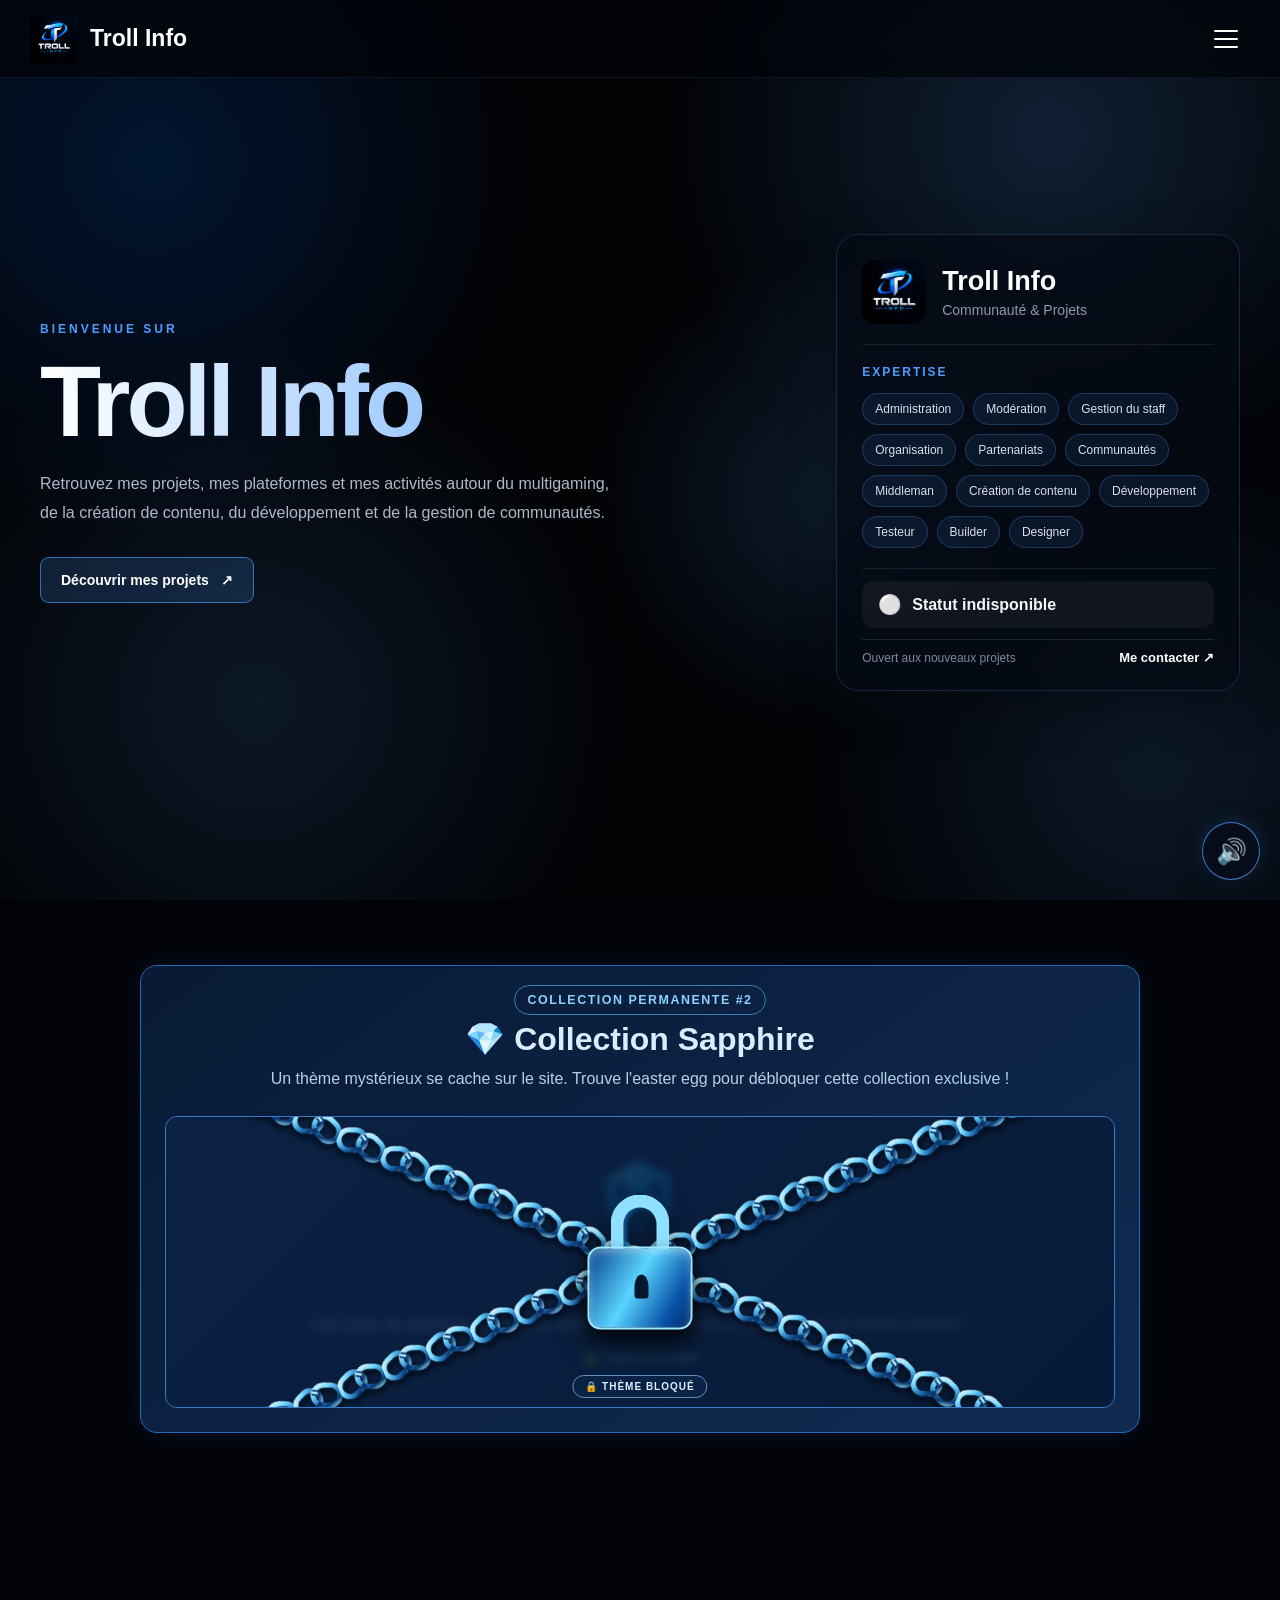
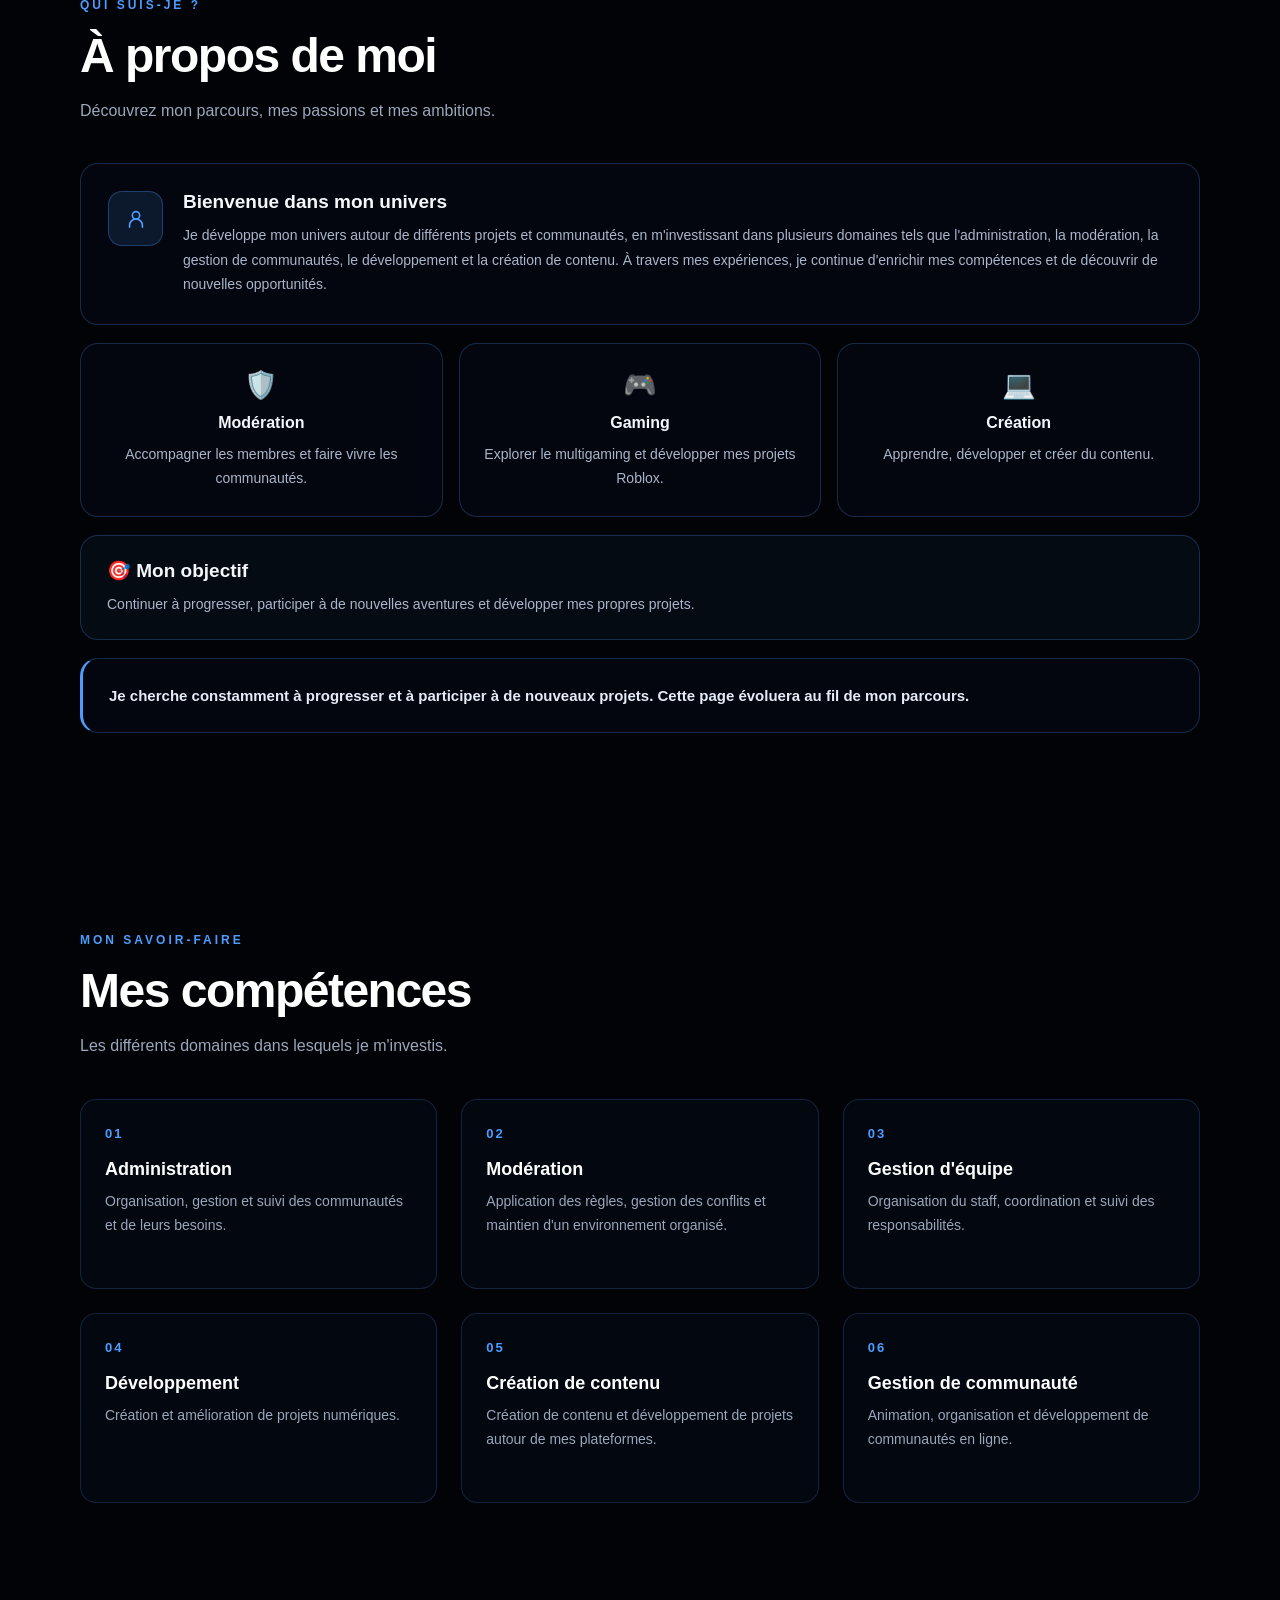
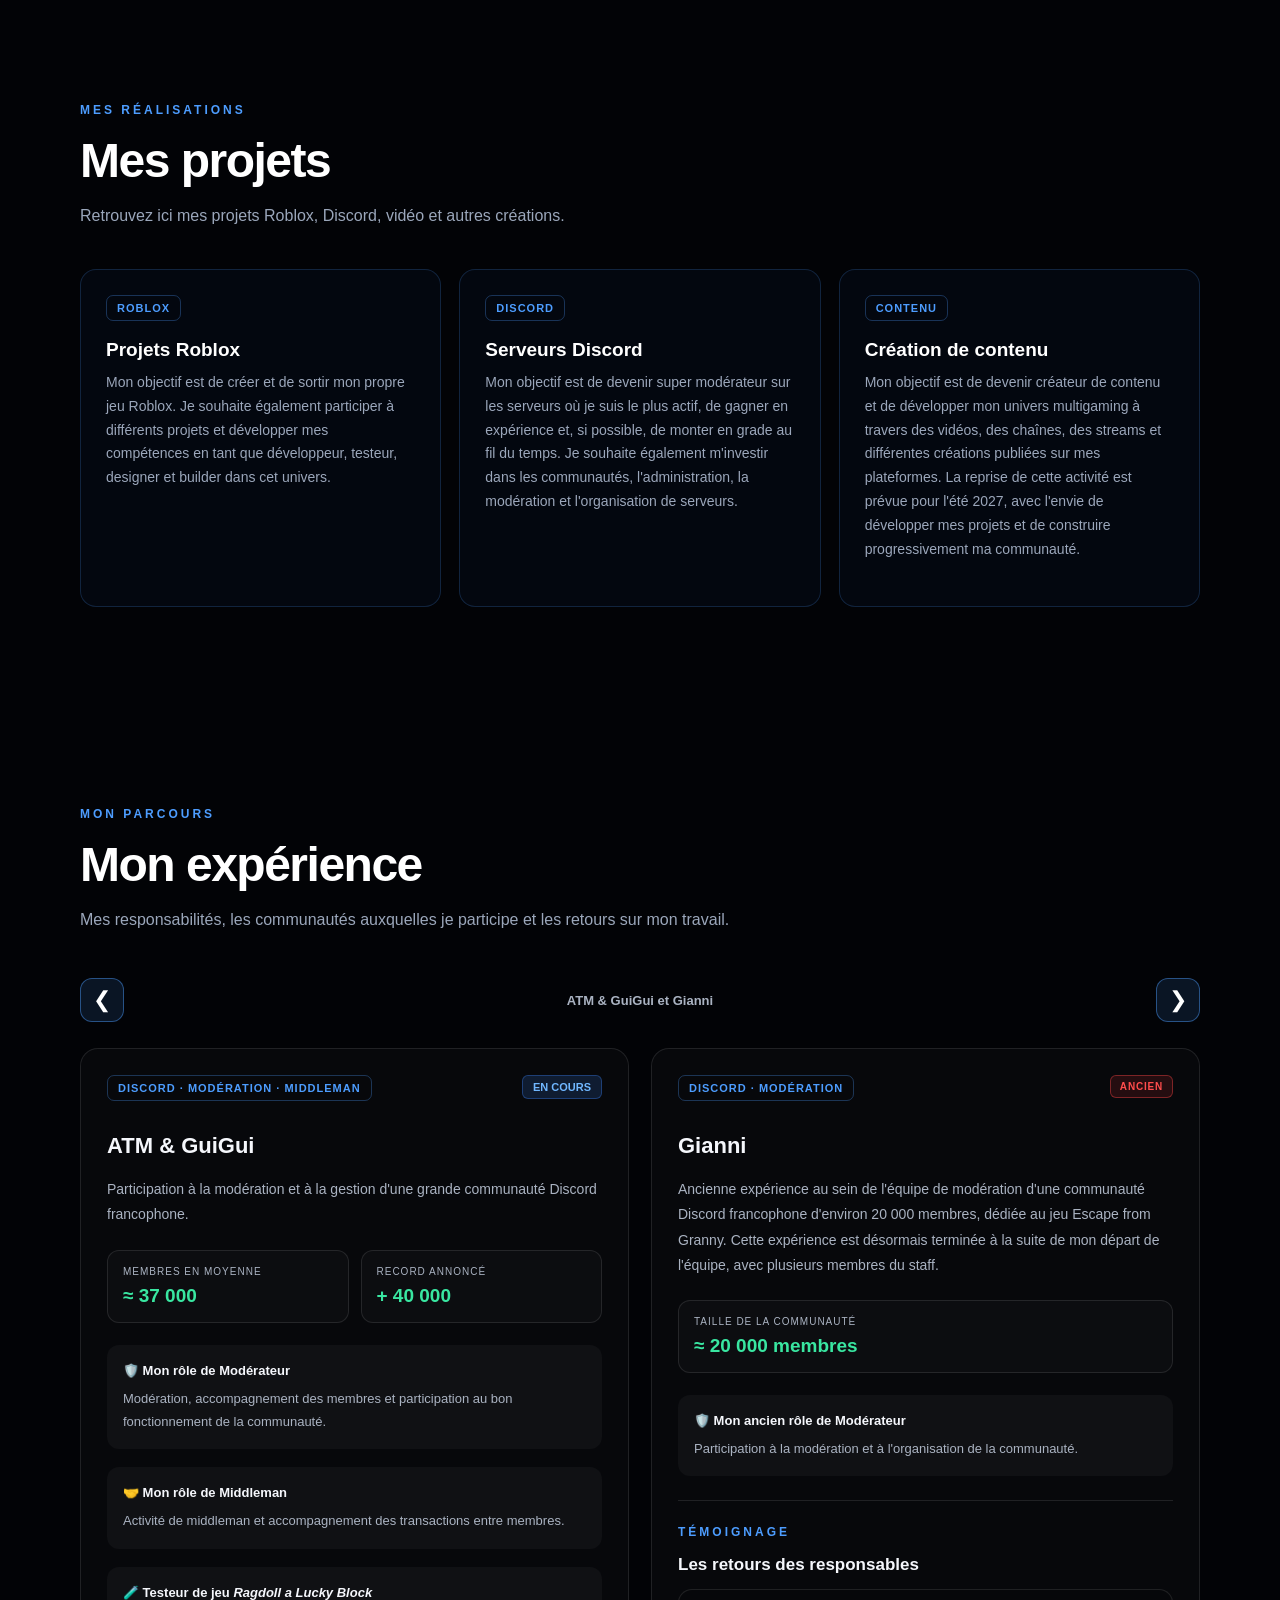
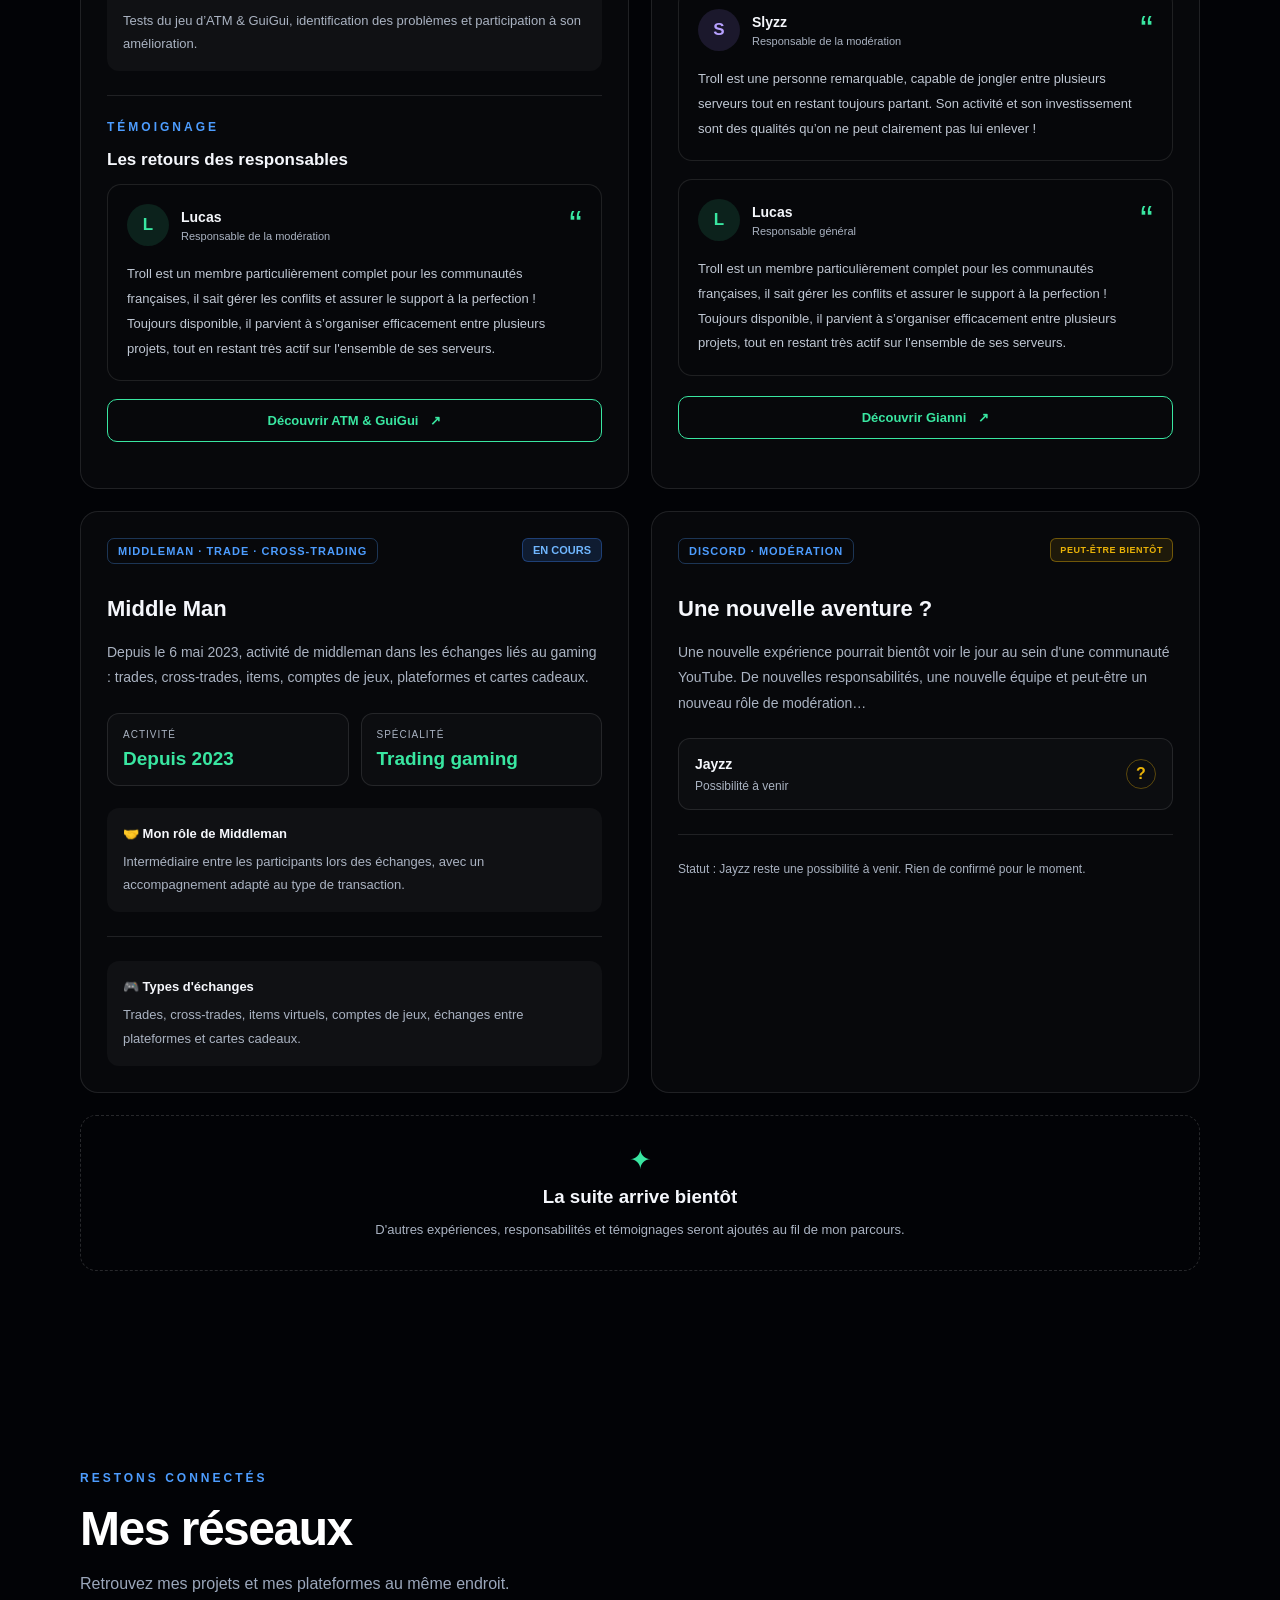
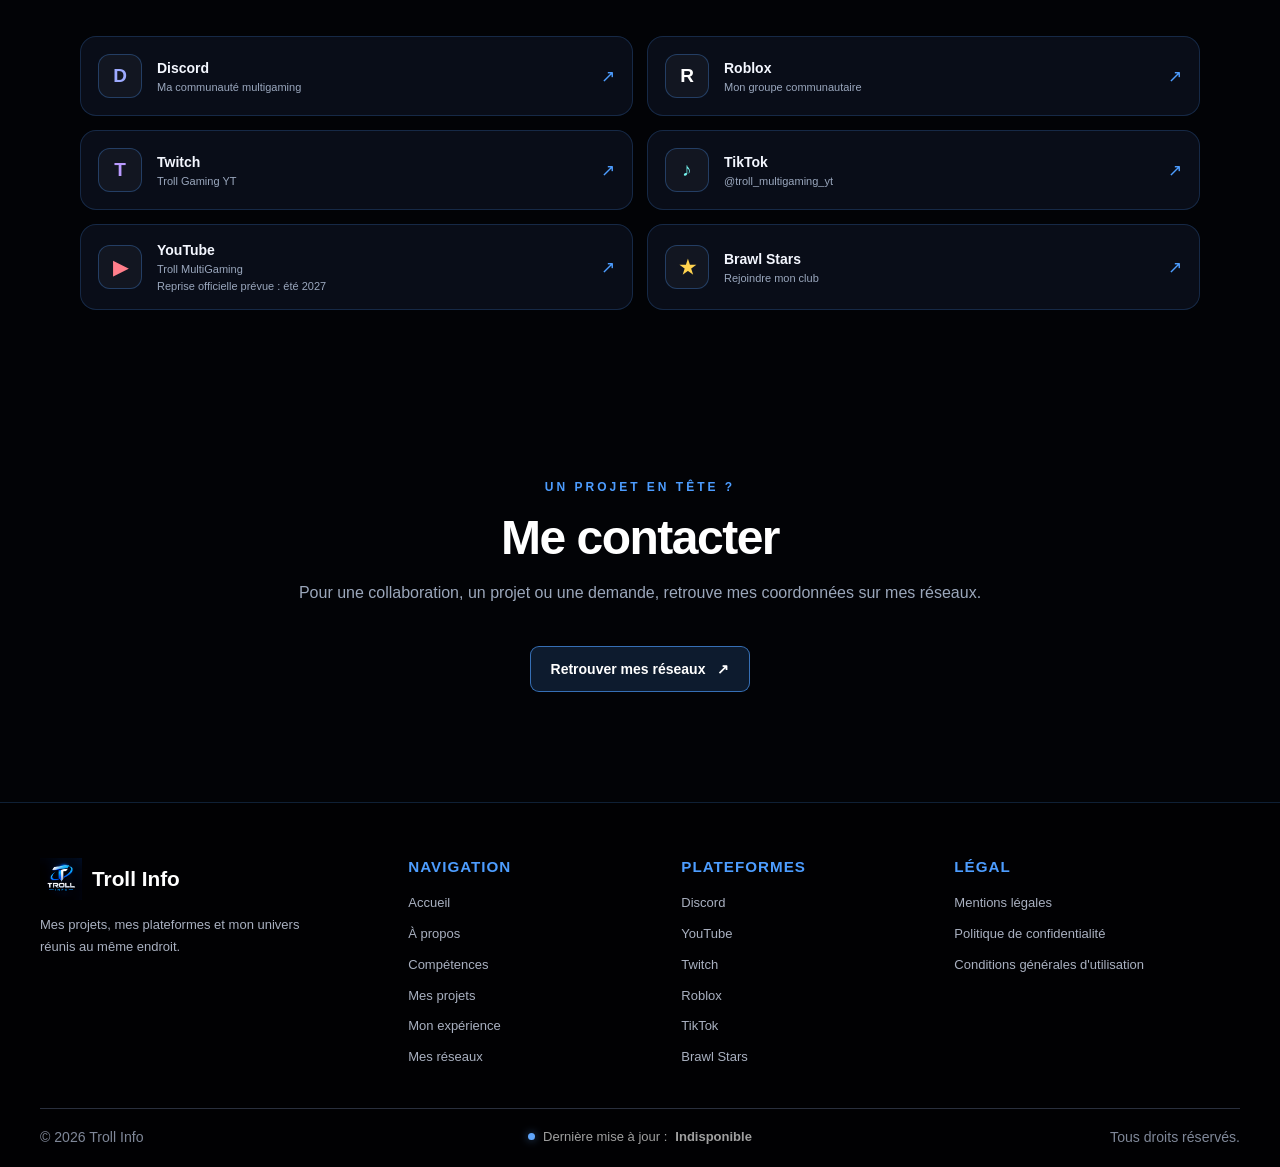
==== commit 88972178: "Add files via upload" ====
--- a/index.html
+++ b/index.html
@@ -949,71 +949,128 @@
         </section>
 
     </main>
-    
-
-<!-- PIED DE PAGE -->
-<footer class="footer">
-    <div class="footer-content">
-
-        <!-- LOGO -->
-        <div class="footer-brand">
-            <a href="#accueil" class="footer-logo">
-                <img src="logo.png" alt="Logo Troll Info">
-                <span>Troll Info</span>
-            </a>
-
-            <p>
-                Mes projets, mes plateformes et mon univers
-                <br>
-                réunis au même endroit.
+
+
+    <!-- PIED DE PAGE -->
+    <footer class="footer">
+        <div class="footer-content">
+
+            <!-- LOGO -->
+            <div class="footer-brand">
+                <a href="#accueil" class="footer-logo">
+                    <img src="logo.png" alt="Logo Troll Info">
+                    <span>Troll Info</span>
+                </a>
+
+                <p>
+                    Mes projets, mes plateformes et mon univers
+                    <br>
+                    réunis au même endroit.
+                </p>
+            </div>
+
+            <!-- NAVIGATION -->
+            <div class="footer-column">
+                <h3>NAVIGATION</h3>
+                <a href="#accueil">Accueil</a>
+                <a href="#apropos">À propos</a>
+                <a href="#competences">Compétences</a>
+                <a href="#projets">Mes projets</a>
+                <a href="#experience">Mon expérience</a>
+                <a href="#reseaux">Mes réseaux</a>
+            </div>
+
+            <!-- PLATEFORMES -->
+            <div class="footer-column">
+                <h3>PLATEFORMES</h3>
+                <a href="https://discord.gg/zWqJgQaBWk" target="_blank" rel="noopener noreferrer">Discord</a>
+                <a href="https://www.youtube.com/@Troll_MultiGaming" target="_blank"
+                    rel="noopener noreferrer">YouTube</a>
+                <a href="https://www.twitch.tv/troll_gamingyt" target="_blank" rel="noopener noreferrer">Twitch</a>
+                <a href="https://www.roblox.com/share/g/698338488" target="_blank" rel="noopener noreferrer">Roblox</a>
+                <a href="https://www.tiktok.com/@troll_multigaming_yt" target="_blank"
+                    rel="noopener noreferrer">TikTok</a>
+                <a href="https://link.brawlstars.com/invite/band/fr?tag=880GG9PYR&amp;token=448xt3t7" target="_blank"
+                    rel="noopener noreferrer">Brawl Stars</a>
+            </div>
+
+            <!-- LÉGAL -->
+            <div class="footer-column">
+                <h3>LÉGAL</h3>
+                <a href="mentions-legales.html">Mentions légales</a>
+                <a href="confidentialite.html">Politique de confidentialité</a>
+                <a href="cgu.html">Conditions générales d'utilisation</a>
+            </div>
+
+        </div>
+
+        <!-- BAS DU PIED DE PAGE -->
+        <div class="footer-bottom">
+            <span>© 2026 Troll Info</span>
+
+            <div class="footer-update">
+                <span class="footer-update-dot"></span>
+                <span>Dernière mise à jour :</span>
+                <time id="last-site-update">Chargement...</time>
+            </div>
+
+            <span>Tous droits réservés.</span>
+        </div>
+    </footer>
+
+
+    <!-- =========================================
+     TROLL INFO V6 — LECTEUR MUSICAL FLOTTANT
+========================================= -->
+    <div class="music-player" id="music-player">
+        <section class="music-panel" id="music-panel" aria-label="Lecteur musical" hidden>
+            <div class="music-panel-header">
+                <div>
+                    <p class="music-eyebrow">TROLL INFO</p>
+                    <h2>🎵 Lecteur musical</h2>
+                </div>
+                <button class="music-close" id="music-close" type="button" aria-label="Fermer le lecteur">×</button>
+            </div>
+
+            <label class="music-field">
+                <span>Style musical</span>
+                <select id="music-category">
+                    <option value="phonk">🔥 Phonk</option>
+                    <option value="chill">🌙 Chill</option>
+                    <option value="cyberpunk">🌆 Cyberpunk</option>
+                </select>
+            </label>
+
+            <label class="music-field">
+                <span>Musique</span>
+                <select id="music-track"></select>
+            </label>
+
+            <p class="music-now-playing" id="music-now-playing" aria-live="polite">Choisis une musique pour commencer.
             </p>
-        </div>
-
-        <!-- NAVIGATION -->
-        <div class="footer-column">
-            <h3>NAVIGATION</h3>
-            <a href="#accueil">Accueil</a>
-            <a href="#apropos">À propos</a>
-            <a href="#competences">Compétences</a>
-            <a href="#projets">Mes projets</a>
-            <a href="#experience">Mon expérience</a>
-            <a href="#reseaux">Mes réseaux</a>
-        </div>
-
-        <!-- PLATEFORMES -->
-        <div class="footer-column">
-            <h3>PLATEFORMES</h3>
-            <a href="https://discord.gg/zWqJgQaBWk" target="_blank" rel="noopener noreferrer">Discord</a>
-            <a href="https://www.youtube.com/@Troll_MultiGaming" target="_blank" rel="noopener noreferrer">YouTube</a>
-            <a href="https://www.twitch.tv/troll_gamingyt" target="_blank" rel="noopener noreferrer">Twitch</a>
-            <a href="https://www.roblox.com/share/g/698338488" target="_blank" rel="noopener noreferrer">Roblox</a>
-            <a href="https://www.tiktok.com/@troll_multigaming_yt" target="_blank" rel="noopener noreferrer">TikTok</a>
-            <a href="https://link.brawlstars.com/invite/band/fr?tag=880GG9PYR&amp;token=448xt3t7" target="_blank" rel="noopener noreferrer">Brawl Stars</a>
-        </div>
-
-        <!-- LÉGAL -->
-        <div class="footer-column">
-            <h3>LÉGAL</h3>
-            <a href="mentions-legales.html">Mentions légales</a>
-            <a href="confidentialite.html">Politique de confidentialité</a>
-            <a href="cgu.html">Conditions générales d'utilisation</a>
-        </div>
-
+
+            <div class="music-controls">
+                <button id="music-play" class="music-action music-play" type="button">▶ Lecture</button>
+                <button id="music-next" class="music-action" type="button" aria-label="Musique suivante">⏭
+                    Suivante</button>
+            </div>
+            <button id="music-loop" class="music-action music-loop-button" type="button" aria-pressed="false">🔁 Boucle
+                : désactivée</button>
+
+            <label class="music-volume">
+                <span>🔉 Volume <strong id="music-volume-value">50 %</strong></span>
+                <input id="music-volume" type="range" min="0" max="100" value="50">
+            </label>
+
+            <p class="music-note">La musique démarre uniquement lorsque tu appuies sur Lecture.</p>
+            <audio id="music-audio" preload="none"></audio>
+        </section>
+
+        <button class="music-floating-button" id="music-toggle" type="button" aria-label="Ouvrir le lecteur musical"
+            aria-expanded="false" aria-controls="music-panel">
+            🔊
+        </button>
     </div>
-
-    <!-- BAS DU PIED DE PAGE -->
-    <div class="footer-bottom">
-        <span>© 2026 Troll Info</span>
-
-        <div class="footer-update">
-            <span class="footer-update-dot"></span>
-            <span>Dernière mise à jour :</span>
-            <time id="last-site-update">Chargement...</time>
-        </div>
-
-        <span>Tous droits réservés.</span>
-    </div>
-</footer>
 
 
     <!-- =========================================
@@ -1164,13 +1221,15 @@
         })();
 
 
+
         /* =========================================
-           4. HALLOWEEN
+           4. HALLOWEEN — RÉCOMPENSE ARCHIVÉE
         ========================================= */
         (() => {
             const button = document.getElementById("claim-halloween");
             const status = document.getElementById("halloween-status");
-
+            const cardSection = document.getElementById("themes-speciaux");
+            const menuLink = document.getElementById("halloween-menu-link");
             const specialToggle = document.getElementById("special-themes-toggle");
             const specialSubmenu = document.getElementById("special-themes-submenu");
 
@@ -1201,13 +1260,18 @@
 
             if (!button || !status) return;
 
-            let unlocked = read(unlockKey);
+            // Halloween est définitivement fermé aux nouvelles réclamations.
+            // Les anciens propriétaires conservent leur récompense.
+            const unlocked = read(unlockKey);
             let active = unlocked && read(themeKey);
 
-            if (!unlocked) save(themeKey, false);
-
-            // Si Sapphire est actif, Halloween ne peut pas
-            // être actif en même temps.
+            if (cardSection) cardSection.hidden = !unlocked;
+            if (menuLink) menuLink.hidden = !unlocked;
+
+            if (!unlocked) {
+                save(themeKey, false);
+            }
+
             if (read("troll-info-sapphire-active")) {
                 active = false;
                 save(themeKey, false);
@@ -1220,9 +1284,11 @@
                 );
 
                 if (!unlocked) {
-                    button.textContent = "🎁 Réclamer ma récompense";
-                    status.textContent = "🔒 Thème verrouillé";
+                    button.hidden = true;
+                    status.textContent =
+                        "🎃 Édition terminée — récompense indisponible";
                 } else {
+                    button.hidden = false;
                     button.textContent = active
                         ? "☀️ Désactiver le thème Halloween"
                         : "🎃 Activer le thème Halloween";
@@ -1234,13 +1300,9 @@
             }
 
             button.addEventListener("click", () => {
-                if (!unlocked) {
-                    unlocked = true;
-                    active = false;
-                    save(unlockKey, true);
-                } else {
-                    active = !active;
-                }
+                if (!unlocked) return;
+
+                active = !active;
 
                 if (active) {
                     window.dispatchEvent(
@@ -1260,6 +1322,7 @@
 
             updateButton();
         })();
+
 
 
         /* =========================================
@@ -1730,12 +1793,6 @@
             ========================================= */
 
             // RÉINITIALISATION TEMPORAIRE SAPPHIRE
-            // À retirer après les tests !
-            localStorage.removeItem("troll-info-sapphire-unlocked");
-            localStorage.removeItem("troll-info-sapphire-active");
-
-            unlocked = false;
-            active = false;
 
             if (active && get("halloweenThemeActive")) {
                 active = false;
@@ -1748,6 +1805,199 @@
         })();
 
     </script>
+
+    <!-- TROLL INFO V6 — LOGIQUE DU LECTEUR MUSICAL -->
+    <script>
+        (() => {
+            const panel = document.getElementById("music-panel");
+            const toggle = document.getElementById("music-toggle");
+            const close = document.getElementById("music-close");
+            const categorySelect = document.getElementById("music-category");
+            const trackSelect = document.getElementById("music-track");
+            const playButton = document.getElementById("music-play");
+            const nextButton = document.getElementById("music-next");
+            const loopButton = document.getElementById("music-loop");
+            const volumeSlider = document.getElementById("music-volume");
+            const volumeValue = document.getElementById("music-volume-value");
+            const nowPlaying = document.getElementById("music-now-playing");
+            const audio = document.getElementById("music-audio");
+
+            if (!panel || !toggle || !close || !categorySelect || !trackSelect ||
+                !playButton || !nextButton || !loopButton || !volumeSlider || !volumeValue || !nowPlaying || !audio) return;
+
+            // Les trois musiques sont rangées dans le dossier "musiques".
+            // La musique de Noël reste volontairement hors du lecteur pour une future mise à jour.
+            const musicLibrary = {
+                phonk: [
+                    {title: "Phonk", src: "musiques/phonk.mp3"}
+                ],
+                chill: [
+                    {title: "Chill", src: "musiques/chill.mp3"}
+                ],
+                cyberpunk: [
+                    {title: "Cyberpunk", src: "musiques/cyberpunk.mp3"}
+                ]
+            };
+
+            const STORAGE = {
+                category: "troll-info-music-category",
+                track: "troll-info-music-track",
+                volume: "troll-info-music-volume",
+                loop: "troll-info-music-loop"
+            };
+
+            const readSaved = (key, fallback) => {
+                try {
+                    const value = localStorage.getItem(key);
+                    return value === null ? fallback : value;
+                } catch {
+                    return fallback;
+                }
+            };
+
+            const save = (key, value) => {
+                try {localStorage.setItem(key, String(value));} catch { }
+            };
+
+            let currentTrackIndex = 0;
+
+            function getTracks() {
+                return musicLibrary[categorySelect.value] || [];
+            }
+
+            function updatePlayButton() {
+                playButton.textContent = audio.paused ? "▶ Lecture" : "⏸ Pause";
+            }
+
+            function loadTrack(index, shouldSave = true) {
+                const tracks = getTracks();
+                if (!tracks.length) return;
+
+                currentTrackIndex = (index + tracks.length) % tracks.length;
+                const track = tracks[currentTrackIndex];
+                audio.pause();
+                audio.src = track.src;
+                audio.load();
+                trackSelect.value = String(currentTrackIndex);
+                nowPlaying.textContent = "Sélection : " + track.title;
+                updatePlayButton();
+
+                if (shouldSave) save(STORAGE.track, currentTrackIndex);
+            }
+
+            function fillTrackList(preferredIndex = 0) {
+                const tracks = getTracks();
+                trackSelect.replaceChildren();
+
+                tracks.forEach((track, index) => {
+                    const option = document.createElement("option");
+                    option.value = String(index);
+                    option.textContent = track.title;
+                    trackSelect.appendChild(option);
+                });
+
+                if (tracks.length) {
+                    const index = Math.min(Math.max(Number(preferredIndex) || 0, 0), tracks.length - 1);
+                    loadTrack(index);
+                } else {
+                    nowPlaying.textContent = "Aucune musique dans cette catégorie.";
+                }
+            }
+
+            function openPanel() {
+                panel.hidden = false;
+                toggle.setAttribute("aria-expanded", "true");
+                toggle.setAttribute("aria-label", "Fermer le lecteur musical");
+            }
+
+            function closePanel() {
+                panel.hidden = true;
+                toggle.setAttribute("aria-expanded", "false");
+                toggle.setAttribute("aria-label", "Ouvrir le lecteur musical");
+                toggle.focus();
+            }
+
+            toggle.addEventListener("click", () => {
+                if (panel.hidden) openPanel();
+                else closePanel();
+            });
+            close.addEventListener("click", closePanel);
+
+            const savedCategory = readSaved(STORAGE.category, "phonk");
+            categorySelect.value = musicLibrary[savedCategory] ? savedCategory : "phonk";
+            fillTrackList(readSaved(STORAGE.track, "0"));
+            save(STORAGE.category, categorySelect.value);
+
+            const savedLoop = readSaved(STORAGE.loop, "false") === "true";
+            audio.loop = savedLoop;
+
+            function updateLoopButton() {
+                loopButton.textContent = audio.loop ? "🔁 Boucle : activée" : "🔁 Boucle : désactivée";
+                loopButton.classList.toggle("is-active", audio.loop);
+                loopButton.setAttribute("aria-pressed", String(audio.loop));
+            }
+
+            updateLoopButton();
+
+            loopButton.addEventListener("click", () => {
+                audio.loop = !audio.loop;
+                save(STORAGE.loop, audio.loop);
+                updateLoopButton();
+            });
+
+            const savedVolume = Number(readSaved(STORAGE.volume, "50"));
+            const initialVolume = Number.isFinite(savedVolume) ? Math.min(100, Math.max(0, savedVolume)) : 50;
+            volumeSlider.value = String(initialVolume);
+            audio.volume = initialVolume / 100;
+            volumeValue.textContent = initialVolume + " %";
+
+            categorySelect.addEventListener("change", () => {
+                save(STORAGE.category, categorySelect.value);
+                fillTrackList(0);
+            });
+
+            trackSelect.addEventListener("change", () => {
+                loadTrack(Number(trackSelect.value));
+            });
+
+            playButton.addEventListener("click", async () => {
+                if (!audio.src) return;
+                if (audio.paused) {
+                    try {
+                        await audio.play();
+                        nowPlaying.textContent = "Lecture : " + getTracks()[currentTrackIndex].title;
+                    } catch {
+                        nowPlaying.textContent = "Fichier audio introuvable ou lecture impossible. Vérifie le dossier musiques.";
+                    }
+                } else {
+                    audio.pause();
+                }
+                updatePlayButton();
+            });
+
+            nextButton.addEventListener("click", () => {
+                loadTrack(currentTrackIndex + 1);
+            });
+
+            audio.addEventListener("ended", () => loadTrack(currentTrackIndex + 1));
+            audio.addEventListener("play", updatePlayButton);
+            audio.addEventListener("pause", updatePlayButton);
+
+            volumeSlider.addEventListener("input", () => {
+                const volume = Number(volumeSlider.value);
+                audio.volume = volume / 100;
+                volumeValue.textContent = volume + " %";
+                save(STORAGE.volume, volume);
+            });
+
+            document.addEventListener("keydown", event => {
+                if (event.key === "Escape" && !panel.hidden) closePanel();
+            });
+
+            console.info("🎵 Lecteur musical Troll Info V6 prêt.");
+        })();
+    </script>
+
 </body>
 
 </html>
--- a/troll info.css
+++ b/troll info.css
@@ -5622,4 +5622,233 @@
 
 .footer-bottom>span:last-child {
     text-align: right;
-}+}
+
+/* =========================================
+   TROLL INFO V6 — LECTEUR MUSICAL FLOTTANT
+========================================= */
+.music-player,
+.music-player * {
+    box-sizing: border-box;
+}
+
+.music-player {
+    --music-accent: var(--theme-accent, #4d9dff);
+    position: fixed;
+    right: 20px;
+    bottom: 20px;
+    z-index: 150;
+    font-family: Arial, Helvetica, sans-serif;
+}
+
+.music-floating-button {
+    width: 58px;
+    height: 58px;
+    display: grid;
+    place-items: center;
+    border: 1px solid rgba(var(--theme-accent-rgb, 77, 157, 255), .75);
+    border-radius: 50%;
+    background: rgba(7, 13, 27, .96);
+    color: #fff;
+    font-size: 25px;
+    cursor: pointer;
+    box-shadow: 0 8px 28px rgba(0, 0, 0, .45), 0 0 20px rgba(var(--theme-accent-rgb, 77, 157, 255), .22);
+    transition: transform .2s ease, background .2s ease, box-shadow .2s ease;
+}
+
+.music-floating-button:hover {
+    transform: translateY(-3px);
+    background: rgba(15, 28, 52, .98);
+    box-shadow: 0 10px 32px rgba(0, 0, 0, .5), 0 0 25px rgba(var(--theme-accent-rgb, 77, 157, 255), .35);
+}
+
+.music-floating-button:focus-visible,
+.music-player button:focus-visible,
+.music-player select:focus-visible,
+.music-player input:focus-visible {
+    outline: 2px solid var(--music-accent);
+    outline-offset: 3px;
+}
+
+.music-panel[hidden] {
+    display: none !important;
+}
+
+.music-panel {
+    position: absolute;
+    right: 0;
+    bottom: 72px;
+    width: min(340px, calc(100vw - 32px));
+    padding: 19px;
+    border: 1px solid rgba(var(--theme-accent-rgb, 77, 157, 255), .42);
+    border-radius: 18px;
+    background: rgba(5, 10, 22, .98);
+    color: #f5f7fc;
+    box-shadow: 0 18px 55px rgba(0, 0, 0, .55);
+    backdrop-filter: blur(18px);
+}
+
+.music-panel-header {
+    display: flex;
+    align-items: flex-start;
+    justify-content: space-between;
+    gap: 12px;
+    margin-bottom: 17px;
+}
+
+.music-eyebrow {
+    margin: 0 0 5px;
+    color: var(--music-accent);
+    font-size: 10px;
+    font-weight: 800;
+    letter-spacing: 2px;
+}
+
+.music-panel-header h2 {
+    margin: 0;
+    color: #fff;
+    font-size: 19px;
+}
+
+.music-close {
+    width: 32px;
+    height: 32px;
+    border: 1px solid rgba(255, 255, 255, .12);
+    border-radius: 9px;
+    background: rgba(255, 255, 255, .06);
+    color: #fff;
+    font-size: 23px;
+    line-height: 1;
+    cursor: pointer;
+}
+
+.music-field {
+    display: grid;
+    gap: 7px;
+    margin: 13px 0;
+    color: #b9c4d6;
+    font-size: 12px;
+    font-weight: 700;
+}
+
+.music-field select {
+    width: 100%;
+    min-width: 0;
+    padding: 11px 12px;
+    border: 1px solid rgba(var(--theme-accent-rgb, 77, 157, 255), .3);
+    border-radius: 10px;
+    background: #0b1425;
+    color: #fff;
+    font-size: 14px;
+}
+
+.music-field option {
+    background: #0b1425;
+    color: #fff;
+}
+
+.music-now-playing {
+    min-height: 36px;
+    margin: 13px 0;
+    color: #aebbd0;
+    font-size: 12px;
+    line-height: 1.5;
+    overflow-wrap: anywhere;
+}
+
+.music-controls {
+    display: grid;
+    grid-template-columns: 1fr 1fr;
+    gap: 9px;
+}
+
+.music-action {
+    min-height: 42px;
+    padding: 10px;
+    border: 1px solid rgba(var(--theme-accent-rgb, 77, 157, 255), .45);
+    border-radius: 10px;
+    background: rgba(var(--theme-accent-rgb, 77, 157, 255), .1);
+    color: #fff;
+    font-size: 13px;
+    font-weight: 700;
+    cursor: pointer;
+}
+
+.music-action:hover {
+    background: rgba(var(--theme-accent-rgb, 77, 157, 255), .22);
+}
+
+.music-action.music-play {
+    background: var(--music-accent);
+    color: #06101f;
+}
+
+.music-volume {
+    display: grid;
+    gap: 9px;
+    margin-top: 18px;
+    color: #c5cede;
+    font-size: 12px;
+}
+
+.music-volume span {
+    display: flex;
+    justify-content: space-between;
+    gap: 12px;
+}
+
+.music-volume strong {
+    color: #fff;
+    font-variant-numeric: tabular-nums;
+}
+
+.music-volume input {
+    width: 100%;
+    accent-color: var(--music-accent);
+    cursor: pointer;
+}
+
+.music-note {
+    margin: 13px 0 0;
+    color: #77849a;
+    font-size: 10px;
+    line-height: 1.5;
+}
+
+@media (max-width: 480px) {
+    .music-player {
+        right: 14px;
+        bottom: 14px;
+    }
+
+    .music-floating-button {
+        width: 54px;
+        height: 54px;
+    }
+
+    .music-panel {
+        width: min(330px, calc(100vw - 28px));
+        padding: 16px;
+        bottom: 66px;
+    }
+}
+
+@media (prefers-reduced-motion: reduce) {
+    .music-floating-button {
+        transition: none;
+    }
+}
+
+
+/* Bouton de lecture en boucle du lecteur musical */
+.music-loop-button {
+    width: 100%;
+    margin-top: 9px;
+    transition: background .2s ease, border-color .2s ease, color .2s ease;
+}
+
+.music-loop-button.is-active {
+    border-color: var(--music-accent);
+    background: rgba(var(--theme-accent-rgb, 77, 157, 255), .24);
+    color: var(--music-accent);
+}
